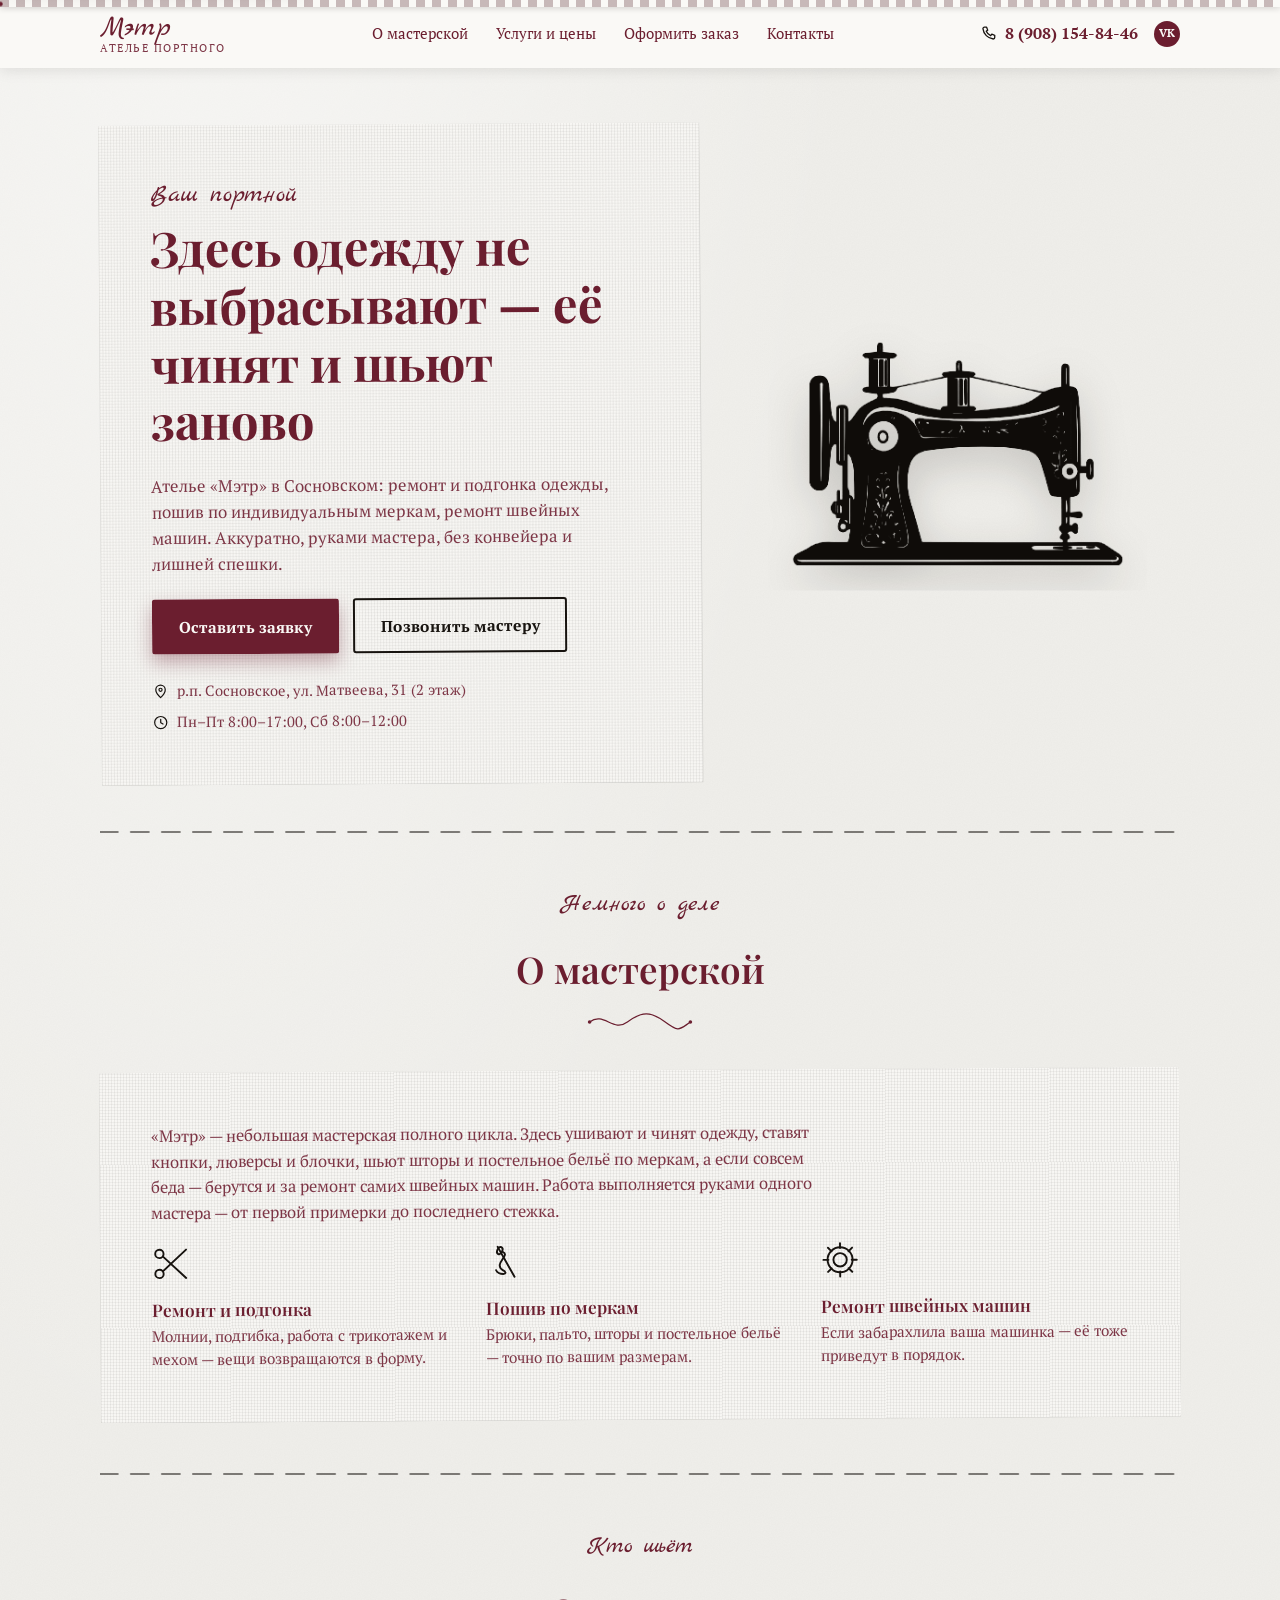
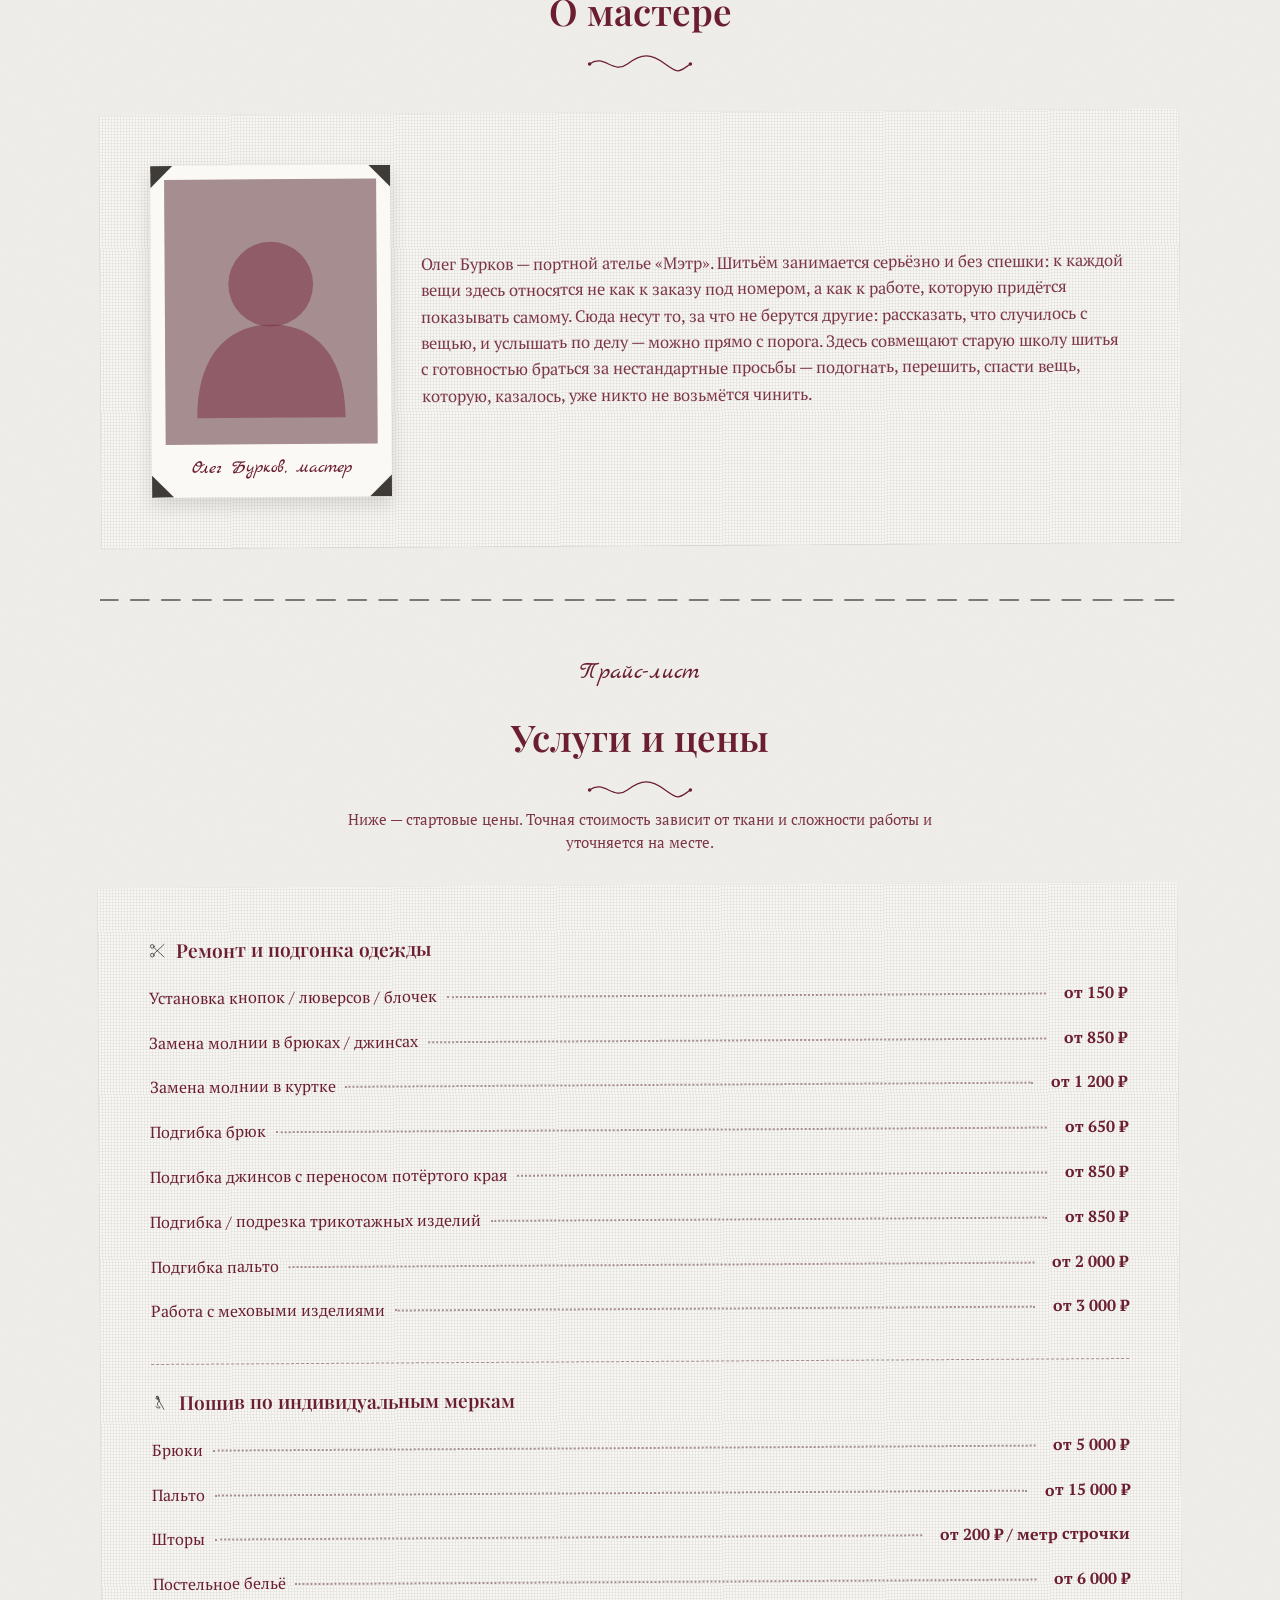
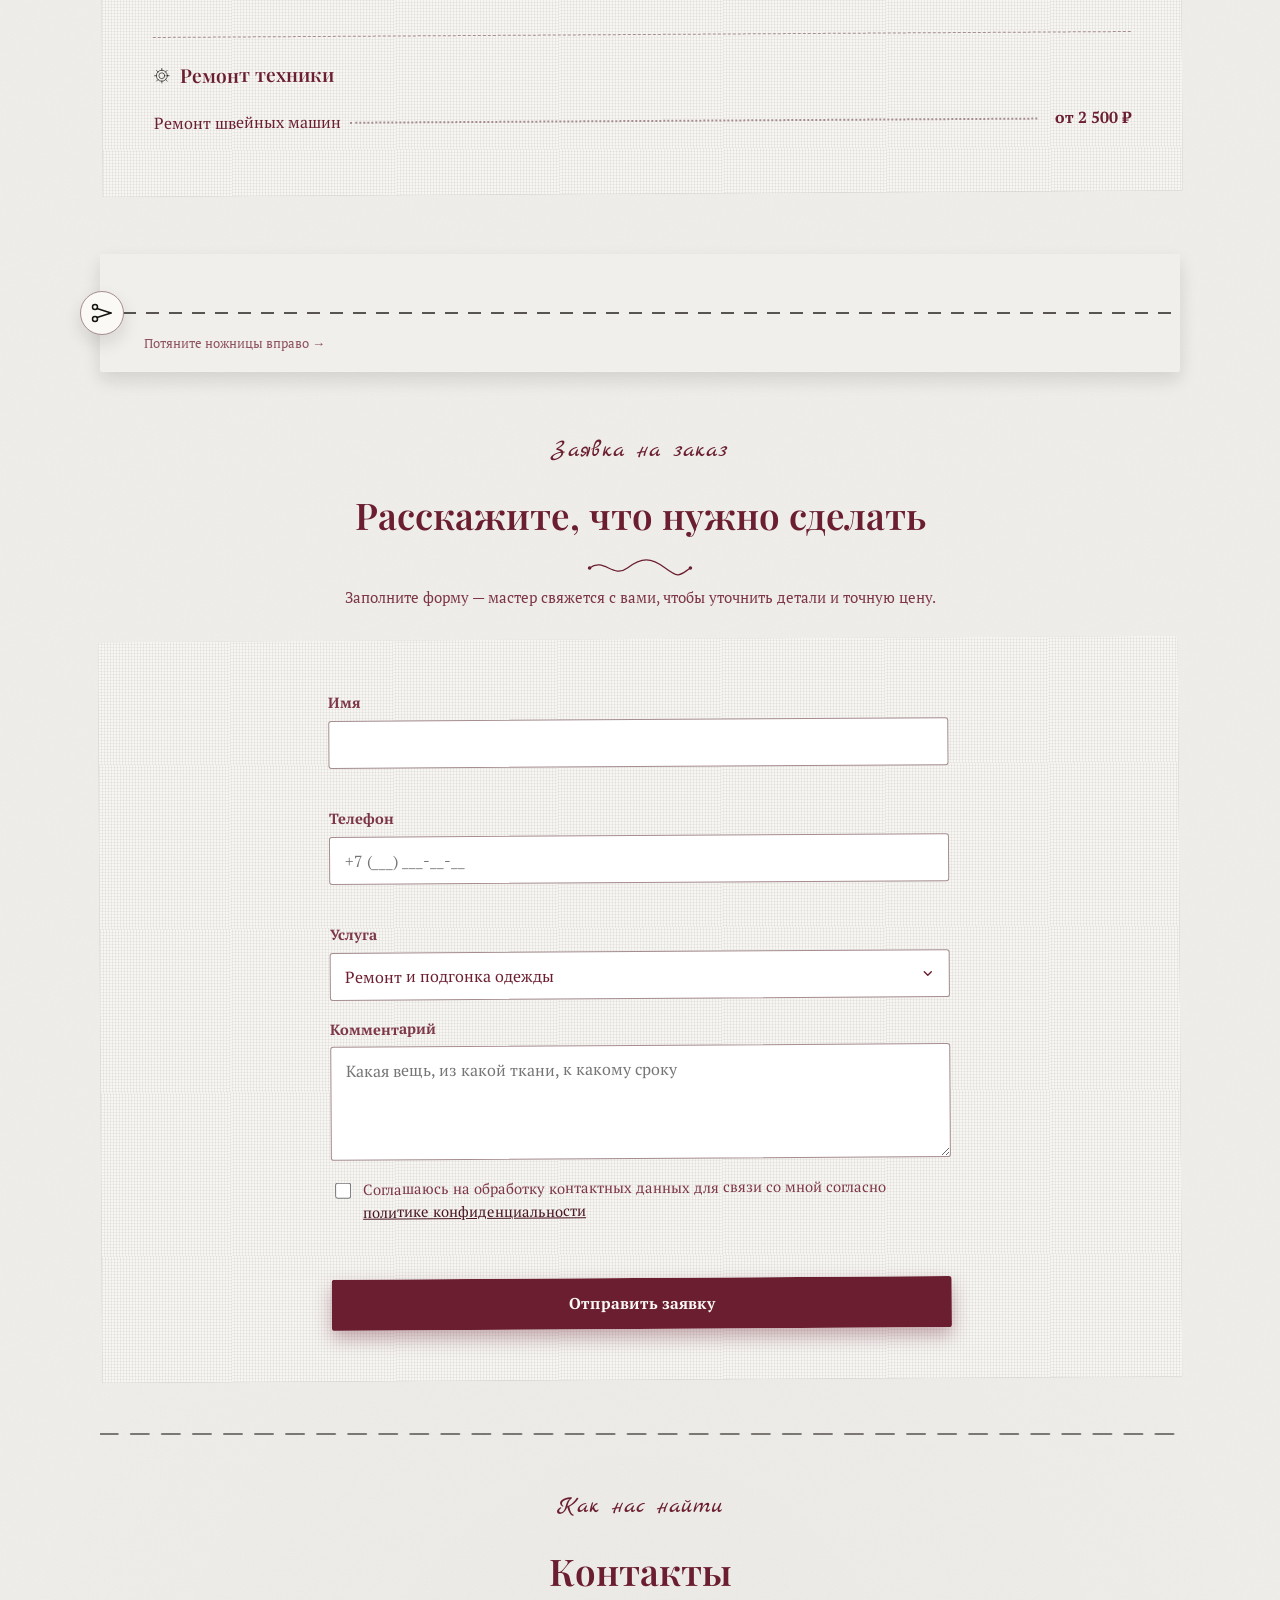
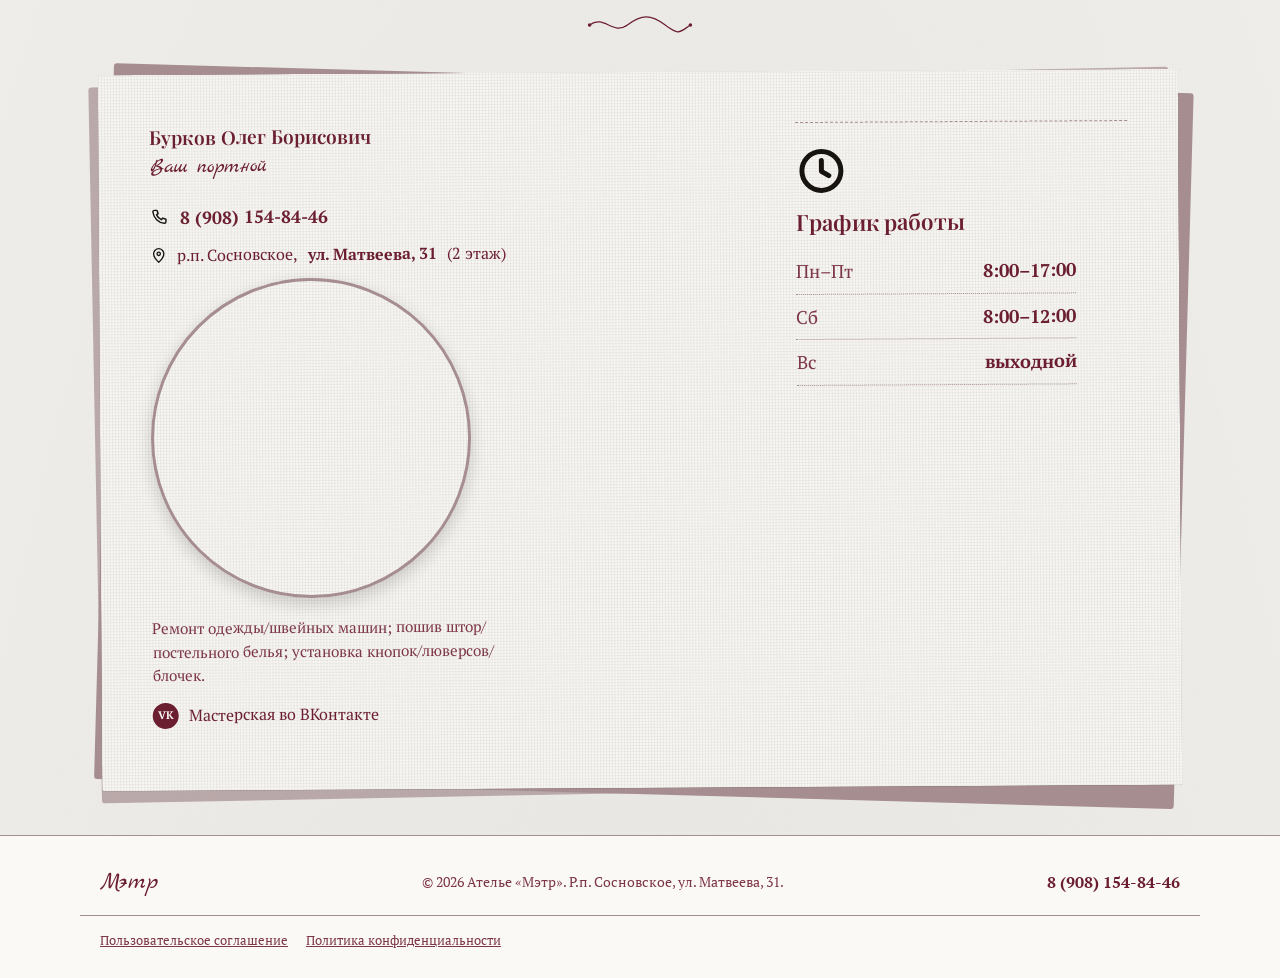
==== index.html @ 7227d14d "Add map in contact" ====
<!DOCTYPE html>
<html lang="ru">
<head>
<meta charset="UTF-8">
<meta name="viewport" content="width=device-width, initial-scale=1.0">
<title>Мэтр — ателье портного в Сосновском | ремонт и пошив одежды</title>
<meta name="description" content="Ателье «Мэтр»: ремонт и подгонка одежды, пошив по индивидуальным меркам, ремонт швейных машин. Р.п. Сосновское, ул. Матвеева, 31.">
<meta name="robots" content="index, follow">

<link rel="canonical" href="https://publicsd.github.io/Atelier-Metr/">

<meta property="og:type" content="business.business">
<meta property="og:locale" content="ru_RU">
<meta property="og:title" content="Мэтр — ателье портного в Сосновском">
<meta property="og:description" content="Ремонт и подгонка одежды, пошив по индивидуальным меркам, ремонт швейных машин. Р.п. Сосновское, ул. Матвеева, 31.">
<meta property="og:url" content="https://publicsd.github.io/Atelier-Metr/">
<meta property="og:image" content="https://publicsd.github.io/Atelier-Metr/images/sewing-machine.png">

<script type="application/ld+json">
{
  "@context": "https://schema.org",
  "@type": "LocalBusiness",
  "name": "Ателье «Мэтр»",
  "image": "https://publicsd.github.io/Atelier-Metr/images/sewing-machine.png",
  "url": "https://publicsd.github.io/Atelier-Metr/",
  "telephone": "+7-908-154-84-46",
  "priceRange": "от 150 ₽",
  "address": {
    "@type": "PostalAddress",
    "streetAddress": "ул. Матвеева, 31",
    "addressLocality": "р.п. Сосновское",
    "addressRegion": "Нижегородская область",
    "addressCountry": "RU"
  },
  "openingHoursSpecification": [
    {
      "@type": "OpeningHoursSpecification",
      "dayOfWeek": ["Monday", "Tuesday", "Wednesday", "Thursday", "Friday"],
      "opens": "08:00",
      "closes": "17:00"
    },
    {
      "@type": "OpeningHoursSpecification",
      "dayOfWeek": ["Saturday"],
      "opens": "08:00",
      "closes": "12:00"
    }
  ],
  "sameAs": ["https://vk.ru/burkovs_atelier"]
}
</script>

<link rel="icon" href="data:image/svg+xml,%3Csvg xmlns='http://www.w3.org/2000/svg' viewBox='0 0 48 48'%3E%3Crect width='48' height='48' rx='8' fill='%23f0efeb'/%3E%3Ccircle cx='16' cy='16' r='6' fill='none' stroke='%236b1e2f' stroke-width='3'/%3E%3Ccircle cx='16' cy='34' r='6' fill='none' stroke='%236b1e2f' stroke-width='3'/%3E%3Cline x1='21' y1='19' x2='40' y2='38' stroke='%236b1e2f' stroke-width='3' stroke-linecap='round'/%3E%3Cline x1='21' y1='31' x2='40' y2='12' stroke='%236b1e2f' stroke-width='3' stroke-linecap='round'/%3E%3C/svg%3E">

<link rel="preconnect" href="https://fonts.googleapis.com">
<link rel="preconnect" href="https://fonts.gstatic.com" crossorigin>
<link href="https://fonts.googleapis.com/css2?family=Playfair+Display:ital,wght@0,500;0,600;0,700;1,500;1,600&family=PT+Serif:ital,wght@0,400;0,700;1,400&family=Marck+Script&display=swap" rel="stylesheet">

<link rel="stylesheet" href="css/style.css">
</head>
<body>

<div class="stitch-progress" aria-hidden="true" data-stitch-progress>
  <div class="stitch-progress-track"></div>
  <div class="stitch-progress-fill" data-stitch-fill></div>
  <div class="stitch-progress-needle" data-stitch-needle>
    <svg viewBox="0 0 20 20"><circle cx="10" cy="10" r="3.4"/></svg>
  </div>
</div>

<svg class="thread-cursor" aria-hidden="true" data-thread-cursor>
  <path data-thread-path></path>
  <circle r="3" data-thread-needle></circle>
</svg>

<a class="skip-link" href="#main">Перейти к основному содержанию</a>

<!-- ==================== ШАПКА ==================== -->
<header class="site-header" data-header>
  <div class="container header-inner">
    <a href="#top" class="brand">
      <span class="brand-script">Мэтр</span>
      <span class="brand-caption">ателье портного</span>
    </a>

    <nav class="nav" id="primary-nav" data-nav>
      <ul>
        <li><a href="#about">О мастерской</a></li>
        <li><a href="#prices">Услуги и цены</a></li>
        <li><a href="#order">Оформить заказ</a></li>
        <li><a href="#contacts">Контакты</a></li>
      </ul>
    </nav>

    <div class="header-actions">
      <a class="phone-link" href="tel:+79081548446">
        <svg class="icon" viewBox="0 0 24 24" aria-hidden="true"><path d="M6 3h3l1.5 4-2 1.6a12.5 12.5 0 0 0 6 6l1.6-2 4 1.5v3a2 2 0 0 1-2 2A16 16 0 0 1 4 5a2 2 0 0 1 2-2Z"/></svg>
        <span>8 (908) 154-84-46</span>
      </a>
      <a class="vk-link" href="https://vk.ru/burkovs_atelier" target="_blank" rel="noopener" aria-label="Мастерская ВКонтакте">
        <span class="vk-badge" aria-hidden="true">VK</span>
      </a>
      <button class="nav-toggle" type="button" data-nav-toggle aria-expanded="false" aria-controls="primary-nav">
        <span></span><span></span><span></span>
        <span class="sr-only">Открыть меню</span>
      </button>
    </div>
  </div>
</header>

<main id="main">

  <!-- ==================== ГЕРОЙ ==================== -->
  <section class="hero" id="top">
    <div class="container hero-grid">

      <div class="paper-card hero-card reveal">
        <p class="eyebrow">Ваш портной</p>
        <h1>Здесь одежду не выбрасывают — её чинят и шьют заново</h1>
        <p class="lead">
          Ателье «Мэтр» в Сосновском: ремонт и подгонка одежды, пошив по
          индивидуальным меркам, ремонт швейных машин. Аккуратно,
          руками мастера, без конвейера и лишней спешки.
        </p>

        <div class="hero-actions">
          <a href="#order" class="btn btn-primary">Оставить заявку</a>
          <a href="tel:+79081548446" class="btn btn-ghost btn-call" data-call-btn>
            <span class="btn-call-face btn-call-label">Позвонить мастеру</span>
            <span class="btn-call-face btn-call-number">8 (908) 154-84-46</span>
          </a>
        </div>

        <ul class="hero-meta">
          <li>
            <svg class="icon" viewBox="0 0 24 24" aria-hidden="true"><path d="M12 21s-7-6.3-7-11.6A7 7 0 0 1 19 9.4C19 14.7 12 21 12 21Z"/><circle cx="12" cy="9.4" r="2.3"/></svg>
            р.п. Сосновское, ул. Матвеева, 31 (2 этаж)
          </li>
          <li>
            <svg class="icon" viewBox="0 0 24 24" aria-hidden="true"><circle cx="12" cy="12" r="9"/><path d="M12 7.2v5l3.4 2"/></svg>
            Пн–Пт 8:00–17:00, Сб 8:00–12:00
          </li>
        </ul>
      </div>

      <div class="hero-figure reveal" aria-hidden="true">
        <img src="images/sewing-machine.png" alt="" class="hero-machine" width="389" height="274" loading="eager">
      </div>

    </div>
  </section>

  <div class="stitch-divider" aria-hidden="true">
    <svg viewBox="0 0 800 24" preserveAspectRatio="none"><line x1="0" y1="12" x2="800" y2="12"/></svg>
  </div>

  <!-- ==================== О МАСТЕРСКОЙ ==================== -->
  <section class="section" id="about">
    <div class="container">
      <div class="section-head reveal">
        <p class="eyebrow eyebrow-script">Немного о деле</p>
        <h2>О мастерской</h2>
        <svg class="flourish" viewBox="0 0 120 20" aria-hidden="true">
          <path d="M4 10 C20 -2, 30 22, 46 10 S72 -2, 88 10 S104 18, 116 10"/>
          <circle cx="4" cy="10" r="2"/><circle cx="116" cy="10" r="2"/>
        </svg>
      </div>

      <div class="paper-card about-card reveal">
        <p>
          «Мэтр» — небольшая мастерская полного цикла. Здесь ушивают и чинят одежду,
          ставят кнопки, люверсы и блочки, шьют шторы и постельное бельё по меркам,
          а если совсем беда — берутся и за ремонт самих швейных машин.
          Работа выполняется руками одного мастера — от первой примерки до последнего стежка.
        </p>

        <div class="feature-grid">
          <div class="feature">
            <svg class="icon icon-lg" viewBox="0 0 48 48" aria-hidden="true"><circle cx="10" cy="12" r="5"/><circle cx="10" cy="36" r="5"/><line x1="14" y1="15" x2="42" y2="41"/><line x1="14" y1="33" x2="42" y2="7"/></svg>
            <h3>Ремонт и подгонка</h3>
            <p>Молнии, подгибка, работа с трикотажем и мехом — вещи возвращаются в форму.</p>
          </div>
          <div class="feature">
            <svg class="icon icon-lg" viewBox="0 0 48 48" aria-hidden="true"><line x1="14" y1="6" x2="34" y2="42"/><ellipse cx="16.5" cy="10.5" rx="3" ry="4.5" transform="rotate(25 16.5 10.5)"/><path d="M20 12 C30 16, 8 26, 20 34 C30 40, 14 40, 12 34"/></svg>
            <h3>Пошив по меркам</h3>
            <p>Брюки, пальто, шторы и постельное бельё — точно по вашим размерам.</p>
          </div>
          <div class="feature">
            <svg class="icon icon-lg" viewBox="0 0 48 48" aria-hidden="true"><circle cx="24" cy="24" r="8"/><circle cx="24" cy="24" r="15"/><line x1="24" y1="4" x2="24" y2="10"/><line x1="24" y1="38" x2="24" y2="44"/><line x1="4" y1="24" x2="10" y2="24"/><line x1="38" y1="24" x2="44" y2="24"/><line x1="9.5" y1="9.5" x2="13.8" y2="13.8"/><line x1="34.2" y1="34.2" x2="38.5" y2="38.5"/><line x1="9.5" y1="38.5" x2="13.8" y2="34.2"/><line x1="34.2" y1="13.8" x2="38.5" y2="9.5"/></svg>
            <h3>Ремонт швейных машин</h3>
            <p>Если забарахлила ваша машинка — её тоже приведут в порядок.</p>
          </div>
        </div>
      </div>
    </div>
  </section>

  <div class="stitch-divider" aria-hidden="true">
    <svg viewBox="0 0 800 24" preserveAspectRatio="none"><line x1="0" y1="12" x2="800" y2="12"/></svg>
  </div>

  <!-- ==================== О МАСТЕРЕ ==================== -->
  <section class="section" id="master">
    <div class="container">
      <div class="section-head reveal">
        <p class="eyebrow eyebrow-script">Кто шьёт</p>
        <h2>О мастере</h2>
        <svg class="flourish" viewBox="0 0 120 20" aria-hidden="true">
          <path d="M4 10 C20 -2, 30 22, 46 10 S72 -2, 88 10 S104 18, 116 10"/>
          <circle cx="4" cy="10" r="2"/><circle cx="116" cy="10" r="2"/>
        </svg>
      </div>

      <div class="paper-card master-card reveal">
        <div class="master-layout">
          <figure class="master-photo-mount">
            <div class="master-photo-frame">
              <!-- ЗАМЕНИТЬ: сюда — реальную фотографию мастера (img вместо svg-заглушки) -->
              <svg class="master-photo-placeholder" viewBox="0 0 200 240" aria-hidden="true">
                <rect width="200" height="240"/>
                <circle cx="100" cy="94" r="40"/>
                <path d="M30 220 C30 160 60 132 100 132 C140 132 170 160 170 220 Z"/>
              </svg>
            </div>
            <span class="master-corner master-corner-tl" aria-hidden="true"></span>
            <span class="master-corner master-corner-tr" aria-hidden="true"></span>
            <span class="master-corner master-corner-bl" aria-hidden="true"></span>
            <span class="master-corner master-corner-br" aria-hidden="true"></span>
            <figcaption class="master-caption">Олег Бурков, мастер</figcaption>
          </figure>

          <p class="master-bio">
            Олег Бурков — портной ателье «Мэтр». Шитьём занимается серьёзно и без спешки: к
            каждой вещи здесь относятся не как к заказу под номером, а как к работе, которую
            придётся показывать самому. Сюда несут то, за что не берутся другие: рассказать,
            что случилось с вещью, и услышать по делу — можно прямо с порога. Здесь совмещают
            старую школу шитья с готовностью браться за нестандартные просьбы — подогнать,
            перешить, спасти вещь, которую, казалось, уже никто не возьмётся чинить.
          </p>
        </div>
      </div>
    </div>
  </section>

  <div class="stitch-divider" aria-hidden="true">
    <svg viewBox="0 0 800 24" preserveAspectRatio="none"><line x1="0" y1="12" x2="800" y2="12"/></svg>
  </div>

  <!-- ==================== ЦЕНЫ ==================== -->
  <section class="section" id="prices">
    <div class="container">
      <div class="section-head reveal">
        <p class="eyebrow eyebrow-script">Прайс-лист</p>
        <h2>Услуги и цены</h2>
        <svg class="flourish" viewBox="0 0 120 20" aria-hidden="true">
          <path d="M4 10 C20 -2, 30 22, 46 10 S72 -2, 88 10 S104 18, 116 10"/>
          <circle cx="4" cy="10" r="2"/><circle cx="116" cy="10" r="2"/>
        </svg>
        <p class="section-note">Ниже — стартовые цены. Точная стоимость зависит от ткани и сложности работы и уточняется на месте.</p>
      </div>

      <div class="paper-card price-card reveal">
        <div class="price-group">
          <div class="price-group-title">
            <svg class="icon" viewBox="0 0 48 48" aria-hidden="true"><circle cx="10" cy="12" r="5"/><circle cx="10" cy="36" r="5"/><line x1="14" y1="15" x2="42" y2="41"/><line x1="14" y1="33" x2="42" y2="7"/></svg>
            <h3>Ремонт и подгонка одежды</h3>
          </div>
          <ul class="price-list">
            <li><span class="price-name">Установка кнопок / люверсов / блочек</span><span class="price-value">от 150 ₽</span></li>
            <li><span class="price-name">Замена молнии в брюках / джинсах</span><span class="price-value">от 850 ₽</span></li>
            <li><span class="price-name">Замена молнии в куртке</span><span class="price-value">от 1 200 ₽</span></li>
            <li><span class="price-name">Подгибка брюк</span><span class="price-value">от 650 ₽</span></li>
            <li><span class="price-name">Подгибка джинсов с переносом потёртого края</span><span class="price-value">от 850 ₽</span></li>
            <li><span class="price-name">Подгибка / подрезка трикотажных изделий</span><span class="price-value">от 850 ₽</span></li>
            <li><span class="price-name">Подгибка пальто</span><span class="price-value">от 2 000 ₽</span></li>
            <li><span class="price-name">Работа с меховыми изделиями</span><span class="price-value">от 3 000 ₽</span></li>
          </ul>
        </div>

        <div class="price-group">
          <div class="price-group-title">
            <svg class="icon" viewBox="0 0 48 48" aria-hidden="true"><line x1="14" y1="6" x2="34" y2="42"/><ellipse cx="16.5" cy="10.5" rx="3" ry="4.5" transform="rotate(25 16.5 10.5)"/><path d="M20 12 C30 16, 8 26, 20 34 C30 40, 14 40, 12 34"/></svg>
            <h3>Пошив по индивидуальным меркам</h3>
          </div>
          <ul class="price-list">
            <li><span class="price-name">Брюки</span><span class="price-value">от 5 000 ₽</span></li>
            <li><span class="price-name">Пальто</span><span class="price-value">от 15 000 ₽</span></li>
            <li><span class="price-name">Шторы</span><span class="price-value">от 200 ₽ / метр строчки</span></li>
            <li><span class="price-name">Постельное бельё</span><span class="price-value">от 6 000 ₽</span></li>
          </ul>
        </div>

        <div class="price-group">
          <div class="price-group-title">
            <svg class="icon" viewBox="0 0 48 48" aria-hidden="true"><circle cx="24" cy="24" r="8"/><circle cx="24" cy="24" r="15"/><line x1="24" y1="4" x2="24" y2="10"/><line x1="24" y1="38" x2="24" y2="44"/><line x1="4" y1="24" x2="10" y2="24"/><line x1="38" y1="24" x2="44" y2="24"/><line x1="9.5" y1="9.5" x2="13.8" y2="13.8"/><line x1="34.2" y1="34.2" x2="38.5" y2="38.5"/><line x1="9.5" y1="38.5" x2="13.8" y2="34.2"/><line x1="34.2" y1="13.8" x2="38.5" y2="9.5"/></svg>
            <h3>Ремонт техники</h3>
          </div>
          <ul class="price-list">
            <li><span class="price-name">Ремонт швейных машин</span><span class="price-value">от 2 500 ₽</span></li>
          </ul>
        </div>
      </div>
    </div>
  </section>

  <div class="seam-cut" data-seam-cut>
    <div class="seam-cut-track container" data-seam-track>
      <div class="seam-reveal" data-seam-reveal>
        <p>Не уверены, какая услуга нужна? <strong>Бесплатно проконсультируем по телефону</strong> и подскажем стоимость.</p>
      </div>

      <div class="seam-flap" data-seam-flap aria-hidden="true"></div>
      <div class="seam-scrap" data-seam-scrap aria-hidden="true"></div>

      <span class="seam-hint" data-seam-hint aria-hidden="true">Потяните ножницы вправо →</span>

      <button type="button" class="seam-scissors" data-seam-handle aria-label="Разрезать шов и открыть предложение о бесплатной консультации">
        <svg viewBox="0 0 48 48" aria-hidden="true">
          <g data-blade-a><circle cx="10" cy="12" r="5"/><line x1="14" y1="15" x2="42" y2="24"/></g>
          <g data-blade-b><circle cx="10" cy="36" r="5"/><line x1="14" y1="33" x2="42" y2="24"/></g>
        </svg>
      </button>
    </div>
  </div>

  <!-- ==================== ФОРМА ЗАКАЗА ==================== -->
  <section class="section" id="order">
    <div class="container">
      <div class="section-head reveal">
        <p class="eyebrow eyebrow-script">Заявка на заказ</p>
        <h2>Расскажите, что нужно сделать</h2>
        <svg class="flourish" viewBox="0 0 120 20" aria-hidden="true">
          <path d="M4 10 C20 -2, 30 22, 46 10 S72 -2, 88 10 S104 18, 116 10"/>
          <circle cx="4" cy="10" r="2"/><circle cx="116" cy="10" r="2"/>
        </svg>
        <p class="section-note">Заполните форму — мастер свяжется с вами, чтобы уточнить детали и точную цену.</p>
      </div>

      <div class="paper-card order-card reveal">

        <form id="order-form" class="order-form" novalidate>
          <div class="form-row">
            <label for="of-name">Имя</label>
            <input type="text" id="of-name" name="name" autocomplete="name" required>
            <span class="form-error" data-error-for="of-name"></span>
          </div>

          <div class="form-row">
            <label for="of-phone">Телефон</label>
            <input type="tel" id="of-phone" name="phone" autocomplete="tel" placeholder="+7 (___) ___-__-__" required>
            <span class="form-error" data-error-for="of-phone"></span>
          </div>

          <div class="form-row">
            <label for="of-service">Услуга</label>
            <select id="of-service" name="service">
              <option value="Ремонт и подгонка одежды">Ремонт и подгонка одежды</option>
              <option value="Пошив по индивидуальным меркам">Пошив по индивидуальным меркам</option>
              <option value="Ремонт швейной машины">Ремонт швейной машины</option>
              <option value="Другое">Другое / не уверен(а)</option>
            </select>
          </div>

          <div class="form-row">
            <label for="of-message">Комментарий</label>
            <textarea id="of-message" name="message" rows="4" placeholder="Какая вещь, из какой ткани, к какому сроку"></textarea>
          </div>

          <label class="form-consent">
            <input type="checkbox" id="of-consent" name="consent" required>
            <span>Соглашаюсь на обработку контактных данных для связи со мной согласно <a href="documents/politika-konfidencialnosti.pdf" target="_blank" rel="noopener">политике конфиденциальности</a></span>
          </label>
          <span class="form-error" data-error-for="of-consent"></span>

          <button type="submit" class="btn btn-primary btn-submit">
            <span class="btn-label">Отправить заявку</span>
          </button>
        </form>

        <div class="order-confirm" data-order-confirm hidden>
          <svg class="stamp" viewBox="0 0 160 160" aria-hidden="true">
            <g>
              <circle cx="80" cy="80" r="66" />
              <circle cx="80" cy="80" r="54" />
              <text x="80" y="62" text-anchor="middle">ЗАКАЗ</text>
              <text x="80" y="92" text-anchor="middle">ПРИНЯТ</text>
              <path id="stamp-underline" d="M40 102 C60 110, 100 110, 120 102" />
            </g>
          </svg>
          <p class="order-confirm-text">Заявка принята! Мастер свяжется с вами в ближайшее рабочее время.</p>
          <p class="order-confirm-note">Если это срочно — звоните: <a href="tel:+79081548446">8 (908) 154-84-46</a></p>
        </div>

      </div>
    </div>
  </section>

  <div class="stitch-divider" aria-hidden="true">
    <svg viewBox="0 0 800 24" preserveAspectRatio="none"><line x1="0" y1="12" x2="800" y2="12"/></svg>
  </div>

  <!-- ==================== КОНТАКТЫ ==================== -->
  <section class="section" id="contacts">
    <div class="container">
      <div class="section-head reveal">
        <p class="eyebrow eyebrow-script">Как нас найти</p>
        <h2>Контакты</h2>
        <svg class="flourish" viewBox="0 0 120 20" aria-hidden="true">
          <path d="M4 10 C20 -2, 30 22, 46 10 S72 -2, 88 10 S104 18, 116 10"/>
          <circle cx="4" cy="10" r="2"/><circle cx="116" cy="10" r="2"/>
        </svg>
      </div>

      <div class="card-stack-wrap">
        <div class="card-stack-layer card-stack-layer-1" aria-hidden="true"></div>
        <div class="card-stack-layer card-stack-layer-2" aria-hidden="true"></div>
        <div class="paper-card contact-card reveal">
        <div class="contact-grid">
          <div class="contact-main">
            <h3 class="contact-name">Бурков Олег Борисович</h3>
            <p class="contact-caption">Ваш портной</p>

            <a class="contact-line contact-phone" href="tel:+79081548446">
              <svg class="icon" viewBox="0 0 24 24" aria-hidden="true"><path d="M6 3h3l1.5 4-2 1.6a12.5 12.5 0 0 0 6 6l1.6-2 4 1.5v3a2 2 0 0 1-2 2A16 16 0 0 1 4 5a2 2 0 0 1 2-2Z"/></svg>
              8 (908) 154-84-46
            </a>

            <p class="contact-line">
              <svg class="icon" viewBox="0 0 24 24" aria-hidden="true"><path d="M12 21s-7-6.3-7-11.6A7 7 0 0 1 19 9.4C19 14.7 12 21 12 21Z"/><circle cx="12" cy="9.4" r="2.3"/></svg>
              р.п. Сосновское, <strong>ул. Матвеева, 31</strong> (2 этаж)
            </p>

            <a class="contact-map-circle" href="https://yandex.ru/maps/?text=%D0%A0%D0%BE%D1%81%D1%81%D0%B8%D1%8F%2C%20%D1%80.%D0%BF.%20%D0%A1%D0%BE%D1%81%D0%BD%D0%BE%D0%B2%D1%81%D0%BA%D0%BE%D0%B5%2C%20%D1%83%D0%BB.%20%D0%9C%D0%B0%D1%82%D0%B2%D0%B5%D0%B5%D0%B2%D0%B0%2C%2031" target="_blank" rel="noopener" aria-label="Открыть адрес ателье на Яндекс Картах">
              <iframe src="https://yandex.ru/map-widget/v1/?ll=43.161939%2C55.805356&amp;z=17&amp;l=map&amp;pt=43.161939,55.805356,pm2rdm" width="320" height="320" frameborder="0" loading="lazy" tabindex="-1" title="Ателье «Мэтр» на карте — р.п. Сосновское, ул. Матвеева, 31"></iframe>
            </a>

            <p class="contact-services">
              Ремонт одежды/швейных машин; пошив штор/постельного белья;
              установка кнопок/люверсов/блочек.
            </p>

            <a class="contact-line contact-vk" href="https://vk.ru/burkovs_atelier" target="_blank" rel="noopener">
              <span class="vk-badge" aria-hidden="true">VK</span>
              Мастерская во ВКонтакте
            </a>
          </div>

          <div class="contact-hours">
            <svg class="icon icon-lg" viewBox="0 0 24 24" aria-hidden="true"><circle cx="12" cy="12" r="9"/><path d="M12 7.2v5l3.4 2"/></svg>
            <h4>График работы</h4>
            <dl>
              <div><dt>Пн–Пт</dt><dd>8:00–17:00</dd></div>
              <div><dt>Сб</dt><dd>8:00–12:00</dd></div>
              <div><dt>Вс</dt><dd>выходной</dd></div>
            </dl>
          </div>
        </div>
        </div>
      </div>
    </div>
  </section>

</main>

<!-- ==================== ФУТЕР ==================== -->
<footer class="site-footer">
  <div class="container footer-inner">
    <span class="brand-script footer-brand">Мэтр</span>
    <p>© <span data-year>2026</span> Ателье «Мэтр». Р.п. Сосновское, ул. Матвеева, 31.</p>
    <a href="tel:+79081548446">8 (908) 154-84-46</a>
  </div>
  <div class="container footer-legal">
    <a href="documents/polzovatelskoe-soglashenie.pdf" target="_blank" rel="noopener">Пользовательское соглашение</a>
    <a href="documents/politika-konfidencialnosti.pdf" target="_blank" rel="noopener">Политика конфиденциальности</a>
  </div>
</footer>

<script src="js/script.js"></script>
</body>
</html>
---- css/style.css ----
/* =============================================================
   МЭТР — ателье портного. Стили.
   Палитра: тёплый почти-белый фон (#f0efeb), текст — бордовый/
   винный, декоративные детали (иконки, линии, курсор) — чёрные.
   ============================================================= */

:root{
  /* --- цвет --- */
  --bg:           #f0efeb;   /* фон страницы */
  --card:         #faf9f6;   /* блоки — чуть светлее/белее фона */
  --card-edge:    #a68d90;   /* границы, пунктир — приглушённый пыльно-винный тон */
  --input:        #ffffff;   /* поля ввода — самые светлые, читаются как "заполняемые" */
  --wine:         #6b1e2f;   /* основной текст и акцент — бордовый/винный */
  --wine-dark:    #4a1420;   /* hover/pressed у винных кнопок и ссылок */
  --wine-soft:    #7d3646;   /* второстепенный текст — тот же винный тон, чуть мягче */
  --ink:          #17130f;   /* "детали": иконки, линии-стежки, рамки, курсор — чёрный */

  /* --- типографика --- */
  --font-display: "Playfair Display", "PT Serif", Georgia, serif;
  --font-script:  "Marck Script", cursive;
  --font-body:    "PT Serif", Georgia, serif;

  /* --- layout --- */
  --container-w: 1120px;
  --radius: 3px;
  --shadow-paper: 0 20px 40px rgba(23,19,15,0.14), 0 3px 9px rgba(23,19,15,0.10);
  --shadow-paper-sm: 0 8px 18px rgba(23,19,15,0.12);
}

/* ================= reset & base ================= */
*, *::before, *::after{ box-sizing: border-box; }
html{
  scroll-behavior: smooth;
}
@media (prefers-reduced-motion: reduce){
  html{ scroll-behavior: auto; }
  *, *::before, *::after{
    animation-duration: 0.001ms !important;
    animation-iteration-count: 1 !important;
    transition-duration: 0.001ms !important;
    scroll-behavior: auto !important;
  }
}

body{
  margin: 0;
  font-family: var(--font-body);
  color: var(--wine);
  background-color: var(--bg);
  background-image:
    radial-gradient(ellipse 90% 60% at 15% -10%, rgba(255,255,255,0.6), transparent 60%),
    radial-gradient(ellipse 120% 90% at 50% 120%, rgba(23,19,15,0.04), transparent 60%),
    url("data:image/svg+xml,%3Csvg xmlns='http://www.w3.org/2000/svg' width='180' height='180'%3E%3Cfilter id='n'%3E%3CfeTurbulence type='fractalNoise' baseFrequency='0.85' numOctaves='2' stitchTiles='stitch'/%3E%3CfeColorMatrix type='matrix' values='0 0 0 0 0 0 0 0 0 0 0 0 0 0 0 0 0 0 0.02 0'/%3E%3C/filter%3E%3Crect width='100%25' height='100%25' filter='url(%23n)'/%3E%3C/svg%3E");
  line-height: 1.55;
  -webkit-font-smoothing: antialiased;
}

h1,h2,h3,h4{
  font-family: var(--font-display);
  font-weight: 600;
  color: var(--wine);
  margin: 0 0 0.5em;
  line-height: 1.18;
}
h1{ font-size: clamp(1.9rem, 4.2vw, 3.05rem); font-weight: 700; }
h2{ font-size: clamp(1.55rem, 3vw, 2.3rem); }
h3{ font-size: 1.2rem; }
p{ margin: 0 0 1em; }
a{ color: inherit; }
img{ max-width: 100%; display: block; }
ul{ margin:0; padding:0; list-style:none; }

.container{
  max-width: var(--container-w);
  margin: 0 auto;
  padding: 0 20px;
}

.icon{ width: 1.1em; height: 1.1em; flex: none; fill: none; stroke: currentColor; stroke-width: 1.8; stroke-linecap: round; stroke-linejoin: round; }
.icon-lg{ width: 40px; height: 40px; stroke-width: 2.3; color: var(--ink); }

.sr-only{
  position: absolute; width:1px; height:1px; padding:0; margin:-1px;
  overflow:hidden; clip:rect(0,0,0,0); white-space:nowrap; border:0;
}

.skip-link{
  position:absolute; left:10px; top:-60px;
  background: var(--card); color: var(--wine);
  padding: 10px 16px; border-radius: var(--radius);
  z-index: 200; transition: top .2s ease;
  box-shadow: var(--shadow-paper-sm);
}
.skip-link:focus{ top: 10px; }

:focus-visible{
  outline: 3px solid var(--ink);
  outline-offset: 2px;
  border-radius: 2px;
}

/* ================= "бумага" — базовый компонент ================= */
.paper-card{
  background-color: var(--card);
  background-image:
    repeating-linear-gradient(90deg, rgba(23,19,15,0.055) 0 1px, transparent 1px 3px),
    repeating-linear-gradient(0deg, rgba(23,19,15,0.045) 0 1px, transparent 1px 3px),
    url("data:image/svg+xml,%3Csvg xmlns='http://www.w3.org/2000/svg' width='140' height='140'%3E%3Cfilter id='p'%3E%3CfeTurbulence type='fractalNoise' baseFrequency='0.9' numOctaves='2'/%3E%3CfeColorMatrix type='matrix' values='0 0 0 0 0 0 0 0 0 0 0 0 0 0 0 0 0 0 0.025 0'/%3E%3C/filter%3E%3Crect width='100%25' height='100%25' filter='url(%23p)'/%3E%3C/svg%3E");
  border-radius: var(--radius);
  box-shadow: var(--shadow-paper);
  padding: clamp(26px, 4vw, 52px);
  position: relative;
  transform: rotate(-0.35deg);
}

/* эффект "стопки бумаг" — соседние слои ПЕРЕД карточкой в разметке, без
   z-index (см. комментарий ниже про ловушку с локальным stacking context). */
.card-stack-wrap{ position: relative; }
.card-stack-layer{
  position:absolute; inset:0;
  background: var(--card-edge);
  border-radius: var(--radius);
}
.card-stack-layer-1{ transform: rotate(1.6deg) translate(4px, 6px); }
.card-stack-layer-2{ transform: rotate(-1.1deg) translate(-5px, 5px); opacity:.7; }

/* ================= анимация появления при скролле — "разворачивание тканью" =================
   opacity:0 полностью прячет блок, пока не сработает JS; clip-path
   начинается НЕ со 100% — иначе Chromium считает пересечение с
   IntersectionObserver по уже обрезанной (нулевой) видимой области и
   никогда не засчитывает пересечение. Скрытое состояние работает только
   при активном JS (класс .js на <html>). Без JS весь контент виден сразу. */
.js .reveal{
  clip-path: inset(0 35% 0 0);
  opacity: 0;
  transition: clip-path .85s cubic-bezier(.22,.75,.25,1), opacity .5s ease;
}
.js .reveal.is-visible{
  clip-path: inset(0 0 0 0);
  opacity: 1;
}

/* ================= "стежок" — индикатор прогресса скролла =================
   Сделан заметнее по просьбе: толще, насыщенный винный, без приглушения. */
.stitch-progress{
  position: fixed; top:0; left:0; right:0; height:7px;
  z-index: 150; pointer-events: none;
  box-shadow: 0 1px 6px rgba(23,19,15,0.18);
}
.stitch-progress-track{
  position:absolute; inset:0;
  background: repeating-linear-gradient(90deg, var(--card-edge) 0 9px, transparent 9px 16px);
  opacity:.6;
}
.stitch-progress-fill{
  position:absolute; top:0; left:0; bottom:0; width:100%;
  clip-path: inset(0 calc(100% - (var(--scroll-progress, 0) * 100%)) 0 0);
  background: repeating-linear-gradient(90deg, var(--wine) 0 9px, transparent 9px 16px);
  will-change: clip-path;
}
.stitch-progress-needle{
  position:absolute; top:50%; left:-6.5px;
  width:13px; height:13px;
  transform: translateY(-50%) translateX(calc(var(--scroll-progress, 0) * 100vw));
  color: var(--wine);
  will-change: transform;
}
.stitch-progress-needle svg{ width:100%; height:100%; display:block; fill:currentColor; }
@media (prefers-reduced-motion: reduce){
  .stitch-progress{ display:none; }
}

/* ================= "нить" за курсором (только на устройствах с мышью) =================
   Родной курсор скрывается через .custom-cursor-active на <html> (только для
   мыши и без reduced-motion — иначе людям было бы совсем нечем целиться).
   Текстовые поля остаются с обычным курсором-"балкой" — иначе не видно, куда
   встанет текст при наборе. */
html.custom-cursor-active,
html.custom-cursor-active *{
  cursor: none !important;
}
html.custom-cursor-active input[type="text"],
html.custom-cursor-active input[type="tel"],
html.custom-cursor-active textarea{
  cursor: text !important;
}

.thread-cursor{
  position: fixed; inset:0; z-index: 300;
  pointer-events:none;
  width:100%; height:100%;
  display:none;
}
.thread-cursor.is-active{ display:block; }
.thread-cursor path{
  fill:none; stroke: var(--ink); stroke-width:1.5;
  stroke-linecap:round; stroke-dasharray: 5 7;
  opacity:.6;
}
.thread-cursor circle{
  r: 3;
  fill: var(--ink); opacity:.9;
  transition: r .18s cubic-bezier(.3,.8,.4,1);
}
.thread-cursor.is-hovering circle{ r: 7.5; }

/* ================= "прожектор" — динамический фокус на герое ================= */
.hero-card{ position: relative; overflow: hidden; }
.hero-card::after{
  content:"";
  position:absolute; inset:0;
  background: radial-gradient(circle 220px at var(--spot-x, 50%) var(--spot-y, 15%), rgba(255,255,255,0.65), transparent 70%);
  opacity:0; transition: opacity .3s ease;
  pointer-events:none;
}
.hero-card.spotlight-active::after{ opacity:1; }
@media (prefers-reduced-motion: reduce){
  .hero-card::after{ display:none; }
}

/* ================= разрез шва ножницами ================= */
.seam-cut{ padding: 8px 0; }
.seam-cut-track{
  position: relative;
  height: clamp(96px, 13vw, 130px);
  touch-action: pan-y;
}

.seam-reveal{
  position:absolute; inset: 6px 20px;
  display:flex; align-items:center;
  background: var(--card);
  border-radius: var(--radius);
  box-shadow: var(--shadow-paper-sm);
  padding: 0 clamp(18px, 5vw, 40px);
  overflow: hidden;
}
.seam-reveal p{ margin:0; color: var(--wine); font-size:.92rem; line-height:1.45; text-align:left; }
.seam-reveal strong{ color: var(--wine-dark); }

.seam-flap{
  position:absolute; inset: 6px 20px;
  background-color: var(--bg);
  border-radius: var(--radius);
  clip-path: inset(0 0 0 0px);
  transition: clip-path .35s cubic-bezier(.2,.8,.3,1);
}
.seam-flap::after{
  content:"";
  position:absolute; left:0; right:0; top:50%; height:2px; transform: translateY(-50%);
  background-image: repeating-linear-gradient(90deg, var(--ink) 0 13px, transparent 13px 23px);
  opacity:.7;
}

.seam-scrap{
  position:absolute; inset: 6px 20px;
  background-color: var(--bg);
  border-radius: var(--radius);
  opacity: 0;
  pointer-events:none;
}
.seam-cut.is-cut .seam-scrap{
  animation: seam-scrap-fall .8s ease-in forwards;
}
@keyframes seam-scrap-fall{
  0%{ opacity: 1; transform: translate(0,0) rotate(0deg); }
  100%{ opacity: 0; transform: translate(0, 170px) rotate(6deg); }
}

.seam-hint{
  position:absolute; left: 64px; top: 50%;
  transform: translateY(20px);
  font-size:.82rem; color: var(--wine-soft); opacity:.85; white-space:nowrap;
  transition: opacity .25s ease;
}
.seam-cut.is-dragging .seam-hint,
.seam-cut.is-cut .seam-hint{ opacity: 0; }

.seam-scissors{
  position:absolute; top:50%; left:0; margin:0;
  width:44px; height:44px; padding:9px;
  transform: translate(0px, -50%);
  background: var(--card);
  border: 1.5px solid var(--card-edge);
  border-radius: 50%;
  box-shadow: var(--shadow-paper-sm);
  color: var(--ink);
  cursor: grab;
  touch-action: none;
  z-index: 2;
  animation: seam-handle-hint 2.6s ease-in-out infinite;
  transition: transform .35s cubic-bezier(.2,.8,.3,1);
}
.seam-scissors svg{ width:100%; height:100%; fill:none; stroke:currentColor; stroke-width:3; stroke-linecap:round; }
.seam-scissors [data-blade-a], .seam-scissors [data-blade-b]{ transform-origin: 42px 24px; }

.seam-cut.is-dragging .seam-scissors,
.seam-cut.is-cut .seam-scissors{ animation:none; }
.seam-cut.is-dragging .seam-scissors{ cursor: grabbing; }
.seam-cut.is-dragging .seam-scissors [data-blade-a]{ animation: seam-snip-a .35s ease-in-out infinite; }
.seam-cut.is-dragging .seam-scissors [data-blade-b]{ animation: seam-snip-b .35s ease-in-out infinite; }
.seam-cut.is-cut .seam-scissors{ cursor: default; }

@keyframes seam-snip-a{ 0%,100%{ transform: rotate(-4deg);} 50%{ transform: rotate(-15deg);} }
@keyframes seam-snip-b{ 0%,100%{ transform: rotate(4deg);} 50%{ transform: rotate(15deg);} }
@keyframes seam-handle-hint{
  0%,100%{ transform: translate(0px, -50%); }
  50%{ transform: translate(10px, -50%); }
}

@media (max-width: 640px){
  .seam-hint{ display:none; }
}


/* ================= о мастере — фото с уголками альбома ================= */
.master-layout{
  display: grid;
  gap: 30px;
  align-items: center;
}
@media (min-width: 700px){
  .master-layout{ grid-template-columns: 240px 1fr; }
}

.master-photo-mount{
  position: relative;
  padding: 14px;
  background: var(--card);
  border-radius: var(--radius);
  box-shadow: var(--shadow-paper-sm);
  width: 100%;
  max-width: 240px;
  margin: 0 auto;
}

.master-photo-frame{
  position: relative;
  width: 100%;
  aspect-ratio: 4 / 5;
  overflow: hidden;
  background: var(--card-edge);
}
.master-photo-frame img{ width:100%; height:100%; object-fit: cover; display:block; }

.master-photo-placeholder{ width:100%; height:100%; display:block; }
.master-photo-placeholder rect{ fill: var(--card-edge); opacity:.45; }
.master-photo-placeholder circle,
.master-photo-placeholder path{ fill: var(--wine-soft); opacity:.55; }

.master-caption{
  margin: 10px 0 0;
  text-align: center;
  font-family: var(--font-script); font-size: 1.15rem;
  color: var(--wine);
}

/* уголки фотоальбома — рисуются ПОСЛЕ фото в разметке, поэтому лежат поверх его края */
.master-corner{
  position: absolute; width: 22px; height: 22px;
  background: var(--ink); opacity: .82;
}
.master-corner-tl{ top:0; left:0; clip-path: polygon(0 0, 100% 0, 0 100%); }
.master-corner-tr{ top:0; right:0; clip-path: polygon(100% 0, 100% 100%, 0 0); }
.master-corner-bl{ bottom:0; left:0; clip-path: polygon(0 100%, 100% 100%, 0 0); }
.master-corner-br{ bottom:0; right:0; clip-path: polygon(100% 100%, 0 100%, 100% 0); }

.master-bio{ color: var(--wine-soft); font-size: 1.03rem; line-height: 1.6; margin:0; }


.btn{
  display: inline-flex; align-items:center; justify-content:center; gap:.5em;
  font-family: var(--font-body);
  font-weight: 700;
  font-size: .98rem;
  padding: .85em 1.6em;
  border-radius: var(--radius);
  border: 2px solid transparent;
  text-decoration: none;
  cursor: pointer;
  transition: transform .18s ease, box-shadow .18s ease, background-color .18s ease;
}
.btn-primary{
  background: var(--wine);
  color: var(--card);
  box-shadow: 0 8px 18px rgba(107,30,47,0.35);
}
.btn-primary:hover{ background: var(--wine-dark); transform: translateY(-2px); }
.btn-ghost{
  background: transparent;
  color: var(--ink);
  border-color: var(--ink);
}
.btn-ghost:hover{ background: rgba(23,19,15,0.06); transform: translateY(-2px); }

/* кнопка звонка: клик плавно меняет подпись на номер телефона —
   так видна явная реакция на нажатие даже там, где tel: ничего не
   открывает (например, на компьютере без программы для звонков) */
.btn-call{
  display: inline-grid;
  overflow: hidden;
}
.btn-call-face{
  grid-area: 1 / 1;
  display:flex; align-items:center; justify-content:center;
  white-space: nowrap;
  transition: transform .45s cubic-bezier(.22,.85,.35,1), opacity .3s ease;
}
.btn-call-number{
  transform: translateY(65%);
  opacity: 0;
}
.btn-call.is-revealed .btn-call-label{
  transform: translateY(-65%);
  opacity: 0;
}
.btn-call.is-revealed .btn-call-number{
  transform: translateY(0);
  opacity: 1;
}

/* ================= разделитель-стежок ================= */
.stitch-divider{
  max-width: var(--container-w);
  margin: 0 auto;
  padding: 0 20px;
  color: var(--ink);
  opacity: .7;
}
.stitch-divider svg{ width:100%; height:16px; display:block; }
.stitch-divider line{ stroke: currentColor; stroke-width:2; stroke-dasharray: 13 10; stroke-linecap: round; }

.flourish{ width: 110px; height: 18px; color: var(--wine); margin: .3em 0 .1em; fill:none; stroke:currentColor; stroke-width:1.4; stroke-linecap:round; }
.flourish circle{ fill: currentColor; stroke:none; }

/* ================= шапка ================= */
.site-header{
  position: sticky; top:0; z-index: 100;
  background-color: var(--card);
  box-shadow: 0 2px 14px rgba(23,19,15,0.1);
}
.header-inner{
  display:flex; align-items:center; justify-content:space-between;
  gap: 20px; padding: 14px 20px;
}
.brand{ display:flex; flex-direction:column; text-decoration:none; color: var(--wine); line-height:1; }
.brand-script{ font-family: var(--font-script); font-size: 1.8rem; }
.brand-caption{ font-size:.68rem; letter-spacing:.14em; text-transform:uppercase; color: var(--wine-soft); }

.nav ul{ display:flex; gap: 28px; }
.nav a{ text-decoration:none; color: var(--wine); font-size:.95rem; position:relative; padding: 6px 0; }
.nav a::after{
  content:""; position:absolute; left:0; right:100%; bottom:0; height:2px;
  background: var(--wine); transition: right .22s ease;
}
.nav a:hover::after, .nav a.is-active::after{ right:0; }

.header-actions{ display:flex; align-items:center; gap:16px; }
.phone-link{ display:flex; align-items:center; gap:.45em; color: var(--wine); text-decoration:none; font-weight:700; white-space:nowrap; }
.phone-link .icon{ color: var(--ink); }

.vk-link{ display:flex; transition: transform .18s ease; }
.vk-link:hover{ transform: translateY(-1px); }

.nav-toggle{
  display:none; flex-direction:column; justify-content:center; gap:5px;
  width:38px; height:34px; background:transparent; border:none; cursor:pointer; padding:0;
}
.nav-toggle span{ display:block; height:2px; background: var(--ink); border-radius:2px; }

/* ================= герой ================= */
.hero{ padding: 56px 0 40px; }
.hero-grid{
  display:grid; gap: 34px;
  grid-template-columns: 1fr;
  align-items:center;
}
.hero-card .eyebrow{ font-family: var(--font-script); font-size:1.6rem; color: var(--wine); margin:0 0 .1em; }
.hero-card .lead{ color: var(--wine-soft); font-size:1.05rem; max-width:52ch; }
.hero-actions{ display:flex; flex-wrap:wrap; gap:14px; margin: 22px 0 26px; }
.hero-meta{ display:flex; flex-direction:column; gap:8px; font-size:.92rem; color: var(--wine-soft); }
.hero-meta li{ display:flex; align-items:center; gap:.55em; }
.hero-meta .icon{ color: var(--ink); }

.hero-figure{ justify-self:center; padding: 10px; }
.hero-machine{
  width: min(360px, 78vw); height:auto;
  filter: drop-shadow(0 14px 22px rgba(23,19,15,.2));
}

/* ================= секции общего вида ================= */
.section{ padding: 46px 0; }
.section-head{ text-align:center; max-width: 640px; margin: 0 auto 30px; }
.eyebrow-script{ font-family: var(--font-script); font-size:1.5rem; color: var(--wine); }
.section-head .flourish{ margin-left:auto; margin-right:auto; }
.section-note{ color: var(--wine-soft); font-size:.95rem; }

/* ================= о мастерской ================= */
.about-card p{ font-size: 1.03rem; color: var(--wine-soft); max-width: 74ch; }
.feature-grid{
  display:grid; gap: 26px; margin-top: 18px;
  grid-template-columns: 1fr;
}
.feature h3{ margin: .5em 0 .25em; font-size:1.08rem; }
.feature p{ color: var(--wine-soft); font-size:.95rem; margin:0; }

/* ================= прайс-лист ================= */
.price-group + .price-group{ margin-top: 30px; padding-top: 26px; border-top: 1px dashed var(--card-edge); }
.price-group-title{ display:flex; align-items:center; gap:.6em; color: var(--ink); }
.price-group-title h3{ margin:0; color: var(--wine); }
.price-list{ margin-top: 14px; }
/* мобильный вариант: название и цена в столбик, без "лидера" из точек —
   так длинные названия услуг не обрезаются на узких экранах */
.price-list li{
  display:flex; flex-direction:column; gap:2px;
  padding: 10px 0;
  border-bottom: 1px dotted var(--card-edge);
}
.price-list li:last-child{ border-bottom:none; }
.price-value{ font-weight:700; color: var(--wine); }

/* от 700px достаточно места для строки в духе старого меню:
   "название .......... цена" */
@media (min-width: 700px){
  .price-list li{
    flex-direction: row; align-items: baseline; gap:.5em;
    border-bottom:none;
  }
  .price-name{
    display:flex; align-items:baseline; flex:1 1 auto;
    white-space: nowrap;
  }
  .price-name::after{
    content:"";
    flex:1 1 auto;
    margin: 0 .6em;
    border-bottom: 2px dotted var(--card-edge);
    transform: translateY(-4px);
    display:inline-block;
    min-width: 24px;
  }
  .price-value{ white-space:nowrap; flex:none; }
}

/* ================= форма заказа ================= */
.order-form{ display:grid; gap: 18px; max-width: 620px; margin: 0 auto; }
.form-row{ display:flex; flex-direction:column; gap: 6px; min-width: 0; }
.form-row label{ font-weight:700; font-size:.92rem; color: var(--wine-soft); }
.form-row input, .form-row select, .form-row textarea{
  width: 100%;
  min-width: 0;
  box-sizing: border-box;
  font-family: var(--font-body);
  font-size: 1rem;
  padding: .75em .9em;
  border: 1.5px solid var(--card-edge);
  border-radius: var(--radius);
  background: var(--input);
  color: var(--wine);
  resize: vertical;
}
.form-row input:focus, .form-row select:focus, .form-row textarea:focus{
  border-color: var(--wine);
}
.form-row select{
  appearance: none;
  -webkit-appearance: none;
  background-image: url("data:image/svg+xml,%3Csvg xmlns='http://www.w3.org/2000/svg' viewBox='0 0 20 20'%3E%3Cpath d='M5 8l5 5 5-5' fill='none' stroke='%236b1e2f' stroke-width='2' stroke-linecap='round' stroke-linejoin='round'/%3E%3C/svg%3E");
  background-repeat: no-repeat;
  background-position: right .85em center;
  background-size: 14px;
  padding-right: 2.6em;
}
.form-row.has-error input, .form-row.has-error textarea{ border-color: var(--wine-dark); }
.form-error{ color: var(--wine-dark); font-size: .85rem; min-height: 1.1em; }

.form-consent{ display:flex; align-items:flex-start; gap:.6em; font-size:.92rem; color: var(--wine-soft); max-width:620px; margin: 0 auto; }
.form-consent input{ margin-top: .3em; accent-color: var(--wine); width: 16px; height: 16px; flex: none; }

.btn-submit{ max-width: 620px; margin: 4px auto 0; width:100%; }

.order-confirm{ text-align:center; padding: 10px 0 6px; }
.order-confirm[hidden]{ display:none; }
.stamp{
  width: 150px; height:150px; color: var(--wine);
  fill:none; stroke: currentColor; stroke-width: 2.4;
  animation: stamp-in .55s cubic-bezier(.2,.9,.3,1.4) both;
}
.stamp circle{ opacity:.85; }
.stamp text{
  font-family: var(--font-display); font-weight:700; font-size: 17px;
  fill: currentColor; stroke:none; letter-spacing: 1px;
}
.stamp path{ fill:none; }
@keyframes stamp-in{
  0%{ transform: scale(3.2) rotate(-24deg); opacity:0; }
  60%{ opacity:1; }
  100%{ transform: scale(1) rotate(-8deg); opacity:.9; }
}
.order-confirm-text{ font-size:1.05rem; font-weight:700; margin-top: 10px; color: var(--wine); }
.order-confirm-note{ color: var(--wine-soft); font-size:.92rem; }
.order-confirm-note a{ color: var(--wine); font-weight:700; text-decoration:none; }

/* ================= контакты ================= */
.contact-grid{ display:grid; gap: 30px; grid-template-columns: 1fr; }
.contact-name{ margin-bottom:.1em; }
.contact-caption{ font-family: var(--font-script); font-size:1.3rem; color: var(--wine); margin-top:0; }
.contact-line{ display:flex; align-items:center; gap:.6em; margin-bottom: .7em; text-decoration:none; color: var(--wine); }
.contact-line .icon{ color: var(--ink); }
.contact-phone{ font-weight:700; font-size:1.1rem; }
.contact-map-circle{
  display:block; width: 320px; height: 320px; margin: 0 0 1.1em;
  border-radius: 50%; overflow: hidden;
  border: 3px solid var(--card-edge);
  box-shadow: 0 6px 16px rgba(23,19,15,.18);
  transition: transform .2s ease, border-color .2s ease;
}
.contact-map-circle:hover{ transform: scale(1.03); border-color: var(--wine); }
.contact-map-circle iframe{ display:block; width:100%; height:100%; border:0; pointer-events:none; }
.contact-services{ color: var(--wine-soft); font-size:.95rem; max-width: 46ch; }
.vk-badge{
  display:inline-flex; align-items:center; justify-content:center;
  width: 26px; height:26px; border-radius:50%;
  background: var(--wine); color: var(--card);
  font-size:.68rem; font-weight:700; letter-spacing:.02em;
}
.contact-hours{ border-top: 1px dashed var(--card-edge); padding-top: 22px; }
.contact-hours .icon-lg{ width: 52px; height: 52px; margin-bottom:.3em; }
.contact-hours h4{ font-size: 1.4rem; }
.contact-hours dl{ margin-top: 14px; font-size: 1.15rem; }
.contact-hours dl div{ display:flex; justify-content:space-between; gap:1em; padding:8px 0; border-bottom:1px dotted var(--card-edge); max-width:280px; }
.contact-hours dt{ color: var(--wine-soft); }
.contact-hours dd{ margin:0; font-weight:700; color: var(--wine); }

/* ================= футер ================= */
.site-footer{ background: var(--card); color: var(--wine-soft); padding: 28px 0; border-top: 1px solid var(--card-edge); }
.footer-inner{ display:flex; flex-wrap:wrap; align-items:center; justify-content:space-between; gap:14px; }
.footer-brand{ font-family: var(--font-script); font-size:1.5rem; color: var(--wine); }
.footer-inner p{ margin:0; font-size:.85rem; }
.footer-inner a{ text-decoration:none; color: var(--wine); font-weight:700; }

.footer-legal{
  display:flex; flex-wrap:wrap; gap:6px 18px;
  margin-top: 14px; padding-top: 14px;
  border-top: 1px solid var(--card-edge);
}
.footer-legal a{ font-size:.82rem; color: var(--wine-soft); text-decoration: underline; }

.form-consent a{ color: var(--wine-dark); text-decoration: underline; }

/* =============================================================
   АДАПТИВНОСТЬ
   ============================================================= */
@media (min-width: 700px){
  .hero-grid{ grid-template-columns: 1.15fr .85fr; }
  .feature-grid{ grid-template-columns: repeat(3, 1fr); }
  .contact-grid{ grid-template-columns: 1.3fr .7fr; }
}

@media (max-width: 860px){
  .nav{
    position: fixed; inset: 62px 0 auto 0;
    background: var(--card);
    transform: translateY(-12px);
    opacity: 0; pointer-events:none;
    transition: opacity .2s ease, transform .2s ease;
    box-shadow: 0 10px 20px rgba(23,19,15,.14);
  }
  .nav[data-open="true"]{ opacity:1; pointer-events:auto; transform: translateY(0); }
  .nav ul{ flex-direction:column; gap:0; padding: 6px 20px 18px; }
  .nav a{ display:block; padding: 12px 0; border-bottom: 1px solid rgba(23,19,15,.1); }
  .nav-toggle{ display:flex; }
  .phone-link span{ display:none; }
}
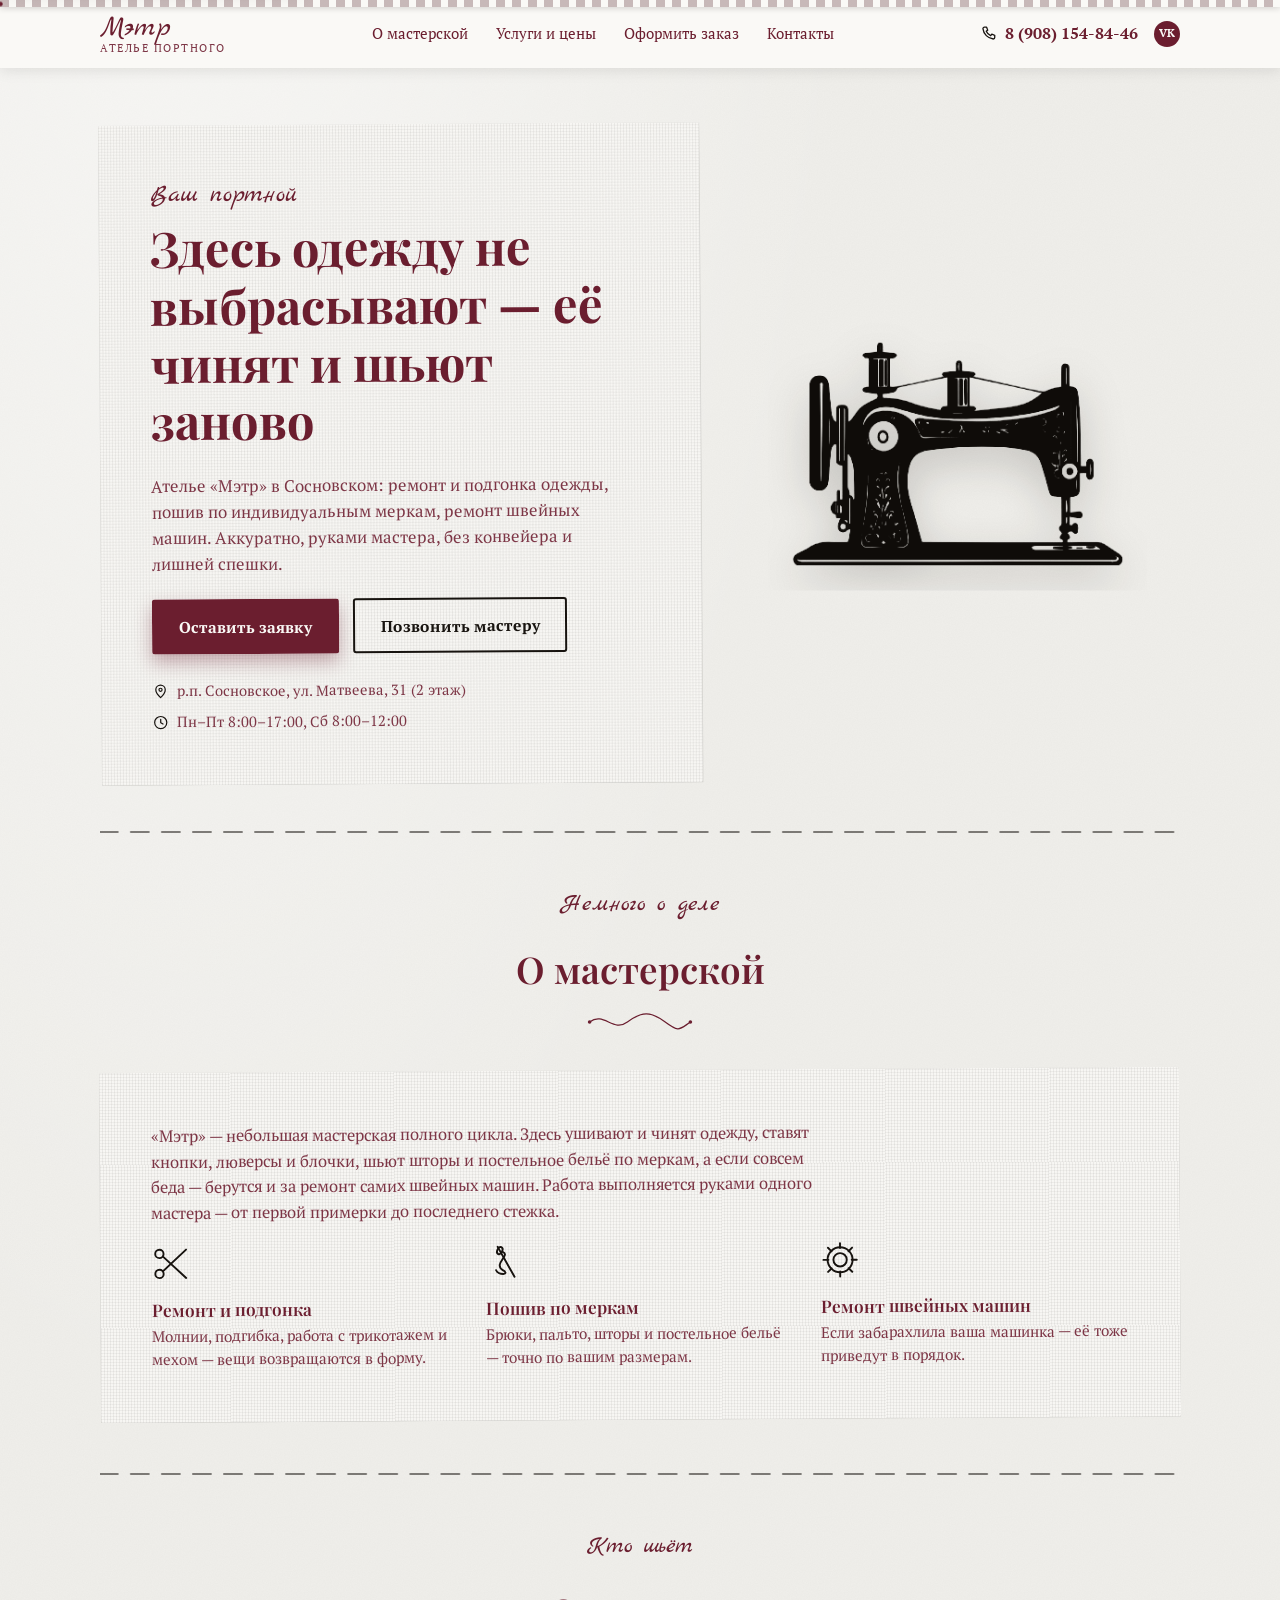
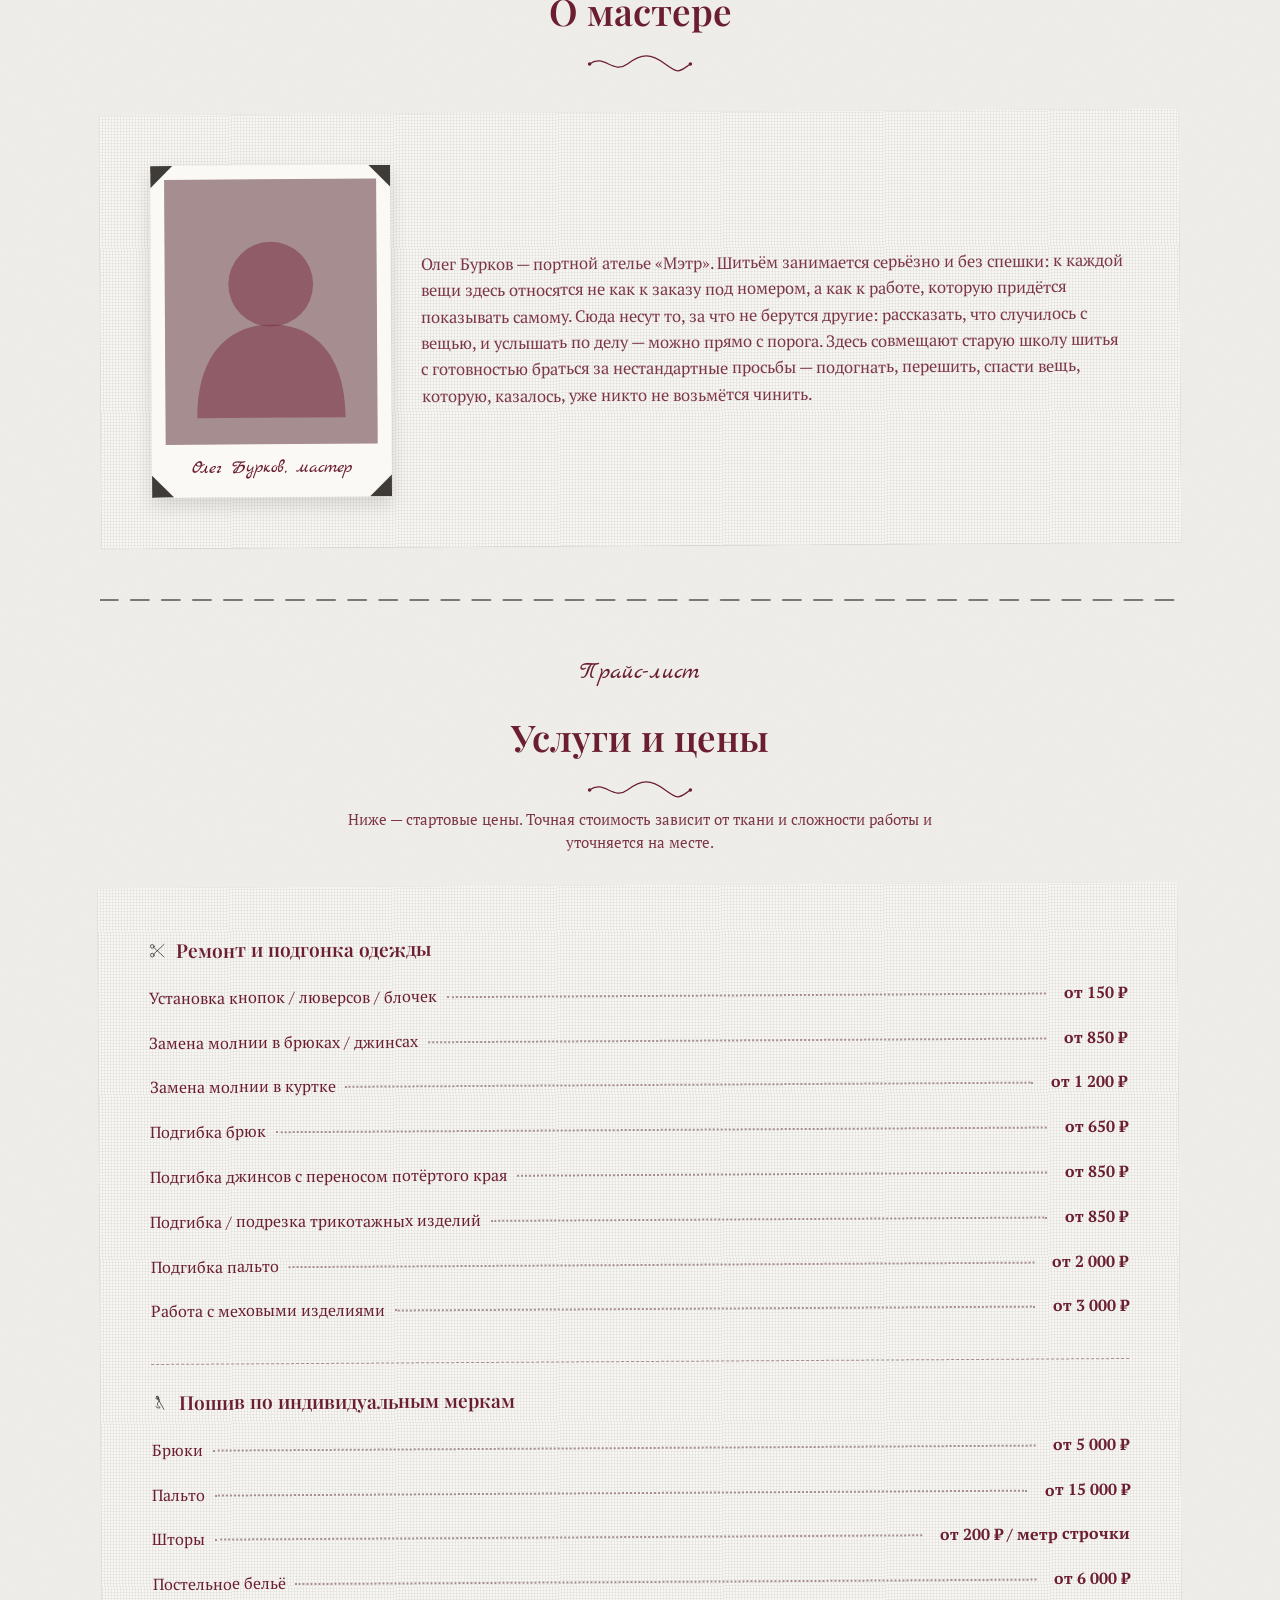
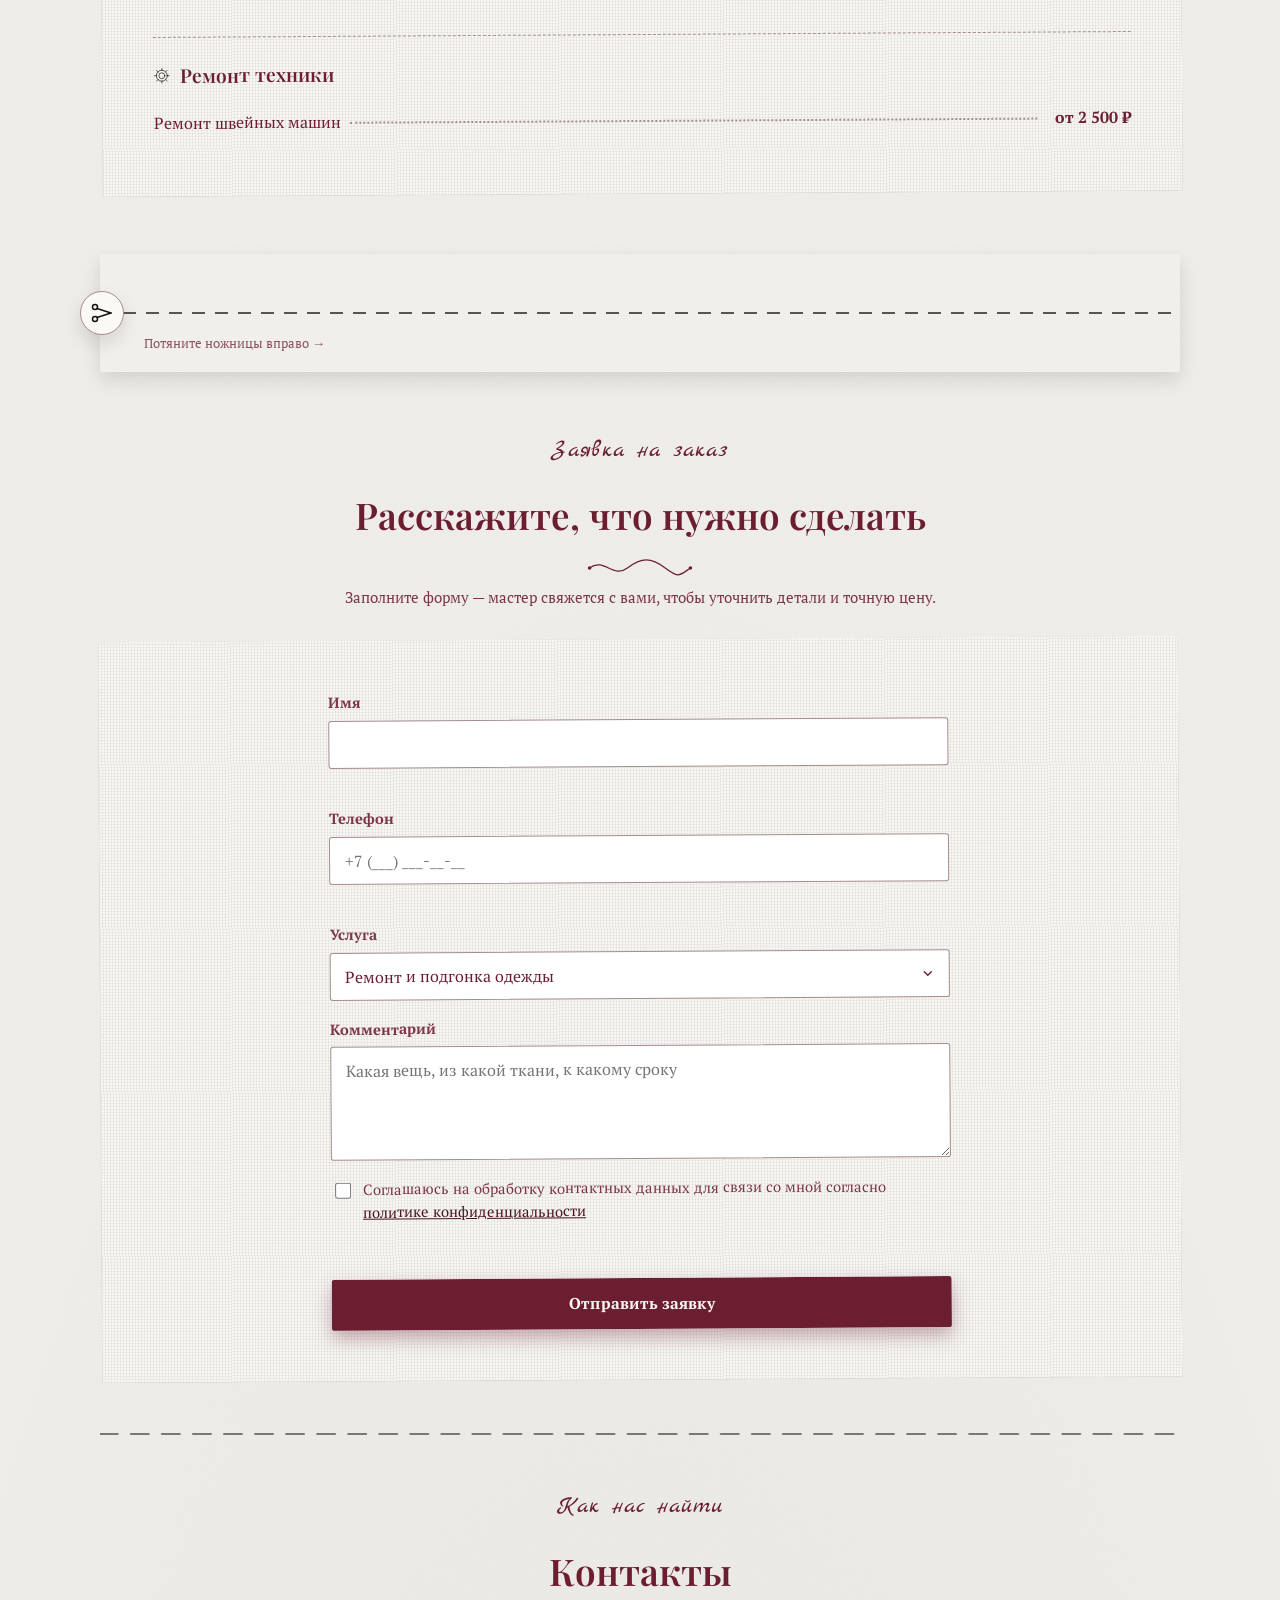
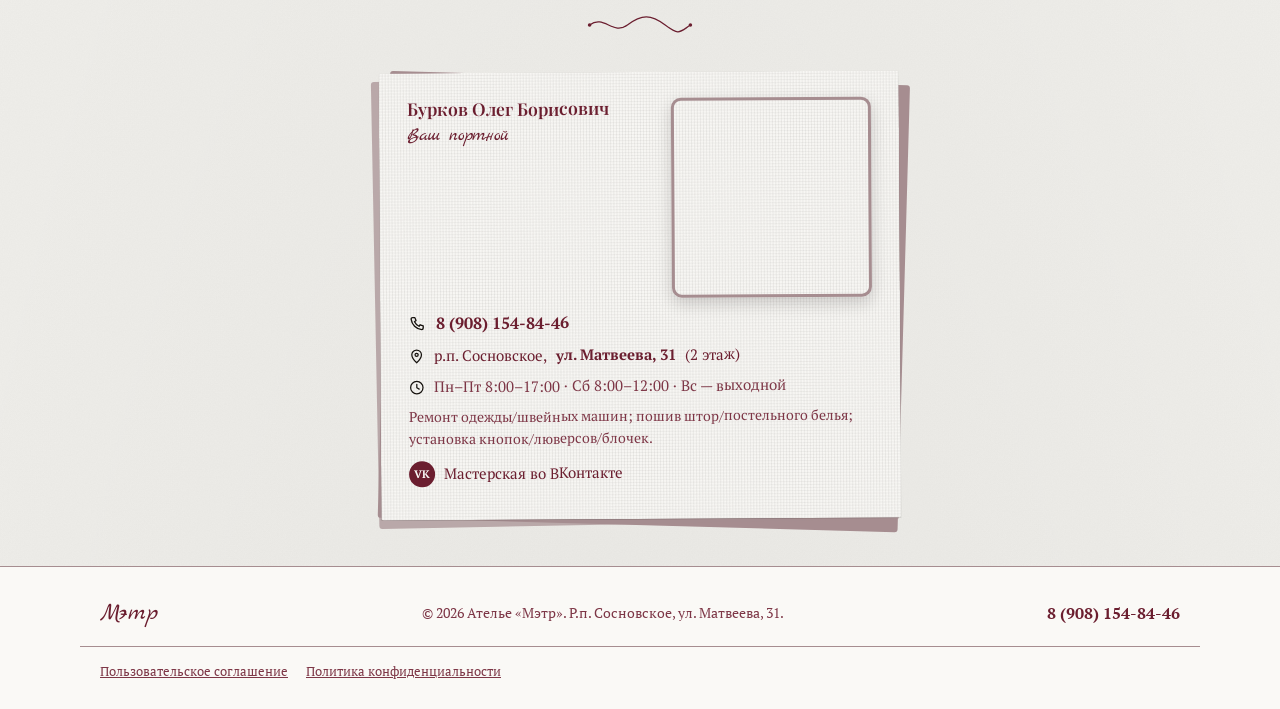
==== commit bee5bd42: "Redesign contacts block as compact business card with square map" ====
--- a/index.html
+++ b/index.html
@@ -411,50 +411,46 @@
         </svg>
       </div>
 
-      <div class="card-stack-wrap">
+      <div class="card-stack-wrap contact-stack">
         <div class="card-stack-layer card-stack-layer-1" aria-hidden="true"></div>
         <div class="card-stack-layer card-stack-layer-2" aria-hidden="true"></div>
         <div class="paper-card contact-card reveal">
-        <div class="contact-grid">
-          <div class="contact-main">
-            <h3 class="contact-name">Бурков Олег Борисович</h3>
-            <p class="contact-caption">Ваш портной</p>
-
-            <a class="contact-line contact-phone" href="tel:+79081548446">
-              <svg class="icon" viewBox="0 0 24 24" aria-hidden="true"><path d="M6 3h3l1.5 4-2 1.6a12.5 12.5 0 0 0 6 6l1.6-2 4 1.5v3a2 2 0 0 1-2 2A16 16 0 0 1 4 5a2 2 0 0 1 2-2Z"/></svg>
-              8 (908) 154-84-46
-            </a>
-
-            <p class="contact-line">
-              <svg class="icon" viewBox="0 0 24 24" aria-hidden="true"><path d="M12 21s-7-6.3-7-11.6A7 7 0 0 1 19 9.4C19 14.7 12 21 12 21Z"/><circle cx="12" cy="9.4" r="2.3"/></svg>
-              р.п. Сосновское, <strong>ул. Матвеева, 31</strong> (2 этаж)
-            </p>
-
-            <a class="contact-map-circle" href="https://yandex.ru/maps/?text=%D0%A0%D0%BE%D1%81%D1%81%D0%B8%D1%8F%2C%20%D1%80.%D0%BF.%20%D0%A1%D0%BE%D1%81%D0%BD%D0%BE%D0%B2%D1%81%D0%BA%D0%BE%D0%B5%2C%20%D1%83%D0%BB.%20%D0%9C%D0%B0%D1%82%D0%B2%D0%B5%D0%B5%D0%B2%D0%B0%2C%2031" target="_blank" rel="noopener" aria-label="Открыть адрес ателье на Яндекс Картах">
-              <iframe src="https://yandex.ru/map-widget/v1/?ll=43.161939%2C55.805356&amp;z=17&amp;l=map&amp;pt=43.161939,55.805356,pm2rdm" width="320" height="320" frameborder="0" loading="lazy" tabindex="-1" title="Ателье «Мэтр» на карте — р.п. Сосновское, ул. Матвеева, 31"></iframe>
-            </a>
-
-            <p class="contact-services">
-              Ремонт одежды/швейных машин; пошив штор/постельного белья;
-              установка кнопок/люверсов/блочек.
-            </p>
-
-            <a class="contact-line contact-vk" href="https://vk.ru/burkovs_atelier" target="_blank" rel="noopener">
-              <span class="vk-badge" aria-hidden="true">VK</span>
-              Мастерская во ВКонтакте
-            </a>
-          </div>
-
-          <div class="contact-hours">
-            <svg class="icon icon-lg" viewBox="0 0 24 24" aria-hidden="true"><circle cx="12" cy="12" r="9"/><path d="M12 7.2v5l3.4 2"/></svg>
-            <h4>График работы</h4>
-            <dl>
-              <div><dt>Пн–Пт</dt><dd>8:00–17:00</dd></div>
-              <div><dt>Сб</dt><dd>8:00–12:00</dd></div>
-              <div><dt>Вс</dt><dd>выходной</dd></div>
-            </dl>
-          </div>
-        </div>
+
+          <div class="bcard-head">
+            <div>
+              <h3 class="contact-name">Бурков Олег Борисович</h3>
+              <p class="contact-caption">Ваш портной</p>
+            </div>
+            <div class="contact-map">
+              <iframe src="https://yandex.ru/map-widget/v1/?ll=43.161939%2C55.805356&amp;z=17&amp;l=map&amp;pt=43.161939,55.805356,pm2rdm" width="200" height="200" frameborder="0" loading="lazy" title="Ателье «Мэтр» на карте — р.п. Сосновское, ул. Матвеева, 31"></iframe>
+            </div>
+          </div>
+
+          <a class="contact-line contact-phone" href="tel:+79081548446">
+            <svg class="icon" viewBox="0 0 24 24" aria-hidden="true"><path d="M6 3h3l1.5 4-2 1.6a12.5 12.5 0 0 0 6 6l1.6-2 4 1.5v3a2 2 0 0 1-2 2A16 16 0 0 1 4 5a2 2 0 0 1 2-2Z"/></svg>
+            8 (908) 154-84-46
+          </a>
+
+          <p class="contact-line">
+            <svg class="icon" viewBox="0 0 24 24" aria-hidden="true"><path d="M12 21s-7-6.3-7-11.6A7 7 0 0 1 19 9.4C19 14.7 12 21 12 21Z"/><circle cx="12" cy="9.4" r="2.3"/></svg>
+            р.п. Сосновское, <strong>ул. Матвеева, 31</strong> (2 этаж)
+          </p>
+
+          <p class="contact-line contact-hours-line">
+            <svg class="icon" viewBox="0 0 24 24" aria-hidden="true"><circle cx="12" cy="12" r="9"/><path d="M12 7.2v5l3.4 2"/></svg>
+            Пн–Пт 8:00–17:00 &middot; Сб 8:00–12:00 &middot; Вс — выходной
+          </p>
+
+          <p class="contact-services">
+            Ремонт одежды/швейных машин; пошив штор/постельного белья;
+            установка кнопок/люверсов/блочек.
+          </p>
+
+          <a class="contact-line contact-vk" href="https://vk.ru/burkovs_atelier" target="_blank" rel="noopener">
+            <span class="vk-badge" aria-hidden="true">VK</span>
+            Мастерская во ВКонтакте
+          </a>
+
         </div>
       </div>
     </div>
--- a/css/style.css
+++ b/css/style.css
@@ -601,36 +601,31 @@
 .order-confirm-note{ color: var(--wine-soft); font-size:.92rem; }
 .order-confirm-note a{ color: var(--wine); font-weight:700; text-decoration:none; }
 
-/* ================= контакты ================= */
-.contact-grid{ display:grid; gap: 30px; grid-template-columns: 1fr; }
-.contact-name{ margin-bottom:.1em; }
-.contact-caption{ font-family: var(--font-script); font-size:1.3rem; color: var(--wine); margin-top:0; }
-.contact-line{ display:flex; align-items:center; gap:.6em; margin-bottom: .7em; text-decoration:none; color: var(--wine); }
+/* ================= контакты — визитка ================= */
+.contact-stack{ max-width: 520px; margin: 0 auto; }
+.contact-card{ padding: 26px 28px; }
+.bcard-head{ display:flex; align-items:flex-start; justify-content:space-between; gap:18px; margin-bottom: 12px; }
+.contact-name{ margin-bottom:.1em; font-size:1.1rem; }
+.contact-caption{ font-family: var(--font-script); font-size:1.15rem; color: var(--wine); margin:0; }
+.contact-line{ display:flex; align-items:center; gap:.6em; margin-bottom: .5em; text-decoration:none; color: var(--wine); font-size:.94rem; }
 .contact-line .icon{ color: var(--ink); }
-.contact-phone{ font-weight:700; font-size:1.1rem; }
-.contact-map-circle{
-  display:block; width: 320px; height: 320px; margin: 0 0 1.1em;
-  border-radius: 50%; overflow: hidden;
+.contact-phone{ font-weight:700; font-size:1.02rem; }
+.contact-hours-line{ color: var(--wine-soft); }
+.contact-map{
+  flex: none;
+  display:block; width: 200px; height: 200px;
+  border-radius: 10px; overflow: hidden;
   border: 3px solid var(--card-edge);
   box-shadow: 0 6px 16px rgba(23,19,15,.18);
-  transition: transform .2s ease, border-color .2s ease;
-}
-.contact-map-circle:hover{ transform: scale(1.03); border-color: var(--wine); }
-.contact-map-circle iframe{ display:block; width:100%; height:100%; border:0; pointer-events:none; }
-.contact-services{ color: var(--wine-soft); font-size:.95rem; max-width: 46ch; }
+}
+.contact-map iframe{ display:block; width:100%; height:100%; border:0; }
+.contact-services{ color: var(--wine-soft); font-size:.88rem; margin: .2em 0 .8em; }
 .vk-badge{
   display:inline-flex; align-items:center; justify-content:center;
   width: 26px; height:26px; border-radius:50%;
   background: var(--wine); color: var(--card);
   font-size:.68rem; font-weight:700; letter-spacing:.02em;
 }
-.contact-hours{ border-top: 1px dashed var(--card-edge); padding-top: 22px; }
-.contact-hours .icon-lg{ width: 52px; height: 52px; margin-bottom:.3em; }
-.contact-hours h4{ font-size: 1.4rem; }
-.contact-hours dl{ margin-top: 14px; font-size: 1.15rem; }
-.contact-hours dl div{ display:flex; justify-content:space-between; gap:1em; padding:8px 0; border-bottom:1px dotted var(--card-edge); max-width:280px; }
-.contact-hours dt{ color: var(--wine-soft); }
-.contact-hours dd{ margin:0; font-weight:700; color: var(--wine); }
 
 /* ================= футер ================= */
 .site-footer{ background: var(--card); color: var(--wine-soft); padding: 28px 0; border-top: 1px solid var(--card-edge); }
@@ -654,7 +649,6 @@
 @media (min-width: 700px){
   .hero-grid{ grid-template-columns: 1.15fr .85fr; }
   .feature-grid{ grid-template-columns: repeat(3, 1fr); }
-  .contact-grid{ grid-template-columns: 1.3fr .7fr; }
 }
 
 @media (max-width: 860px){
@@ -672,3 +666,7 @@
   .nav-toggle{ display:flex; }
   .phone-link span{ display:none; }
 }
+
+@media (max-width: 560px){
+  .bcard-head{ flex-direction: column; align-items:center; text-align:center; }
+}
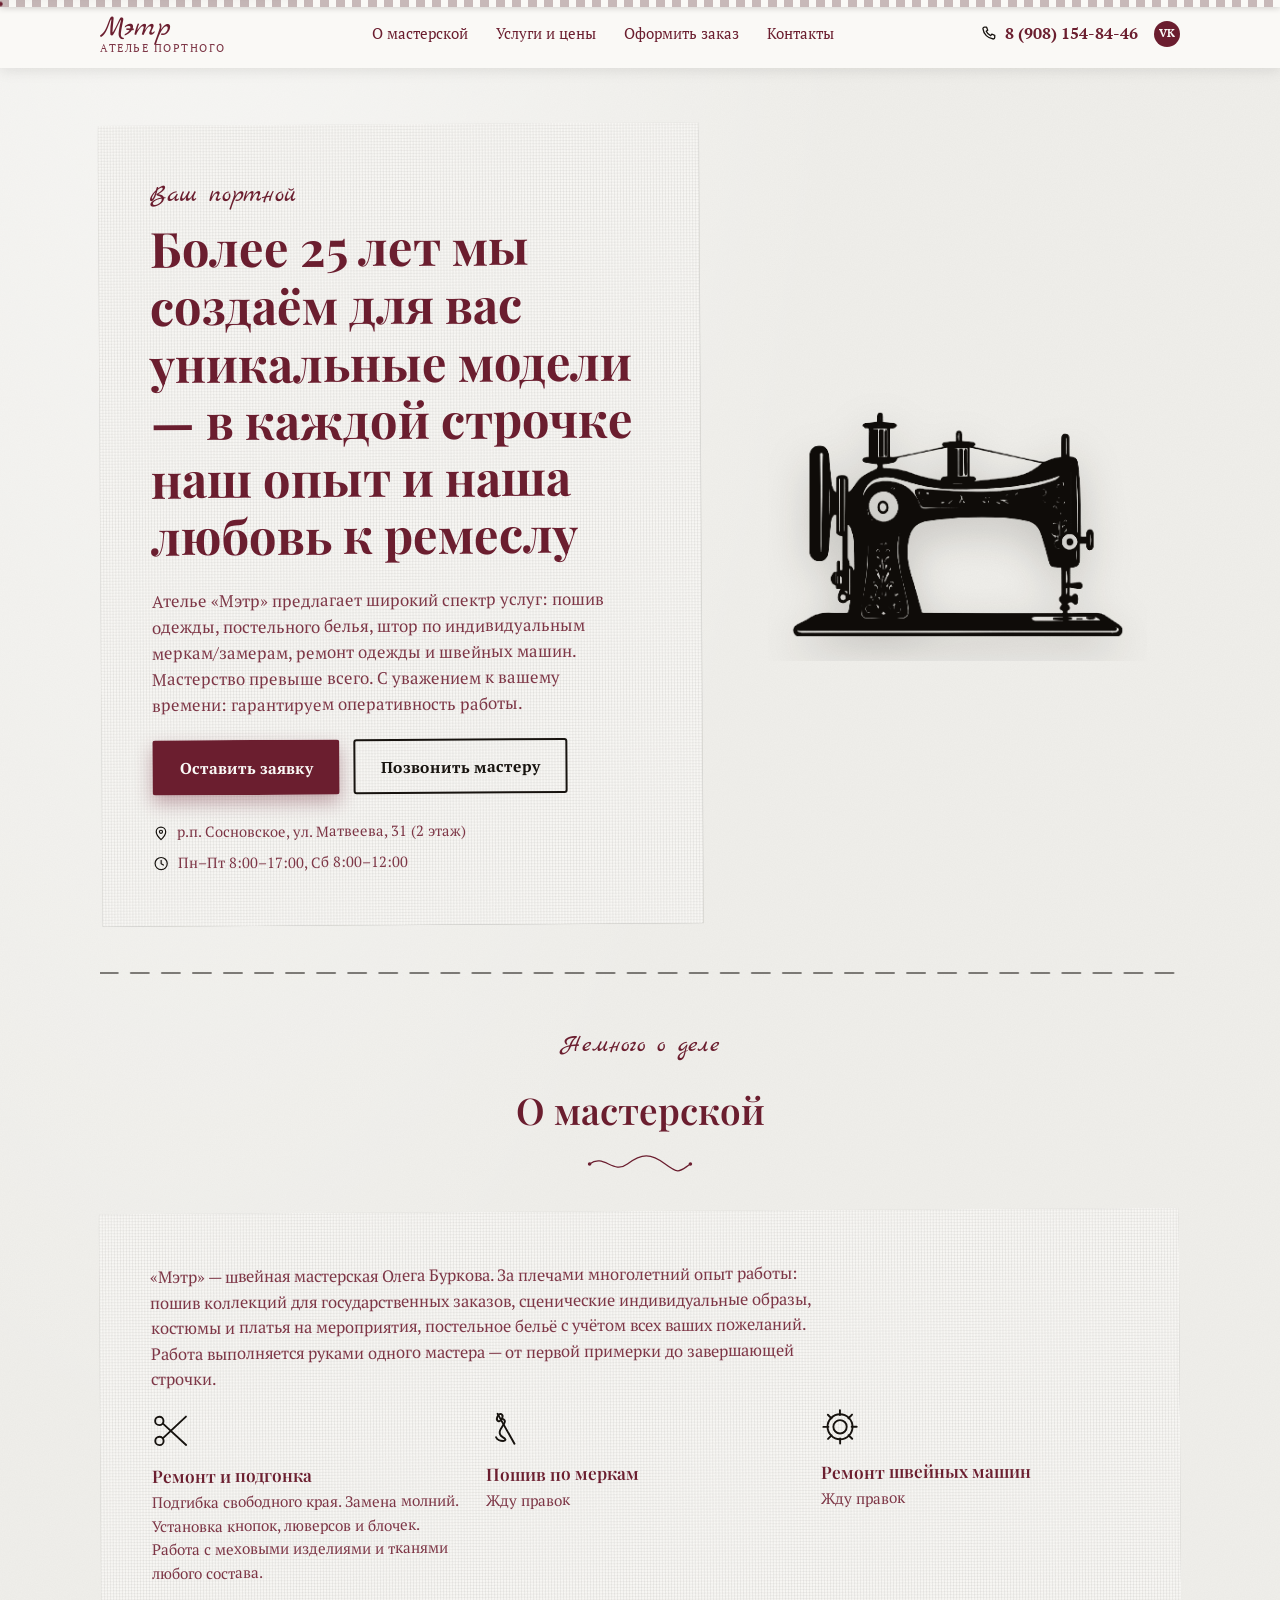
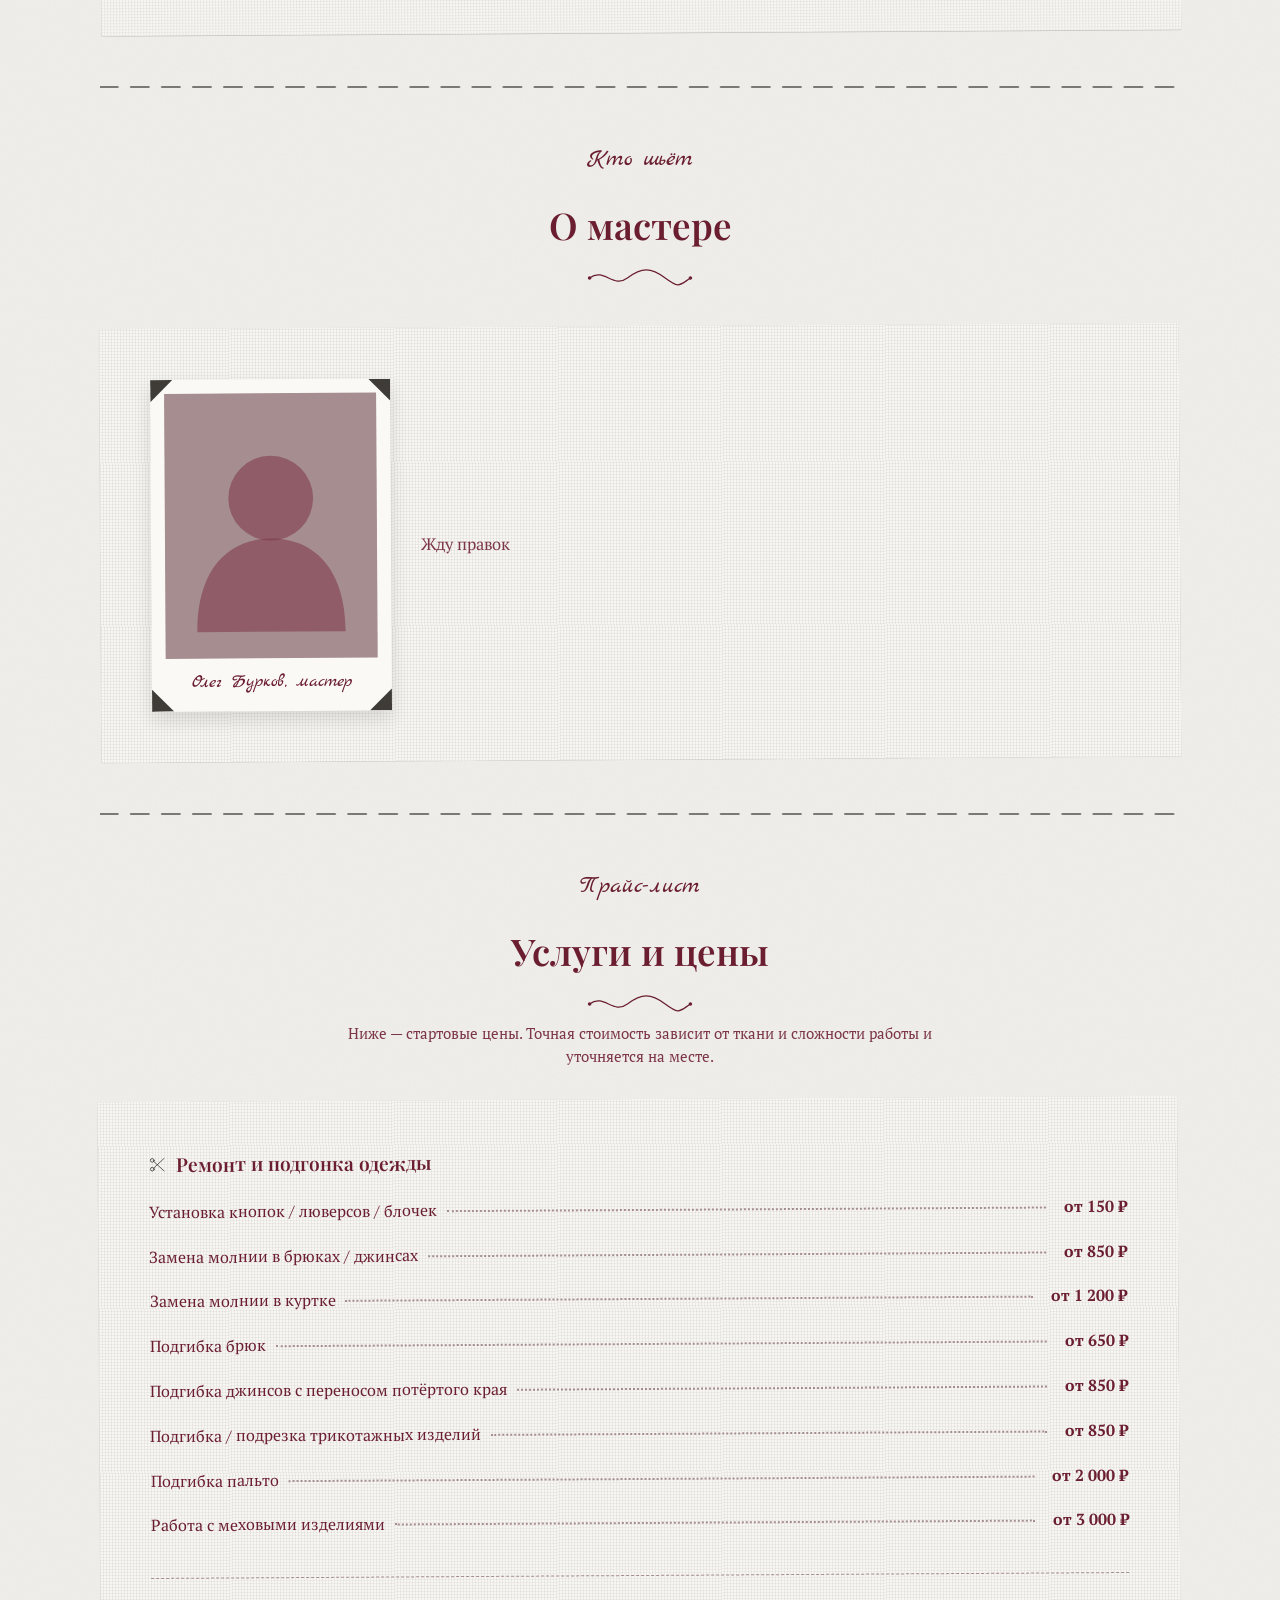
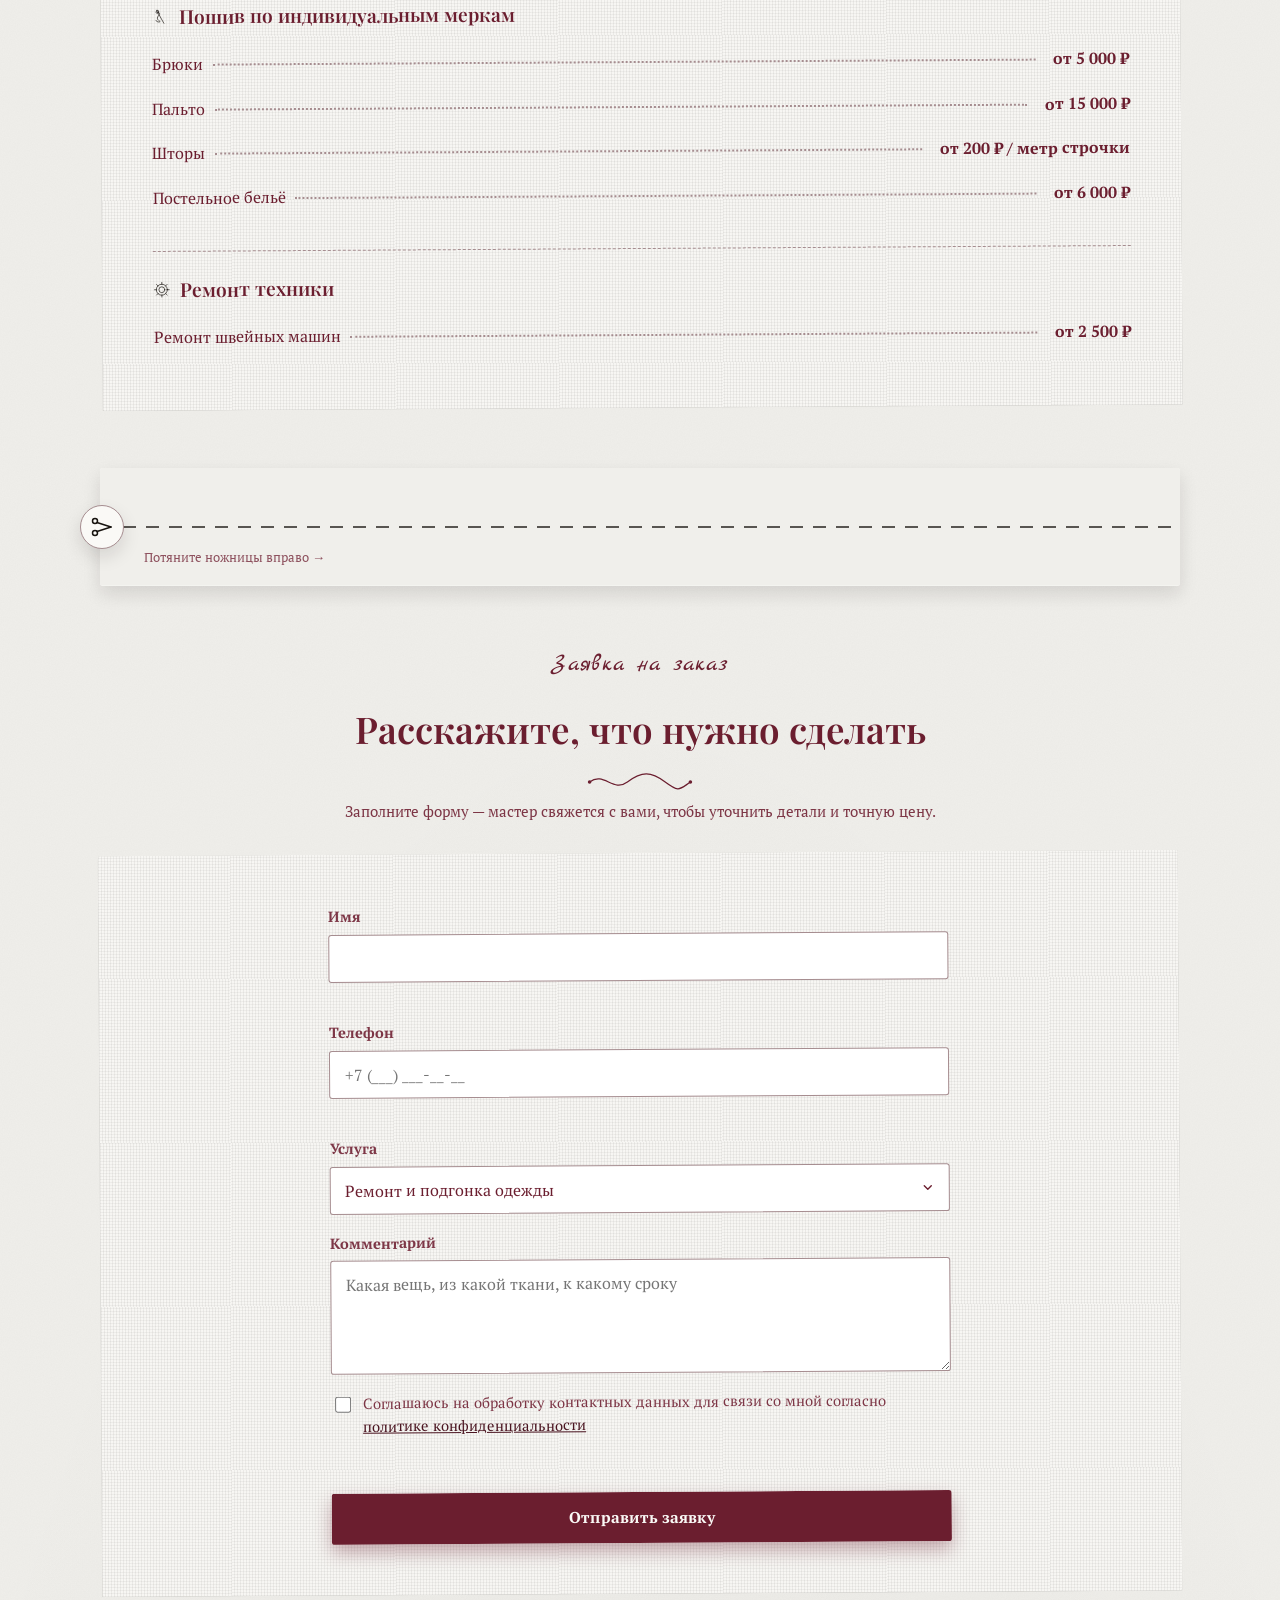
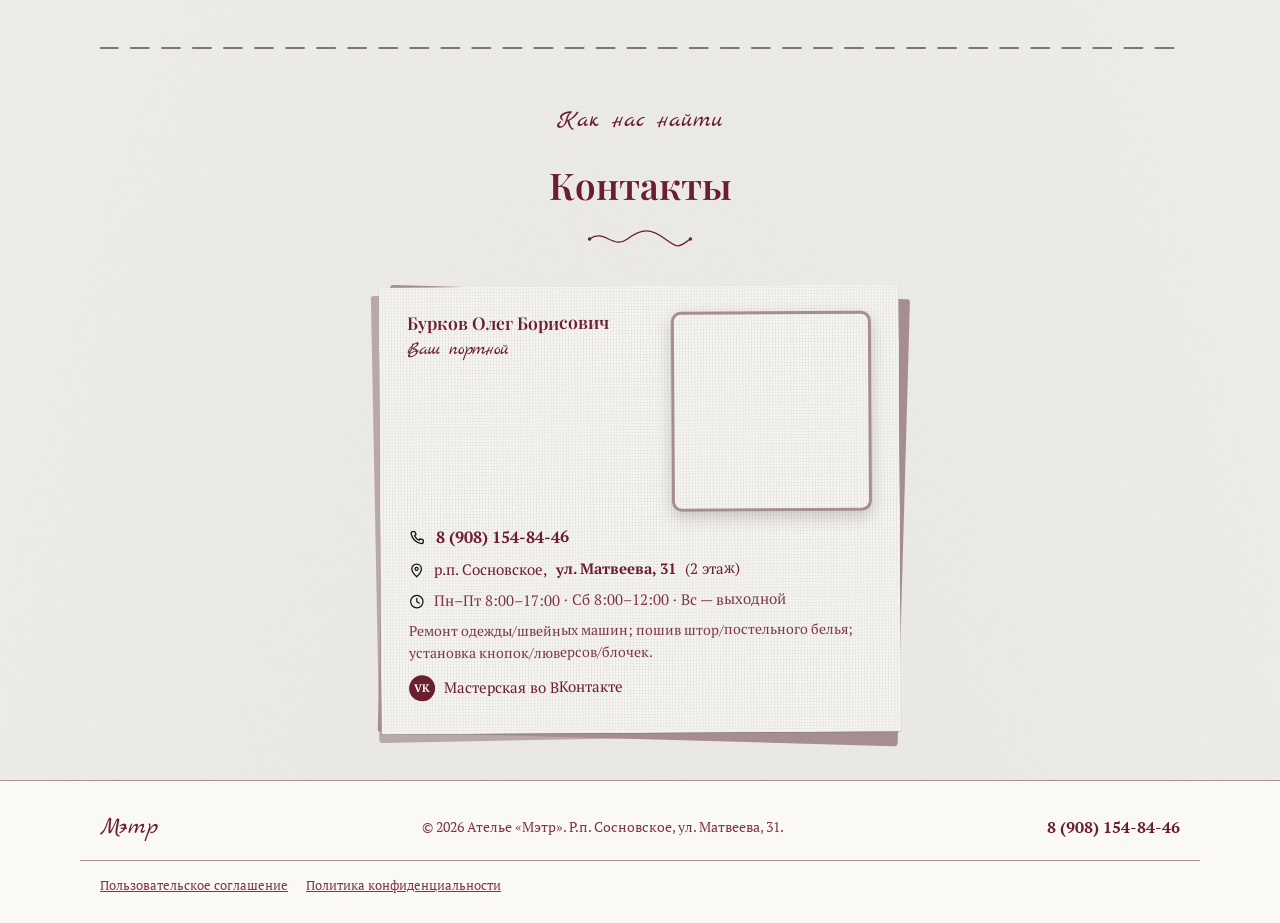
==== commit 45344bef: "Правки текста от клиента" ====
--- a/index.html
+++ b/index.html
@@ -1,476 +1,796 @@
-<!DOCTYPE html>
-<html lang="ru">
-<head>
-<meta charset="UTF-8">
-<meta name="viewport" content="width=device-width, initial-scale=1.0">
-<title>Мэтр — ателье портного в Сосновском | ремонт и пошив одежды</title>
-<meta name="description" content="Ателье «Мэтр»: ремонт и подгонка одежды, пошив по индивидуальным меркам, ремонт швейных машин. Р.п. Сосновское, ул. Матвеева, 31.">
-<meta name="robots" content="index, follow">
-
-<link rel="canonical" href="https://publicsd.github.io/Atelier-Metr/">
-
-<meta property="og:type" content="business.business">
-<meta property="og:locale" content="ru_RU">
-<meta property="og:title" content="Мэтр — ателье портного в Сосновском">
-<meta property="og:description" content="Ремонт и подгонка одежды, пошив по индивидуальным меркам, ремонт швейных машин. Р.п. Сосновское, ул. Матвеева, 31.">
-<meta property="og:url" content="https://publicsd.github.io/Atelier-Metr/">
-<meta property="og:image" content="https://publicsd.github.io/Atelier-Metr/images/sewing-machine.png">
-
-<script type="application/ld+json">
-{
-  "@context": "https://schema.org",
-  "@type": "LocalBusiness",
-  "name": "Ателье «Мэтр»",
-  "image": "https://publicsd.github.io/Atelier-Metr/images/sewing-machine.png",
-  "url": "https://publicsd.github.io/Atelier-Metr/",
-  "telephone": "+7-908-154-84-46",
-  "priceRange": "от 150 ₽",
-  "address": {
-    "@type": "PostalAddress",
-    "streetAddress": "ул. Матвеева, 31",
-    "addressLocality": "р.п. Сосновское",
-    "addressRegion": "Нижегородская область",
-    "addressCountry": "RU"
-  },
-  "openingHoursSpecification": [
-    {
-      "@type": "OpeningHoursSpecification",
-      "dayOfWeek": ["Monday", "Tuesday", "Wednesday", "Thursday", "Friday"],
-      "opens": "08:00",
-      "closes": "17:00"
-    },
-    {
-      "@type": "OpeningHoursSpecification",
-      "dayOfWeek": ["Saturday"],
-      "opens": "08:00",
-      "closes": "12:00"
-    }
-  ],
-  "sameAs": ["https://vk.ru/burkovs_atelier"]
-}
-</script>
-
-<link rel="icon" href="data:image/svg+xml,%3Csvg xmlns='http://www.w3.org/2000/svg' viewBox='0 0 48 48'%3E%3Crect width='48' height='48' rx='8' fill='%23f0efeb'/%3E%3Ccircle cx='16' cy='16' r='6' fill='none' stroke='%236b1e2f' stroke-width='3'/%3E%3Ccircle cx='16' cy='34' r='6' fill='none' stroke='%236b1e2f' stroke-width='3'/%3E%3Cline x1='21' y1='19' x2='40' y2='38' stroke='%236b1e2f' stroke-width='3' stroke-linecap='round'/%3E%3Cline x1='21' y1='31' x2='40' y2='12' stroke='%236b1e2f' stroke-width='3' stroke-linecap='round'/%3E%3C/svg%3E">
-
-<link rel="preconnect" href="https://fonts.googleapis.com">
-<link rel="preconnect" href="https://fonts.gstatic.com" crossorigin>
-<link href="https://fonts.googleapis.com/css2?family=Playfair+Display:ital,wght@0,500;0,600;0,700;1,500;1,600&family=PT+Serif:ital,wght@0,400;0,700;1,400&family=Marck+Script&display=swap" rel="stylesheet">
-
-<link rel="stylesheet" href="css/style.css">
-</head>
-<body>
-
-<div class="stitch-progress" aria-hidden="true" data-stitch-progress>
-  <div class="stitch-progress-track"></div>
-  <div class="stitch-progress-fill" data-stitch-fill></div>
-  <div class="stitch-progress-needle" data-stitch-needle>
-    <svg viewBox="0 0 20 20"><circle cx="10" cy="10" r="3.4"/></svg>
-  </div>
-</div>
-
-<svg class="thread-cursor" aria-hidden="true" data-thread-cursor>
-  <path data-thread-path></path>
-  <circle r="3" data-thread-needle></circle>
-</svg>
-
-<a class="skip-link" href="#main">Перейти к основному содержанию</a>
-
-<!-- ==================== ШАПКА ==================== -->
-<header class="site-header" data-header>
-  <div class="container header-inner">
-    <a href="#top" class="brand">
-      <span class="brand-script">Мэтр</span>
-      <span class="brand-caption">ателье портного</span>
-    </a>
-
-    <nav class="nav" id="primary-nav" data-nav>
-      <ul>
-        <li><a href="#about">О мастерской</a></li>
-        <li><a href="#prices">Услуги и цены</a></li>
-        <li><a href="#order">Оформить заказ</a></li>
-        <li><a href="#contacts">Контакты</a></li>
-      </ul>
-    </nav>
-
-    <div class="header-actions">
-      <a class="phone-link" href="tel:+79081548446">
-        <svg class="icon" viewBox="0 0 24 24" aria-hidden="true"><path d="M6 3h3l1.5 4-2 1.6a12.5 12.5 0 0 0 6 6l1.6-2 4 1.5v3a2 2 0 0 1-2 2A16 16 0 0 1 4 5a2 2 0 0 1 2-2Z"/></svg>
-        <span>8 (908) 154-84-46</span>
-      </a>
-      <a class="vk-link" href="https://vk.ru/burkovs_atelier" target="_blank" rel="noopener" aria-label="Мастерская ВКонтакте">
-        <span class="vk-badge" aria-hidden="true">VK</span>
-      </a>
-      <button class="nav-toggle" type="button" data-nav-toggle aria-expanded="false" aria-controls="primary-nav">
-        <span></span><span></span><span></span>
-        <span class="sr-only">Открыть меню</span>
-      </button>
-    </div>
-  </div>
-</header>
-
-<main id="main">
-
-  <!-- ==================== ГЕРОЙ ==================== -->
-  <section class="hero" id="top">
-    <div class="container hero-grid">
-
-      <div class="paper-card hero-card reveal">
-        <p class="eyebrow">Ваш портной</p>
-        <h1>Здесь одежду не выбрасывают — её чинят и шьют заново</h1>
-        <p class="lead">
-          Ателье «Мэтр» в Сосновском: ремонт и подгонка одежды, пошив по
-          индивидуальным меркам, ремонт швейных машин. Аккуратно,
-          руками мастера, без конвейера и лишней спешки.
-        </p>
-
-        <div class="hero-actions">
-          <a href="#order" class="btn btn-primary">Оставить заявку</a>
-          <a href="tel:+79081548446" class="btn btn-ghost btn-call" data-call-btn>
-            <span class="btn-call-face btn-call-label">Позвонить мастеру</span>
-            <span class="btn-call-face btn-call-number">8 (908) 154-84-46</span>
-          </a>
-        </div>
-
-        <ul class="hero-meta">
-          <li>
-            <svg class="icon" viewBox="0 0 24 24" aria-hidden="true"><path d="M12 21s-7-6.3-7-11.6A7 7 0 0 1 19 9.4C19 14.7 12 21 12 21Z"/><circle cx="12" cy="9.4" r="2.3"/></svg>
-            р.п. Сосновское, ул. Матвеева, 31 (2 этаж)
-          </li>
-          <li>
-            <svg class="icon" viewBox="0 0 24 24" aria-hidden="true"><circle cx="12" cy="12" r="9"/><path d="M12 7.2v5l3.4 2"/></svg>
-            Пн–Пт 8:00–17:00, Сб 8:00–12:00
-          </li>
-        </ul>
-      </div>
-
-      <div class="hero-figure reveal" aria-hidden="true">
-        <img src="images/sewing-machine.png" alt="" class="hero-machine" width="389" height="274" loading="eager">
-      </div>
-
-    </div>
-  </section>
-
-  <div class="stitch-divider" aria-hidden="true">
-    <svg viewBox="0 0 800 24" preserveAspectRatio="none"><line x1="0" y1="12" x2="800" y2="12"/></svg>
-  </div>
-
-  <!-- ==================== О МАСТЕРСКОЙ ==================== -->
-  <section class="section" id="about">
-    <div class="container">
-      <div class="section-head reveal">
-        <p class="eyebrow eyebrow-script">Немного о деле</p>
-        <h2>О мастерской</h2>
-        <svg class="flourish" viewBox="0 0 120 20" aria-hidden="true">
-          <path d="M4 10 C20 -2, 30 22, 46 10 S72 -2, 88 10 S104 18, 116 10"/>
-          <circle cx="4" cy="10" r="2"/><circle cx="116" cy="10" r="2"/>
-        </svg>
-      </div>
-
-      <div class="paper-card about-card reveal">
-        <p>
-          «Мэтр» — небольшая мастерская полного цикла. Здесь ушивают и чинят одежду,
-          ставят кнопки, люверсы и блочки, шьют шторы и постельное бельё по меркам,
-          а если совсем беда — берутся и за ремонт самих швейных машин.
-          Работа выполняется руками одного мастера — от первой примерки до последнего стежка.
-        </p>
-
-        <div class="feature-grid">
-          <div class="feature">
-            <svg class="icon icon-lg" viewBox="0 0 48 48" aria-hidden="true"><circle cx="10" cy="12" r="5"/><circle cx="10" cy="36" r="5"/><line x1="14" y1="15" x2="42" y2="41"/><line x1="14" y1="33" x2="42" y2="7"/></svg>
-            <h3>Ремонт и подгонка</h3>
-            <p>Молнии, подгибка, работа с трикотажем и мехом — вещи возвращаются в форму.</p>
-          </div>
-          <div class="feature">
-            <svg class="icon icon-lg" viewBox="0 0 48 48" aria-hidden="true"><line x1="14" y1="6" x2="34" y2="42"/><ellipse cx="16.5" cy="10.5" rx="3" ry="4.5" transform="rotate(25 16.5 10.5)"/><path d="M20 12 C30 16, 8 26, 20 34 C30 40, 14 40, 12 34"/></svg>
-            <h3>Пошив по меркам</h3>
-            <p>Брюки, пальто, шторы и постельное бельё — точно по вашим размерам.</p>
-          </div>
-          <div class="feature">
-            <svg class="icon icon-lg" viewBox="0 0 48 48" aria-hidden="true"><circle cx="24" cy="24" r="8"/><circle cx="24" cy="24" r="15"/><line x1="24" y1="4" x2="24" y2="10"/><line x1="24" y1="38" x2="24" y2="44"/><line x1="4" y1="24" x2="10" y2="24"/><line x1="38" y1="24" x2="44" y2="24"/><line x1="9.5" y1="9.5" x2="13.8" y2="13.8"/><line x1="34.2" y1="34.2" x2="38.5" y2="38.5"/><line x1="9.5" y1="38.5" x2="13.8" y2="34.2"/><line x1="34.2" y1="13.8" x2="38.5" y2="9.5"/></svg>
-            <h3>Ремонт швейных машин</h3>
-            <p>Если забарахлила ваша машинка — её тоже приведут в порядок.</p>
-          </div>
-        </div>
-      </div>
-    </div>
-  </section>
-
-  <div class="stitch-divider" aria-hidden="true">
-    <svg viewBox="0 0 800 24" preserveAspectRatio="none"><line x1="0" y1="12" x2="800" y2="12"/></svg>
-  </div>
-
-  <!-- ==================== О МАСТЕРЕ ==================== -->
-  <section class="section" id="master">
-    <div class="container">
-      <div class="section-head reveal">
-        <p class="eyebrow eyebrow-script">Кто шьёт</p>
-        <h2>О мастере</h2>
-        <svg class="flourish" viewBox="0 0 120 20" aria-hidden="true">
-          <path d="M4 10 C20 -2, 30 22, 46 10 S72 -2, 88 10 S104 18, 116 10"/>
-          <circle cx="4" cy="10" r="2"/><circle cx="116" cy="10" r="2"/>
-        </svg>
-      </div>
-
-      <div class="paper-card master-card reveal">
-        <div class="master-layout">
-          <figure class="master-photo-mount">
-            <div class="master-photo-frame">
-              <!-- ЗАМЕНИТЬ: сюда — реальную фотографию мастера (img вместо svg-заглушки) -->
-              <svg class="master-photo-placeholder" viewBox="0 0 200 240" aria-hidden="true">
-                <rect width="200" height="240"/>
-                <circle cx="100" cy="94" r="40"/>
-                <path d="M30 220 C30 160 60 132 100 132 C140 132 170 160 170 220 Z"/>
-              </svg>
-            </div>
-            <span class="master-corner master-corner-tl" aria-hidden="true"></span>
-            <span class="master-corner master-corner-tr" aria-hidden="true"></span>
-            <span class="master-corner master-corner-bl" aria-hidden="true"></span>
-            <span class="master-corner master-corner-br" aria-hidden="true"></span>
-            <figcaption class="master-caption">Олег Бурков, мастер</figcaption>
-          </figure>
-
-          <p class="master-bio">
-            Олег Бурков — портной ателье «Мэтр». Шитьём занимается серьёзно и без спешки: к
-            каждой вещи здесь относятся не как к заказу под номером, а как к работе, которую
-            придётся показывать самому. Сюда несут то, за что не берутся другие: рассказать,
-            что случилось с вещью, и услышать по делу — можно прямо с порога. Здесь совмещают
-            старую школу шитья с готовностью браться за нестандартные просьбы — подогнать,
-            перешить, спасти вещь, которую, казалось, уже никто не возьмётся чинить.
-          </p>
-        </div>
-      </div>
-    </div>
-  </section>
-
-  <div class="stitch-divider" aria-hidden="true">
-    <svg viewBox="0 0 800 24" preserveAspectRatio="none"><line x1="0" y1="12" x2="800" y2="12"/></svg>
-  </div>
-
-  <!-- ==================== ЦЕНЫ ==================== -->
-  <section class="section" id="prices">
-    <div class="container">
-      <div class="section-head reveal">
-        <p class="eyebrow eyebrow-script">Прайс-лист</p>
-        <h2>Услуги и цены</h2>
-        <svg class="flourish" viewBox="0 0 120 20" aria-hidden="true">
-          <path d="M4 10 C20 -2, 30 22, 46 10 S72 -2, 88 10 S104 18, 116 10"/>
-          <circle cx="4" cy="10" r="2"/><circle cx="116" cy="10" r="2"/>
-        </svg>
-        <p class="section-note">Ниже — стартовые цены. Точная стоимость зависит от ткани и сложности работы и уточняется на месте.</p>
-      </div>
-
-      <div class="paper-card price-card reveal">
-        <div class="price-group">
-          <div class="price-group-title">
-            <svg class="icon" viewBox="0 0 48 48" aria-hidden="true"><circle cx="10" cy="12" r="5"/><circle cx="10" cy="36" r="5"/><line x1="14" y1="15" x2="42" y2="41"/><line x1="14" y1="33" x2="42" y2="7"/></svg>
-            <h3>Ремонт и подгонка одежды</h3>
-          </div>
-          <ul class="price-list">
-            <li><span class="price-name">Установка кнопок / люверсов / блочек</span><span class="price-value">от 150 ₽</span></li>
-            <li><span class="price-name">Замена молнии в брюках / джинсах</span><span class="price-value">от 850 ₽</span></li>
-            <li><span class="price-name">Замена молнии в куртке</span><span class="price-value">от 1 200 ₽</span></li>
-            <li><span class="price-name">Подгибка брюк</span><span class="price-value">от 650 ₽</span></li>
-            <li><span class="price-name">Подгибка джинсов с переносом потёртого края</span><span class="price-value">от 850 ₽</span></li>
-            <li><span class="price-name">Подгибка / подрезка трикотажных изделий</span><span class="price-value">от 850 ₽</span></li>
-            <li><span class="price-name">Подгибка пальто</span><span class="price-value">от 2 000 ₽</span></li>
-            <li><span class="price-name">Работа с меховыми изделиями</span><span class="price-value">от 3 000 ₽</span></li>
-          </ul>
-        </div>
-
-        <div class="price-group">
-          <div class="price-group-title">
-            <svg class="icon" viewBox="0 0 48 48" aria-hidden="true"><line x1="14" y1="6" x2="34" y2="42"/><ellipse cx="16.5" cy="10.5" rx="3" ry="4.5" transform="rotate(25 16.5 10.5)"/><path d="M20 12 C30 16, 8 26, 20 34 C30 40, 14 40, 12 34"/></svg>
-            <h3>Пошив по индивидуальным меркам</h3>
-          </div>
-          <ul class="price-list">
-            <li><span class="price-name">Брюки</span><span class="price-value">от 5 000 ₽</span></li>
-            <li><span class="price-name">Пальто</span><span class="price-value">от 15 000 ₽</span></li>
-            <li><span class="price-name">Шторы</span><span class="price-value">от 200 ₽ / метр строчки</span></li>
-            <li><span class="price-name">Постельное бельё</span><span class="price-value">от 6 000 ₽</span></li>
-          </ul>
-        </div>
-
-        <div class="price-group">
-          <div class="price-group-title">
-            <svg class="icon" viewBox="0 0 48 48" aria-hidden="true"><circle cx="24" cy="24" r="8"/><circle cx="24" cy="24" r="15"/><line x1="24" y1="4" x2="24" y2="10"/><line x1="24" y1="38" x2="24" y2="44"/><line x1="4" y1="24" x2="10" y2="24"/><line x1="38" y1="24" x2="44" y2="24"/><line x1="9.5" y1="9.5" x2="13.8" y2="13.8"/><line x1="34.2" y1="34.2" x2="38.5" y2="38.5"/><line x1="9.5" y1="38.5" x2="13.8" y2="34.2"/><line x1="34.2" y1="13.8" x2="38.5" y2="9.5"/></svg>
-            <h3>Ремонт техники</h3>
-          </div>
-          <ul class="price-list">
-            <li><span class="price-name">Ремонт швейных машин</span><span class="price-value">от 2 500 ₽</span></li>
-          </ul>
-        </div>
-      </div>
-    </div>
-  </section>
-
-  <div class="seam-cut" data-seam-cut>
-    <div class="seam-cut-track container" data-seam-track>
-      <div class="seam-reveal" data-seam-reveal>
-        <p>Не уверены, какая услуга нужна? <strong>Бесплатно проконсультируем по телефону</strong> и подскажем стоимость.</p>
-      </div>
-
-      <div class="seam-flap" data-seam-flap aria-hidden="true"></div>
-      <div class="seam-scrap" data-seam-scrap aria-hidden="true"></div>
-
-      <span class="seam-hint" data-seam-hint aria-hidden="true">Потяните ножницы вправо →</span>
-
-      <button type="button" class="seam-scissors" data-seam-handle aria-label="Разрезать шов и открыть предложение о бесплатной консультации">
-        <svg viewBox="0 0 48 48" aria-hidden="true">
-          <g data-blade-a><circle cx="10" cy="12" r="5"/><line x1="14" y1="15" x2="42" y2="24"/></g>
-          <g data-blade-b><circle cx="10" cy="36" r="5"/><line x1="14" y1="33" x2="42" y2="24"/></g>
-        </svg>
-      </button>
-    </div>
-  </div>
-
-  <!-- ==================== ФОРМА ЗАКАЗА ==================== -->
-  <section class="section" id="order">
-    <div class="container">
-      <div class="section-head reveal">
-        <p class="eyebrow eyebrow-script">Заявка на заказ</p>
-        <h2>Расскажите, что нужно сделать</h2>
-        <svg class="flourish" viewBox="0 0 120 20" aria-hidden="true">
-          <path d="M4 10 C20 -2, 30 22, 46 10 S72 -2, 88 10 S104 18, 116 10"/>
-          <circle cx="4" cy="10" r="2"/><circle cx="116" cy="10" r="2"/>
-        </svg>
-        <p class="section-note">Заполните форму — мастер свяжется с вами, чтобы уточнить детали и точную цену.</p>
-      </div>
-
-      <div class="paper-card order-card reveal">
-
-        <form id="order-form" class="order-form" novalidate>
-          <div class="form-row">
-            <label for="of-name">Имя</label>
-            <input type="text" id="of-name" name="name" autocomplete="name" required>
-            <span class="form-error" data-error-for="of-name"></span>
-          </div>
-
-          <div class="form-row">
-            <label for="of-phone">Телефон</label>
-            <input type="tel" id="of-phone" name="phone" autocomplete="tel" placeholder="+7 (___) ___-__-__" required>
-            <span class="form-error" data-error-for="of-phone"></span>
-          </div>
-
-          <div class="form-row">
-            <label for="of-service">Услуга</label>
-            <select id="of-service" name="service">
-              <option value="Ремонт и подгонка одежды">Ремонт и подгонка одежды</option>
-              <option value="Пошив по индивидуальным меркам">Пошив по индивидуальным меркам</option>
-              <option value="Ремонт швейной машины">Ремонт швейной машины</option>
-              <option value="Другое">Другое / не уверен(а)</option>
-            </select>
-          </div>
-
-          <div class="form-row">
-            <label for="of-message">Комментарий</label>
-            <textarea id="of-message" name="message" rows="4" placeholder="Какая вещь, из какой ткани, к какому сроку"></textarea>
-          </div>
-
-          <label class="form-consent">
-            <input type="checkbox" id="of-consent" name="consent" required>
-            <span>Соглашаюсь на обработку контактных данных для связи со мной согласно <a href="documents/politika-konfidencialnosti.pdf" target="_blank" rel="noopener">политике конфиденциальности</a></span>
-          </label>
-          <span class="form-error" data-error-for="of-consent"></span>
-
-          <button type="submit" class="btn btn-primary btn-submit">
-            <span class="btn-label">Отправить заявку</span>
-          </button>
-        </form>
-
-        <div class="order-confirm" data-order-confirm hidden>
-          <svg class="stamp" viewBox="0 0 160 160" aria-hidden="true">
-            <g>
-              <circle cx="80" cy="80" r="66" />
-              <circle cx="80" cy="80" r="54" />
-              <text x="80" y="62" text-anchor="middle">ЗАКАЗ</text>
-              <text x="80" y="92" text-anchor="middle">ПРИНЯТ</text>
-              <path id="stamp-underline" d="M40 102 C60 110, 100 110, 120 102" />
-            </g>
-          </svg>
-          <p class="order-confirm-text">Заявка принята! Мастер свяжется с вами в ближайшее рабочее время.</p>
-          <p class="order-confirm-note">Если это срочно — звоните: <a href="tel:+79081548446">8 (908) 154-84-46</a></p>
-        </div>
-
-      </div>
-    </div>
-  </section>
-
-  <div class="stitch-divider" aria-hidden="true">
-    <svg viewBox="0 0 800 24" preserveAspectRatio="none"><line x1="0" y1="12" x2="800" y2="12"/></svg>
-  </div>
-
-  <!-- ==================== КОНТАКТЫ ==================== -->
-  <section class="section" id="contacts">
-    <div class="container">
-      <div class="section-head reveal">
-        <p class="eyebrow eyebrow-script">Как нас найти</p>
-        <h2>Контакты</h2>
-        <svg class="flourish" viewBox="0 0 120 20" aria-hidden="true">
-          <path d="M4 10 C20 -2, 30 22, 46 10 S72 -2, 88 10 S104 18, 116 10"/>
-          <circle cx="4" cy="10" r="2"/><circle cx="116" cy="10" r="2"/>
-        </svg>
-      </div>
-
-      <div class="card-stack-wrap contact-stack">
-        <div class="card-stack-layer card-stack-layer-1" aria-hidden="true"></div>
-        <div class="card-stack-layer card-stack-layer-2" aria-hidden="true"></div>
-        <div class="paper-card contact-card reveal">
-
-          <div class="bcard-head">
-            <div>
-              <h3 class="contact-name">Бурков Олег Борисович</h3>
-              <p class="contact-caption">Ваш портной</p>
-            </div>
-            <div class="contact-map">
-              <iframe src="https://yandex.ru/map-widget/v1/?ll=43.161939%2C55.805356&amp;z=17&amp;l=map&amp;pt=43.161939,55.805356,pm2rdm" width="200" height="200" frameborder="0" loading="lazy" title="Ателье «Мэтр» на карте — р.п. Сосновское, ул. Матвеева, 31"></iframe>
-            </div>
-          </div>
-
-          <a class="contact-line contact-phone" href="tel:+79081548446">
-            <svg class="icon" viewBox="0 0 24 24" aria-hidden="true"><path d="M6 3h3l1.5 4-2 1.6a12.5 12.5 0 0 0 6 6l1.6-2 4 1.5v3a2 2 0 0 1-2 2A16 16 0 0 1 4 5a2 2 0 0 1 2-2Z"/></svg>
-            8 (908) 154-84-46
-          </a>
-
-          <p class="contact-line">
-            <svg class="icon" viewBox="0 0 24 24" aria-hidden="true"><path d="M12 21s-7-6.3-7-11.6A7 7 0 0 1 19 9.4C19 14.7 12 21 12 21Z"/><circle cx="12" cy="9.4" r="2.3"/></svg>
-            р.п. Сосновское, <strong>ул. Матвеева, 31</strong> (2 этаж)
-          </p>
-
-          <p class="contact-line contact-hours-line">
-            <svg class="icon" viewBox="0 0 24 24" aria-hidden="true"><circle cx="12" cy="12" r="9"/><path d="M12 7.2v5l3.4 2"/></svg>
-            Пн–Пт 8:00–17:00 &middot; Сб 8:00–12:00 &middot; Вс — выходной
-          </p>
-
-          <p class="contact-services">
-            Ремонт одежды/швейных машин; пошив штор/постельного белья;
-            установка кнопок/люверсов/блочек.
-          </p>
-
-          <a class="contact-line contact-vk" href="https://vk.ru/burkovs_atelier" target="_blank" rel="noopener">
-            <span class="vk-badge" aria-hidden="true">VK</span>
-            Мастерская во ВКонтакте
-          </a>
-
-        </div>
-      </div>
-    </div>
-  </section>
-
-</main>
-
-<!-- ==================== ФУТЕР ==================== -->
-<footer class="site-footer">
-  <div class="container footer-inner">
-    <span class="brand-script footer-brand">Мэтр</span>
-    <p>© <span data-year>2026</span> Ателье «Мэтр». Р.п. Сосновское, ул. Матвеева, 31.</p>
-    <a href="tel:+79081548446">8 (908) 154-84-46</a>
-  </div>
-  <div class="container footer-legal">
-    <a href="documents/polzovatelskoe-soglashenie.pdf" target="_blank" rel="noopener">Пользовательское соглашение</a>
-    <a href="documents/politika-konfidencialnosti.pdf" target="_blank" rel="noopener">Политика конфиденциальности</a>
-  </div>
-</footer>
-
-<script src="js/script.js"></script>
-</body>
-</html>
+<!doctype html>
+<html lang="ru">
+  <head>
+    <meta charset="UTF-8" />
+    <meta name="viewport" content="width=device-width, initial-scale=1.0" />
+    <title>Мэтр — ателье портного в Сосновском | ремонт и пошив одежды</title>
+    <meta
+      name="description"
+      content="Ателье «Мэтр»: ремонт и подгонка одежды, пошив по индивидуальным меркам, ремонт швейных машин. Р.п. Сосновское, ул. Матвеева, 31."
+    />
+    <meta name="robots" content="index, follow" />
+
+    <link rel="canonical" href="https://publicsd.github.io/Atelier-Metr/" />
+
+    <meta property="og:type" content="business.business" />
+    <meta property="og:locale" content="ru_RU" />
+    <meta property="og:title" content="Мэтр — ателье портного в Сосновском" />
+    <meta
+      property="og:description"
+      content="Ремонт и подгонка одежды, пошив по индивидуальным меркам, ремонт швейных машин. Р.п. Сосновское, ул. Матвеева, 31."
+    />
+    <meta
+      property="og:url"
+      content="https://publicsd.github.io/Atelier-Metr/"
+    />
+    <meta
+      property="og:image"
+      content="https://publicsd.github.io/Atelier-Metr/images/sewing-machine.png"
+    />
+
+    <script type="application/ld+json">
+      {
+        "@context": "https://schema.org",
+        "@type": "LocalBusiness",
+        "name": "Ателье «Мэтр»",
+        "image": "https://publicsd.github.io/Atelier-Metr/images/sewing-machine.png",
+        "url": "https://publicsd.github.io/Atelier-Metr/",
+        "telephone": "+7-908-154-84-46",
+        "priceRange": "от 150 ₽",
+        "address": {
+          "@type": "PostalAddress",
+          "streetAddress": "ул. Матвеева, 31",
+          "addressLocality": "р.п. Сосновское",
+          "addressRegion": "Нижегородская область",
+          "addressCountry": "RU"
+        },
+        "openingHoursSpecification": [
+          {
+            "@type": "OpeningHoursSpecification",
+            "dayOfWeek": [
+              "Monday",
+              "Tuesday",
+              "Wednesday",
+              "Thursday",
+              "Friday"
+            ],
+            "opens": "08:00",
+            "closes": "17:00"
+          },
+          {
+            "@type": "OpeningHoursSpecification",
+            "dayOfWeek": ["Saturday"],
+            "opens": "08:00",
+            "closes": "12:00"
+          }
+        ],
+        "sameAs": ["https://vk.ru/burkovs_atelier"]
+      }
+    </script>
+
+    <link
+      rel="icon"
+      href="data:image/svg+xml,%3Csvg xmlns='http://www.w3.org/2000/svg' viewBox='0 0 48 48'%3E%3Crect width='48' height='48' rx='8' fill='%23f0efeb'/%3E%3Ccircle cx='16' cy='16' r='6' fill='none' stroke='%236b1e2f' stroke-width='3'/%3E%3Ccircle cx='16' cy='34' r='6' fill='none' stroke='%236b1e2f' stroke-width='3'/%3E%3Cline x1='21' y1='19' x2='40' y2='38' stroke='%236b1e2f' stroke-width='3' stroke-linecap='round'/%3E%3Cline x1='21' y1='31' x2='40' y2='12' stroke='%236b1e2f' stroke-width='3' stroke-linecap='round'/%3E%3C/svg%3E"
+    />
+
+    <link rel="preconnect" href="https://fonts.googleapis.com" />
+    <link rel="preconnect" href="https://fonts.gstatic.com" crossorigin />
+    <link
+      href="https://fonts.googleapis.com/css2?family=Playfair+Display:ital,wght@0,500;0,600;0,700;1,500;1,600&family=PT+Serif:ital,wght@0,400;0,700;1,400&family=Marck+Script&display=swap"
+      rel="stylesheet"
+    />
+
+    <link rel="stylesheet" href="css/style.css" />
+  </head>
+  <body>
+    <div class="stitch-progress" aria-hidden="true" data-stitch-progress>
+      <div class="stitch-progress-track"></div>
+      <div class="stitch-progress-fill" data-stitch-fill></div>
+      <div class="stitch-progress-needle" data-stitch-needle>
+        <svg viewBox="0 0 20 20"><circle cx="10" cy="10" r="3.4" /></svg>
+      </div>
+    </div>
+
+    <svg class="thread-cursor" aria-hidden="true" data-thread-cursor>
+      <path data-thread-path></path>
+      <circle r="3" data-thread-needle></circle>
+    </svg>
+
+    <a class="skip-link" href="#main">Перейти к основному содержанию</a>
+
+    <!-- ==================== ШАПКА ==================== -->
+    <header class="site-header" data-header>
+      <div class="container header-inner">
+        <a href="#top" class="brand">
+          <span class="brand-script">Мэтр</span>
+          <span class="brand-caption">ателье портного</span>
+        </a>
+
+        <nav class="nav" id="primary-nav" data-nav>
+          <ul>
+            <li><a href="#about">О мастерской</a></li>
+            <li><a href="#prices">Услуги и цены</a></li>
+            <li><a href="#order">Оформить заказ</a></li>
+            <li><a href="#contacts">Контакты</a></li>
+          </ul>
+        </nav>
+
+        <div class="header-actions">
+          <a class="phone-link" href="tel:+79081548446">
+            <svg class="icon" viewBox="0 0 24 24" aria-hidden="true">
+              <path
+                d="M6 3h3l1.5 4-2 1.6a12.5 12.5 0 0 0 6 6l1.6-2 4 1.5v3a2 2 0 0 1-2 2A16 16 0 0 1 4 5a2 2 0 0 1 2-2Z"
+              />
+            </svg>
+            <span>8 (908) 154-84-46</span>
+          </a>
+          <a
+            class="vk-link"
+            href="https://vk.ru/burkovs_atelier"
+            target="_blank"
+            rel="noopener"
+            aria-label="Мастерская ВКонтакте"
+          >
+            <span class="vk-badge" aria-hidden="true">VK</span>
+          </a>
+          <button
+            class="nav-toggle"
+            type="button"
+            data-nav-toggle
+            aria-expanded="false"
+            aria-controls="primary-nav"
+          >
+            <span></span><span></span><span></span>
+            <span class="sr-only">Открыть меню</span>
+          </button>
+        </div>
+      </div>
+    </header>
+
+    <main id="main">
+      <!-- ==================== ГЕРОЙ ==================== -->
+      <section class="hero" id="top">
+        <div class="container hero-grid">
+          <div class="paper-card hero-card reveal">
+            <p class="eyebrow">Ваш портной</p>
+            <h1>
+              Более 25 лет мы создаём для вас уникальные модели — в каждой
+              строчке наш опыт и наша любовь к ремеслу
+            </h1>
+            <p class="lead">
+              Ателье «Мэтр» предлагает широкий спектр услуг: пошив одежды,
+              постельного белья, штор по индивидуальным меркам/замерам, ремонт
+              одежды и швейных машин. Мастерство превыше всего. С уважением к
+              вашему времени: гарантируем оперативность работы.
+            </p>
+
+            <div class="hero-actions">
+              <a href="#order" class="btn btn-primary">Оставить заявку</a>
+              <a
+                href="tel:+79081548446"
+                class="btn btn-ghost btn-call"
+                data-call-btn
+              >
+                <span class="btn-call-face btn-call-label"
+                  >Позвонить мастеру</span
+                >
+                <span class="btn-call-face btn-call-number"
+                  >8 (908) 154-84-46</span
+                >
+              </a>
+            </div>
+
+            <ul class="hero-meta">
+              <li>
+                <svg class="icon" viewBox="0 0 24 24" aria-hidden="true">
+                  <path
+                    d="M12 21s-7-6.3-7-11.6A7 7 0 0 1 19 9.4C19 14.7 12 21 12 21Z"
+                  />
+                  <circle cx="12" cy="9.4" r="2.3" />
+                </svg>
+                р.п. Сосновское, ул. Матвеева, 31 (2 этаж)
+              </li>
+              <li>
+                <svg class="icon" viewBox="0 0 24 24" aria-hidden="true">
+                  <circle cx="12" cy="12" r="9" />
+                  <path d="M12 7.2v5l3.4 2" />
+                </svg>
+                Пн–Пт 8:00–17:00, Сб 8:00–12:00
+              </li>
+            </ul>
+          </div>
+
+          <div class="hero-figure reveal" aria-hidden="true">
+            <img
+              src="images/sewing-machine.png"
+              alt=""
+              class="hero-machine"
+              width="389"
+              height="274"
+              loading="eager"
+            />
+          </div>
+        </div>
+      </section>
+
+      <div class="stitch-divider" aria-hidden="true">
+        <svg viewBox="0 0 800 24" preserveAspectRatio="none">
+          <line x1="0" y1="12" x2="800" y2="12" />
+        </svg>
+      </div>
+
+      <!-- ==================== О МАСТЕРСКОЙ ==================== -->
+      <section class="section" id="about">
+        <div class="container">
+          <div class="section-head reveal">
+            <p class="eyebrow eyebrow-script">Немного о деле</p>
+            <h2>О мастерской</h2>
+            <svg class="flourish" viewBox="0 0 120 20" aria-hidden="true">
+              <path
+                d="M4 10 C20 -2, 30 22, 46 10 S72 -2, 88 10 S104 18, 116 10"
+              />
+              <circle cx="4" cy="10" r="2" />
+              <circle cx="116" cy="10" r="2" />
+            </svg>
+          </div>
+
+          <div class="paper-card about-card reveal">
+            <p>
+              «Мэтр» — швейная мастерская Олега Буркова. За плечами многолетний
+              опыт работы: пошив коллекций для государственных заказов,
+              сценические индивидуальные образы, костюмы и платья на
+              мероприятия, постельное бельё с учётом всех ваших пожеланий.
+              Работа выполняется руками одного мастера — от первой примерки до
+              завершающей строчки.
+            </p>
+
+            <div class="feature-grid">
+              <div class="feature">
+                <svg
+                  class="icon icon-lg"
+                  viewBox="0 0 48 48"
+                  aria-hidden="true"
+                >
+                  <circle cx="10" cy="12" r="5" />
+                  <circle cx="10" cy="36" r="5" />
+                  <line x1="14" y1="15" x2="42" y2="41" />
+                  <line x1="14" y1="33" x2="42" y2="7" />
+                </svg>
+                <h3>Ремонт и подгонка</h3>
+                <p>
+                  Подгибка свободного края. Замена молний. Установка кнопок,
+                  люверсов и блочек. Работа с меховыми изделиями и тканями
+                  любого состава.
+                </p>
+              </div>
+              <div class="feature">
+                <svg
+                  class="icon icon-lg"
+                  viewBox="0 0 48 48"
+                  aria-hidden="true"
+                >
+                  <line x1="14" y1="6" x2="34" y2="42" />
+                  <ellipse
+                    cx="16.5"
+                    cy="10.5"
+                    rx="3"
+                    ry="4.5"
+                    transform="rotate(25 16.5 10.5)"
+                  />
+                  <path d="M20 12 C30 16, 8 26, 20 34 C30 40, 14 40, 12 34" />
+                </svg>
+                <h3>Пошив по меркам</h3>
+                <p>Жду правок</p>
+              </div>
+              <div class="feature">
+                <svg
+                  class="icon icon-lg"
+                  viewBox="0 0 48 48"
+                  aria-hidden="true"
+                >
+                  <circle cx="24" cy="24" r="8" />
+                  <circle cx="24" cy="24" r="15" />
+                  <line x1="24" y1="4" x2="24" y2="10" />
+                  <line x1="24" y1="38" x2="24" y2="44" />
+                  <line x1="4" y1="24" x2="10" y2="24" />
+                  <line x1="38" y1="24" x2="44" y2="24" />
+                  <line x1="9.5" y1="9.5" x2="13.8" y2="13.8" />
+                  <line x1="34.2" y1="34.2" x2="38.5" y2="38.5" />
+                  <line x1="9.5" y1="38.5" x2="13.8" y2="34.2" />
+                  <line x1="34.2" y1="13.8" x2="38.5" y2="9.5" />
+                </svg>
+                <h3>Ремонт швейных машин</h3>
+                <p>Жду правок</p>
+              </div>
+            </div>
+          </div>
+        </div>
+      </section>
+
+      <div class="stitch-divider" aria-hidden="true">
+        <svg viewBox="0 0 800 24" preserveAspectRatio="none">
+          <line x1="0" y1="12" x2="800" y2="12" />
+        </svg>
+      </div>
+
+      <!-- ==================== О МАСТЕРЕ ==================== -->
+      <section class="section" id="master">
+        <div class="container">
+          <div class="section-head reveal">
+            <p class="eyebrow eyebrow-script">Кто шьёт</p>
+            <h2>О мастере</h2>
+            <svg class="flourish" viewBox="0 0 120 20" aria-hidden="true">
+              <path
+                d="M4 10 C20 -2, 30 22, 46 10 S72 -2, 88 10 S104 18, 116 10"
+              />
+              <circle cx="4" cy="10" r="2" />
+              <circle cx="116" cy="10" r="2" />
+            </svg>
+          </div>
+
+          <div class="paper-card master-card reveal">
+            <div class="master-layout">
+              <figure class="master-photo-mount">
+                <div class="master-photo-frame">
+                  <!-- ЗАМЕНИТЬ: сюда — реальную фотографию мастера (img вместо svg-заглушки) -->
+                  <svg
+                    class="master-photo-placeholder"
+                    viewBox="0 0 200 240"
+                    aria-hidden="true"
+                  >
+                    <rect width="200" height="240" />
+                    <circle cx="100" cy="94" r="40" />
+                    <path
+                      d="M30 220 C30 160 60 132 100 132 C140 132 170 160 170 220 Z"
+                    />
+                  </svg>
+                </div>
+                <span
+                  class="master-corner master-corner-tl"
+                  aria-hidden="true"
+                ></span>
+                <span
+                  class="master-corner master-corner-tr"
+                  aria-hidden="true"
+                ></span>
+                <span
+                  class="master-corner master-corner-bl"
+                  aria-hidden="true"
+                ></span>
+                <span
+                  class="master-corner master-corner-br"
+                  aria-hidden="true"
+                ></span>
+                <figcaption class="master-caption">
+                  Олег Бурков, мастер
+                </figcaption>
+              </figure>
+
+              <p class="master-bio">Жду правок</p>
+            </div>
+          </div>
+        </div>
+      </section>
+
+      <div class="stitch-divider" aria-hidden="true">
+        <svg viewBox="0 0 800 24" preserveAspectRatio="none">
+          <line x1="0" y1="12" x2="800" y2="12" />
+        </svg>
+      </div>
+
+      <!-- ==================== ЦЕНЫ ==================== -->
+      <section class="section" id="prices">
+        <div class="container">
+          <div class="section-head reveal">
+            <p class="eyebrow eyebrow-script">Прайс-лист</p>
+            <h2>Услуги и цены</h2>
+            <svg class="flourish" viewBox="0 0 120 20" aria-hidden="true">
+              <path
+                d="M4 10 C20 -2, 30 22, 46 10 S72 -2, 88 10 S104 18, 116 10"
+              />
+              <circle cx="4" cy="10" r="2" />
+              <circle cx="116" cy="10" r="2" />
+            </svg>
+            <p class="section-note">
+              Ниже — стартовые цены. Точная стоимость зависит от ткани и
+              сложности работы и уточняется на месте.
+            </p>
+          </div>
+
+          <div class="paper-card price-card reveal">
+            <div class="price-group">
+              <div class="price-group-title">
+                <svg class="icon" viewBox="0 0 48 48" aria-hidden="true">
+                  <circle cx="10" cy="12" r="5" />
+                  <circle cx="10" cy="36" r="5" />
+                  <line x1="14" y1="15" x2="42" y2="41" />
+                  <line x1="14" y1="33" x2="42" y2="7" />
+                </svg>
+                <h3>Ремонт и подгонка одежды</h3>
+              </div>
+              <ul class="price-list">
+                <li>
+                  <span class="price-name"
+                    >Установка кнопок / люверсов / блочек</span
+                  ><span class="price-value">от 150 ₽</span>
+                </li>
+                <li>
+                  <span class="price-name"
+                    >Замена молнии в брюках / джинсах</span
+                  ><span class="price-value">от 850 ₽</span>
+                </li>
+                <li>
+                  <span class="price-name">Замена молнии в куртке</span
+                  ><span class="price-value">от 1 200 ₽</span>
+                </li>
+                <li>
+                  <span class="price-name">Подгибка брюк</span
+                  ><span class="price-value">от 650 ₽</span>
+                </li>
+                <li>
+                  <span class="price-name"
+                    >Подгибка джинсов с переносом потёртого края</span
+                  ><span class="price-value">от 850 ₽</span>
+                </li>
+                <li>
+                  <span class="price-name"
+                    >Подгибка / подрезка трикотажных изделий</span
+                  ><span class="price-value">от 850 ₽</span>
+                </li>
+                <li>
+                  <span class="price-name">Подгибка пальто</span
+                  ><span class="price-value">от 2 000 ₽</span>
+                </li>
+                <li>
+                  <span class="price-name">Работа с меховыми изделиями</span
+                  ><span class="price-value">от 3 000 ₽</span>
+                </li>
+              </ul>
+            </div>
+
+            <div class="price-group">
+              <div class="price-group-title">
+                <svg class="icon" viewBox="0 0 48 48" aria-hidden="true">
+                  <line x1="14" y1="6" x2="34" y2="42" />
+                  <ellipse
+                    cx="16.5"
+                    cy="10.5"
+                    rx="3"
+                    ry="4.5"
+                    transform="rotate(25 16.5 10.5)"
+                  />
+                  <path d="M20 12 C30 16, 8 26, 20 34 C30 40, 14 40, 12 34" />
+                </svg>
+                <h3>Пошив по индивидуальным меркам</h3>
+              </div>
+              <ul class="price-list">
+                <li>
+                  <span class="price-name">Брюки</span
+                  ><span class="price-value">от 5 000 ₽</span>
+                </li>
+                <li>
+                  <span class="price-name">Пальто</span
+                  ><span class="price-value">от 15 000 ₽</span>
+                </li>
+                <li>
+                  <span class="price-name">Шторы</span
+                  ><span class="price-value">от 200 ₽ / метр строчки</span>
+                </li>
+                <li>
+                  <span class="price-name">Постельное бельё</span
+                  ><span class="price-value">от 6 000 ₽</span>
+                </li>
+              </ul>
+            </div>
+
+            <div class="price-group">
+              <div class="price-group-title">
+                <svg class="icon" viewBox="0 0 48 48" aria-hidden="true">
+                  <circle cx="24" cy="24" r="8" />
+                  <circle cx="24" cy="24" r="15" />
+                  <line x1="24" y1="4" x2="24" y2="10" />
+                  <line x1="24" y1="38" x2="24" y2="44" />
+                  <line x1="4" y1="24" x2="10" y2="24" />
+                  <line x1="38" y1="24" x2="44" y2="24" />
+                  <line x1="9.5" y1="9.5" x2="13.8" y2="13.8" />
+                  <line x1="34.2" y1="34.2" x2="38.5" y2="38.5" />
+                  <line x1="9.5" y1="38.5" x2="13.8" y2="34.2" />
+                  <line x1="34.2" y1="13.8" x2="38.5" y2="9.5" />
+                </svg>
+                <h3>Ремонт техники</h3>
+              </div>
+              <ul class="price-list">
+                <li>
+                  <span class="price-name">Ремонт швейных машин</span
+                  ><span class="price-value">от 2 500 ₽</span>
+                </li>
+              </ul>
+            </div>
+          </div>
+        </div>
+      </section>
+
+      <div class="seam-cut" data-seam-cut>
+        <div class="seam-cut-track container" data-seam-track>
+          <div class="seam-reveal" data-seam-reveal>
+            <p>
+              Не уверены, какая услуга нужна?
+              <strong>Бесплатно проконсультируем по телефону</strong> и
+              подскажем стоимость.
+            </p>
+          </div>
+
+          <div class="seam-flap" data-seam-flap aria-hidden="true"></div>
+          <div class="seam-scrap" data-seam-scrap aria-hidden="true"></div>
+
+          <span class="seam-hint" data-seam-hint aria-hidden="true"
+            >Потяните ножницы вправо →</span
+          >
+
+          <button
+            type="button"
+            class="seam-scissors"
+            data-seam-handle
+            aria-label="Разрезать шов и открыть предложение о бесплатной консультации"
+          >
+            <svg viewBox="0 0 48 48" aria-hidden="true">
+              <g data-blade-a>
+                <circle cx="10" cy="12" r="5" />
+                <line x1="14" y1="15" x2="42" y2="24" />
+              </g>
+              <g data-blade-b>
+                <circle cx="10" cy="36" r="5" />
+                <line x1="14" y1="33" x2="42" y2="24" />
+              </g>
+            </svg>
+          </button>
+        </div>
+      </div>
+
+      <!-- ==================== ФОРМА ЗАКАЗА ==================== -->
+      <section class="section" id="order">
+        <div class="container">
+          <div class="section-head reveal">
+            <p class="eyebrow eyebrow-script">Заявка на заказ</p>
+            <h2>Расскажите, что нужно сделать</h2>
+            <svg class="flourish" viewBox="0 0 120 20" aria-hidden="true">
+              <path
+                d="M4 10 C20 -2, 30 22, 46 10 S72 -2, 88 10 S104 18, 116 10"
+              />
+              <circle cx="4" cy="10" r="2" />
+              <circle cx="116" cy="10" r="2" />
+            </svg>
+            <p class="section-note">
+              Заполните форму — мастер свяжется с вами, чтобы уточнить детали и
+              точную цену.
+            </p>
+          </div>
+
+          <div class="paper-card order-card reveal">
+            <form id="order-form" class="order-form" novalidate>
+              <div class="form-row">
+                <label for="of-name">Имя</label>
+                <input
+                  type="text"
+                  id="of-name"
+                  name="name"
+                  autocomplete="name"
+                  required
+                />
+                <span class="form-error" data-error-for="of-name"></span>
+              </div>
+
+              <div class="form-row">
+                <label for="of-phone">Телефон</label>
+                <input
+                  type="tel"
+                  id="of-phone"
+                  name="phone"
+                  autocomplete="tel"
+                  placeholder="+7 (___) ___-__-__"
+                  required
+                />
+                <span class="form-error" data-error-for="of-phone"></span>
+              </div>
+
+              <div class="form-row">
+                <label for="of-service">Услуга</label>
+                <select id="of-service" name="service">
+                  <option value="Ремонт и подгонка одежды">
+                    Ремонт и подгонка одежды
+                  </option>
+                  <option value="Пошив по индивидуальным меркам">
+                    Пошив по индивидуальным меркам
+                  </option>
+                  <option value="Ремонт швейной машины">
+                    Ремонт швейной машины
+                  </option>
+                  <option value="Другое">Другое / не уверен(а)</option>
+                </select>
+              </div>
+
+              <div class="form-row">
+                <label for="of-message">Комментарий</label>
+                <textarea
+                  id="of-message"
+                  name="message"
+                  rows="4"
+                  placeholder="Какая вещь, из какой ткани, к какому сроку"
+                ></textarea>
+              </div>
+
+              <label class="form-consent">
+                <input
+                  type="checkbox"
+                  id="of-consent"
+                  name="consent"
+                  required
+                />
+                <span
+                  >Соглашаюсь на обработку контактных данных для связи со мной
+                  согласно
+                  <a
+                    href="documents/politika-konfidencialnosti.pdf"
+                    target="_blank"
+                    rel="noopener"
+                    >политике конфиденциальности</a
+                  ></span
+                >
+              </label>
+              <span class="form-error" data-error-for="of-consent"></span>
+
+              <button type="submit" class="btn btn-primary btn-submit">
+                <span class="btn-label">Отправить заявку</span>
+              </button>
+            </form>
+
+            <div class="order-confirm" data-order-confirm hidden>
+              <svg class="stamp" viewBox="0 0 160 160" aria-hidden="true">
+                <g>
+                  <circle cx="80" cy="80" r="66" />
+                  <circle cx="80" cy="80" r="54" />
+                  <text x="80" y="62" text-anchor="middle">ЗАКАЗ</text>
+                  <text x="80" y="92" text-anchor="middle">ПРИНЯТ</text>
+                  <path
+                    id="stamp-underline"
+                    d="M40 102 C60 110, 100 110, 120 102"
+                  />
+                </g>
+              </svg>
+              <p class="order-confirm-text">
+                Заявка принята! Мастер свяжется с вами в ближайшее рабочее
+                время.
+              </p>
+              <p class="order-confirm-note">
+                Если это срочно — звоните:
+                <a href="tel:+79081548446">8 (908) 154-84-46</a>
+              </p>
+            </div>
+          </div>
+        </div>
+      </section>
+
+      <div class="stitch-divider" aria-hidden="true">
+        <svg viewBox="0 0 800 24" preserveAspectRatio="none">
+          <line x1="0" y1="12" x2="800" y2="12" />
+        </svg>
+      </div>
+
+      <!-- ==================== КОНТАКТЫ ==================== -->
+      <section class="section" id="contacts">
+        <div class="container">
+          <div class="section-head reveal">
+            <p class="eyebrow eyebrow-script">Как нас найти</p>
+            <h2>Контакты</h2>
+            <svg class="flourish" viewBox="0 0 120 20" aria-hidden="true">
+              <path
+                d="M4 10 C20 -2, 30 22, 46 10 S72 -2, 88 10 S104 18, 116 10"
+              />
+              <circle cx="4" cy="10" r="2" />
+              <circle cx="116" cy="10" r="2" />
+            </svg>
+          </div>
+
+          <div class="card-stack-wrap contact-stack">
+            <div
+              class="card-stack-layer card-stack-layer-1"
+              aria-hidden="true"
+            ></div>
+            <div
+              class="card-stack-layer card-stack-layer-2"
+              aria-hidden="true"
+            ></div>
+            <div class="paper-card contact-card reveal">
+              <div class="bcard-head">
+                <div>
+                  <h3 class="contact-name">Бурков Олег Борисович</h3>
+                  <p class="contact-caption">Ваш портной</p>
+                </div>
+                <div class="contact-map">
+                  <iframe
+                    src="https://yandex.ru/map-widget/v1/?ll=43.161939%2C55.805356&amp;z=17&amp;l=map&amp;pt=43.161939,55.805356,pm2rdm"
+                    width="200"
+                    height="200"
+                    frameborder="0"
+                    loading="lazy"
+                    title="Ателье «Мэтр» на карте — р.п. Сосновское, ул. Матвеева, 31"
+                  ></iframe>
+                </div>
+              </div>
+
+              <a class="contact-line contact-phone" href="tel:+79081548446">
+                <svg class="icon" viewBox="0 0 24 24" aria-hidden="true">
+                  <path
+                    d="M6 3h3l1.5 4-2 1.6a12.5 12.5 0 0 0 6 6l1.6-2 4 1.5v3a2 2 0 0 1-2 2A16 16 0 0 1 4 5a2 2 0 0 1 2-2Z"
+                  />
+                </svg>
+                8 (908) 154-84-46
+              </a>
+
+              <p class="contact-line">
+                <svg class="icon" viewBox="0 0 24 24" aria-hidden="true">
+                  <path
+                    d="M12 21s-7-6.3-7-11.6A7 7 0 0 1 19 9.4C19 14.7 12 21 12 21Z"
+                  />
+                  <circle cx="12" cy="9.4" r="2.3" />
+                </svg>
+                р.п. Сосновское, <strong>ул. Матвеева, 31</strong> (2 этаж)
+              </p>
+
+              <p class="contact-line contact-hours-line">
+                <svg class="icon" viewBox="0 0 24 24" aria-hidden="true">
+                  <circle cx="12" cy="12" r="9" />
+                  <path d="M12 7.2v5l3.4 2" />
+                </svg>
+                Пн–Пт 8:00–17:00 &middot; Сб 8:00–12:00 &middot; Вс — выходной
+              </p>
+
+              <p class="contact-services">
+                Ремонт одежды/швейных машин; пошив штор/постельного белья;
+                установка кнопок/люверсов/блочек.
+              </p>
+
+              <a
+                class="contact-line contact-vk"
+                href="https://vk.ru/burkovs_atelier"
+                target="_blank"
+                rel="noopener"
+              >
+                <span class="vk-badge" aria-hidden="true">VK</span>
+                Мастерская во ВКонтакте
+              </a>
+            </div>
+          </div>
+        </div>
+      </section>
+    </main>
+
+    <!-- ==================== ФУТЕР ==================== -->
+    <footer class="site-footer">
+      <div class="container footer-inner">
+        <span class="brand-script footer-brand">Мэтр</span>
+        <p>
+          © <span data-year>2026</span> Ателье «Мэтр». Р.п. Сосновское, ул.
+          Матвеева, 31.
+        </p>
+        <a href="tel:+79081548446">8 (908) 154-84-46</a>
+      </div>
+      <div class="container footer-legal">
+        <a
+          href="documents/polzovatelskoe-soglashenie.pdf"
+          target="_blank"
+          rel="noopener"
+          >Пользовательское соглашение</a
+        >
+        <a
+          href="documents/politika-konfidencialnosti.pdf"
+          target="_blank"
+          rel="noopener"
+          >Политика конфиденциальности</a
+        >
+      </div>
+    </footer>
+
+    <script src="js/script.js"></script>
+  </body>
+</html>
--- a/css/style.css
+++ b/css/style.css
@@ -1,672 +1,672 @@
-/* =============================================================
-   МЭТР — ателье портного. Стили.
-   Палитра: тёплый почти-белый фон (#f0efeb), текст — бордовый/
-   винный, декоративные детали (иконки, линии, курсор) — чёрные.
-   ============================================================= */
-
-:root{
-  /* --- цвет --- */
-  --bg:           #f0efeb;   /* фон страницы */
-  --card:         #faf9f6;   /* блоки — чуть светлее/белее фона */
-  --card-edge:    #a68d90;   /* границы, пунктир — приглушённый пыльно-винный тон */
-  --input:        #ffffff;   /* поля ввода — самые светлые, читаются как "заполняемые" */
-  --wine:         #6b1e2f;   /* основной текст и акцент — бордовый/винный */
-  --wine-dark:    #4a1420;   /* hover/pressed у винных кнопок и ссылок */
-  --wine-soft:    #7d3646;   /* второстепенный текст — тот же винный тон, чуть мягче */
-  --ink:          #17130f;   /* "детали": иконки, линии-стежки, рамки, курсор — чёрный */
-
-  /* --- типографика --- */
-  --font-display: "Playfair Display", "PT Serif", Georgia, serif;
-  --font-script:  "Marck Script", cursive;
-  --font-body:    "PT Serif", Georgia, serif;
-
-  /* --- layout --- */
-  --container-w: 1120px;
-  --radius: 3px;
-  --shadow-paper: 0 20px 40px rgba(23,19,15,0.14), 0 3px 9px rgba(23,19,15,0.10);
-  --shadow-paper-sm: 0 8px 18px rgba(23,19,15,0.12);
-}
-
-/* ================= reset & base ================= */
-*, *::before, *::after{ box-sizing: border-box; }
-html{
-  scroll-behavior: smooth;
-}
-@media (prefers-reduced-motion: reduce){
-  html{ scroll-behavior: auto; }
-  *, *::before, *::after{
-    animation-duration: 0.001ms !important;
-    animation-iteration-count: 1 !important;
-    transition-duration: 0.001ms !important;
-    scroll-behavior: auto !important;
-  }
-}
-
-body{
-  margin: 0;
-  font-family: var(--font-body);
-  color: var(--wine);
-  background-color: var(--bg);
-  background-image:
-    radial-gradient(ellipse 90% 60% at 15% -10%, rgba(255,255,255,0.6), transparent 60%),
-    radial-gradient(ellipse 120% 90% at 50% 120%, rgba(23,19,15,0.04), transparent 60%),
-    url("data:image/svg+xml,%3Csvg xmlns='http://www.w3.org/2000/svg' width='180' height='180'%3E%3Cfilter id='n'%3E%3CfeTurbulence type='fractalNoise' baseFrequency='0.85' numOctaves='2' stitchTiles='stitch'/%3E%3CfeColorMatrix type='matrix' values='0 0 0 0 0 0 0 0 0 0 0 0 0 0 0 0 0 0 0.02 0'/%3E%3C/filter%3E%3Crect width='100%25' height='100%25' filter='url(%23n)'/%3E%3C/svg%3E");
-  line-height: 1.55;
-  -webkit-font-smoothing: antialiased;
-}
-
-h1,h2,h3,h4{
-  font-family: var(--font-display);
-  font-weight: 600;
-  color: var(--wine);
-  margin: 0 0 0.5em;
-  line-height: 1.18;
-}
-h1{ font-size: clamp(1.9rem, 4.2vw, 3.05rem); font-weight: 700; }
-h2{ font-size: clamp(1.55rem, 3vw, 2.3rem); }
-h3{ font-size: 1.2rem; }
-p{ margin: 0 0 1em; }
-a{ color: inherit; }
-img{ max-width: 100%; display: block; }
-ul{ margin:0; padding:0; list-style:none; }
-
-.container{
-  max-width: var(--container-w);
-  margin: 0 auto;
-  padding: 0 20px;
-}
-
-.icon{ width: 1.1em; height: 1.1em; flex: none; fill: none; stroke: currentColor; stroke-width: 1.8; stroke-linecap: round; stroke-linejoin: round; }
-.icon-lg{ width: 40px; height: 40px; stroke-width: 2.3; color: var(--ink); }
-
-.sr-only{
-  position: absolute; width:1px; height:1px; padding:0; margin:-1px;
-  overflow:hidden; clip:rect(0,0,0,0); white-space:nowrap; border:0;
-}
-
-.skip-link{
-  position:absolute; left:10px; top:-60px;
-  background: var(--card); color: var(--wine);
-  padding: 10px 16px; border-radius: var(--radius);
-  z-index: 200; transition: top .2s ease;
-  box-shadow: var(--shadow-paper-sm);
-}
-.skip-link:focus{ top: 10px; }
-
-:focus-visible{
-  outline: 3px solid var(--ink);
-  outline-offset: 2px;
-  border-radius: 2px;
-}
-
-/* ================= "бумага" — базовый компонент ================= */
-.paper-card{
-  background-color: var(--card);
-  background-image:
-    repeating-linear-gradient(90deg, rgba(23,19,15,0.055) 0 1px, transparent 1px 3px),
-    repeating-linear-gradient(0deg, rgba(23,19,15,0.045) 0 1px, transparent 1px 3px),
-    url("data:image/svg+xml,%3Csvg xmlns='http://www.w3.org/2000/svg' width='140' height='140'%3E%3Cfilter id='p'%3E%3CfeTurbulence type='fractalNoise' baseFrequency='0.9' numOctaves='2'/%3E%3CfeColorMatrix type='matrix' values='0 0 0 0 0 0 0 0 0 0 0 0 0 0 0 0 0 0 0.025 0'/%3E%3C/filter%3E%3Crect width='100%25' height='100%25' filter='url(%23p)'/%3E%3C/svg%3E");
-  border-radius: var(--radius);
-  box-shadow: var(--shadow-paper);
-  padding: clamp(26px, 4vw, 52px);
-  position: relative;
-  transform: rotate(-0.35deg);
-}
-
-/* эффект "стопки бумаг" — соседние слои ПЕРЕД карточкой в разметке, без
-   z-index (см. комментарий ниже про ловушку с локальным stacking context). */
-.card-stack-wrap{ position: relative; }
-.card-stack-layer{
-  position:absolute; inset:0;
-  background: var(--card-edge);
-  border-radius: var(--radius);
-}
-.card-stack-layer-1{ transform: rotate(1.6deg) translate(4px, 6px); }
-.card-stack-layer-2{ transform: rotate(-1.1deg) translate(-5px, 5px); opacity:.7; }
-
-/* ================= анимация появления при скролле — "разворачивание тканью" =================
-   opacity:0 полностью прячет блок, пока не сработает JS; clip-path
-   начинается НЕ со 100% — иначе Chromium считает пересечение с
-   IntersectionObserver по уже обрезанной (нулевой) видимой области и
-   никогда не засчитывает пересечение. Скрытое состояние работает только
-   при активном JS (класс .js на <html>). Без JS весь контент виден сразу. */
-.js .reveal{
-  clip-path: inset(0 35% 0 0);
-  opacity: 0;
-  transition: clip-path .85s cubic-bezier(.22,.75,.25,1), opacity .5s ease;
-}
-.js .reveal.is-visible{
-  clip-path: inset(0 0 0 0);
-  opacity: 1;
-}
-
-/* ================= "стежок" — индикатор прогресса скролла =================
-   Сделан заметнее по просьбе: толще, насыщенный винный, без приглушения. */
-.stitch-progress{
-  position: fixed; top:0; left:0; right:0; height:7px;
-  z-index: 150; pointer-events: none;
-  box-shadow: 0 1px 6px rgba(23,19,15,0.18);
-}
-.stitch-progress-track{
-  position:absolute; inset:0;
-  background: repeating-linear-gradient(90deg, var(--card-edge) 0 9px, transparent 9px 16px);
-  opacity:.6;
-}
-.stitch-progress-fill{
-  position:absolute; top:0; left:0; bottom:0; width:100%;
-  clip-path: inset(0 calc(100% - (var(--scroll-progress, 0) * 100%)) 0 0);
-  background: repeating-linear-gradient(90deg, var(--wine) 0 9px, transparent 9px 16px);
-  will-change: clip-path;
-}
-.stitch-progress-needle{
-  position:absolute; top:50%; left:-6.5px;
-  width:13px; height:13px;
-  transform: translateY(-50%) translateX(calc(var(--scroll-progress, 0) * 100vw));
-  color: var(--wine);
-  will-change: transform;
-}
-.stitch-progress-needle svg{ width:100%; height:100%; display:block; fill:currentColor; }
-@media (prefers-reduced-motion: reduce){
-  .stitch-progress{ display:none; }
-}
-
-/* ================= "нить" за курсором (только на устройствах с мышью) =================
-   Родной курсор скрывается через .custom-cursor-active на <html> (только для
-   мыши и без reduced-motion — иначе людям было бы совсем нечем целиться).
-   Текстовые поля остаются с обычным курсором-"балкой" — иначе не видно, куда
-   встанет текст при наборе. */
-html.custom-cursor-active,
-html.custom-cursor-active *{
-  cursor: none !important;
-}
-html.custom-cursor-active input[type="text"],
-html.custom-cursor-active input[type="tel"],
-html.custom-cursor-active textarea{
-  cursor: text !important;
-}
-
-.thread-cursor{
-  position: fixed; inset:0; z-index: 300;
-  pointer-events:none;
-  width:100%; height:100%;
-  display:none;
-}
-.thread-cursor.is-active{ display:block; }
-.thread-cursor path{
-  fill:none; stroke: var(--ink); stroke-width:1.5;
-  stroke-linecap:round; stroke-dasharray: 5 7;
-  opacity:.6;
-}
-.thread-cursor circle{
-  r: 3;
-  fill: var(--ink); opacity:.9;
-  transition: r .18s cubic-bezier(.3,.8,.4,1);
-}
-.thread-cursor.is-hovering circle{ r: 7.5; }
-
-/* ================= "прожектор" — динамический фокус на герое ================= */
-.hero-card{ position: relative; overflow: hidden; }
-.hero-card::after{
-  content:"";
-  position:absolute; inset:0;
-  background: radial-gradient(circle 220px at var(--spot-x, 50%) var(--spot-y, 15%), rgba(255,255,255,0.65), transparent 70%);
-  opacity:0; transition: opacity .3s ease;
-  pointer-events:none;
-}
-.hero-card.spotlight-active::after{ opacity:1; }
-@media (prefers-reduced-motion: reduce){
-  .hero-card::after{ display:none; }
-}
-
-/* ================= разрез шва ножницами ================= */
-.seam-cut{ padding: 8px 0; }
-.seam-cut-track{
-  position: relative;
-  height: clamp(96px, 13vw, 130px);
-  touch-action: pan-y;
-}
-
-.seam-reveal{
-  position:absolute; inset: 6px 20px;
-  display:flex; align-items:center;
-  background: var(--card);
-  border-radius: var(--radius);
-  box-shadow: var(--shadow-paper-sm);
-  padding: 0 clamp(18px, 5vw, 40px);
-  overflow: hidden;
-}
-.seam-reveal p{ margin:0; color: var(--wine); font-size:.92rem; line-height:1.45; text-align:left; }
-.seam-reveal strong{ color: var(--wine-dark); }
-
-.seam-flap{
-  position:absolute; inset: 6px 20px;
-  background-color: var(--bg);
-  border-radius: var(--radius);
-  clip-path: inset(0 0 0 0px);
-  transition: clip-path .35s cubic-bezier(.2,.8,.3,1);
-}
-.seam-flap::after{
-  content:"";
-  position:absolute; left:0; right:0; top:50%; height:2px; transform: translateY(-50%);
-  background-image: repeating-linear-gradient(90deg, var(--ink) 0 13px, transparent 13px 23px);
-  opacity:.7;
-}
-
-.seam-scrap{
-  position:absolute; inset: 6px 20px;
-  background-color: var(--bg);
-  border-radius: var(--radius);
-  opacity: 0;
-  pointer-events:none;
-}
-.seam-cut.is-cut .seam-scrap{
-  animation: seam-scrap-fall .8s ease-in forwards;
-}
-@keyframes seam-scrap-fall{
-  0%{ opacity: 1; transform: translate(0,0) rotate(0deg); }
-  100%{ opacity: 0; transform: translate(0, 170px) rotate(6deg); }
-}
-
-.seam-hint{
-  position:absolute; left: 64px; top: 50%;
-  transform: translateY(20px);
-  font-size:.82rem; color: var(--wine-soft); opacity:.85; white-space:nowrap;
-  transition: opacity .25s ease;
-}
-.seam-cut.is-dragging .seam-hint,
-.seam-cut.is-cut .seam-hint{ opacity: 0; }
-
-.seam-scissors{
-  position:absolute; top:50%; left:0; margin:0;
-  width:44px; height:44px; padding:9px;
-  transform: translate(0px, -50%);
-  background: var(--card);
-  border: 1.5px solid var(--card-edge);
-  border-radius: 50%;
-  box-shadow: var(--shadow-paper-sm);
-  color: var(--ink);
-  cursor: grab;
-  touch-action: none;
-  z-index: 2;
-  animation: seam-handle-hint 2.6s ease-in-out infinite;
-  transition: transform .35s cubic-bezier(.2,.8,.3,1);
-}
-.seam-scissors svg{ width:100%; height:100%; fill:none; stroke:currentColor; stroke-width:3; stroke-linecap:round; }
-.seam-scissors [data-blade-a], .seam-scissors [data-blade-b]{ transform-origin: 42px 24px; }
-
-.seam-cut.is-dragging .seam-scissors,
-.seam-cut.is-cut .seam-scissors{ animation:none; }
-.seam-cut.is-dragging .seam-scissors{ cursor: grabbing; }
-.seam-cut.is-dragging .seam-scissors [data-blade-a]{ animation: seam-snip-a .35s ease-in-out infinite; }
-.seam-cut.is-dragging .seam-scissors [data-blade-b]{ animation: seam-snip-b .35s ease-in-out infinite; }
-.seam-cut.is-cut .seam-scissors{ cursor: default; }
-
-@keyframes seam-snip-a{ 0%,100%{ transform: rotate(-4deg);} 50%{ transform: rotate(-15deg);} }
-@keyframes seam-snip-b{ 0%,100%{ transform: rotate(4deg);} 50%{ transform: rotate(15deg);} }
-@keyframes seam-handle-hint{
-  0%,100%{ transform: translate(0px, -50%); }
-  50%{ transform: translate(10px, -50%); }
-}
-
-@media (max-width: 640px){
-  .seam-hint{ display:none; }
-}
-
-
-/* ================= о мастере — фото с уголками альбома ================= */
-.master-layout{
-  display: grid;
-  gap: 30px;
-  align-items: center;
-}
-@media (min-width: 700px){
-  .master-layout{ grid-template-columns: 240px 1fr; }
-}
-
-.master-photo-mount{
-  position: relative;
-  padding: 14px;
-  background: var(--card);
-  border-radius: var(--radius);
-  box-shadow: var(--shadow-paper-sm);
-  width: 100%;
-  max-width: 240px;
-  margin: 0 auto;
-}
-
-.master-photo-frame{
-  position: relative;
-  width: 100%;
-  aspect-ratio: 4 / 5;
-  overflow: hidden;
-  background: var(--card-edge);
-}
-.master-photo-frame img{ width:100%; height:100%; object-fit: cover; display:block; }
-
-.master-photo-placeholder{ width:100%; height:100%; display:block; }
-.master-photo-placeholder rect{ fill: var(--card-edge); opacity:.45; }
-.master-photo-placeholder circle,
-.master-photo-placeholder path{ fill: var(--wine-soft); opacity:.55; }
-
-.master-caption{
-  margin: 10px 0 0;
-  text-align: center;
-  font-family: var(--font-script); font-size: 1.15rem;
-  color: var(--wine);
-}
-
-/* уголки фотоальбома — рисуются ПОСЛЕ фото в разметке, поэтому лежат поверх его края */
-.master-corner{
-  position: absolute; width: 22px; height: 22px;
-  background: var(--ink); opacity: .82;
-}
-.master-corner-tl{ top:0; left:0; clip-path: polygon(0 0, 100% 0, 0 100%); }
-.master-corner-tr{ top:0; right:0; clip-path: polygon(100% 0, 100% 100%, 0 0); }
-.master-corner-bl{ bottom:0; left:0; clip-path: polygon(0 100%, 100% 100%, 0 0); }
-.master-corner-br{ bottom:0; right:0; clip-path: polygon(100% 100%, 0 100%, 100% 0); }
-
-.master-bio{ color: var(--wine-soft); font-size: 1.03rem; line-height: 1.6; margin:0; }
-
-
-.btn{
-  display: inline-flex; align-items:center; justify-content:center; gap:.5em;
-  font-family: var(--font-body);
-  font-weight: 700;
-  font-size: .98rem;
-  padding: .85em 1.6em;
-  border-radius: var(--radius);
-  border: 2px solid transparent;
-  text-decoration: none;
-  cursor: pointer;
-  transition: transform .18s ease, box-shadow .18s ease, background-color .18s ease;
-}
-.btn-primary{
-  background: var(--wine);
-  color: var(--card);
-  box-shadow: 0 8px 18px rgba(107,30,47,0.35);
-}
-.btn-primary:hover{ background: var(--wine-dark); transform: translateY(-2px); }
-.btn-ghost{
-  background: transparent;
-  color: var(--ink);
-  border-color: var(--ink);
-}
-.btn-ghost:hover{ background: rgba(23,19,15,0.06); transform: translateY(-2px); }
-
-/* кнопка звонка: клик плавно меняет подпись на номер телефона —
-   так видна явная реакция на нажатие даже там, где tel: ничего не
-   открывает (например, на компьютере без программы для звонков) */
-.btn-call{
-  display: inline-grid;
-  overflow: hidden;
-}
-.btn-call-face{
-  grid-area: 1 / 1;
-  display:flex; align-items:center; justify-content:center;
-  white-space: nowrap;
-  transition: transform .45s cubic-bezier(.22,.85,.35,1), opacity .3s ease;
-}
-.btn-call-number{
-  transform: translateY(65%);
-  opacity: 0;
-}
-.btn-call.is-revealed .btn-call-label{
-  transform: translateY(-65%);
-  opacity: 0;
-}
-.btn-call.is-revealed .btn-call-number{
-  transform: translateY(0);
-  opacity: 1;
-}
-
-/* ================= разделитель-стежок ================= */
-.stitch-divider{
-  max-width: var(--container-w);
-  margin: 0 auto;
-  padding: 0 20px;
-  color: var(--ink);
-  opacity: .7;
-}
-.stitch-divider svg{ width:100%; height:16px; display:block; }
-.stitch-divider line{ stroke: currentColor; stroke-width:2; stroke-dasharray: 13 10; stroke-linecap: round; }
-
-.flourish{ width: 110px; height: 18px; color: var(--wine); margin: .3em 0 .1em; fill:none; stroke:currentColor; stroke-width:1.4; stroke-linecap:round; }
-.flourish circle{ fill: currentColor; stroke:none; }
-
-/* ================= шапка ================= */
-.site-header{
-  position: sticky; top:0; z-index: 100;
-  background-color: var(--card);
-  box-shadow: 0 2px 14px rgba(23,19,15,0.1);
-}
-.header-inner{
-  display:flex; align-items:center; justify-content:space-between;
-  gap: 20px; padding: 14px 20px;
-}
-.brand{ display:flex; flex-direction:column; text-decoration:none; color: var(--wine); line-height:1; }
-.brand-script{ font-family: var(--font-script); font-size: 1.8rem; }
-.brand-caption{ font-size:.68rem; letter-spacing:.14em; text-transform:uppercase; color: var(--wine-soft); }
-
-.nav ul{ display:flex; gap: 28px; }
-.nav a{ text-decoration:none; color: var(--wine); font-size:.95rem; position:relative; padding: 6px 0; }
-.nav a::after{
-  content:""; position:absolute; left:0; right:100%; bottom:0; height:2px;
-  background: var(--wine); transition: right .22s ease;
-}
-.nav a:hover::after, .nav a.is-active::after{ right:0; }
-
-.header-actions{ display:flex; align-items:center; gap:16px; }
-.phone-link{ display:flex; align-items:center; gap:.45em; color: var(--wine); text-decoration:none; font-weight:700; white-space:nowrap; }
-.phone-link .icon{ color: var(--ink); }
-
-.vk-link{ display:flex; transition: transform .18s ease; }
-.vk-link:hover{ transform: translateY(-1px); }
-
-.nav-toggle{
-  display:none; flex-direction:column; justify-content:center; gap:5px;
-  width:38px; height:34px; background:transparent; border:none; cursor:pointer; padding:0;
-}
-.nav-toggle span{ display:block; height:2px; background: var(--ink); border-radius:2px; }
-
-/* ================= герой ================= */
-.hero{ padding: 56px 0 40px; }
-.hero-grid{
-  display:grid; gap: 34px;
-  grid-template-columns: 1fr;
-  align-items:center;
-}
-.hero-card .eyebrow{ font-family: var(--font-script); font-size:1.6rem; color: var(--wine); margin:0 0 .1em; }
-.hero-card .lead{ color: var(--wine-soft); font-size:1.05rem; max-width:52ch; }
-.hero-actions{ display:flex; flex-wrap:wrap; gap:14px; margin: 22px 0 26px; }
-.hero-meta{ display:flex; flex-direction:column; gap:8px; font-size:.92rem; color: var(--wine-soft); }
-.hero-meta li{ display:flex; align-items:center; gap:.55em; }
-.hero-meta .icon{ color: var(--ink); }
-
-.hero-figure{ justify-self:center; padding: 10px; }
-.hero-machine{
-  width: min(360px, 78vw); height:auto;
-  filter: drop-shadow(0 14px 22px rgba(23,19,15,.2));
-}
-
-/* ================= секции общего вида ================= */
-.section{ padding: 46px 0; }
-.section-head{ text-align:center; max-width: 640px; margin: 0 auto 30px; }
-.eyebrow-script{ font-family: var(--font-script); font-size:1.5rem; color: var(--wine); }
-.section-head .flourish{ margin-left:auto; margin-right:auto; }
-.section-note{ color: var(--wine-soft); font-size:.95rem; }
-
-/* ================= о мастерской ================= */
-.about-card p{ font-size: 1.03rem; color: var(--wine-soft); max-width: 74ch; }
-.feature-grid{
-  display:grid; gap: 26px; margin-top: 18px;
-  grid-template-columns: 1fr;
-}
-.feature h3{ margin: .5em 0 .25em; font-size:1.08rem; }
-.feature p{ color: var(--wine-soft); font-size:.95rem; margin:0; }
-
-/* ================= прайс-лист ================= */
-.price-group + .price-group{ margin-top: 30px; padding-top: 26px; border-top: 1px dashed var(--card-edge); }
-.price-group-title{ display:flex; align-items:center; gap:.6em; color: var(--ink); }
-.price-group-title h3{ margin:0; color: var(--wine); }
-.price-list{ margin-top: 14px; }
-/* мобильный вариант: название и цена в столбик, без "лидера" из точек —
-   так длинные названия услуг не обрезаются на узких экранах */
-.price-list li{
-  display:flex; flex-direction:column; gap:2px;
-  padding: 10px 0;
-  border-bottom: 1px dotted var(--card-edge);
-}
-.price-list li:last-child{ border-bottom:none; }
-.price-value{ font-weight:700; color: var(--wine); }
-
-/* от 700px достаточно места для строки в духе старого меню:
-   "название .......... цена" */
-@media (min-width: 700px){
-  .price-list li{
-    flex-direction: row; align-items: baseline; gap:.5em;
-    border-bottom:none;
-  }
-  .price-name{
-    display:flex; align-items:baseline; flex:1 1 auto;
-    white-space: nowrap;
-  }
-  .price-name::after{
-    content:"";
-    flex:1 1 auto;
-    margin: 0 .6em;
-    border-bottom: 2px dotted var(--card-edge);
-    transform: translateY(-4px);
-    display:inline-block;
-    min-width: 24px;
-  }
-  .price-value{ white-space:nowrap; flex:none; }
-}
-
-/* ================= форма заказа ================= */
-.order-form{ display:grid; gap: 18px; max-width: 620px; margin: 0 auto; }
-.form-row{ display:flex; flex-direction:column; gap: 6px; min-width: 0; }
-.form-row label{ font-weight:700; font-size:.92rem; color: var(--wine-soft); }
-.form-row input, .form-row select, .form-row textarea{
-  width: 100%;
-  min-width: 0;
-  box-sizing: border-box;
-  font-family: var(--font-body);
-  font-size: 1rem;
-  padding: .75em .9em;
-  border: 1.5px solid var(--card-edge);
-  border-radius: var(--radius);
-  background: var(--input);
-  color: var(--wine);
-  resize: vertical;
-}
-.form-row input:focus, .form-row select:focus, .form-row textarea:focus{
-  border-color: var(--wine);
-}
-.form-row select{
-  appearance: none;
-  -webkit-appearance: none;
-  background-image: url("data:image/svg+xml,%3Csvg xmlns='http://www.w3.org/2000/svg' viewBox='0 0 20 20'%3E%3Cpath d='M5 8l5 5 5-5' fill='none' stroke='%236b1e2f' stroke-width='2' stroke-linecap='round' stroke-linejoin='round'/%3E%3C/svg%3E");
-  background-repeat: no-repeat;
-  background-position: right .85em center;
-  background-size: 14px;
-  padding-right: 2.6em;
-}
-.form-row.has-error input, .form-row.has-error textarea{ border-color: var(--wine-dark); }
-.form-error{ color: var(--wine-dark); font-size: .85rem; min-height: 1.1em; }
-
-.form-consent{ display:flex; align-items:flex-start; gap:.6em; font-size:.92rem; color: var(--wine-soft); max-width:620px; margin: 0 auto; }
-.form-consent input{ margin-top: .3em; accent-color: var(--wine); width: 16px; height: 16px; flex: none; }
-
-.btn-submit{ max-width: 620px; margin: 4px auto 0; width:100%; }
-
-.order-confirm{ text-align:center; padding: 10px 0 6px; }
-.order-confirm[hidden]{ display:none; }
-.stamp{
-  width: 150px; height:150px; color: var(--wine);
-  fill:none; stroke: currentColor; stroke-width: 2.4;
-  animation: stamp-in .55s cubic-bezier(.2,.9,.3,1.4) both;
-}
-.stamp circle{ opacity:.85; }
-.stamp text{
-  font-family: var(--font-display); font-weight:700; font-size: 17px;
-  fill: currentColor; stroke:none; letter-spacing: 1px;
-}
-.stamp path{ fill:none; }
-@keyframes stamp-in{
-  0%{ transform: scale(3.2) rotate(-24deg); opacity:0; }
-  60%{ opacity:1; }
-  100%{ transform: scale(1) rotate(-8deg); opacity:.9; }
-}
-.order-confirm-text{ font-size:1.05rem; font-weight:700; margin-top: 10px; color: var(--wine); }
-.order-confirm-note{ color: var(--wine-soft); font-size:.92rem; }
-.order-confirm-note a{ color: var(--wine); font-weight:700; text-decoration:none; }
-
-/* ================= контакты — визитка ================= */
-.contact-stack{ max-width: 520px; margin: 0 auto; }
-.contact-card{ padding: 26px 28px; }
-.bcard-head{ display:flex; align-items:flex-start; justify-content:space-between; gap:18px; margin-bottom: 12px; }
-.contact-name{ margin-bottom:.1em; font-size:1.1rem; }
-.contact-caption{ font-family: var(--font-script); font-size:1.15rem; color: var(--wine); margin:0; }
-.contact-line{ display:flex; align-items:center; gap:.6em; margin-bottom: .5em; text-decoration:none; color: var(--wine); font-size:.94rem; }
-.contact-line .icon{ color: var(--ink); }
-.contact-phone{ font-weight:700; font-size:1.02rem; }
-.contact-hours-line{ color: var(--wine-soft); }
-.contact-map{
-  flex: none;
-  display:block; width: 200px; height: 200px;
-  border-radius: 10px; overflow: hidden;
-  border: 3px solid var(--card-edge);
-  box-shadow: 0 6px 16px rgba(23,19,15,.18);
-}
-.contact-map iframe{ display:block; width:100%; height:100%; border:0; }
-.contact-services{ color: var(--wine-soft); font-size:.88rem; margin: .2em 0 .8em; }
-.vk-badge{
-  display:inline-flex; align-items:center; justify-content:center;
-  width: 26px; height:26px; border-radius:50%;
-  background: var(--wine); color: var(--card);
-  font-size:.68rem; font-weight:700; letter-spacing:.02em;
-}
-
-/* ================= футер ================= */
-.site-footer{ background: var(--card); color: var(--wine-soft); padding: 28px 0; border-top: 1px solid var(--card-edge); }
-.footer-inner{ display:flex; flex-wrap:wrap; align-items:center; justify-content:space-between; gap:14px; }
-.footer-brand{ font-family: var(--font-script); font-size:1.5rem; color: var(--wine); }
-.footer-inner p{ margin:0; font-size:.85rem; }
-.footer-inner a{ text-decoration:none; color: var(--wine); font-weight:700; }
-
-.footer-legal{
-  display:flex; flex-wrap:wrap; gap:6px 18px;
-  margin-top: 14px; padding-top: 14px;
-  border-top: 1px solid var(--card-edge);
-}
-.footer-legal a{ font-size:.82rem; color: var(--wine-soft); text-decoration: underline; }
-
-.form-consent a{ color: var(--wine-dark); text-decoration: underline; }
-
-/* =============================================================
-   АДАПТИВНОСТЬ
-   ============================================================= */
-@media (min-width: 700px){
-  .hero-grid{ grid-template-columns: 1.15fr .85fr; }
-  .feature-grid{ grid-template-columns: repeat(3, 1fr); }
-}
-
-@media (max-width: 860px){
-  .nav{
-    position: fixed; inset: 62px 0 auto 0;
-    background: var(--card);
-    transform: translateY(-12px);
-    opacity: 0; pointer-events:none;
-    transition: opacity .2s ease, transform .2s ease;
-    box-shadow: 0 10px 20px rgba(23,19,15,.14);
-  }
-  .nav[data-open="true"]{ opacity:1; pointer-events:auto; transform: translateY(0); }
-  .nav ul{ flex-direction:column; gap:0; padding: 6px 20px 18px; }
-  .nav a{ display:block; padding: 12px 0; border-bottom: 1px solid rgba(23,19,15,.1); }
-  .nav-toggle{ display:flex; }
-  .phone-link span{ display:none; }
-}
-
-@media (max-width: 560px){
-  .bcard-head{ flex-direction: column; align-items:center; text-align:center; }
-}
+/* =============================================================
+   МЭТР — ателье портного. Стили.
+   Палитра: тёплый почти-белый фон (#f0efeb), текст — бордовый/
+   винный, декоративные детали (иконки, линии, курсор) — чёрные.
+   ============================================================= */
+
+:root{
+  /* --- цвет --- */
+  --bg:           #f0efeb;   /* фон страницы */
+  --card:         #faf9f6;   /* блоки — чуть светлее/белее фона */
+  --card-edge:    #a68d90;   /* границы, пунктир — приглушённый пыльно-винный тон */
+  --input:        #ffffff;   /* поля ввода — самые светлые, читаются как "заполняемые" */
+  --wine:         #6b1e2f;   /* основной текст и акцент — бордовый/винный */
+  --wine-dark:    #4a1420;   /* hover/pressed у винных кнопок и ссылок */
+  --wine-soft:    #7d3646;   /* второстепенный текст — тот же винный тон, чуть мягче */
+  --ink:          #17130f;   /* "детали": иконки, линии-стежки, рамки, курсор — чёрный */
+
+  /* --- типографика --- */
+  --font-display: "Playfair Display", "PT Serif", Georgia, serif;
+  --font-script:  "Marck Script", cursive;
+  --font-body:    "PT Serif", Georgia, serif;
+
+  /* --- layout --- */
+  --container-w: 1120px;
+  --radius: 3px;
+  --shadow-paper: 0 20px 40px rgba(23,19,15,0.14), 0 3px 9px rgba(23,19,15,0.10);
+  --shadow-paper-sm: 0 8px 18px rgba(23,19,15,0.12);
+}
+
+/* ================= reset & base ================= */
+*, *::before, *::after{ box-sizing: border-box; }
+html{
+  scroll-behavior: smooth;
+}
+@media (prefers-reduced-motion: reduce){
+  html{ scroll-behavior: auto; }
+  *, *::before, *::after{
+    animation-duration: 0.001ms !important;
+    animation-iteration-count: 1 !important;
+    transition-duration: 0.001ms !important;
+    scroll-behavior: auto !important;
+  }
+}
+
+body{
+  margin: 0;
+  font-family: var(--font-body);
+  color: var(--wine);
+  background-color: var(--bg);
+  background-image:
+    radial-gradient(ellipse 90% 60% at 15% -10%, rgba(255,255,255,0.6), transparent 60%),
+    radial-gradient(ellipse 120% 90% at 50% 120%, rgba(23,19,15,0.04), transparent 60%),
+    url("data:image/svg+xml,%3Csvg xmlns='http://www.w3.org/2000/svg' width='180' height='180'%3E%3Cfilter id='n'%3E%3CfeTurbulence type='fractalNoise' baseFrequency='0.85' numOctaves='2' stitchTiles='stitch'/%3E%3CfeColorMatrix type='matrix' values='0 0 0 0 0 0 0 0 0 0 0 0 0 0 0 0 0 0 0.02 0'/%3E%3C/filter%3E%3Crect width='100%25' height='100%25' filter='url(%23n)'/%3E%3C/svg%3E");
+  line-height: 1.55;
+  -webkit-font-smoothing: antialiased;
+}
+
+h1,h2,h3,h4{
+  font-family: var(--font-display);
+  font-weight: 600;
+  color: var(--wine);
+  margin: 0 0 0.5em;
+  line-height: 1.18;
+}
+h1{ font-size: clamp(1.9rem, 4.2vw, 3.05rem); font-weight: 700; }
+h2{ font-size: clamp(1.55rem, 3vw, 2.3rem); }
+h3{ font-size: 1.2rem; }
+p{ margin: 0 0 1em; }
+a{ color: inherit; }
+img{ max-width: 100%; display: block; }
+ul{ margin:0; padding:0; list-style:none; }
+
+.container{
+  max-width: var(--container-w);
+  margin: 0 auto;
+  padding: 0 20px;
+}
+
+.icon{ width: 1.1em; height: 1.1em; flex: none; fill: none; stroke: currentColor; stroke-width: 1.8; stroke-linecap: round; stroke-linejoin: round; }
+.icon-lg{ width: 40px; height: 40px; stroke-width: 2.3; color: var(--ink); }
+
+.sr-only{
+  position: absolute; width:1px; height:1px; padding:0; margin:-1px;
+  overflow:hidden; clip:rect(0,0,0,0); white-space:nowrap; border:0;
+}
+
+.skip-link{
+  position:absolute; left:10px; top:-60px;
+  background: var(--card); color: var(--wine);
+  padding: 10px 16px; border-radius: var(--radius);
+  z-index: 200; transition: top .2s ease;
+  box-shadow: var(--shadow-paper-sm);
+}
+.skip-link:focus{ top: 10px; }
+
+:focus-visible{
+  outline: 3px solid var(--ink);
+  outline-offset: 2px;
+  border-radius: 2px;
+}
+
+/* ================= "бумага" — базовый компонент ================= */
+.paper-card{
+  background-color: var(--card);
+  background-image:
+    repeating-linear-gradient(90deg, rgba(23,19,15,0.055) 0 1px, transparent 1px 3px),
+    repeating-linear-gradient(0deg, rgba(23,19,15,0.045) 0 1px, transparent 1px 3px),
+    url("data:image/svg+xml,%3Csvg xmlns='http://www.w3.org/2000/svg' width='140' height='140'%3E%3Cfilter id='p'%3E%3CfeTurbulence type='fractalNoise' baseFrequency='0.9' numOctaves='2'/%3E%3CfeColorMatrix type='matrix' values='0 0 0 0 0 0 0 0 0 0 0 0 0 0 0 0 0 0 0.025 0'/%3E%3C/filter%3E%3Crect width='100%25' height='100%25' filter='url(%23p)'/%3E%3C/svg%3E");
+  border-radius: var(--radius);
+  box-shadow: var(--shadow-paper);
+  padding: clamp(26px, 4vw, 52px);
+  position: relative;
+  transform: rotate(-0.35deg);
+}
+
+/* эффект "стопки бумаг" — соседние слои ПЕРЕД карточкой в разметке, без
+   z-index (см. комментарий ниже про ловушку с локальным stacking context). */
+.card-stack-wrap{ position: relative; }
+.card-stack-layer{
+  position:absolute; inset:0;
+  background: var(--card-edge);
+  border-radius: var(--radius);
+}
+.card-stack-layer-1{ transform: rotate(1.6deg) translate(4px, 6px); }
+.card-stack-layer-2{ transform: rotate(-1.1deg) translate(-5px, 5px); opacity:.7; }
+
+/* ================= анимация появления при скролле — "разворачивание тканью" =================
+   opacity:0 полностью прячет блок, пока не сработает JS; clip-path
+   начинается НЕ со 100% — иначе Chromium считает пересечение с
+   IntersectionObserver по уже обрезанной (нулевой) видимой области и
+   никогда не засчитывает пересечение. Скрытое состояние работает только
+   при активном JS (класс .js на <html>). Без JS весь контент виден сразу. */
+.js .reveal{
+  clip-path: inset(0 35% 0 0);
+  opacity: 0;
+  transition: clip-path .85s cubic-bezier(.22,.75,.25,1), opacity .5s ease;
+}
+.js .reveal.is-visible{
+  clip-path: inset(0 0 0 0);
+  opacity: 1;
+}
+
+/* ================= "стежок" — индикатор прогресса скролла =================
+   Сделан заметнее по просьбе: толще, насыщенный винный, без приглушения. */
+.stitch-progress{
+  position: fixed; top:0; left:0; right:0; height:7px;
+  z-index: 150; pointer-events: none;
+  box-shadow: 0 1px 6px rgba(23,19,15,0.18);
+}
+.stitch-progress-track{
+  position:absolute; inset:0;
+  background: repeating-linear-gradient(90deg, var(--card-edge) 0 9px, transparent 9px 16px);
+  opacity:.6;
+}
+.stitch-progress-fill{
+  position:absolute; top:0; left:0; bottom:0; width:100%;
+  clip-path: inset(0 calc(100% - (var(--scroll-progress, 0) * 100%)) 0 0);
+  background: repeating-linear-gradient(90deg, var(--wine) 0 9px, transparent 9px 16px);
+  will-change: clip-path;
+}
+.stitch-progress-needle{
+  position:absolute; top:50%; left:-6.5px;
+  width:13px; height:13px;
+  transform: translateY(-50%) translateX(calc(var(--scroll-progress, 0) * 100vw));
+  color: var(--wine);
+  will-change: transform;
+}
+.stitch-progress-needle svg{ width:100%; height:100%; display:block; fill:currentColor; }
+@media (prefers-reduced-motion: reduce){
+  .stitch-progress{ display:none; }
+}
+
+/* ================= "нить" за курсором (только на устройствах с мышью) =================
+   Родной курсор скрывается через .custom-cursor-active на <html> (только для
+   мыши и без reduced-motion — иначе людям было бы совсем нечем целиться).
+   Текстовые поля остаются с обычным курсором-"балкой" — иначе не видно, куда
+   встанет текст при наборе. */
+html.custom-cursor-active,
+html.custom-cursor-active *{
+  cursor: none !important;
+}
+html.custom-cursor-active input[type="text"],
+html.custom-cursor-active input[type="tel"],
+html.custom-cursor-active textarea{
+  cursor: text !important;
+}
+
+.thread-cursor{
+  position: fixed; inset:0; z-index: 300;
+  pointer-events:none;
+  width:100%; height:100%;
+  display:none;
+}
+.thread-cursor.is-active{ display:block; }
+.thread-cursor path{
+  fill:none; stroke: var(--ink); stroke-width:1.5;
+  stroke-linecap:round; stroke-dasharray: 5 7;
+  opacity:.6;
+}
+.thread-cursor circle{
+  r: 3;
+  fill: var(--ink); opacity:.9;
+  transition: r .18s cubic-bezier(.3,.8,.4,1);
+}
+.thread-cursor.is-hovering circle{ r: 7.5; }
+
+/* ================= "прожектор" — динамический фокус на герое ================= */
+.hero-card{ position: relative; overflow: hidden; }
+.hero-card::after{
+  content:"";
+  position:absolute; inset:0;
+  background: radial-gradient(circle 220px at var(--spot-x, 50%) var(--spot-y, 15%), rgba(255,255,255,0.65), transparent 70%);
+  opacity:0; transition: opacity .3s ease;
+  pointer-events:none;
+}
+.hero-card.spotlight-active::after{ opacity:1; }
+@media (prefers-reduced-motion: reduce){
+  .hero-card::after{ display:none; }
+}
+
+/* ================= разрез шва ножницами ================= */
+.seam-cut{ padding: 8px 0; }
+.seam-cut-track{
+  position: relative;
+  height: clamp(96px, 13vw, 130px);
+  touch-action: pan-y;
+}
+
+.seam-reveal{
+  position:absolute; inset: 6px 20px;
+  display:flex; align-items:center;
+  background: var(--card);
+  border-radius: var(--radius);
+  box-shadow: var(--shadow-paper-sm);
+  padding: 0 clamp(18px, 5vw, 40px);
+  overflow: hidden;
+}
+.seam-reveal p{ margin:0; color: var(--wine); font-size:.92rem; line-height:1.45; text-align:left; }
+.seam-reveal strong{ color: var(--wine-dark); }
+
+.seam-flap{
+  position:absolute; inset: 6px 20px;
+  background-color: var(--bg);
+  border-radius: var(--radius);
+  clip-path: inset(0 0 0 0px);
+  transition: clip-path .35s cubic-bezier(.2,.8,.3,1);
+}
+.seam-flap::after{
+  content:"";
+  position:absolute; left:0; right:0; top:50%; height:2px; transform: translateY(-50%);
+  background-image: repeating-linear-gradient(90deg, var(--ink) 0 13px, transparent 13px 23px);
+  opacity:.7;
+}
+
+.seam-scrap{
+  position:absolute; inset: 6px 20px;
+  background-color: var(--bg);
+  border-radius: var(--radius);
+  opacity: 0;
+  pointer-events:none;
+}
+.seam-cut.is-cut .seam-scrap{
+  animation: seam-scrap-fall .8s ease-in forwards;
+}
+@keyframes seam-scrap-fall{
+  0%{ opacity: 1; transform: translate(0,0) rotate(0deg); }
+  100%{ opacity: 0; transform: translate(0, 170px) rotate(6deg); }
+}
+
+.seam-hint{
+  position:absolute; left: 64px; top: 50%;
+  transform: translateY(20px);
+  font-size:.82rem; color: var(--wine-soft); opacity:.85; white-space:nowrap;
+  transition: opacity .25s ease;
+}
+.seam-cut.is-dragging .seam-hint,
+.seam-cut.is-cut .seam-hint{ opacity: 0; }
+
+.seam-scissors{
+  position:absolute; top:50%; left:0; margin:0;
+  width:44px; height:44px; padding:9px;
+  transform: translate(0px, -50%);
+  background: var(--card);
+  border: 1.5px solid var(--card-edge);
+  border-radius: 50%;
+  box-shadow: var(--shadow-paper-sm);
+  color: var(--ink);
+  cursor: grab;
+  touch-action: none;
+  z-index: 2;
+  animation: seam-handle-hint 2.6s ease-in-out infinite;
+  transition: transform .35s cubic-bezier(.2,.8,.3,1);
+}
+.seam-scissors svg{ width:100%; height:100%; fill:none; stroke:currentColor; stroke-width:3; stroke-linecap:round; }
+.seam-scissors [data-blade-a], .seam-scissors [data-blade-b]{ transform-origin: 42px 24px; }
+
+.seam-cut.is-dragging .seam-scissors,
+.seam-cut.is-cut .seam-scissors{ animation:none; }
+.seam-cut.is-dragging .seam-scissors{ cursor: grabbing; }
+.seam-cut.is-dragging .seam-scissors [data-blade-a]{ animation: seam-snip-a .35s ease-in-out infinite; }
+.seam-cut.is-dragging .seam-scissors [data-blade-b]{ animation: seam-snip-b .35s ease-in-out infinite; }
+.seam-cut.is-cut .seam-scissors{ cursor: default; }
+
+@keyframes seam-snip-a{ 0%,100%{ transform: rotate(-4deg);} 50%{ transform: rotate(-15deg);} }
+@keyframes seam-snip-b{ 0%,100%{ transform: rotate(4deg);} 50%{ transform: rotate(15deg);} }
+@keyframes seam-handle-hint{
+  0%,100%{ transform: translate(0px, -50%); }
+  50%{ transform: translate(10px, -50%); }
+}
+
+@media (max-width: 640px){
+  .seam-hint{ display:none; }
+}
+
+
+/* ================= о мастере — фото с уголками альбома ================= */
+.master-layout{
+  display: grid;
+  gap: 30px;
+  align-items: center;
+}
+@media (min-width: 700px){
+  .master-layout{ grid-template-columns: 240px 1fr; }
+}
+
+.master-photo-mount{
+  position: relative;
+  padding: 14px;
+  background: var(--card);
+  border-radius: var(--radius);
+  box-shadow: var(--shadow-paper-sm);
+  width: 100%;
+  max-width: 240px;
+  margin: 0 auto;
+}
+
+.master-photo-frame{
+  position: relative;
+  width: 100%;
+  aspect-ratio: 4 / 5;
+  overflow: hidden;
+  background: var(--card-edge);
+}
+.master-photo-frame img{ width:100%; height:100%; object-fit: cover; display:block; }
+
+.master-photo-placeholder{ width:100%; height:100%; display:block; }
+.master-photo-placeholder rect{ fill: var(--card-edge); opacity:.45; }
+.master-photo-placeholder circle,
+.master-photo-placeholder path{ fill: var(--wine-soft); opacity:.55; }
+
+.master-caption{
+  margin: 10px 0 0;
+  text-align: center;
+  font-family: var(--font-script); font-size: 1.15rem;
+  color: var(--wine);
+}
+
+/* уголки фотоальбома — рисуются ПОСЛЕ фото в разметке, поэтому лежат поверх его края */
+.master-corner{
+  position: absolute; width: 22px; height: 22px;
+  background: var(--ink); opacity: .82;
+}
+.master-corner-tl{ top:0; left:0; clip-path: polygon(0 0, 100% 0, 0 100%); }
+.master-corner-tr{ top:0; right:0; clip-path: polygon(100% 0, 100% 100%, 0 0); }
+.master-corner-bl{ bottom:0; left:0; clip-path: polygon(0 100%, 100% 100%, 0 0); }
+.master-corner-br{ bottom:0; right:0; clip-path: polygon(100% 100%, 0 100%, 100% 0); }
+
+.master-bio{ color: var(--wine-soft); font-size: 1.03rem; line-height: 1.6; margin:0; }
+
+
+.btn{
+  display: inline-flex; align-items:center; justify-content:center; gap:.5em;
+  font-family: var(--font-body);
+  font-weight: 700;
+  font-size: .98rem;
+  padding: .85em 1.6em;
+  border-radius: var(--radius);
+  border: 2px solid transparent;
+  text-decoration: none;
+  cursor: pointer;
+  transition: transform .18s ease, box-shadow .18s ease, background-color .18s ease;
+}
+.btn-primary{
+  background: var(--wine);
+  color: var(--card);
+  box-shadow: 0 8px 18px rgba(107,30,47,0.35);
+}
+.btn-primary:hover{ background: var(--wine-dark); transform: translateY(-2px); }
+.btn-ghost{
+  background: transparent;
+  color: var(--ink);
+  border-color: var(--ink);
+}
+.btn-ghost:hover{ background: rgba(23,19,15,0.06); transform: translateY(-2px); }
+
+/* кнопка звонка: клик плавно меняет подпись на номер телефона —
+   так видна явная реакция на нажатие даже там, где tel: ничего не
+   открывает (например, на компьютере без программы для звонков) */
+.btn-call{
+  display: inline-grid;
+  overflow: hidden;
+}
+.btn-call-face{
+  grid-area: 1 / 1;
+  display:flex; align-items:center; justify-content:center;
+  white-space: nowrap;
+  transition: transform .45s cubic-bezier(.22,.85,.35,1), opacity .3s ease;
+}
+.btn-call-number{
+  transform: translateY(65%);
+  opacity: 0;
+}
+.btn-call.is-revealed .btn-call-label{
+  transform: translateY(-65%);
+  opacity: 0;
+}
+.btn-call.is-revealed .btn-call-number{
+  transform: translateY(0);
+  opacity: 1;
+}
+
+/* ================= разделитель-стежок ================= */
+.stitch-divider{
+  max-width: var(--container-w);
+  margin: 0 auto;
+  padding: 0 20px;
+  color: var(--ink);
+  opacity: .7;
+}
+.stitch-divider svg{ width:100%; height:16px; display:block; }
+.stitch-divider line{ stroke: currentColor; stroke-width:2; stroke-dasharray: 13 10; stroke-linecap: round; }
+
+.flourish{ width: 110px; height: 18px; color: var(--wine); margin: .3em 0 .1em; fill:none; stroke:currentColor; stroke-width:1.4; stroke-linecap:round; }
+.flourish circle{ fill: currentColor; stroke:none; }
+
+/* ================= шапка ================= */
+.site-header{
+  position: sticky; top:0; z-index: 100;
+  background-color: var(--card);
+  box-shadow: 0 2px 14px rgba(23,19,15,0.1);
+}
+.header-inner{
+  display:flex; align-items:center; justify-content:space-between;
+  gap: 20px; padding: 14px 20px;
+}
+.brand{ display:flex; flex-direction:column; text-decoration:none; color: var(--wine); line-height:1; }
+.brand-script{ font-family: var(--font-script); font-size: 1.8rem; }
+.brand-caption{ font-size:.68rem; letter-spacing:.14em; text-transform:uppercase; color: var(--wine-soft); }
+
+.nav ul{ display:flex; gap: 28px; }
+.nav a{ text-decoration:none; color: var(--wine); font-size:.95rem; position:relative; padding: 6px 0; }
+.nav a::after{
+  content:""; position:absolute; left:0; right:100%; bottom:0; height:2px;
+  background: var(--wine); transition: right .22s ease;
+}
+.nav a:hover::after, .nav a.is-active::after{ right:0; }
+
+.header-actions{ display:flex; align-items:center; gap:16px; }
+.phone-link{ display:flex; align-items:center; gap:.45em; color: var(--wine); text-decoration:none; font-weight:700; white-space:nowrap; }
+.phone-link .icon{ color: var(--ink); }
+
+.vk-link{ display:flex; transition: transform .18s ease; }
+.vk-link:hover{ transform: translateY(-1px); }
+
+.nav-toggle{
+  display:none; flex-direction:column; justify-content:center; gap:5px;
+  width:38px; height:34px; background:transparent; border:none; cursor:pointer; padding:0;
+}
+.nav-toggle span{ display:block; height:2px; background: var(--ink); border-radius:2px; }
+
+/* ================= герой ================= */
+.hero{ padding: 56px 0 40px; }
+.hero-grid{
+  display:grid; gap: 34px;
+  grid-template-columns: 1fr;
+  align-items:center;
+}
+.hero-card .eyebrow{ font-family: var(--font-script); font-size:1.6rem; color: var(--wine); margin:0 0 .1em; }
+.hero-card .lead{ color: var(--wine-soft); font-size:1.05rem; max-width:52ch; }
+.hero-actions{ display:flex; flex-wrap:wrap; gap:14px; margin: 22px 0 26px; }
+.hero-meta{ display:flex; flex-direction:column; gap:8px; font-size:.92rem; color: var(--wine-soft); }
+.hero-meta li{ display:flex; align-items:center; gap:.55em; }
+.hero-meta .icon{ color: var(--ink); }
+
+.hero-figure{ justify-self:center; padding: 10px; }
+.hero-machine{
+  width: min(360px, 78vw); height:auto;
+  filter: drop-shadow(0 14px 22px rgba(23,19,15,.2));
+}
+
+/* ================= секции общего вида ================= */
+.section{ padding: 46px 0; }
+.section-head{ text-align:center; max-width: 640px; margin: 0 auto 30px; }
+.eyebrow-script{ font-family: var(--font-script); font-size:1.5rem; color: var(--wine); }
+.section-head .flourish{ margin-left:auto; margin-right:auto; }
+.section-note{ color: var(--wine-soft); font-size:.95rem; }
+
+/* ================= о мастерской ================= */
+.about-card p{ font-size: 1.03rem; color: var(--wine-soft); max-width: 74ch; }
+.feature-grid{
+  display:grid; gap: 26px; margin-top: 18px;
+  grid-template-columns: 1fr;
+}
+.feature h3{ margin: .5em 0 .25em; font-size:1.08rem; }
+.feature p{ color: var(--wine-soft); font-size:.95rem; margin:0; }
+
+/* ================= прайс-лист ================= */
+.price-group + .price-group{ margin-top: 30px; padding-top: 26px; border-top: 1px dashed var(--card-edge); }
+.price-group-title{ display:flex; align-items:center; gap:.6em; color: var(--ink); }
+.price-group-title h3{ margin:0; color: var(--wine); }
+.price-list{ margin-top: 14px; }
+/* мобильный вариант: название и цена в столбик, без "лидера" из точек —
+   так длинные названия услуг не обрезаются на узких экранах */
+.price-list li{
+  display:flex; flex-direction:column; gap:2px;
+  padding: 10px 0;
+  border-bottom: 1px dotted var(--card-edge);
+}
+.price-list li:last-child{ border-bottom:none; }
+.price-value{ font-weight:700; color: var(--wine); }
+
+/* от 700px достаточно места для строки в духе старого меню:
+   "название .......... цена" */
+@media (min-width: 700px){
+  .price-list li{
+    flex-direction: row; align-items: baseline; gap:.5em;
+    border-bottom:none;
+  }
+  .price-name{
+    display:flex; align-items:baseline; flex:1 1 auto;
+    white-space: nowrap;
+  }
+  .price-name::after{
+    content:"";
+    flex:1 1 auto;
+    margin: 0 .6em;
+    border-bottom: 2px dotted var(--card-edge);
+    transform: translateY(-4px);
+    display:inline-block;
+    min-width: 24px;
+  }
+  .price-value{ white-space:nowrap; flex:none; }
+}
+
+/* ================= форма заказа ================= */
+.order-form{ display:grid; gap: 18px; max-width: 620px; margin: 0 auto; }
+.form-row{ display:flex; flex-direction:column; gap: 6px; min-width: 0; }
+.form-row label{ font-weight:700; font-size:.92rem; color: var(--wine-soft); }
+.form-row input, .form-row select, .form-row textarea{
+  width: 100%;
+  min-width: 0;
+  box-sizing: border-box;
+  font-family: var(--font-body);
+  font-size: 1rem;
+  padding: .75em .9em;
+  border: 1.5px solid var(--card-edge);
+  border-radius: var(--radius);
+  background: var(--input);
+  color: var(--wine);
+  resize: vertical;
+}
+.form-row input:focus, .form-row select:focus, .form-row textarea:focus{
+  border-color: var(--wine);
+}
+.form-row select{
+  appearance: none;
+  -webkit-appearance: none;
+  background-image: url("data:image/svg+xml,%3Csvg xmlns='http://www.w3.org/2000/svg' viewBox='0 0 20 20'%3E%3Cpath d='M5 8l5 5 5-5' fill='none' stroke='%236b1e2f' stroke-width='2' stroke-linecap='round' stroke-linejoin='round'/%3E%3C/svg%3E");
+  background-repeat: no-repeat;
+  background-position: right .85em center;
+  background-size: 14px;
+  padding-right: 2.6em;
+}
+.form-row.has-error input, .form-row.has-error textarea{ border-color: var(--wine-dark); }
+.form-error{ color: var(--wine-dark); font-size: .85rem; min-height: 1.1em; }
+
+.form-consent{ display:flex; align-items:flex-start; gap:.6em; font-size:.92rem; color: var(--wine-soft); max-width:620px; margin: 0 auto; }
+.form-consent input{ margin-top: .3em; accent-color: var(--wine); width: 16px; height: 16px; flex: none; }
+
+.btn-submit{ max-width: 620px; margin: 4px auto 0; width:100%; }
+
+.order-confirm{ text-align:center; padding: 10px 0 6px; }
+.order-confirm[hidden]{ display:none; }
+.stamp{
+  width: 150px; height:150px; color: var(--wine);
+  fill:none; stroke: currentColor; stroke-width: 2.4;
+  animation: stamp-in .55s cubic-bezier(.2,.9,.3,1.4) both;
+}
+.stamp circle{ opacity:.85; }
+.stamp text{
+  font-family: var(--font-display); font-weight:700; font-size: 17px;
+  fill: currentColor; stroke:none; letter-spacing: 1px;
+}
+.stamp path{ fill:none; }
+@keyframes stamp-in{
+  0%{ transform: scale(3.2) rotate(-24deg); opacity:0; }
+  60%{ opacity:1; }
+  100%{ transform: scale(1) rotate(-8deg); opacity:.9; }
+}
+.order-confirm-text{ font-size:1.05rem; font-weight:700; margin-top: 10px; color: var(--wine); }
+.order-confirm-note{ color: var(--wine-soft); font-size:.92rem; }
+.order-confirm-note a{ color: var(--wine); font-weight:700; text-decoration:none; }
+
+/* ================= контакты — визитка ================= */
+.contact-stack{ max-width: 520px; margin: 0 auto; }
+.contact-card{ padding: 26px 28px; }
+.bcard-head{ display:flex; align-items:flex-start; justify-content:space-between; gap:18px; margin-bottom: 12px; }
+.contact-name{ margin-bottom:.1em; font-size:1.1rem; }
+.contact-caption{ font-family: var(--font-script); font-size:1.15rem; color: var(--wine); margin:0; }
+.contact-line{ display:flex; align-items:center; gap:.6em; margin-bottom: .5em; text-decoration:none; color: var(--wine); font-size:.94rem; }
+.contact-line .icon{ color: var(--ink); }
+.contact-phone{ font-weight:700; font-size:1.02rem; }
+.contact-hours-line{ color: var(--wine-soft); }
+.contact-map{
+  flex: none;
+  display:block; width: 200px; height: 200px;
+  border-radius: 10px; overflow: hidden;
+  border: 3px solid var(--card-edge);
+  box-shadow: 0 6px 16px rgba(23,19,15,.18);
+}
+.contact-map iframe{ display:block; width:100%; height:100%; border:0; }
+.contact-services{ color: var(--wine-soft); font-size:.88rem; margin: .2em 0 .8em; }
+.vk-badge{
+  display:inline-flex; align-items:center; justify-content:center;
+  width: 26px; height:26px; border-radius:50%;
+  background: var(--wine); color: var(--card);
+  font-size:.68rem; font-weight:700; letter-spacing:.02em;
+}
+
+/* ================= футер ================= */
+.site-footer{ background: var(--card); color: var(--wine-soft); padding: 28px 0; border-top: 1px solid var(--card-edge); }
+.footer-inner{ display:flex; flex-wrap:wrap; align-items:center; justify-content:space-between; gap:14px; }
+.footer-brand{ font-family: var(--font-script); font-size:1.5rem; color: var(--wine); }
+.footer-inner p{ margin:0; font-size:.85rem; }
+.footer-inner a{ text-decoration:none; color: var(--wine); font-weight:700; }
+
+.footer-legal{
+  display:flex; flex-wrap:wrap; gap:6px 18px;
+  margin-top: 14px; padding-top: 14px;
+  border-top: 1px solid var(--card-edge);
+}
+.footer-legal a{ font-size:.82rem; color: var(--wine-soft); text-decoration: underline; }
+
+.form-consent a{ color: var(--wine-dark); text-decoration: underline; }
+
+/* =============================================================
+   АДАПТИВНОСТЬ
+   ============================================================= */
+@media (min-width: 700px){
+  .hero-grid{ grid-template-columns: 1.15fr .85fr; }
+  .feature-grid{ grid-template-columns: repeat(3, 1fr); }
+}
+
+@media (max-width: 860px){
+  .nav{
+    position: fixed; inset: 62px 0 auto 0;
+    background: var(--card);
+    transform: translateY(-12px);
+    opacity: 0; pointer-events:none;
+    transition: opacity .2s ease, transform .2s ease;
+    box-shadow: 0 10px 20px rgba(23,19,15,.14);
+  }
+  .nav[data-open="true"]{ opacity:1; pointer-events:auto; transform: translateY(0); }
+  .nav ul{ flex-direction:column; gap:0; padding: 6px 20px 18px; }
+  .nav a{ display:block; padding: 12px 0; border-bottom: 1px solid rgba(23,19,15,.1); }
+  .nav-toggle{ display:flex; }
+  .phone-link span{ display:none; }
+}
+
+@media (max-width: 560px){
+  .bcard-head{ flex-direction: column; align-items:center; text-align:center; }
+}
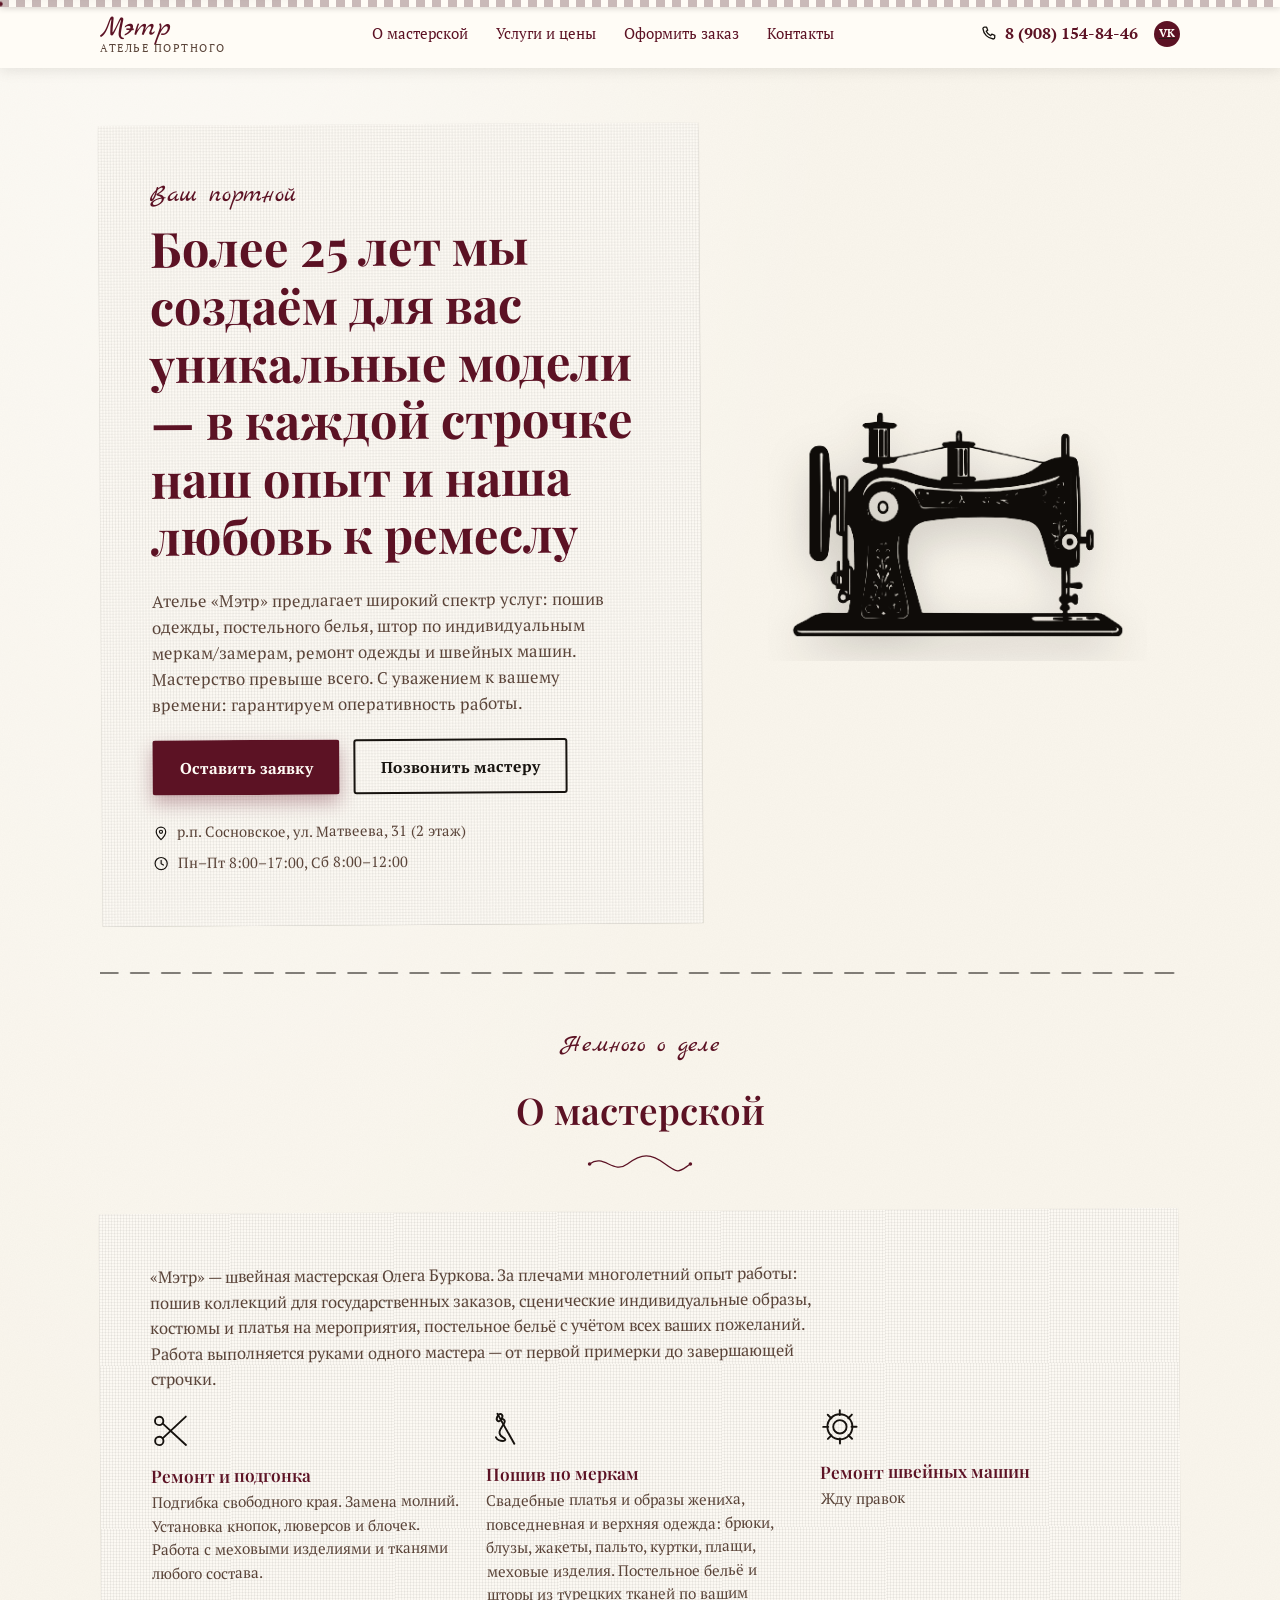
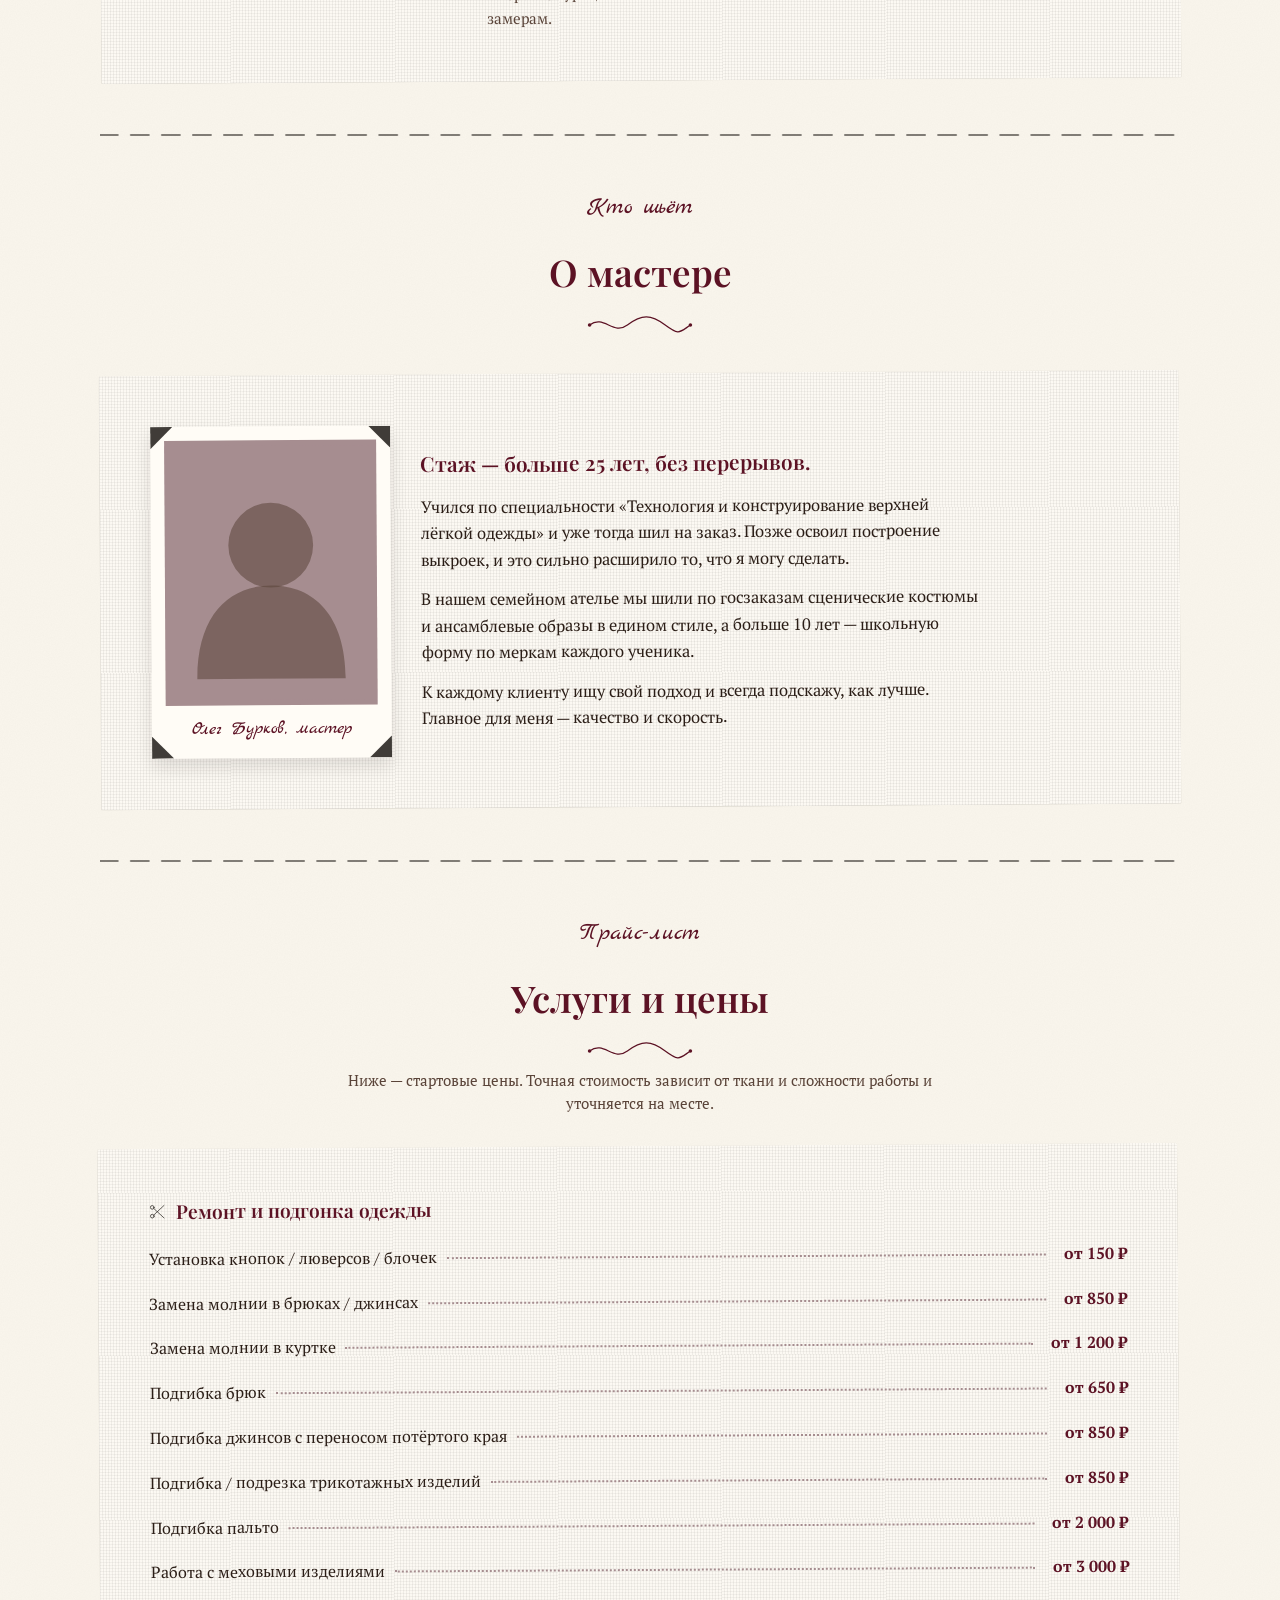
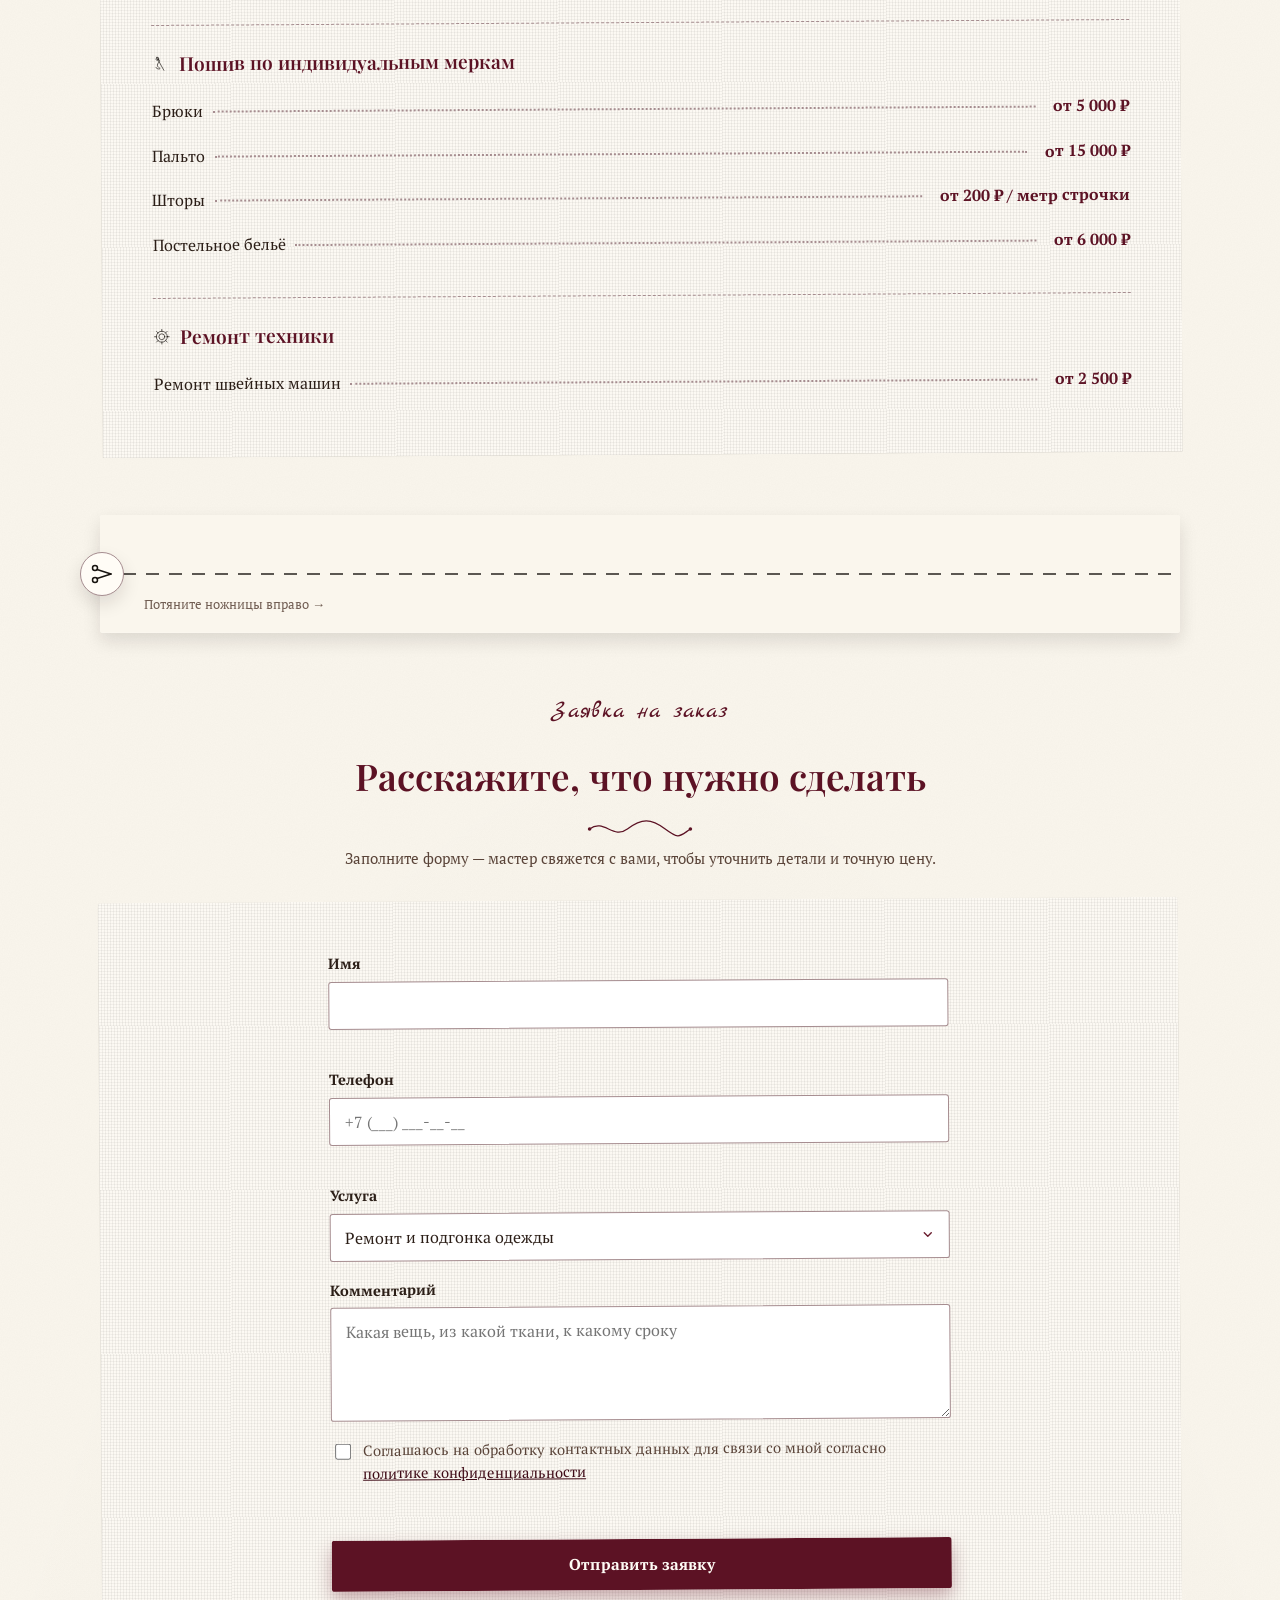
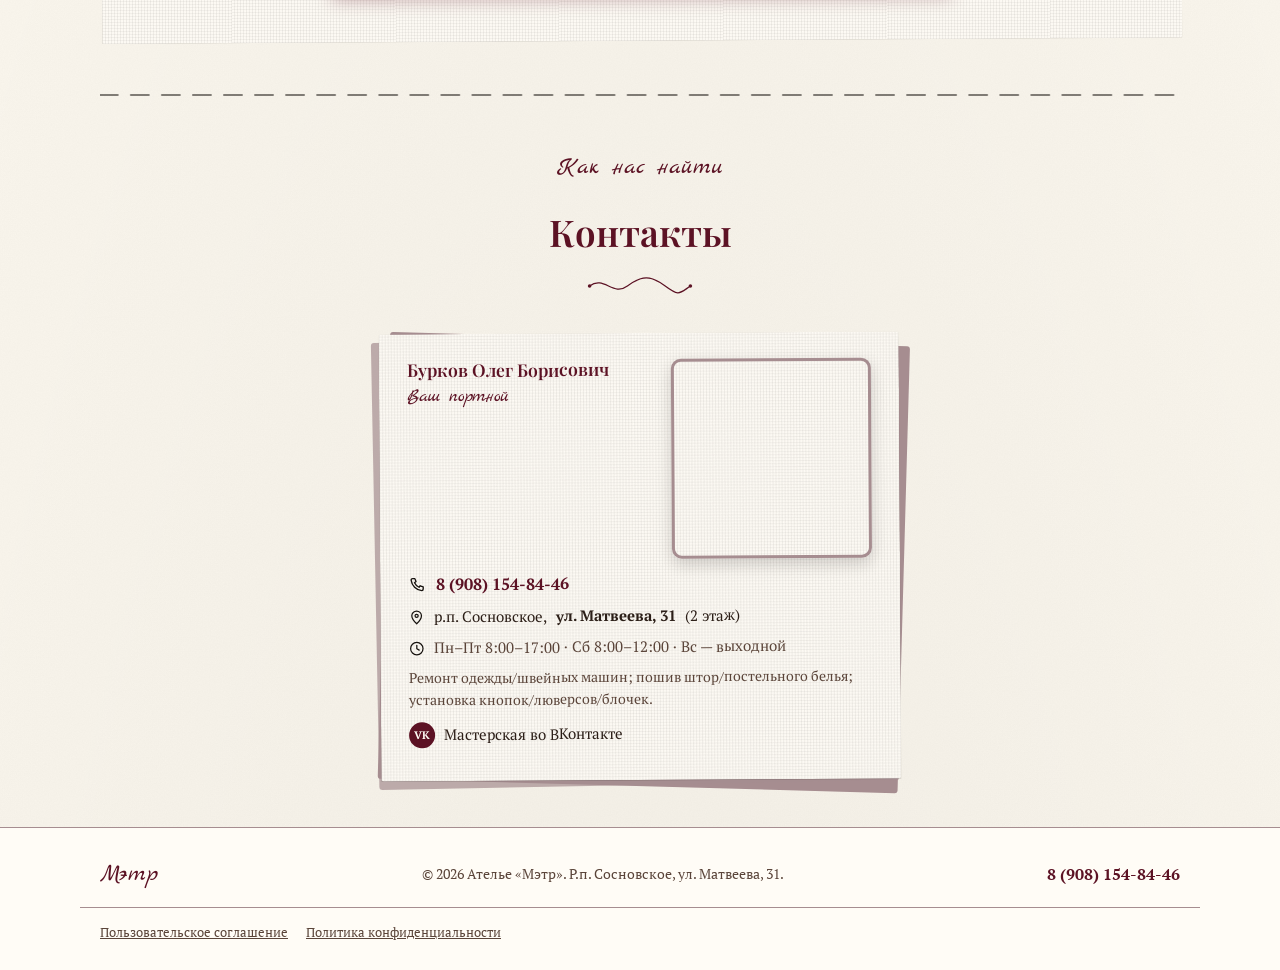
==== commit 0ffae3f1: "Контрастная палитра, текст «О мастере» и описание пошива - Фон #faf6ed, заголовки и акценты глубоким" ====
--- a/index.html
+++ b/index.html
@@ -280,7 +280,12 @@
                   <path d="M20 12 C30 16, 8 26, 20 34 C30 40, 14 40, 12 34" />
                 </svg>
                 <h3>Пошив по меркам</h3>
-                <p>Жду правок</p>
+                <p>
+                  Свадебные платья и образы жениха, повседневная и верхняя
+                  одежда: брюки, блузы, жакеты, пальто, куртки, плащи, меховые
+                  изделия. Постельное бельё и шторы из турецких тканей по вашим
+                  замерам.
+                </p>
               </div>
               <div class="feature">
                 <svg
@@ -366,7 +371,26 @@
                 </figcaption>
               </figure>
 
-              <p class="master-bio">Жду правок</p>
+              <div class="master-bio">
+                <p class="master-bio-lead">
+                  Стаж — больше 25 лет, без перерывов.
+                </p>
+                <p>
+                  Учился по специальности «Технология и конструирование верхней
+                  лёгкой одежды» и уже тогда шил на заказ. Позже освоил
+                  построение выкроек, и это сильно расширило то, что я могу
+                  сделать.
+                </p>
+                <p>
+                  В нашем семейном ателье мы шили по госзаказам сценические
+                  костюмы и ансамблевые образы в едином стиле, а больше 10 лет —
+                  школьную форму по меркам каждого ученика.
+                </p>
+                <p>
+                  К каждому клиенту ищу свой подход и всегда подскажу, как
+                  лучше. Главное для меня — качество и скорость.
+                </p>
+              </div>
             </div>
           </div>
         </div>
@@ -516,7 +540,7 @@
             <p>
               Не уверены, какая услуга нужна?
               <strong>Бесплатно проконсультируем по телефону</strong> и
-              подскажем стоимость.
+              сориентируем по стоимости.
             </p>
           </div>
 
--- a/css/style.css
+++ b/css/style.css
@@ -1,18 +1,20 @@
 /* =============================================================
    МЭТР — ателье портного. Стили.
-   Палитра: тёплый почти-белый фон (#f0efeb), текст — бордовый/
-   винный, декоративные детали (иконки, линии, курсор) — чёрные.
+   Палитра: тёплый кремовый фон (#faf6ed), заголовки и акценты —
+   глубокий тёмный бордовый, основной текст — тёмно-коричневый,
+   декоративные детали (иконки, линии, курсор) — чёрные.
    ============================================================= */
 
 :root{
   /* --- цвет --- */
-  --bg:           #f0efeb;   /* фон страницы */
-  --card:         #faf9f6;   /* блоки — чуть светлее/белее фона */
+  --bg:           #faf6ed;   /* фон страницы — тёплый кремовый */
+  --card:         #fffcf6;   /* блоки — чуть светлее фона */
   --card-edge:    #a68d90;   /* границы, пунктир — приглушённый пыльно-винный тон */
   --input:        #ffffff;   /* поля ввода — самые светлые, читаются как "заполняемые" */
-  --wine:         #6b1e2f;   /* основной текст и акцент — бордовый/винный */
-  --wine-dark:    #4a1420;   /* hover/pressed у винных кнопок и ссылок */
-  --wine-soft:    #7d3646;   /* второстепенный текст — тот же винный тон, чуть мягче */
+  --wine:         #5c1224;   /* заголовки и акценты — глубокий тёмный бордовый (12.4:1 на фоне) */
+  --wine-dark:    #3f0b17;   /* hover/pressed у бордовых кнопок и ссылок */
+  --text:         #2b1e17;   /* основной текст — тёмно-коричневый, почти чёрный (15:1) */
+  --text-soft:    #5a4439;   /* второстепенный текст — тот же коричневый, мягче (8.4:1) */
   --ink:          #17130f;   /* "детали": иконки, линии-стежки, рамки, курсор — чёрный */
 
   /* --- типографика --- */
@@ -45,7 +47,7 @@
 body{
   margin: 0;
   font-family: var(--font-body);
-  color: var(--wine);
+  color: var(--text);
   background-color: var(--bg);
   background-image:
     radial-gradient(ellipse 90% 60% at 15% -10%, rgba(255,255,255,0.6), transparent 60%),
@@ -235,7 +237,7 @@
   padding: 0 clamp(18px, 5vw, 40px);
   overflow: hidden;
 }
-.seam-reveal p{ margin:0; color: var(--wine); font-size:.92rem; line-height:1.45; text-align:left; }
+.seam-reveal p{ margin:0; color: var(--text); font-size:.92rem; line-height:1.45; text-align:left; }
 .seam-reveal strong{ color: var(--wine-dark); }
 
 .seam-flap{
@@ -270,7 +272,7 @@
 .seam-hint{
   position:absolute; left: 64px; top: 50%;
   transform: translateY(20px);
-  font-size:.82rem; color: var(--wine-soft); opacity:.85; white-space:nowrap;
+  font-size:.82rem; color: var(--text-soft); opacity:.85; white-space:nowrap;
   transition: opacity .25s ease;
 }
 .seam-cut.is-dragging .seam-hint,
@@ -346,7 +348,7 @@
 .master-photo-placeholder{ width:100%; height:100%; display:block; }
 .master-photo-placeholder rect{ fill: var(--card-edge); opacity:.45; }
 .master-photo-placeholder circle,
-.master-photo-placeholder path{ fill: var(--wine-soft); opacity:.55; }
+.master-photo-placeholder path{ fill: var(--text-soft); opacity:.55; }
 
 .master-caption{
   margin: 10px 0 0;
@@ -365,7 +367,14 @@
 .master-corner-bl{ bottom:0; left:0; clip-path: polygon(0 100%, 100% 100%, 0 0); }
 .master-corner-br{ bottom:0; right:0; clip-path: polygon(100% 100%, 0 100%, 100% 0); }
 
-.master-bio{ color: var(--wine-soft); font-size: 1.03rem; line-height: 1.6; margin:0; }
+.master-bio{ color: var(--text); font-size: 1.03rem; line-height: 1.6; max-width: 62ch; }
+.master-bio p{ margin: 0 0 .8em; }
+.master-bio p:last-child{ margin-bottom: 0; }
+.master-bio-lead{
+  font-family: var(--font-display); font-weight: 600;
+  font-size: 1.3rem; line-height: 1.3;
+  color: var(--wine);
+}
 
 
 .btn{
@@ -445,7 +454,7 @@
 }
 .brand{ display:flex; flex-direction:column; text-decoration:none; color: var(--wine); line-height:1; }
 .brand-script{ font-family: var(--font-script); font-size: 1.8rem; }
-.brand-caption{ font-size:.68rem; letter-spacing:.14em; text-transform:uppercase; color: var(--wine-soft); }
+.brand-caption{ font-size:.68rem; letter-spacing:.14em; text-transform:uppercase; color: var(--text-soft); }
 
 .nav ul{ display:flex; gap: 28px; }
 .nav a{ text-decoration:none; color: var(--wine); font-size:.95rem; position:relative; padding: 6px 0; }
@@ -476,9 +485,9 @@
   align-items:center;
 }
 .hero-card .eyebrow{ font-family: var(--font-script); font-size:1.6rem; color: var(--wine); margin:0 0 .1em; }
-.hero-card .lead{ color: var(--wine-soft); font-size:1.05rem; max-width:52ch; }
+.hero-card .lead{ color: var(--text-soft); font-size:1.05rem; max-width:52ch; }
 .hero-actions{ display:flex; flex-wrap:wrap; gap:14px; margin: 22px 0 26px; }
-.hero-meta{ display:flex; flex-direction:column; gap:8px; font-size:.92rem; color: var(--wine-soft); }
+.hero-meta{ display:flex; flex-direction:column; gap:8px; font-size:.92rem; color: var(--text-soft); }
 .hero-meta li{ display:flex; align-items:center; gap:.55em; }
 .hero-meta .icon{ color: var(--ink); }
 
@@ -493,16 +502,16 @@
 .section-head{ text-align:center; max-width: 640px; margin: 0 auto 30px; }
 .eyebrow-script{ font-family: var(--font-script); font-size:1.5rem; color: var(--wine); }
 .section-head .flourish{ margin-left:auto; margin-right:auto; }
-.section-note{ color: var(--wine-soft); font-size:.95rem; }
+.section-note{ color: var(--text-soft); font-size:.95rem; }
 
 /* ================= о мастерской ================= */
-.about-card p{ font-size: 1.03rem; color: var(--wine-soft); max-width: 74ch; }
+.about-card p{ font-size: 1.03rem; color: var(--text-soft); max-width: 74ch; }
 .feature-grid{
   display:grid; gap: 26px; margin-top: 18px;
   grid-template-columns: 1fr;
 }
 .feature h3{ margin: .5em 0 .25em; font-size:1.08rem; }
-.feature p{ color: var(--wine-soft); font-size:.95rem; margin:0; }
+.feature p{ color: var(--text-soft); font-size:.95rem; margin:0; }
 
 /* ================= прайс-лист ================= */
 .price-group + .price-group{ margin-top: 30px; padding-top: 26px; border-top: 1px dashed var(--card-edge); }
@@ -545,7 +554,7 @@
 /* ================= форма заказа ================= */
 .order-form{ display:grid; gap: 18px; max-width: 620px; margin: 0 auto; }
 .form-row{ display:flex; flex-direction:column; gap: 6px; min-width: 0; }
-.form-row label{ font-weight:700; font-size:.92rem; color: var(--wine-soft); }
+.form-row label{ font-weight:700; font-size:.92rem; color: var(--text); }
 .form-row input, .form-row select, .form-row textarea{
   width: 100%;
   min-width: 0;
@@ -556,7 +565,7 @@
   border: 1.5px solid var(--card-edge);
   border-radius: var(--radius);
   background: var(--input);
-  color: var(--wine);
+  color: var(--text);
   resize: vertical;
 }
 .form-row input:focus, .form-row select:focus, .form-row textarea:focus{
@@ -574,7 +583,7 @@
 .form-row.has-error input, .form-row.has-error textarea{ border-color: var(--wine-dark); }
 .form-error{ color: var(--wine-dark); font-size: .85rem; min-height: 1.1em; }
 
-.form-consent{ display:flex; align-items:flex-start; gap:.6em; font-size:.92rem; color: var(--wine-soft); max-width:620px; margin: 0 auto; }
+.form-consent{ display:flex; align-items:flex-start; gap:.6em; font-size:.92rem; color: var(--text-soft); max-width:620px; margin: 0 auto; }
 .form-consent input{ margin-top: .3em; accent-color: var(--wine); width: 16px; height: 16px; flex: none; }
 
 .btn-submit{ max-width: 620px; margin: 4px auto 0; width:100%; }
@@ -598,7 +607,7 @@
   100%{ transform: scale(1) rotate(-8deg); opacity:.9; }
 }
 .order-confirm-text{ font-size:1.05rem; font-weight:700; margin-top: 10px; color: var(--wine); }
-.order-confirm-note{ color: var(--wine-soft); font-size:.92rem; }
+.order-confirm-note{ color: var(--text-soft); font-size:.92rem; }
 .order-confirm-note a{ color: var(--wine); font-weight:700; text-decoration:none; }
 
 /* ================= контакты — визитка ================= */
@@ -607,10 +616,10 @@
 .bcard-head{ display:flex; align-items:flex-start; justify-content:space-between; gap:18px; margin-bottom: 12px; }
 .contact-name{ margin-bottom:.1em; font-size:1.1rem; }
 .contact-caption{ font-family: var(--font-script); font-size:1.15rem; color: var(--wine); margin:0; }
-.contact-line{ display:flex; align-items:center; gap:.6em; margin-bottom: .5em; text-decoration:none; color: var(--wine); font-size:.94rem; }
+.contact-line{ display:flex; align-items:center; gap:.6em; margin-bottom: .5em; text-decoration:none; color: var(--text); font-size:.94rem; }
 .contact-line .icon{ color: var(--ink); }
-.contact-phone{ font-weight:700; font-size:1.02rem; }
-.contact-hours-line{ color: var(--wine-soft); }
+.contact-phone{ font-weight:700; font-size:1.02rem; color: var(--wine); }
+.contact-hours-line{ color: var(--text-soft); }
 .contact-map{
   flex: none;
   display:block; width: 200px; height: 200px;
@@ -619,7 +628,7 @@
   box-shadow: 0 6px 16px rgba(23,19,15,.18);
 }
 .contact-map iframe{ display:block; width:100%; height:100%; border:0; }
-.contact-services{ color: var(--wine-soft); font-size:.88rem; margin: .2em 0 .8em; }
+.contact-services{ color: var(--text-soft); font-size:.88rem; margin: .2em 0 .8em; }
 .vk-badge{
   display:inline-flex; align-items:center; justify-content:center;
   width: 26px; height:26px; border-radius:50%;
@@ -628,7 +637,7 @@
 }
 
 /* ================= футер ================= */
-.site-footer{ background: var(--card); color: var(--wine-soft); padding: 28px 0; border-top: 1px solid var(--card-edge); }
+.site-footer{ background: var(--card); color: var(--text-soft); padding: 28px 0; border-top: 1px solid var(--card-edge); }
 .footer-inner{ display:flex; flex-wrap:wrap; align-items:center; justify-content:space-between; gap:14px; }
 .footer-brand{ font-family: var(--font-script); font-size:1.5rem; color: var(--wine); }
 .footer-inner p{ margin:0; font-size:.85rem; }
@@ -639,7 +648,7 @@
   margin-top: 14px; padding-top: 14px;
   border-top: 1px solid var(--card-edge);
 }
-.footer-legal a{ font-size:.82rem; color: var(--wine-soft); text-decoration: underline; }
+.footer-legal a{ font-size:.82rem; color: var(--text-soft); text-decoration: underline; }
 
 .form-consent a{ color: var(--wine-dark); text-decoration: underline; }
 
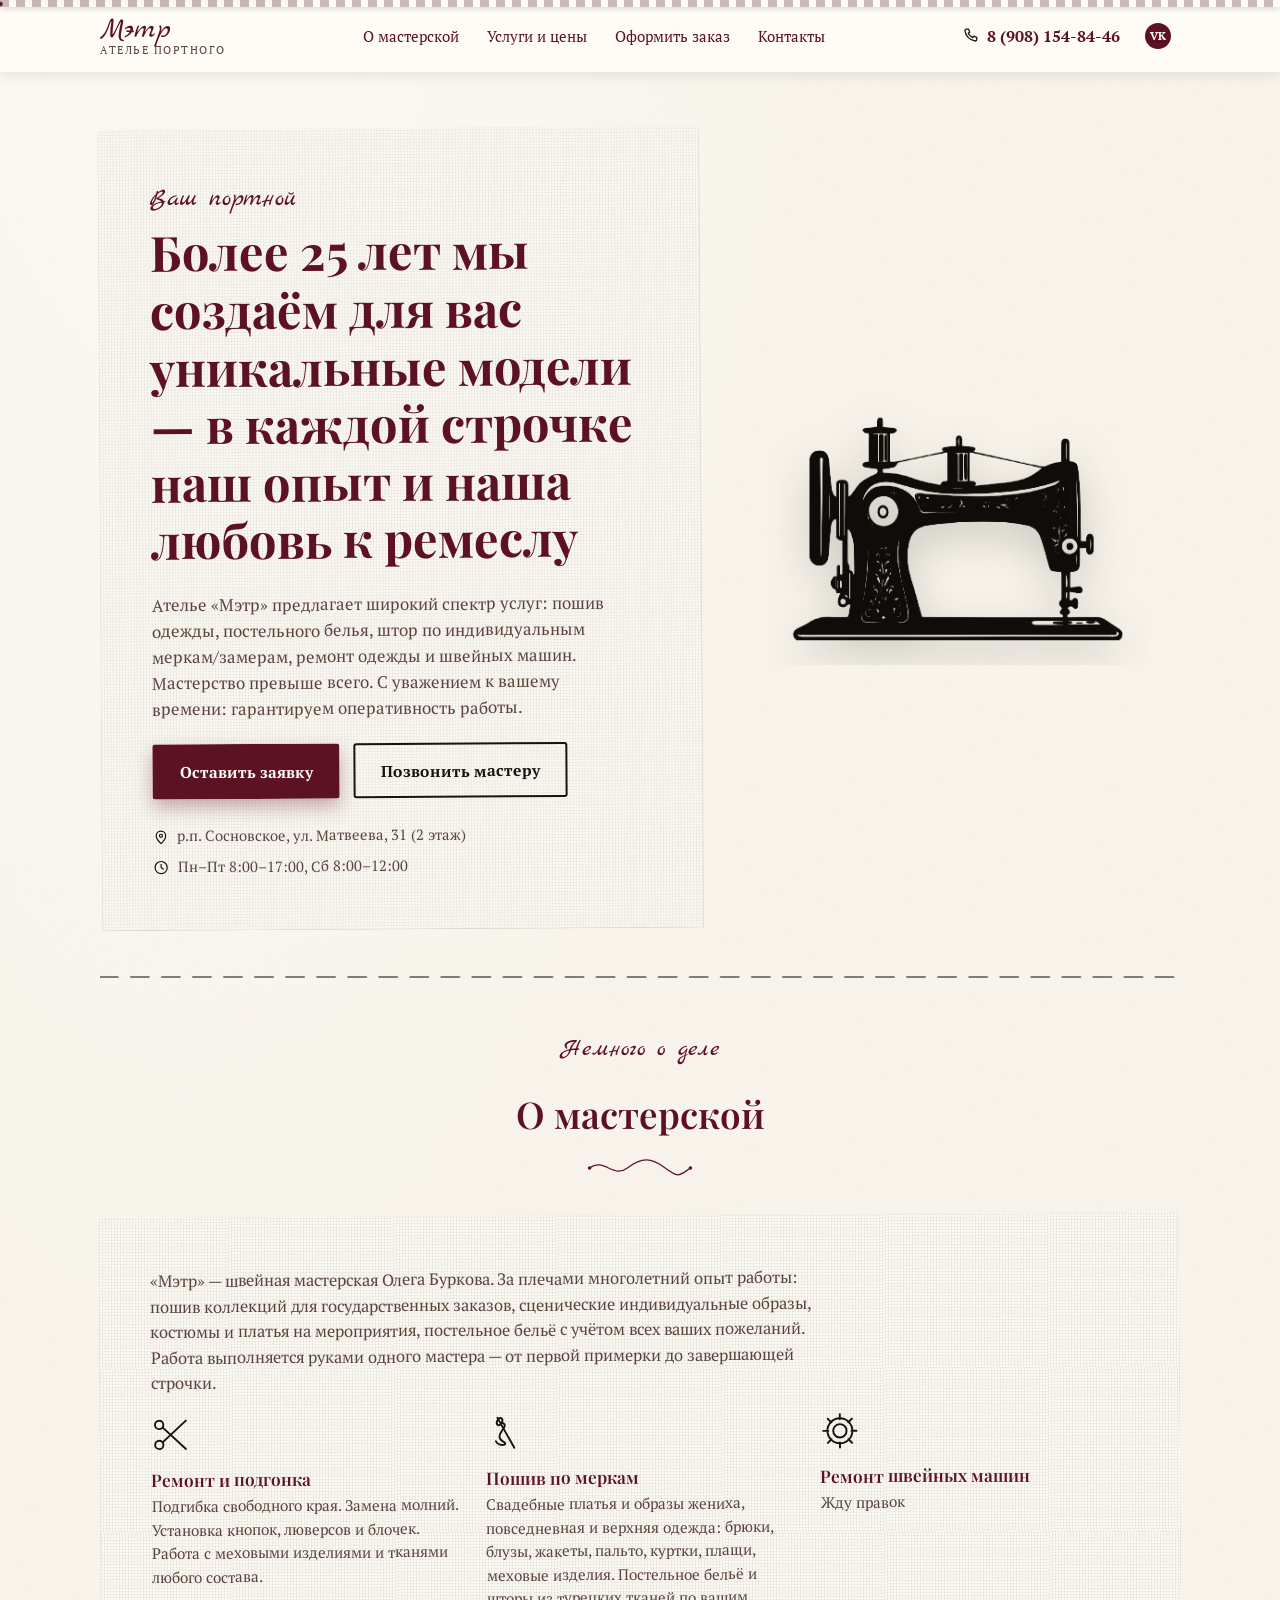
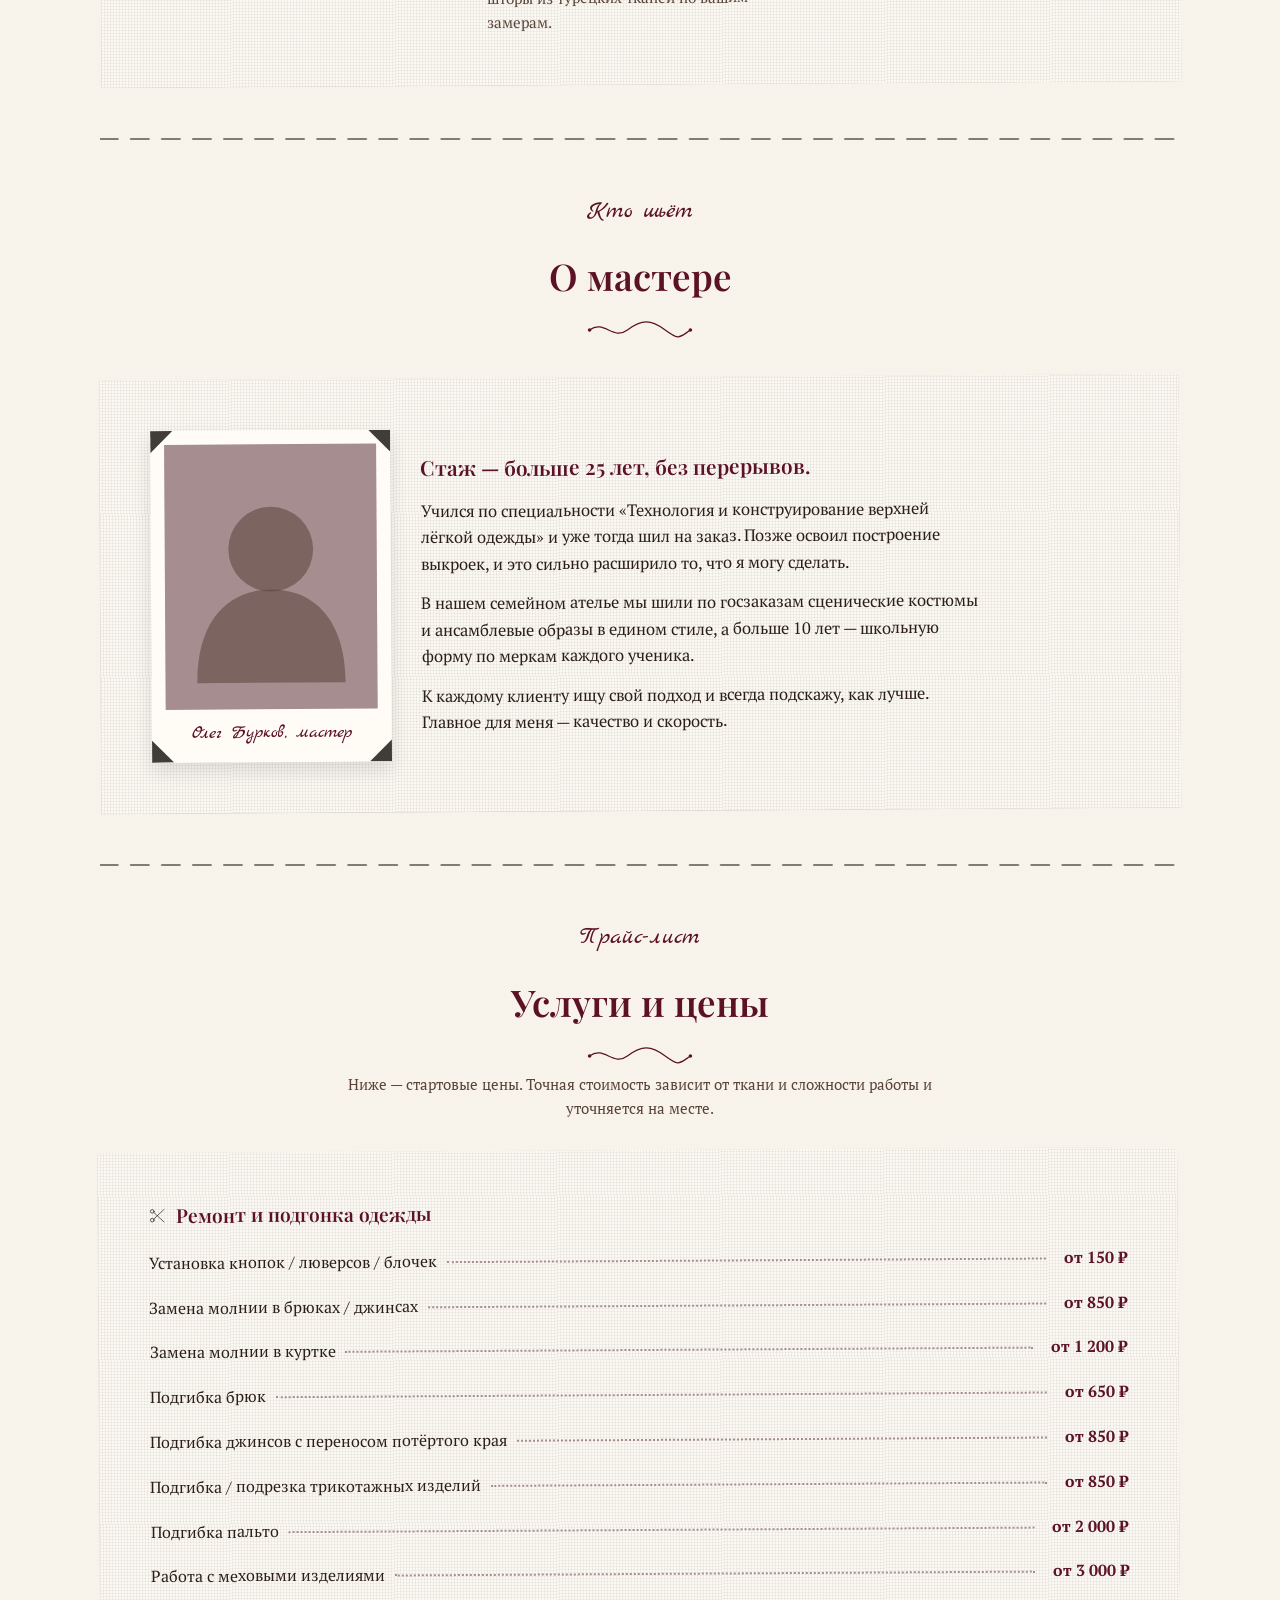
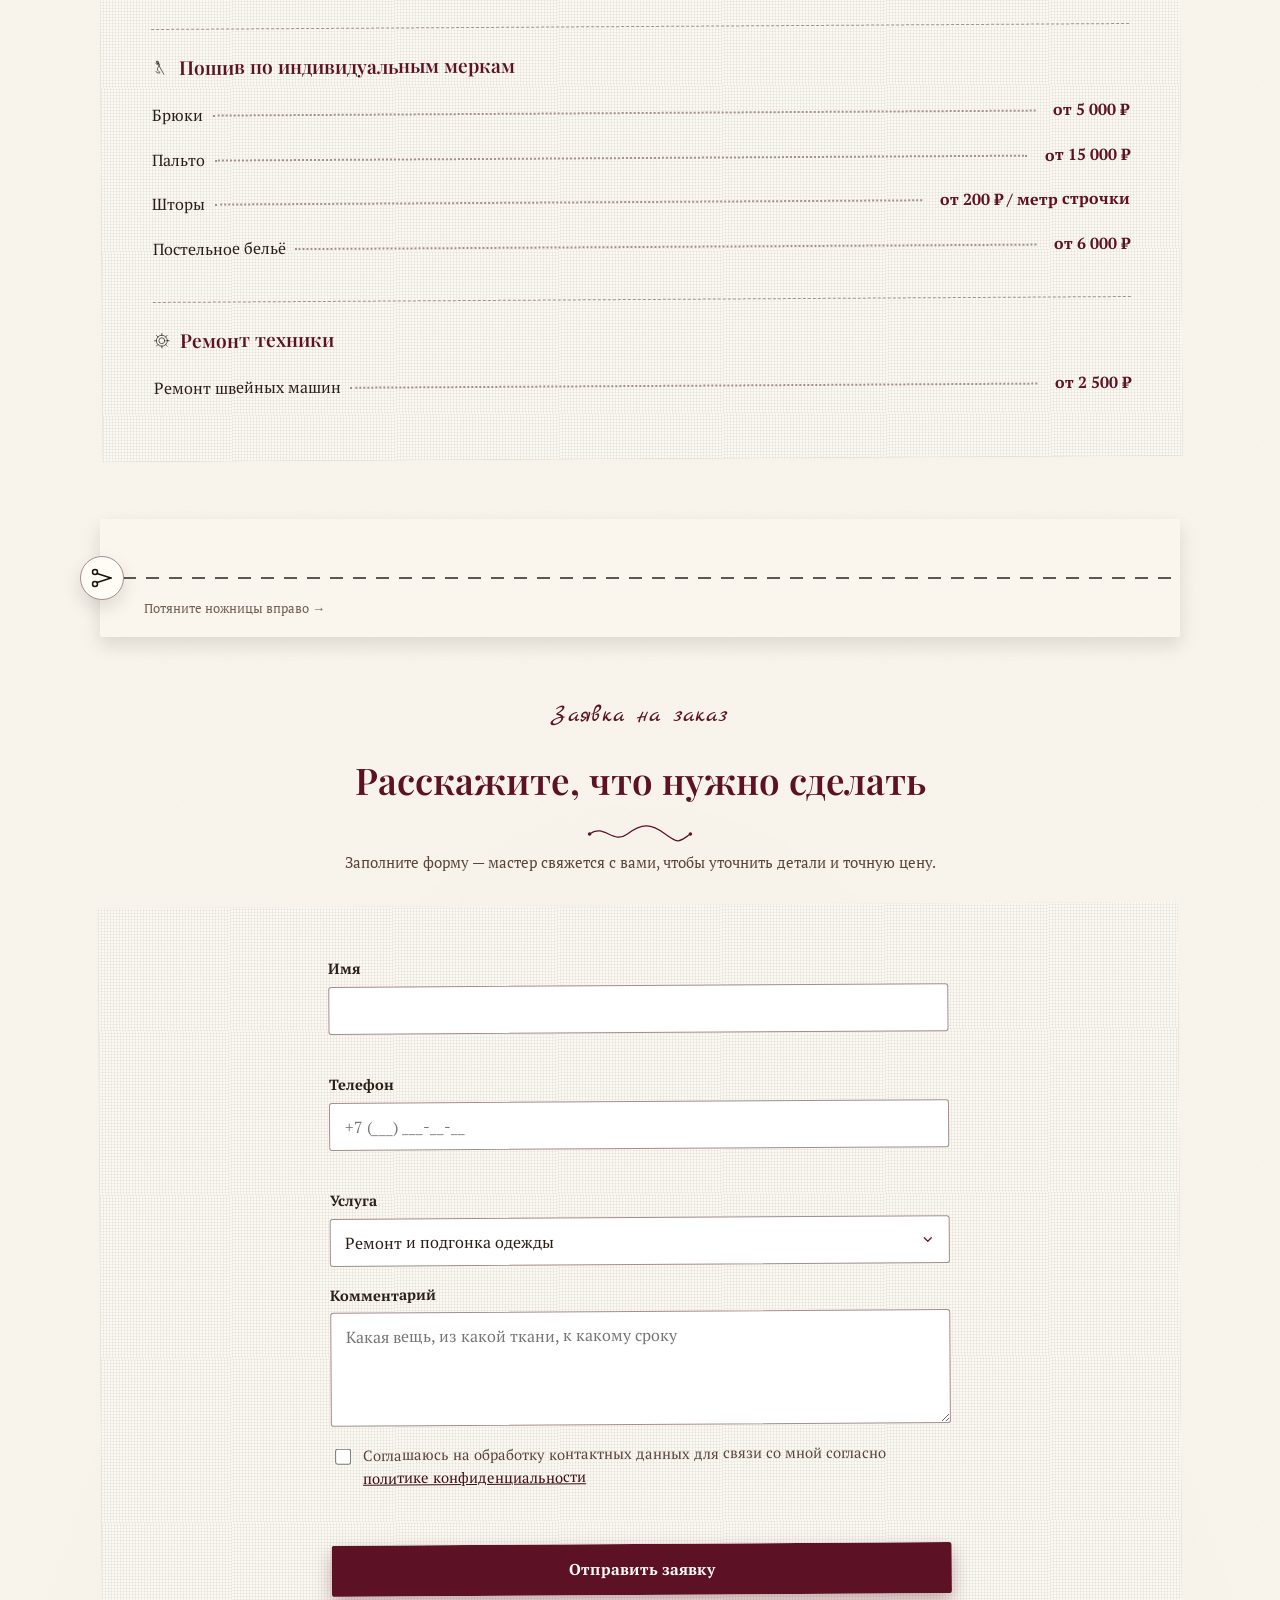
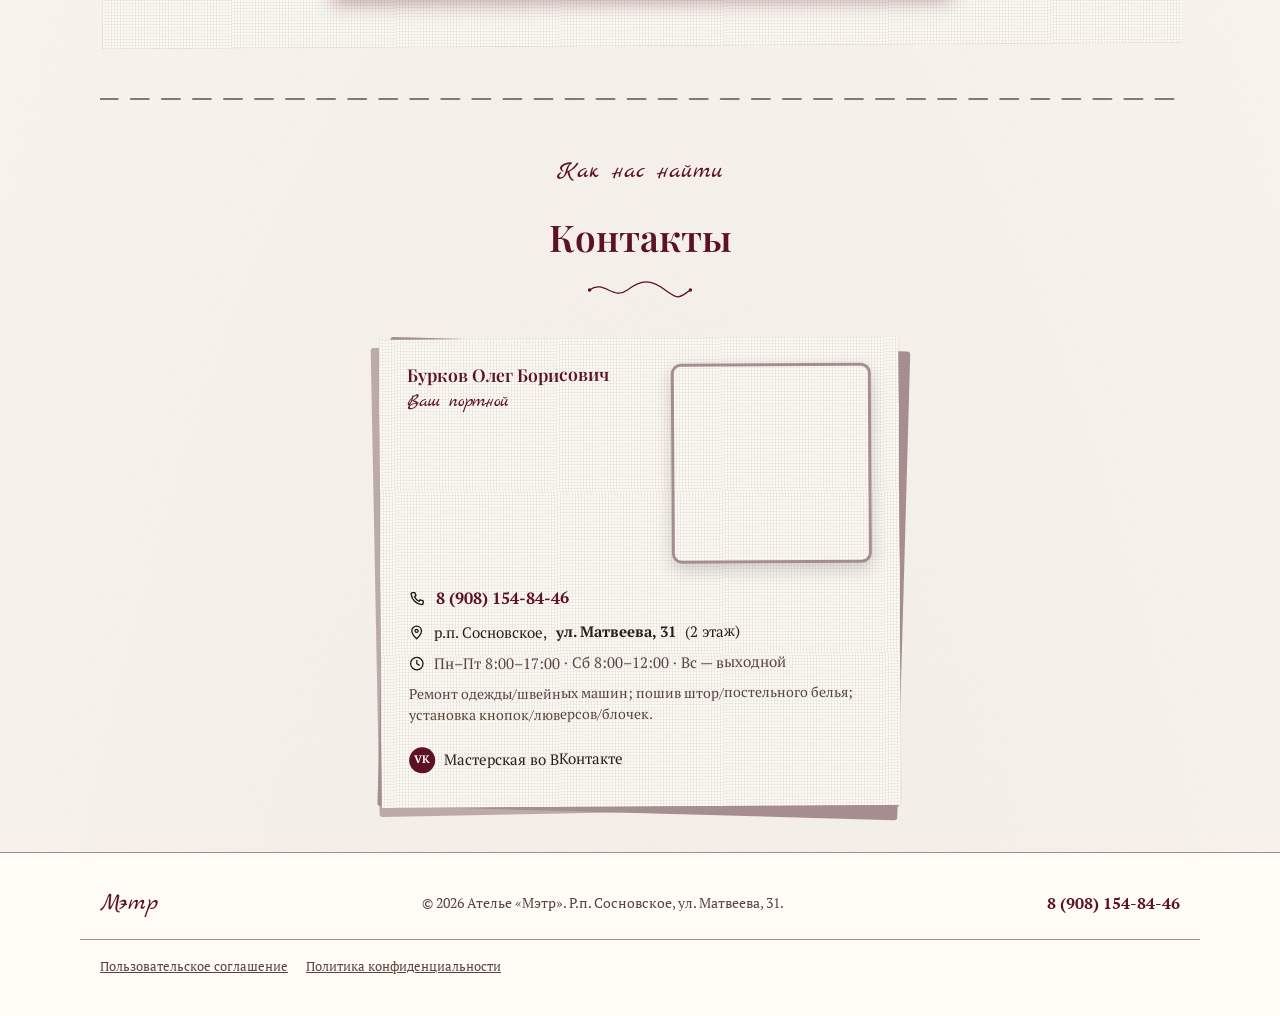
==== commit 14dcc6bd: "Мобильная версия: кнопка «Позвонить» в шапке, зоны нажатия 44px, разрез шва нажатием - На экранах до" ====
--- a/index.html
+++ b/index.html
@@ -116,13 +116,18 @@
         </nav>
 
         <div class="header-actions">
-          <a class="phone-link" href="tel:+79081548446">
+          <a
+            class="phone-link"
+            href="tel:+79081548446"
+            aria-label="Позвонить мастеру: 8 (908) 154-84-46"
+          >
             <svg class="icon" viewBox="0 0 24 24" aria-hidden="true">
               <path
                 d="M6 3h3l1.5 4-2 1.6a12.5 12.5 0 0 0 6 6l1.6-2 4 1.5v3a2 2 0 0 1-2 2A16 16 0 0 1 4 5a2 2 0 0 1 2-2Z"
               />
             </svg>
-            <span>8 (908) 154-84-46</span>
+            <span class="phone-number">8 (908) 154-84-46</span>
+            <span class="phone-cta">Позвонить</span>
           </a>
           <a
             class="vk-link"
--- a/css/style.css
+++ b/css/style.css
@@ -467,13 +467,15 @@
 .header-actions{ display:flex; align-items:center; gap:16px; }
 .phone-link{ display:flex; align-items:center; gap:.45em; color: var(--wine); text-decoration:none; font-weight:700; white-space:nowrap; }
 .phone-link .icon{ color: var(--ink); }
-
-.vk-link{ display:flex; transition: transform .18s ease; }
+.phone-cta{ display:none; }
+
+/* зона нажатия 44×44, сам значок остаётся 26px */
+.vk-link{ display:flex; align-items:center; justify-content:center; min-width:44px; min-height:44px; transition: transform .18s ease; }
 .vk-link:hover{ transform: translateY(-1px); }
 
 .nav-toggle{
   display:none; flex-direction:column; justify-content:center; gap:5px;
-  width:38px; height:34px; background:transparent; border:none; cursor:pointer; padding:0;
+  width:44px; height:44px; background:transparent; border:none; cursor:pointer; padding:0 4px;
 }
 .nav-toggle span{ display:block; height:2px; background: var(--ink); border-radius:2px; }
 
@@ -618,6 +620,7 @@
 .contact-caption{ font-family: var(--font-script); font-size:1.15rem; color: var(--wine); margin:0; }
 .contact-line{ display:flex; align-items:center; gap:.6em; margin-bottom: .5em; text-decoration:none; color: var(--text); font-size:.94rem; }
 .contact-line .icon{ color: var(--ink); }
+a.contact-line{ min-height: 44px; margin-bottom: 0; }
 .contact-phone{ font-weight:700; font-size:1.02rem; color: var(--wine); }
 .contact-hours-line{ color: var(--text-soft); }
 .contact-map{
@@ -641,14 +644,14 @@
 .footer-inner{ display:flex; flex-wrap:wrap; align-items:center; justify-content:space-between; gap:14px; }
 .footer-brand{ font-family: var(--font-script); font-size:1.5rem; color: var(--wine); }
 .footer-inner p{ margin:0; font-size:.85rem; }
-.footer-inner a{ text-decoration:none; color: var(--wine); font-weight:700; }
+.footer-inner a{ display:inline-flex; align-items:center; min-height:44px; text-decoration:none; color: var(--wine); font-weight:700; }
 
 .footer-legal{
-  display:flex; flex-wrap:wrap; gap:6px 18px;
-  margin-top: 14px; padding-top: 14px;
+  display:flex; flex-wrap:wrap; gap:0 18px;
+  margin-top: 14px; padding-top: 4px;
   border-top: 1px solid var(--card-edge);
 }
-.footer-legal a{ font-size:.82rem; color: var(--text-soft); text-decoration: underline; }
+.footer-legal a{ display:inline-flex; align-items:center; min-height:44px; font-size:.82rem; color: var(--text-soft); text-decoration: underline; }
 
 .form-consent a{ color: var(--wine-dark); text-decoration: underline; }
 
@@ -673,7 +676,26 @@
   .nav ul{ flex-direction:column; gap:0; padding: 6px 20px 18px; }
   .nav a{ display:block; padding: 12px 0; border-bottom: 1px solid rgba(23,19,15,.1); }
   .nav-toggle{ display:flex; }
-  .phone-link span{ display:none; }
+
+  /* на телефоне номер в шапке заменяет заметная кнопка звонка */
+  .header-inner{ gap: 8px; }
+  .header-actions{ gap: 4px; }
+  .phone-number{ display:none; }
+  .phone-cta{ display:inline; }
+  .phone-link{
+    min-height: 44px; padding: 0 16px;
+    border-radius: 22px;
+    background: var(--wine); color: var(--card);
+    box-shadow: 0 4px 10px rgba(92,18,36,.25);
+  }
+  .phone-link .icon{ color: currentColor; }
+  .phone-link:active{ background: var(--wine-dark); }
+}
+
+@media (max-width: 359px){
+  .header-inner{ padding-left: 12px; padding-right: 12px; }
+  .phone-link{ padding: 0 14px; }
+  .phone-link .icon{ display:none; }
 }
 
 @media (max-width: 560px){
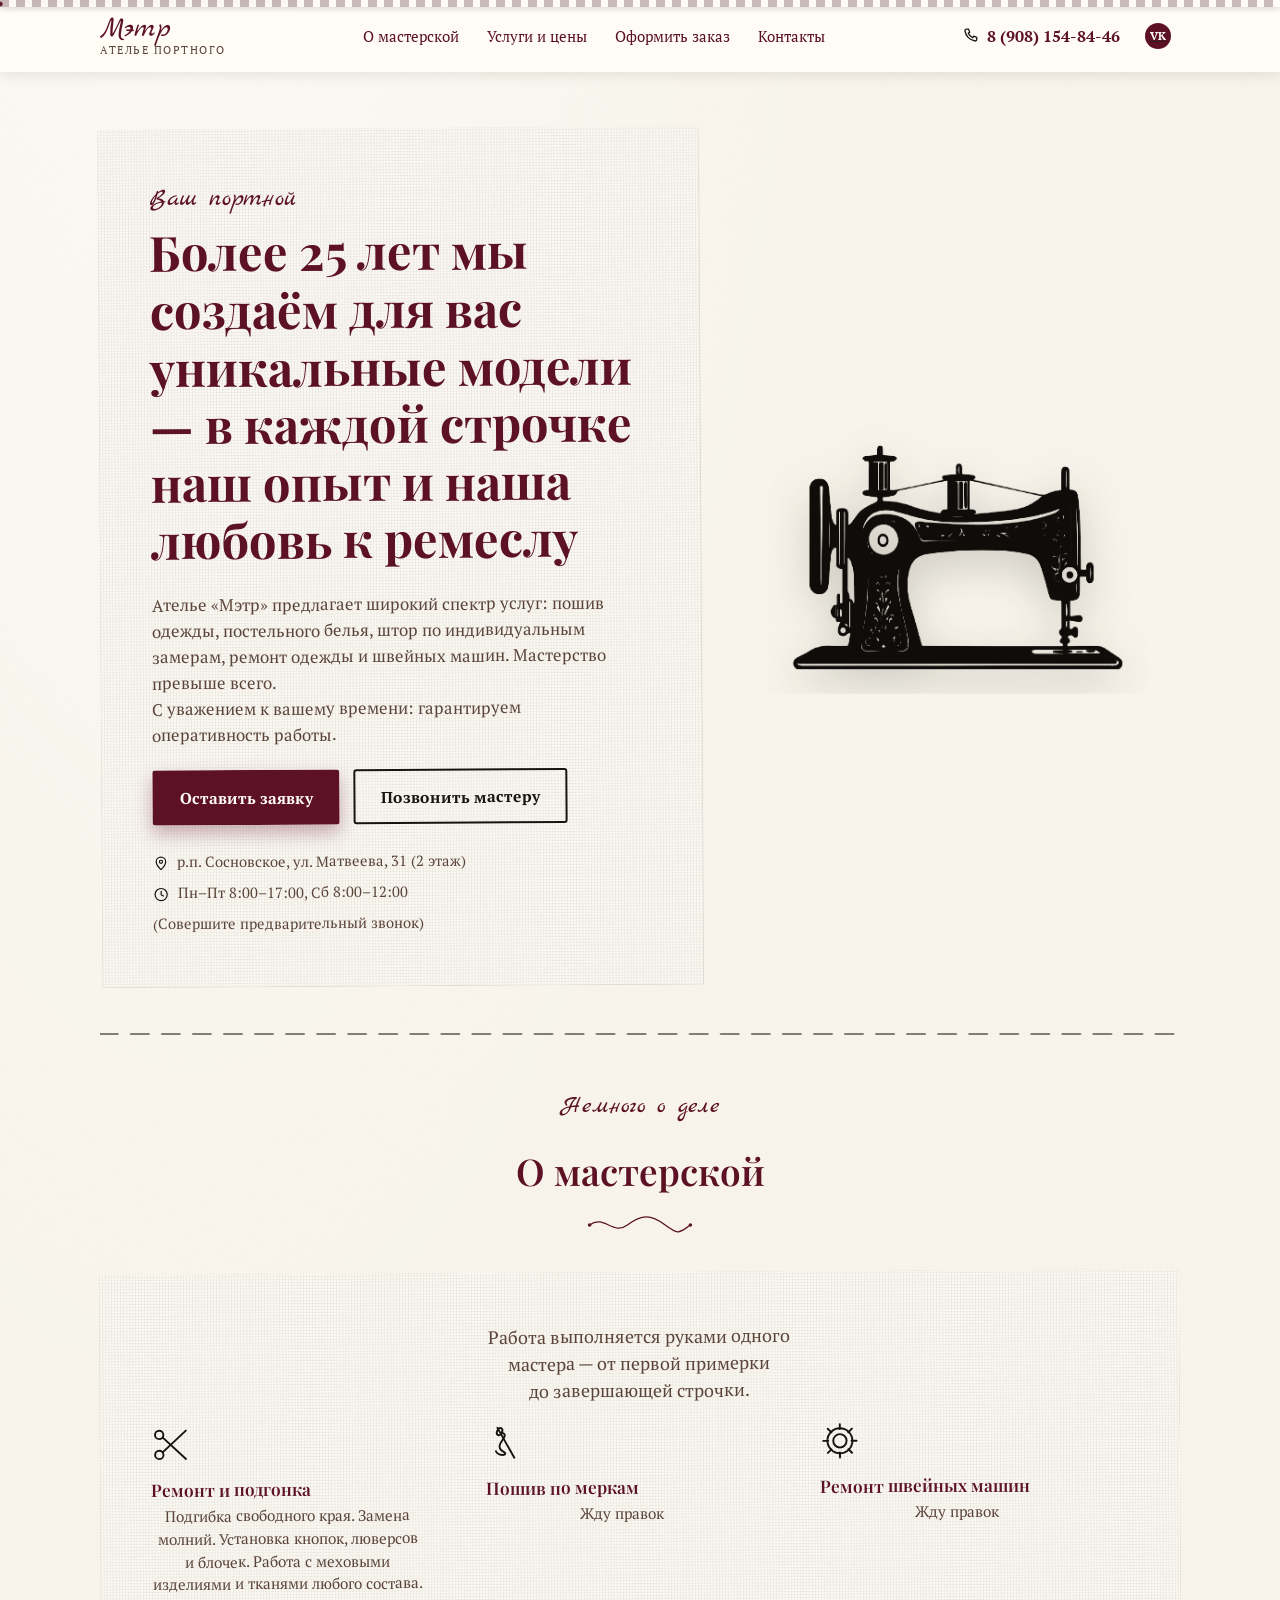
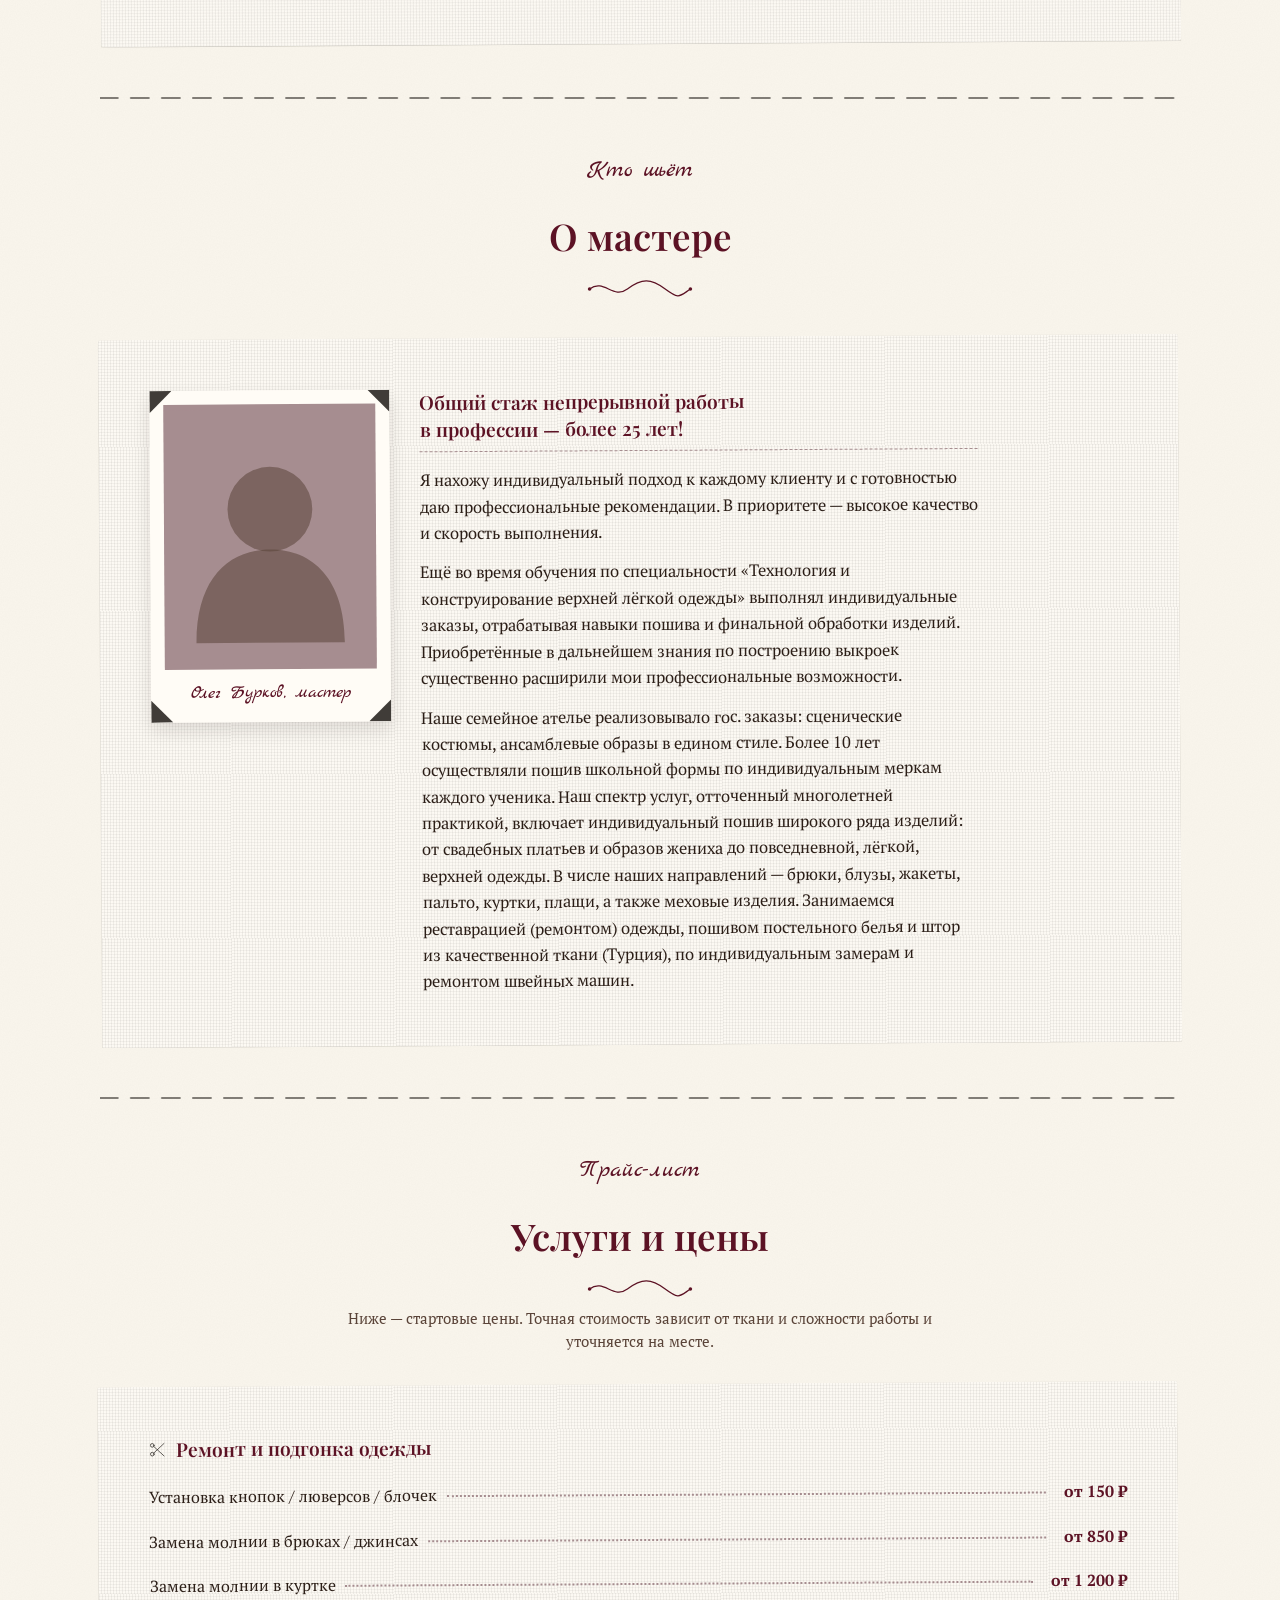
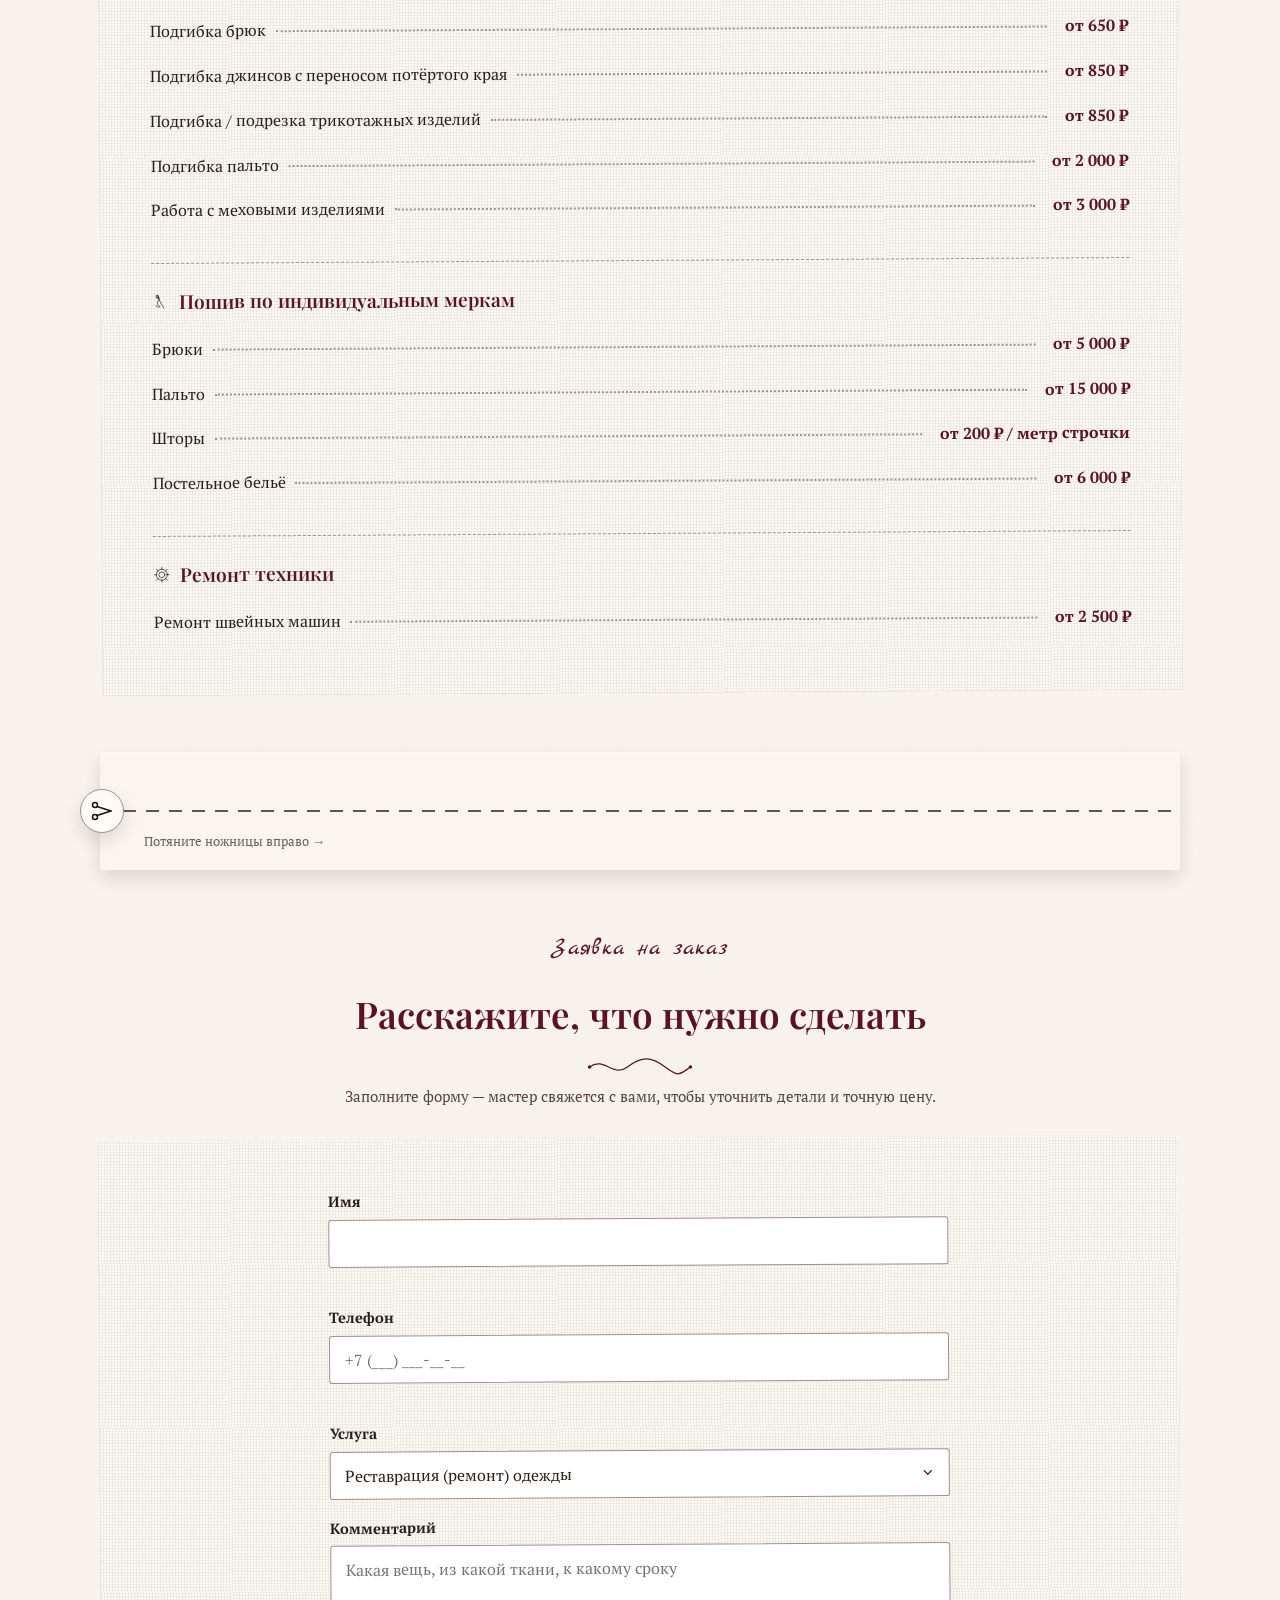
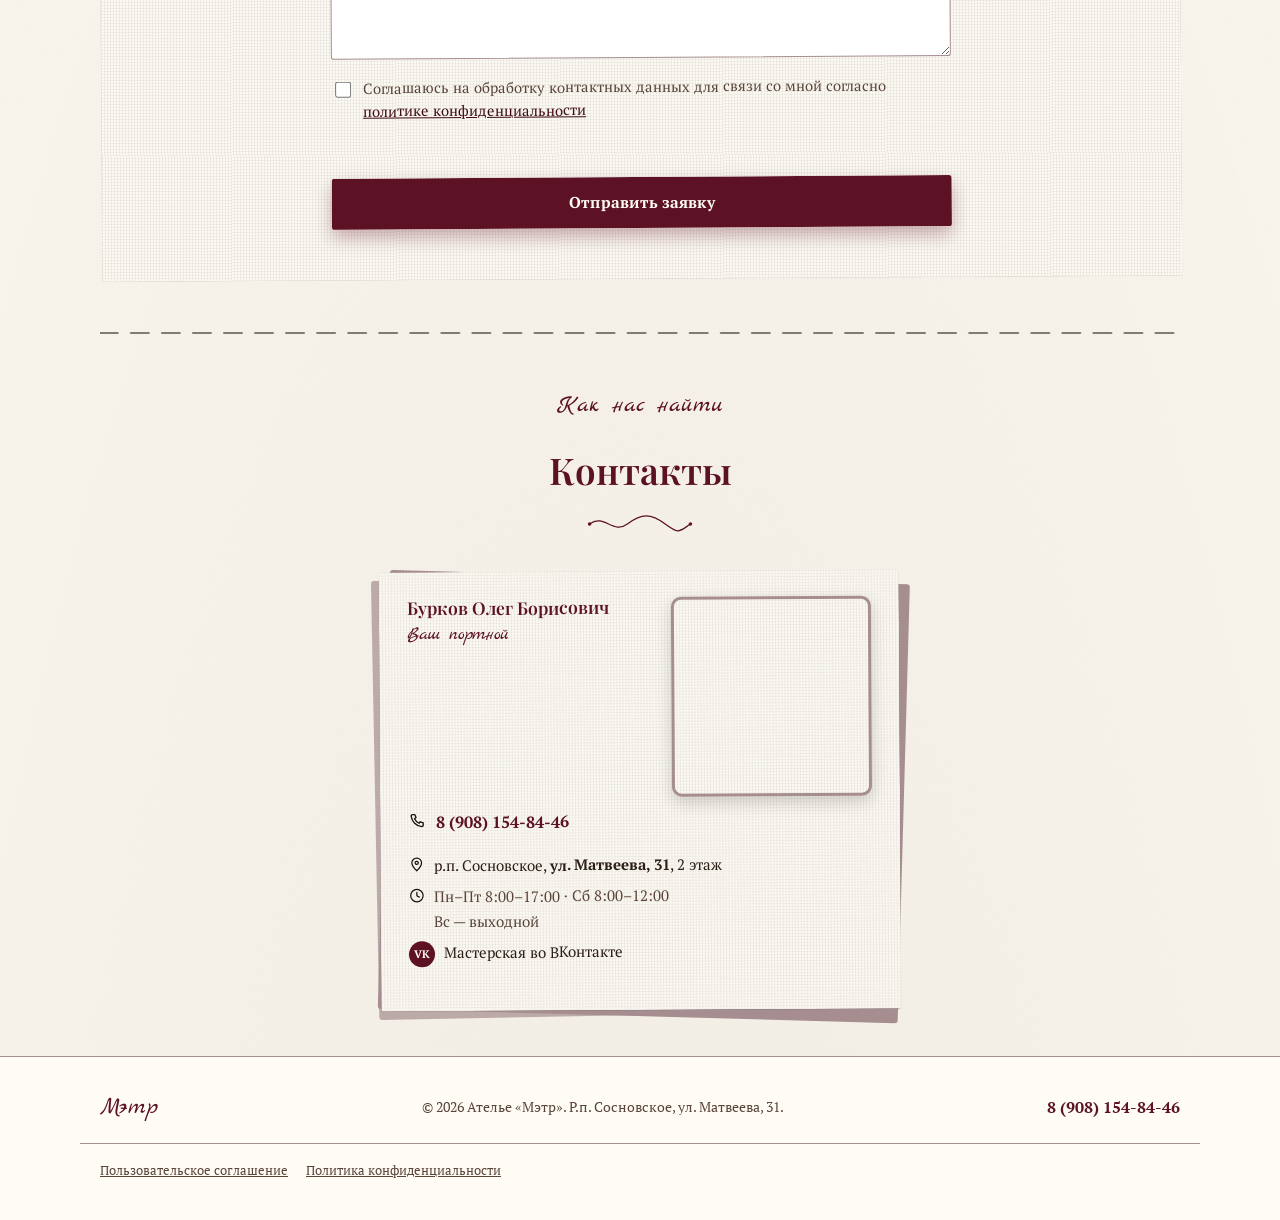
==== commit 5b1e2862: "Текст «О мастере» целиком, правки контактов и анкеты - «О мастере»: полный текст мастера, первая фра" ====
--- a/index.html
+++ b/index.html
@@ -164,9 +164,9 @@
             </h1>
             <p class="lead">
               Ателье «Мэтр» предлагает широкий спектр услуг: пошив одежды,
-              постельного белья, штор по индивидуальным меркам/замерам, ремонт
-              одежды и швейных машин. Мастерство превыше всего. С уважением к
-              вашему времени: гарантируем оперативность работы.
+              постельного белья, штор по индивидуальным замерам, ремонт одежды и
+              швейных машин. Мастерство превыше всего.<br />С уважением к вашему
+              времени: гарантируем оперативность работы.
             </p>
 
             <div class="hero-actions">
@@ -202,6 +202,9 @@
                 </svg>
                 Пн–Пт 8:00–17:00, Сб 8:00–12:00
               </li>
+              <li>
+                (Совершите предварительный звонок)
+              </li>
             </ul>
           </div>
 
@@ -241,10 +244,6 @@
 
           <div class="paper-card about-card reveal">
             <p>
-              «Мэтр» — швейная мастерская Олега Буркова. За плечами многолетний
-              опыт работы: пошив коллекций для государственных заказов,
-              сценические индивидуальные образы, костюмы и платья на
-              мероприятия, постельное бельё с учётом всех ваших пожеланий.
               Работа выполняется руками одного мастера — от первой примерки до
               завершающей строчки.
             </p>
@@ -285,12 +284,7 @@
                   <path d="M20 12 C30 16, 8 26, 20 34 C30 40, 14 40, 12 34" />
                 </svg>
                 <h3>Пошив по меркам</h3>
-                <p>
-                  Свадебные платья и образы жениха, повседневная и верхняя
-                  одежда: брюки, блузы, жакеты, пальто, куртки, плащи, меховые
-                  изделия. Постельное бельё и шторы из турецких тканей по вашим
-                  замерам.
-                </p>
+                <p>Жду правок</p>
               </div>
               <div class="feature">
                 <svg
@@ -377,23 +371,34 @@
               </figure>
 
               <div class="master-bio">
-                <p class="master-bio-lead">
-                  Стаж — больше 25 лет, без перерывов.
+                <p class="master-bio-accent">
+                  Общий стаж непрерывной работы в профессии — более 25 лет!
                 </p>
                 <p>
-                  Учился по специальности «Технология и конструирование верхней
-                  лёгкой одежды» и уже тогда шил на заказ. Позже освоил
-                  построение выкроек, и это сильно расширило то, что я могу
-                  сделать.
+                  Я нахожу индивидуальный подход к каждому клиенту и с
+                  готовностью даю профессиональные рекомендации. В приоритете —
+                  высокое качество и скорость выполнения.
                 </p>
                 <p>
-                  В нашем семейном ателье мы шили по госзаказам сценические
-                  костюмы и ансамблевые образы в едином стиле, а больше 10 лет —
-                  школьную форму по меркам каждого ученика.
+                  Ещё во время обучения по специальности «Технология и
+                  конструирование верхней лёгкой одежды» выполнял индивидуальные
+                  заказы, отрабатывая навыки пошива и финальной обработки
+                  изделий. Приобретённые в дальнейшем знания по построению
+                  выкроек существенно расширили мои профессиональные
+                  возможности.
                 </p>
                 <p>
-                  К каждому клиенту ищу свой подход и всегда подскажу, как
-                  лучше. Главное для меня — качество и скорость.
+                  Наше семейное ателье реализовывало гос. заказы: сценические
+                  костюмы, ансамблевые образы в едином стиле. Более 10 лет
+                  осуществляли пошив школьной формы по индивидуальным меркам
+                  каждого ученика. Наш спектр услуг, отточенный многолетней
+                  практикой, включает индивидуальный пошив широкого ряда
+                  изделий: от свадебных платьев и образов жениха до
+                  повседневной, лёгкой, верхней одежды. В числе наших
+                  направлений — брюки, блузы, жакеты, пальто, куртки, плащи, а
+                  также меховые изделия. Занимаемся реставрацией (ремонтом)
+                  одежды, пошивом постельного белья и штор из качественной ткани
+                  (Турция), по индивидуальным замерам и ремонтом швейных машин.
                 </p>
               </div>
             </div>
@@ -625,8 +630,8 @@
               <div class="form-row">
                 <label for="of-service">Услуга</label>
                 <select id="of-service" name="service">
-                  <option value="Ремонт и подгонка одежды">
-                    Ремонт и подгонка одежды
+                  <option value="Реставрация (ремонт) одежды">
+                    Реставрация (ремонт) одежды
                   </option>
                   <option value="Пошив по индивидуальным меркам">
                     Пошив по индивидуальным меркам
@@ -753,7 +758,7 @@
                     d="M6 3h3l1.5 4-2 1.6a12.5 12.5 0 0 0 6 6l1.6-2 4 1.5v3a2 2 0 0 1-2 2A16 16 0 0 1 4 5a2 2 0 0 1 2-2Z"
                   />
                 </svg>
-                8 (908) 154-84-46
+                <span class="contact-text">8 (908) 154-84-46</span>
               </a>
 
               <p class="contact-line">
@@ -763,7 +768,10 @@
                   />
                   <circle cx="12" cy="9.4" r="2.3" />
                 </svg>
-                р.п. Сосновское, <strong>ул. Матвеева, 31</strong> (2 этаж)
+                <span class="contact-text"
+                  >р.п. Сосновское, <strong>ул. Матвеева, 31</strong>, 2
+                  этаж</span
+                >
               </p>
 
               <p class="contact-line contact-hours-line">
@@ -771,12 +779,12 @@
                   <circle cx="12" cy="12" r="9" />
                   <path d="M12 7.2v5l3.4 2" />
                 </svg>
-                Пн–Пт 8:00–17:00 &middot; Сб 8:00–12:00 &middot; Вс — выходной
-              </p>
-
-              <p class="contact-services">
-                Ремонт одежды/швейных машин; пошив штор/постельного белья;
-                установка кнопок/люверсов/блочек.
+                <span class="contact-text">
+                  <span class="contact-hours-row"
+                    >Пн–Пт 8:00–17:00 &middot; Сб 8:00–12:00</span
+                  >
+                  <span class="contact-hours-row">Вс — выходной</span>
+                </span>
               </p>
 
               <a
@@ -786,7 +794,7 @@
                 rel="noopener"
               >
                 <span class="vk-badge" aria-hidden="true">VK</span>
-                Мастерская во ВКонтакте
+                <span class="contact-text">Мастерская во ВКонтакте</span>
               </a>
             </div>
           </div>
--- a/css/style.css
+++ b/css/style.css
@@ -5,38 +5,47 @@
    декоративные детали (иконки, линии, курсор) — чёрные.
    ============================================================= */
 
-:root{
+:root {
   /* --- цвет --- */
-  --bg:           #faf6ed;   /* фон страницы — тёплый кремовый */
-  --card:         #fffcf6;   /* блоки — чуть светлее фона */
-  --card-edge:    #a68d90;   /* границы, пунктир — приглушённый пыльно-винный тон */
-  --input:        #ffffff;   /* поля ввода — самые светлые, читаются как "заполняемые" */
-  --wine:         #5c1224;   /* заголовки и акценты — глубокий тёмный бордовый (12.4:1 на фоне) */
-  --wine-dark:    #3f0b17;   /* hover/pressed у бордовых кнопок и ссылок */
-  --text:         #2b1e17;   /* основной текст — тёмно-коричневый, почти чёрный (15:1) */
-  --text-soft:    #5a4439;   /* второстепенный текст — тот же коричневый, мягче (8.4:1) */
-  --ink:          #17130f;   /* "детали": иконки, линии-стежки, рамки, курсор — чёрный */
+  --bg: #faf6ed; /* фон страницы — тёплый кремовый */
+  --card: #fffcf6; /* блоки — чуть светлее фона */
+  --card-edge: #a68d90; /* границы, пунктир — приглушённый пыльно-винный тон */
+  --input: #ffffff; /* поля ввода — самые светлые, читаются как "заполняемые" */
+  --wine: #5c1224; /* заголовки и акценты — глубокий тёмный бордовый (12.4:1 на фоне) */
+  --wine-dark: #3f0b17; /* hover/pressed у бордовых кнопок и ссылок */
+  --text: #2b1e17; /* основной текст — тёмно-коричневый, почти чёрный (15:1) */
+  --text-soft: #5a4439; /* второстепенный текст — тот же коричневый, мягче (8.4:1) */
+  --ink: #17130f; /* "детали": иконки, линии-стежки, рамки, курсор — чёрный */
 
   /* --- типографика --- */
   --font-display: "Playfair Display", "PT Serif", Georgia, serif;
-  --font-script:  "Marck Script", cursive;
-  --font-body:    "PT Serif", Georgia, serif;
+  --font-script: "Marck Script", cursive;
+  --font-body: "PT Serif", Georgia, serif;
 
   /* --- layout --- */
   --container-w: 1120px;
   --radius: 3px;
-  --shadow-paper: 0 20px 40px rgba(23,19,15,0.14), 0 3px 9px rgba(23,19,15,0.10);
-  --shadow-paper-sm: 0 8px 18px rgba(23,19,15,0.12);
+  --shadow-paper:
+    0 20px 40px rgba(23, 19, 15, 0.14), 0 3px 9px rgba(23, 19, 15, 0.1);
+  --shadow-paper-sm: 0 8px 18px rgba(23, 19, 15, 0.12);
 }
 
 /* ================= reset & base ================= */
-*, *::before, *::after{ box-sizing: border-box; }
-html{
+*,
+*::before,
+*::after {
+  box-sizing: border-box;
+}
+html {
   scroll-behavior: smooth;
 }
-@media (prefers-reduced-motion: reduce){
-  html{ scroll-behavior: auto; }
-  *, *::before, *::after{
+@media (prefers-reduced-motion: reduce) {
+  html {
+    scroll-behavior: auto;
+  }
+  *,
+  *::before,
+  *::after {
     animation-duration: 0.001ms !important;
     animation-iteration-count: 1 !important;
     transition-duration: 0.001ms !important;
@@ -44,69 +53,134 @@
   }
 }
 
-body{
+body {
   margin: 0;
   font-family: var(--font-body);
   color: var(--text);
   background-color: var(--bg);
   background-image:
-    radial-gradient(ellipse 90% 60% at 15% -10%, rgba(255,255,255,0.6), transparent 60%),
-    radial-gradient(ellipse 120% 90% at 50% 120%, rgba(23,19,15,0.04), transparent 60%),
+    radial-gradient(
+      ellipse 90% 60% at 15% -10%,
+      rgba(255, 255, 255, 0.6),
+      transparent 60%
+    ),
+    radial-gradient(
+      ellipse 120% 90% at 50% 120%,
+      rgba(23, 19, 15, 0.04),
+      transparent 60%
+    ),
     url("data:image/svg+xml,%3Csvg xmlns='http://www.w3.org/2000/svg' width='180' height='180'%3E%3Cfilter id='n'%3E%3CfeTurbulence type='fractalNoise' baseFrequency='0.85' numOctaves='2' stitchTiles='stitch'/%3E%3CfeColorMatrix type='matrix' values='0 0 0 0 0 0 0 0 0 0 0 0 0 0 0 0 0 0 0.02 0'/%3E%3C/filter%3E%3Crect width='100%25' height='100%25' filter='url(%23n)'/%3E%3C/svg%3E");
   line-height: 1.55;
   -webkit-font-smoothing: antialiased;
 }
 
-h1,h2,h3,h4{
+h1,
+h2,
+h3,
+h4 {
   font-family: var(--font-display);
   font-weight: 600;
   color: var(--wine);
   margin: 0 0 0.5em;
   line-height: 1.18;
 }
-h1{ font-size: clamp(1.9rem, 4.2vw, 3.05rem); font-weight: 700; }
-h2{ font-size: clamp(1.55rem, 3vw, 2.3rem); }
-h3{ font-size: 1.2rem; }
-p{ margin: 0 0 1em; }
-a{ color: inherit; }
-img{ max-width: 100%; display: block; }
-ul{ margin:0; padding:0; list-style:none; }
-
-.container{
+h1 {
+  font-size: clamp(1.9rem, 4.2vw, 3.05rem);
+  font-weight: 700;
+}
+h2 {
+  font-size: clamp(1.55rem, 3vw, 2.3rem);
+}
+h3 {
+  font-size: 1.2rem;
+}
+p {
+  margin: 0 0 1em;
+}
+a {
+  color: inherit;
+}
+img {
+  max-width: 100%;
+  display: block;
+}
+ul {
+  margin: 0;
+  padding: 0;
+  list-style: none;
+}
+
+.container {
   max-width: var(--container-w);
   margin: 0 auto;
   padding: 0 20px;
 }
 
-.icon{ width: 1.1em; height: 1.1em; flex: none; fill: none; stroke: currentColor; stroke-width: 1.8; stroke-linecap: round; stroke-linejoin: round; }
-.icon-lg{ width: 40px; height: 40px; stroke-width: 2.3; color: var(--ink); }
-
-.sr-only{
-  position: absolute; width:1px; height:1px; padding:0; margin:-1px;
-  overflow:hidden; clip:rect(0,0,0,0); white-space:nowrap; border:0;
-}
-
-.skip-link{
-  position:absolute; left:10px; top:-60px;
-  background: var(--card); color: var(--wine);
-  padding: 10px 16px; border-radius: var(--radius);
-  z-index: 200; transition: top .2s ease;
+.icon {
+  width: 1.1em;
+  height: 1.1em;
+  flex: none;
+  fill: none;
+  stroke: currentColor;
+  stroke-width: 1.8;
+  stroke-linecap: round;
+  stroke-linejoin: round;
+}
+.icon-lg {
+  width: 40px;
+  height: 40px;
+  stroke-width: 2.3;
+  color: var(--ink);
+}
+
+.sr-only {
+  position: absolute;
+  width: 1px;
+  height: 1px;
+  padding: 0;
+  margin: -1px;
+  overflow: hidden;
+  clip: rect(0, 0, 0, 0);
+  white-space: nowrap;
+  border: 0;
+}
+
+.skip-link {
+  position: absolute;
+  left: 10px;
+  top: -60px;
+  background: var(--card);
+  color: var(--wine);
+  padding: 10px 16px;
+  border-radius: var(--radius);
+  z-index: 200;
+  transition: top 0.2s ease;
   box-shadow: var(--shadow-paper-sm);
 }
-.skip-link:focus{ top: 10px; }
-
-:focus-visible{
+.skip-link:focus {
+  top: 10px;
+}
+
+:focus-visible {
   outline: 3px solid var(--ink);
   outline-offset: 2px;
   border-radius: 2px;
 }
 
 /* ================= "бумага" — базовый компонент ================= */
-.paper-card{
+.paper-card {
   background-color: var(--card);
   background-image:
-    repeating-linear-gradient(90deg, rgba(23,19,15,0.055) 0 1px, transparent 1px 3px),
-    repeating-linear-gradient(0deg, rgba(23,19,15,0.045) 0 1px, transparent 1px 3px),
+    repeating-linear-gradient(
+      90deg,
+      rgba(23, 19, 15, 0.055) 0 1px,
+      transparent 1px 3px
+    ),
+    repeating-linear-gradient(
+      0deg,
+      rgba(23, 19, 15, 0.045) 0 1px,
+      transparent 1px 3px
+    ),
     url("data:image/svg+xml,%3Csvg xmlns='http://www.w3.org/2000/svg' width='140' height='140'%3E%3Cfilter id='p'%3E%3CfeTurbulence type='fractalNoise' baseFrequency='0.9' numOctaves='2'/%3E%3CfeColorMatrix type='matrix' values='0 0 0 0 0 0 0 0 0 0 0 0 0 0 0 0 0 0 0.025 0'/%3E%3C/filter%3E%3Crect width='100%25' height='100%25' filter='url(%23p)'/%3E%3C/svg%3E");
   border-radius: var(--radius);
   box-shadow: var(--shadow-paper);
@@ -117,14 +191,22 @@
 
 /* эффект "стопки бумаг" — соседние слои ПЕРЕД карточкой в разметке, без
    z-index (см. комментарий ниже про ловушку с локальным stacking context). */
-.card-stack-wrap{ position: relative; }
-.card-stack-layer{
-  position:absolute; inset:0;
+.card-stack-wrap {
+  position: relative;
+}
+.card-stack-layer {
+  position: absolute;
+  inset: 0;
   background: var(--card-edge);
   border-radius: var(--radius);
 }
-.card-stack-layer-1{ transform: rotate(1.6deg) translate(4px, 6px); }
-.card-stack-layer-2{ transform: rotate(-1.1deg) translate(-5px, 5px); opacity:.7; }
+.card-stack-layer-1 {
+  transform: rotate(1.6deg) translate(4px, 6px);
+}
+.card-stack-layer-2 {
+  transform: rotate(-1.1deg) translate(-5px, 5px);
+  opacity: 0.7;
+}
 
 /* ================= анимация появления при скролле — "разворачивание тканью" =================
    opacity:0 полностью прячет блок, пока не сработает JS; clip-path
@@ -132,44 +214,75 @@
    IntersectionObserver по уже обрезанной (нулевой) видимой области и
    никогда не засчитывает пересечение. Скрытое состояние работает только
    при активном JS (класс .js на <html>). Без JS весь контент виден сразу. */
-.js .reveal{
+.js .reveal {
   clip-path: inset(0 35% 0 0);
   opacity: 0;
-  transition: clip-path .85s cubic-bezier(.22,.75,.25,1), opacity .5s ease;
-}
-.js .reveal.is-visible{
+  transition:
+    clip-path 0.85s cubic-bezier(0.22, 0.75, 0.25, 1),
+    opacity 0.5s ease;
+}
+.js .reveal.is-visible {
   clip-path: inset(0 0 0 0);
   opacity: 1;
 }
 
 /* ================= "стежок" — индикатор прогресса скролла =================
    Сделан заметнее по просьбе: толще, насыщенный винный, без приглушения. */
-.stitch-progress{
-  position: fixed; top:0; left:0; right:0; height:7px;
-  z-index: 150; pointer-events: none;
-  box-shadow: 0 1px 6px rgba(23,19,15,0.18);
-}
-.stitch-progress-track{
-  position:absolute; inset:0;
-  background: repeating-linear-gradient(90deg, var(--card-edge) 0 9px, transparent 9px 16px);
-  opacity:.6;
-}
-.stitch-progress-fill{
-  position:absolute; top:0; left:0; bottom:0; width:100%;
+.stitch-progress {
+  position: fixed;
+  top: 0;
+  left: 0;
+  right: 0;
+  height: 7px;
+  z-index: 150;
+  pointer-events: none;
+  box-shadow: 0 1px 6px rgba(23, 19, 15, 0.18);
+}
+.stitch-progress-track {
+  position: absolute;
+  inset: 0;
+  background: repeating-linear-gradient(
+    90deg,
+    var(--card-edge) 0 9px,
+    transparent 9px 16px
+  );
+  opacity: 0.6;
+}
+.stitch-progress-fill {
+  position: absolute;
+  top: 0;
+  left: 0;
+  bottom: 0;
+  width: 100%;
   clip-path: inset(0 calc(100% - (var(--scroll-progress, 0) * 100%)) 0 0);
-  background: repeating-linear-gradient(90deg, var(--wine) 0 9px, transparent 9px 16px);
+  background: repeating-linear-gradient(
+    90deg,
+    var(--wine) 0 9px,
+    transparent 9px 16px
+  );
   will-change: clip-path;
 }
-.stitch-progress-needle{
-  position:absolute; top:50%; left:-6.5px;
-  width:13px; height:13px;
-  transform: translateY(-50%) translateX(calc(var(--scroll-progress, 0) * 100vw));
+.stitch-progress-needle {
+  position: absolute;
+  top: 50%;
+  left: -6.5px;
+  width: 13px;
+  height: 13px;
+  transform: translateY(-50%)
+    translateX(calc(var(--scroll-progress, 0) * 100vw));
   color: var(--wine);
   will-change: transform;
 }
-.stitch-progress-needle svg{ width:100%; height:100%; display:block; fill:currentColor; }
-@media (prefers-reduced-motion: reduce){
-  .stitch-progress{ display:none; }
+.stitch-progress-needle svg {
+  width: 100%;
+  height: 100%;
+  display: block;
+  fill: currentColor;
+}
+@media (prefers-reduced-motion: reduce) {
+  .stitch-progress {
+    display: none;
+  }
 }
 
 /* ================= "нить" за курсором (только на устройствах с мышью) =================
@@ -178,109 +291,174 @@
    Текстовые поля остаются с обычным курсором-"балкой" — иначе не видно, куда
    встанет текст при наборе. */
 html.custom-cursor-active,
-html.custom-cursor-active *{
+html.custom-cursor-active * {
   cursor: none !important;
 }
 html.custom-cursor-active input[type="text"],
 html.custom-cursor-active input[type="tel"],
-html.custom-cursor-active textarea{
+html.custom-cursor-active textarea {
   cursor: text !important;
 }
 
-.thread-cursor{
-  position: fixed; inset:0; z-index: 300;
-  pointer-events:none;
-  width:100%; height:100%;
-  display:none;
-}
-.thread-cursor.is-active{ display:block; }
-.thread-cursor path{
-  fill:none; stroke: var(--ink); stroke-width:1.5;
-  stroke-linecap:round; stroke-dasharray: 5 7;
-  opacity:.6;
-}
-.thread-cursor circle{
+.thread-cursor {
+  position: fixed;
+  inset: 0;
+  z-index: 300;
+  pointer-events: none;
+  width: 100%;
+  height: 100%;
+  display: none;
+}
+.thread-cursor.is-active {
+  display: block;
+}
+.thread-cursor path {
+  fill: none;
+  stroke: var(--ink);
+  stroke-width: 1.5;
+  stroke-linecap: round;
+  stroke-dasharray: 5 7;
+  opacity: 0.6;
+}
+.thread-cursor circle {
   r: 3;
-  fill: var(--ink); opacity:.9;
-  transition: r .18s cubic-bezier(.3,.8,.4,1);
-}
-.thread-cursor.is-hovering circle{ r: 7.5; }
+  fill: var(--ink);
+  opacity: 0.9;
+  transition: r 0.18s cubic-bezier(0.3, 0.8, 0.4, 1);
+}
+.thread-cursor.is-hovering circle {
+  r: 7.5;
+}
 
 /* ================= "прожектор" — динамический фокус на герое ================= */
-.hero-card{ position: relative; overflow: hidden; }
-.hero-card::after{
-  content:"";
-  position:absolute; inset:0;
-  background: radial-gradient(circle 220px at var(--spot-x, 50%) var(--spot-y, 15%), rgba(255,255,255,0.65), transparent 70%);
-  opacity:0; transition: opacity .3s ease;
-  pointer-events:none;
-}
-.hero-card.spotlight-active::after{ opacity:1; }
-@media (prefers-reduced-motion: reduce){
-  .hero-card::after{ display:none; }
+.hero-card {
+  position: relative;
+  overflow: hidden;
+}
+.hero-card::after {
+  content: "";
+  position: absolute;
+  inset: 0;
+  background: radial-gradient(
+    circle 220px at var(--spot-x, 50%) var(--spot-y, 15%),
+    rgba(255, 255, 255, 0.65),
+    transparent 70%
+  );
+  opacity: 0;
+  transition: opacity 0.3s ease;
+  pointer-events: none;
+}
+.hero-card.spotlight-active::after {
+  opacity: 1;
+}
+@media (prefers-reduced-motion: reduce) {
+  .hero-card::after {
+    display: none;
+  }
 }
 
 /* ================= разрез шва ножницами ================= */
-.seam-cut{ padding: 8px 0; }
-.seam-cut-track{
+.seam-cut {
+  padding: 8px 0;
+}
+.seam-cut-track {
   position: relative;
   height: clamp(96px, 13vw, 130px);
   touch-action: pan-y;
 }
 
-.seam-reveal{
-  position:absolute; inset: 6px 20px;
-  display:flex; align-items:center;
+.seam-reveal {
+  position: absolute;
+  inset: 6px 20px;
+  display: flex;
+  align-items: center;
   background: var(--card);
   border-radius: var(--radius);
   box-shadow: var(--shadow-paper-sm);
   padding: 0 clamp(18px, 5vw, 40px);
   overflow: hidden;
 }
-.seam-reveal p{ margin:0; color: var(--text); font-size:.92rem; line-height:1.45; text-align:left; }
-.seam-reveal strong{ color: var(--wine-dark); }
-
-.seam-flap{
-  position:absolute; inset: 6px 20px;
+.seam-reveal p {
+  margin: 0;
+  color: var(--text);
+  font-size: 0.92rem;
+  line-height: 1.45;
+  text-align: left;
+}
+.seam-reveal strong {
+  color: var(--wine-dark);
+}
+
+.seam-flap {
+  position: absolute;
+  inset: 6px 20px;
   background-color: var(--bg);
   border-radius: var(--radius);
   clip-path: inset(0 0 0 0px);
-  transition: clip-path .35s cubic-bezier(.2,.8,.3,1);
-}
-.seam-flap::after{
-  content:"";
-  position:absolute; left:0; right:0; top:50%; height:2px; transform: translateY(-50%);
-  background-image: repeating-linear-gradient(90deg, var(--ink) 0 13px, transparent 13px 23px);
-  opacity:.7;
-}
-
-.seam-scrap{
-  position:absolute; inset: 6px 20px;
+  transition: clip-path 0.35s cubic-bezier(0.2, 0.8, 0.3, 1);
+}
+.seam-flap::after {
+  content: "";
+  position: absolute;
+  left: 0;
+  right: 0;
+  top: 50%;
+  height: 2px;
+  transform: translateY(-50%);
+  background-image: repeating-linear-gradient(
+    90deg,
+    var(--ink) 0 13px,
+    transparent 13px 23px
+  );
+  opacity: 0.7;
+}
+
+.seam-scrap {
+  position: absolute;
+  inset: 6px 20px;
   background-color: var(--bg);
   border-radius: var(--radius);
   opacity: 0;
-  pointer-events:none;
-}
-.seam-cut.is-cut .seam-scrap{
-  animation: seam-scrap-fall .8s ease-in forwards;
-}
-@keyframes seam-scrap-fall{
-  0%{ opacity: 1; transform: translate(0,0) rotate(0deg); }
-  100%{ opacity: 0; transform: translate(0, 170px) rotate(6deg); }
-}
-
-.seam-hint{
-  position:absolute; left: 64px; top: 50%;
+  pointer-events: none;
+}
+.seam-cut.is-cut .seam-scrap {
+  animation: seam-scrap-fall 0.8s ease-in forwards;
+}
+@keyframes seam-scrap-fall {
+  0% {
+    opacity: 1;
+    transform: translate(0, 0) rotate(0deg);
+  }
+  100% {
+    opacity: 0;
+    transform: translate(0, 170px) rotate(6deg);
+  }
+}
+
+.seam-hint {
+  position: absolute;
+  left: 64px;
+  top: 50%;
   transform: translateY(20px);
-  font-size:.82rem; color: var(--text-soft); opacity:.85; white-space:nowrap;
-  transition: opacity .25s ease;
+  font-size: 0.82rem;
+  color: var(--text-soft);
+  opacity: 0.85;
+  white-space: nowrap;
+  transition: opacity 0.25s ease;
 }
 .seam-cut.is-dragging .seam-hint,
-.seam-cut.is-cut .seam-hint{ opacity: 0; }
-
-.seam-scissors{
-  position:absolute; top:50%; left:0; margin:0;
-  width:44px; height:44px; padding:9px;
+.seam-cut.is-cut .seam-hint {
+  opacity: 0;
+}
+
+.seam-scissors {
+  position: absolute;
+  top: 50%;
+  left: 0;
+  margin: 0;
+  width: 44px;
+  height: 44px;
+  padding: 9px;
   transform: translate(0px, -50%);
   background: var(--card);
   border: 1.5px solid var(--card-edge);
@@ -291,41 +469,85 @@
   touch-action: none;
   z-index: 2;
   animation: seam-handle-hint 2.6s ease-in-out infinite;
-  transition: transform .35s cubic-bezier(.2,.8,.3,1);
-}
-.seam-scissors svg{ width:100%; height:100%; fill:none; stroke:currentColor; stroke-width:3; stroke-linecap:round; }
-.seam-scissors [data-blade-a], .seam-scissors [data-blade-b]{ transform-origin: 42px 24px; }
+  transition: transform 0.35s cubic-bezier(0.2, 0.8, 0.3, 1);
+}
+.seam-scissors svg {
+  width: 100%;
+  height: 100%;
+  fill: none;
+  stroke: currentColor;
+  stroke-width: 3;
+  stroke-linecap: round;
+}
+.seam-scissors [data-blade-a],
+.seam-scissors [data-blade-b] {
+  transform-origin: 42px 24px;
+}
 
 .seam-cut.is-dragging .seam-scissors,
-.seam-cut.is-cut .seam-scissors{ animation:none; }
-.seam-cut.is-dragging .seam-scissors{ cursor: grabbing; }
-.seam-cut.is-dragging .seam-scissors [data-blade-a]{ animation: seam-snip-a .35s ease-in-out infinite; }
-.seam-cut.is-dragging .seam-scissors [data-blade-b]{ animation: seam-snip-b .35s ease-in-out infinite; }
-.seam-cut.is-cut .seam-scissors{ cursor: default; }
-
-@keyframes seam-snip-a{ 0%,100%{ transform: rotate(-4deg);} 50%{ transform: rotate(-15deg);} }
-@keyframes seam-snip-b{ 0%,100%{ transform: rotate(4deg);} 50%{ transform: rotate(15deg);} }
-@keyframes seam-handle-hint{
-  0%,100%{ transform: translate(0px, -50%); }
-  50%{ transform: translate(10px, -50%); }
-}
-
-@media (max-width: 640px){
-  .seam-hint{ display:none; }
-}
-
+.seam-cut.is-cut .seam-scissors {
+  animation: none;
+}
+.seam-cut.is-dragging .seam-scissors {
+  cursor: grabbing;
+}
+.seam-cut.is-dragging .seam-scissors [data-blade-a] {
+  animation: seam-snip-a 0.35s ease-in-out infinite;
+}
+.seam-cut.is-dragging .seam-scissors [data-blade-b] {
+  animation: seam-snip-b 0.35s ease-in-out infinite;
+}
+.seam-cut.is-cut .seam-scissors {
+  cursor: default;
+}
+
+@keyframes seam-snip-a {
+  0%,
+  100% {
+    transform: rotate(-4deg);
+  }
+  50% {
+    transform: rotate(-15deg);
+  }
+}
+@keyframes seam-snip-b {
+  0%,
+  100% {
+    transform: rotate(4deg);
+  }
+  50% {
+    transform: rotate(15deg);
+  }
+}
+@keyframes seam-handle-hint {
+  0%,
+  100% {
+    transform: translate(0px, -50%);
+  }
+  50% {
+    transform: translate(10px, -50%);
+  }
+}
+
+@media (max-width: 640px) {
+  .seam-hint {
+    display: none;
+  }
+}
 
 /* ================= о мастере — фото с уголками альбома ================= */
-.master-layout{
+.master-layout {
   display: grid;
   gap: 30px;
-  align-items: center;
-}
-@media (min-width: 700px){
-  .master-layout{ grid-template-columns: 240px 1fr; }
-}
-
-.master-photo-mount{
+  align-items: start;
+}
+@media (min-width: 700px) {
+  .master-layout {
+    grid-template-columns: 240px 1fr;
+  }
+}
+
+.master-photo-mount {
   position: relative;
   padding: 14px;
   background: var(--card);
@@ -336,368 +558,861 @@
   margin: 0 auto;
 }
 
-.master-photo-frame{
+.master-photo-frame {
   position: relative;
   width: 100%;
   aspect-ratio: 4 / 5;
   overflow: hidden;
   background: var(--card-edge);
 }
-.master-photo-frame img{ width:100%; height:100%; object-fit: cover; display:block; }
-
-.master-photo-placeholder{ width:100%; height:100%; display:block; }
-.master-photo-placeholder rect{ fill: var(--card-edge); opacity:.45; }
+.master-photo-frame img {
+  width: 100%;
+  height: 100%;
+  object-fit: cover;
+  display: block;
+}
+
+.master-photo-placeholder {
+  width: 100%;
+  height: 100%;
+  display: block;
+}
+.master-photo-placeholder rect {
+  fill: var(--card-edge);
+  opacity: 0.45;
+}
 .master-photo-placeholder circle,
-.master-photo-placeholder path{ fill: var(--text-soft); opacity:.55; }
-
-.master-caption{
+.master-photo-placeholder path {
+  fill: var(--text-soft);
+  opacity: 0.55;
+}
+
+.master-caption {
   margin: 10px 0 0;
   text-align: center;
-  font-family: var(--font-script); font-size: 1.15rem;
+  font-family: var(--font-script);
+  font-size: 1.15rem;
   color: var(--wine);
 }
 
 /* уголки фотоальбома — рисуются ПОСЛЕ фото в разметке, поэтому лежат поверх его края */
-.master-corner{
-  position: absolute; width: 22px; height: 22px;
-  background: var(--ink); opacity: .82;
-}
-.master-corner-tl{ top:0; left:0; clip-path: polygon(0 0, 100% 0, 0 100%); }
-.master-corner-tr{ top:0; right:0; clip-path: polygon(100% 0, 100% 100%, 0 0); }
-.master-corner-bl{ bottom:0; left:0; clip-path: polygon(0 100%, 100% 100%, 0 0); }
-.master-corner-br{ bottom:0; right:0; clip-path: polygon(100% 100%, 0 100%, 100% 0); }
-
-.master-bio{ color: var(--text); font-size: 1.03rem; line-height: 1.6; max-width: 62ch; }
-.master-bio p{ margin: 0 0 .8em; }
-.master-bio p:last-child{ margin-bottom: 0; }
-.master-bio-lead{
-  font-family: var(--font-display); font-weight: 600;
-  font-size: 1.3rem; line-height: 1.3;
-  color: var(--wine);
-}
-
-
-.btn{
-  display: inline-flex; align-items:center; justify-content:center; gap:.5em;
+.master-corner {
+  position: absolute;
+  width: 22px;
+  height: 22px;
+  background: var(--ink);
+  opacity: 0.82;
+}
+.master-corner-tl {
+  top: 0;
+  left: 0;
+  clip-path: polygon(0 0, 100% 0, 0 100%);
+}
+.master-corner-tr {
+  top: 0;
+  right: 0;
+  clip-path: polygon(100% 0, 100% 100%, 0 0);
+}
+.master-corner-bl {
+  bottom: 0;
+  left: 0;
+  clip-path: polygon(0 100%, 100% 100%, 0 0);
+}
+.master-corner-br {
+  bottom: 0;
+  right: 0;
+  clip-path: polygon(100% 100%, 0 100%, 100% 0);
+}
+
+.master-bio {
+  color: var(--text);
+  font-size: 1.03rem;
+  line-height: 1.6;
+  max-width: 62ch;
+}
+.master-bio p {
+  margin: 0 0 0.8em;
+}
+.master-bio p:last-child {
+  margin-bottom: 0;
+}
+/* первая фраза — отдельная выделенная строка; пунктир под ней держит
+   ту же «стежковую» линию, что и разделители между секциями */
+.master-bio-accent {
+  font-family: var(--font-display);
+  font-size: clamp(1.1rem, 1.05rem + 0.4vw, 1.2rem);
+  font-weight: 600;
+  line-height: 1.38;
+  color: var(--wine);
+  width: fit-content;
+  max-width: 100%;
+  text-wrap: balance;
+  margin-bottom: 0.9em;
+  padding-bottom: 0.45em;
+  border-bottom: 1.5px dashed var(--card-edge);
+}
+
+.btn {
+  display: inline-flex;
+  align-items: center;
+  justify-content: center;
+  gap: 0.5em;
   font-family: var(--font-body);
   font-weight: 700;
-  font-size: .98rem;
-  padding: .85em 1.6em;
+  font-size: 0.98rem;
+  padding: 0.85em 1.6em;
   border-radius: var(--radius);
   border: 2px solid transparent;
   text-decoration: none;
   cursor: pointer;
-  transition: transform .18s ease, box-shadow .18s ease, background-color .18s ease;
-}
-.btn-primary{
+  transition:
+    transform 0.18s ease,
+    box-shadow 0.18s ease,
+    background-color 0.18s ease;
+}
+.btn-primary {
   background: var(--wine);
   color: var(--card);
-  box-shadow: 0 8px 18px rgba(107,30,47,0.35);
-}
-.btn-primary:hover{ background: var(--wine-dark); transform: translateY(-2px); }
-.btn-ghost{
+  box-shadow: 0 8px 18px rgba(107, 30, 47, 0.35);
+}
+.btn-primary:hover {
+  background: var(--wine-dark);
+  transform: translateY(-2px);
+}
+.btn-ghost {
   background: transparent;
   color: var(--ink);
   border-color: var(--ink);
 }
-.btn-ghost:hover{ background: rgba(23,19,15,0.06); transform: translateY(-2px); }
+.btn-ghost:hover {
+  background: rgba(23, 19, 15, 0.06);
+  transform: translateY(-2px);
+}
 
 /* кнопка звонка: клик плавно меняет подпись на номер телефона —
    так видна явная реакция на нажатие даже там, где tel: ничего не
    открывает (например, на компьютере без программы для звонков) */
-.btn-call{
+.btn-call {
   display: inline-grid;
   overflow: hidden;
 }
-.btn-call-face{
+.btn-call-face {
   grid-area: 1 / 1;
-  display:flex; align-items:center; justify-content:center;
+  display: flex;
+  align-items: center;
+  justify-content: center;
   white-space: nowrap;
-  transition: transform .45s cubic-bezier(.22,.85,.35,1), opacity .3s ease;
-}
-.btn-call-number{
+  transition:
+    transform 0.45s cubic-bezier(0.22, 0.85, 0.35, 1),
+    opacity 0.3s ease;
+}
+.btn-call-number {
   transform: translateY(65%);
   opacity: 0;
 }
-.btn-call.is-revealed .btn-call-label{
+.btn-call.is-revealed .btn-call-label {
   transform: translateY(-65%);
   opacity: 0;
 }
-.btn-call.is-revealed .btn-call-number{
+.btn-call.is-revealed .btn-call-number {
   transform: translateY(0);
   opacity: 1;
 }
 
 /* ================= разделитель-стежок ================= */
-.stitch-divider{
+.stitch-divider {
   max-width: var(--container-w);
   margin: 0 auto;
   padding: 0 20px;
   color: var(--ink);
-  opacity: .7;
-}
-.stitch-divider svg{ width:100%; height:16px; display:block; }
-.stitch-divider line{ stroke: currentColor; stroke-width:2; stroke-dasharray: 13 10; stroke-linecap: round; }
-
-.flourish{ width: 110px; height: 18px; color: var(--wine); margin: .3em 0 .1em; fill:none; stroke:currentColor; stroke-width:1.4; stroke-linecap:round; }
-.flourish circle{ fill: currentColor; stroke:none; }
+  opacity: 0.7;
+}
+.stitch-divider svg {
+  width: 100%;
+  height: 16px;
+  display: block;
+}
+.stitch-divider line {
+  stroke: currentColor;
+  stroke-width: 2;
+  stroke-dasharray: 13 10;
+  stroke-linecap: round;
+}
+
+.flourish {
+  width: 110px;
+  height: 18px;
+  color: var(--wine);
+  margin: 0.3em 0 0.1em;
+  fill: none;
+  stroke: currentColor;
+  stroke-width: 1.4;
+  stroke-linecap: round;
+}
+.flourish circle {
+  fill: currentColor;
+  stroke: none;
+}
 
 /* ================= шапка ================= */
-.site-header{
-  position: sticky; top:0; z-index: 100;
+.site-header {
+  position: sticky;
+  top: 0;
+  z-index: 100;
   background-color: var(--card);
-  box-shadow: 0 2px 14px rgba(23,19,15,0.1);
-}
-.header-inner{
-  display:flex; align-items:center; justify-content:space-between;
-  gap: 20px; padding: 14px 20px;
-}
-.brand{ display:flex; flex-direction:column; text-decoration:none; color: var(--wine); line-height:1; }
-.brand-script{ font-family: var(--font-script); font-size: 1.8rem; }
-.brand-caption{ font-size:.68rem; letter-spacing:.14em; text-transform:uppercase; color: var(--text-soft); }
-
-.nav ul{ display:flex; gap: 28px; }
-.nav a{ text-decoration:none; color: var(--wine); font-size:.95rem; position:relative; padding: 6px 0; }
-.nav a::after{
-  content:""; position:absolute; left:0; right:100%; bottom:0; height:2px;
-  background: var(--wine); transition: right .22s ease;
-}
-.nav a:hover::after, .nav a.is-active::after{ right:0; }
-
-.header-actions{ display:flex; align-items:center; gap:16px; }
-.phone-link{ display:flex; align-items:center; gap:.45em; color: var(--wine); text-decoration:none; font-weight:700; white-space:nowrap; }
-.phone-link .icon{ color: var(--ink); }
-.phone-cta{ display:none; }
+  box-shadow: 0 2px 14px rgba(23, 19, 15, 0.1);
+}
+.header-inner {
+  display: flex;
+  align-items: center;
+  justify-content: space-between;
+  gap: 20px;
+  padding: 14px 20px;
+}
+.brand {
+  display: flex;
+  flex-direction: column;
+  text-decoration: none;
+  color: var(--wine);
+  line-height: 1;
+}
+.brand-script {
+  font-family: var(--font-script);
+  font-size: 1.8rem;
+}
+.brand-caption {
+  font-size: 0.68rem;
+  line-height: 1.25;
+  letter-spacing: 0.14em;
+  text-transform: uppercase;
+  color: var(--text-soft);
+}
+
+.nav ul {
+  display: flex;
+  gap: 28px;
+}
+.nav a {
+  text-decoration: none;
+  color: var(--wine);
+  font-size: 0.95rem;
+  position: relative;
+  padding: 6px 0;
+}
+.nav a::after {
+  content: "";
+  position: absolute;
+  left: 0;
+  right: 100%;
+  bottom: 0;
+  height: 2px;
+  background: var(--wine);
+  transition: right 0.22s ease;
+}
+.nav a:hover::after,
+.nav a.is-active::after {
+  right: 0;
+}
+
+.header-actions {
+  display: flex;
+  align-items: center;
+  gap: 16px;
+}
+.phone-link {
+  display: flex;
+  align-items: center;
+  gap: 0.45em;
+  color: var(--wine);
+  text-decoration: none;
+  font-weight: 700;
+  white-space: nowrap;
+}
+.phone-link .icon {
+  color: var(--ink);
+}
+.phone-cta {
+  display: none;
+}
 
 /* зона нажатия 44×44, сам значок остаётся 26px */
-.vk-link{ display:flex; align-items:center; justify-content:center; min-width:44px; min-height:44px; transition: transform .18s ease; }
-.vk-link:hover{ transform: translateY(-1px); }
-
-.nav-toggle{
-  display:none; flex-direction:column; justify-content:center; gap:5px;
-  width:44px; height:44px; background:transparent; border:none; cursor:pointer; padding:0 4px;
-}
-.nav-toggle span{ display:block; height:2px; background: var(--ink); border-radius:2px; }
+.vk-link {
+  display: flex;
+  align-items: center;
+  justify-content: center;
+  min-width: 44px;
+  min-height: 44px;
+  transition: transform 0.18s ease;
+}
+.vk-link:hover {
+  transform: translateY(-1px);
+}
+
+.nav-toggle {
+  display: none;
+  flex-direction: column;
+  justify-content: center;
+  gap: 5px;
+  width: 44px;
+  height: 44px;
+  background: transparent;
+  border: none;
+  cursor: pointer;
+  padding: 0 4px;
+}
+.nav-toggle span {
+  display: block;
+  height: 2px;
+  background: var(--ink);
+  border-radius: 2px;
+}
 
 /* ================= герой ================= */
-.hero{ padding: 56px 0 40px; }
-.hero-grid{
-  display:grid; gap: 34px;
+.hero {
+  padding: 56px 0 40px;
+}
+.hero-grid {
+  display: grid;
+  gap: 34px;
   grid-template-columns: 1fr;
-  align-items:center;
-}
-.hero-card .eyebrow{ font-family: var(--font-script); font-size:1.6rem; color: var(--wine); margin:0 0 .1em; }
-.hero-card .lead{ color: var(--text-soft); font-size:1.05rem; max-width:52ch; }
-.hero-actions{ display:flex; flex-wrap:wrap; gap:14px; margin: 22px 0 26px; }
-.hero-meta{ display:flex; flex-direction:column; gap:8px; font-size:.92rem; color: var(--text-soft); }
-.hero-meta li{ display:flex; align-items:center; gap:.55em; }
-.hero-meta .icon{ color: var(--ink); }
-
-.hero-figure{ justify-self:center; padding: 10px; }
-.hero-machine{
-  width: min(360px, 78vw); height:auto;
-  filter: drop-shadow(0 14px 22px rgba(23,19,15,.2));
+  align-items: center;
+}
+.hero-card .eyebrow {
+  font-family: var(--font-script);
+  font-size: 1.6rem;
+  color: var(--wine);
+  margin: 0 0 0.1em;
+}
+.hero-card .lead {
+  color: var(--text-soft);
+  font-size: 1.05rem;
+  max-width: 52ch;
+}
+.hero-actions {
+  display: flex;
+  flex-wrap: wrap;
+  gap: 14px;
+  margin: 22px 0 26px;
+}
+.hero-meta {
+  display: flex;
+  flex-direction: column;
+  gap: 8px;
+  font-size: 0.92rem;
+  color: var(--text-soft);
+}
+.hero-meta li {
+  display: flex;
+  align-items: center;
+  gap: 0.55em;
+}
+.hero-meta .icon {
+  color: var(--ink);
+}
+
+.hero-figure {
+  justify-self: center;
+  padding: 10px;
+}
+.hero-machine {
+  width: min(360px, 78vw);
+  height: auto;
+  filter: drop-shadow(0 14px 22px rgba(23, 19, 15, 0.2));
 }
 
 /* ================= секции общего вида ================= */
-.section{ padding: 46px 0; }
-.section-head{ text-align:center; max-width: 640px; margin: 0 auto 30px; }
-.eyebrow-script{ font-family: var(--font-script); font-size:1.5rem; color: var(--wine); }
-.section-head .flourish{ margin-left:auto; margin-right:auto; }
-.section-note{ color: var(--text-soft); font-size:.95rem; }
+.section {
+  padding: 46px 0;
+}
+.section-head {
+  text-align: center;
+  max-width: 640px;
+  margin: 0 auto 30px;
+}
+.eyebrow-script {
+  font-family: var(--font-script);
+  font-size: 1.5rem;
+  color: var(--wine);
+}
+.section-head .flourish {
+  margin-left: auto;
+  margin-right: auto;
+}
+.section-note {
+  color: var(--text-soft);
+  font-size: 0.95rem;
+}
 
 /* ================= о мастерской ================= */
-.about-card p{ font-size: 1.03rem; color: var(--text-soft); max-width: 74ch; }
-.feature-grid{
-  display:grid; gap: 26px; margin-top: 18px;
+.about-card p {
+  font-size: 1.12rem;
+  line-height: 1.5;
+  color: var(--text-soft);
+  max-width: 34ch;
+  margin-left: auto;
+  margin-right: auto;
+  text-align: center;
+  text-wrap: balance;
+}
+.feature-grid {
+  display: grid;
+  gap: 26px;
+  margin-top: 18px;
   grid-template-columns: 1fr;
 }
-.feature h3{ margin: .5em 0 .25em; font-size:1.08rem; }
-.feature p{ color: var(--text-soft); font-size:.95rem; margin:0; }
+.feature h3 {
+  margin: 0.5em 0 0.25em;
+  font-size: 1.08rem;
+}
+.feature p {
+  color: var(--text-soft);
+  font-size: 0.95rem;
+  margin: 0;
+}
 
 /* ================= прайс-лист ================= */
-.price-group + .price-group{ margin-top: 30px; padding-top: 26px; border-top: 1px dashed var(--card-edge); }
-.price-group-title{ display:flex; align-items:center; gap:.6em; color: var(--ink); }
-.price-group-title h3{ margin:0; color: var(--wine); }
-.price-list{ margin-top: 14px; }
+.price-group + .price-group {
+  margin-top: 30px;
+  padding-top: 26px;
+  border-top: 1px dashed var(--card-edge);
+}
+.price-group-title {
+  display: flex;
+  align-items: center;
+  gap: 0.6em;
+  color: var(--ink);
+}
+.price-group-title h3 {
+  margin: 0;
+  color: var(--wine);
+}
+.price-list {
+  margin-top: 14px;
+}
 /* мобильный вариант: название и цена в столбик, без "лидера" из точек —
    так длинные названия услуг не обрезаются на узких экранах */
-.price-list li{
-  display:flex; flex-direction:column; gap:2px;
+.price-list li {
+  display: flex;
+  flex-direction: column;
+  gap: 2px;
   padding: 10px 0;
   border-bottom: 1px dotted var(--card-edge);
 }
-.price-list li:last-child{ border-bottom:none; }
-.price-value{ font-weight:700; color: var(--wine); }
+.price-list li:last-child {
+  border-bottom: none;
+}
+.price-value {
+  font-weight: 700;
+  color: var(--wine);
+}
 
 /* от 700px достаточно места для строки в духе старого меню:
    "название .......... цена" */
-@media (min-width: 700px){
-  .price-list li{
-    flex-direction: row; align-items: baseline; gap:.5em;
-    border-bottom:none;
-  }
-  .price-name{
-    display:flex; align-items:baseline; flex:1 1 auto;
+@media (min-width: 700px) {
+  .price-list li {
+    flex-direction: row;
+    align-items: baseline;
+    gap: 0.5em;
+    border-bottom: none;
+  }
+  .price-name {
+    display: flex;
+    align-items: baseline;
+    flex: 1 1 auto;
     white-space: nowrap;
   }
-  .price-name::after{
-    content:"";
-    flex:1 1 auto;
-    margin: 0 .6em;
+  .price-name::after {
+    content: "";
+    flex: 1 1 auto;
+    margin: 0 0.6em;
     border-bottom: 2px dotted var(--card-edge);
     transform: translateY(-4px);
-    display:inline-block;
+    display: inline-block;
     min-width: 24px;
   }
-  .price-value{ white-space:nowrap; flex:none; }
+  .price-value {
+    white-space: nowrap;
+    flex: none;
+  }
 }
 
 /* ================= форма заказа ================= */
-.order-form{ display:grid; gap: 18px; max-width: 620px; margin: 0 auto; }
-.form-row{ display:flex; flex-direction:column; gap: 6px; min-width: 0; }
-.form-row label{ font-weight:700; font-size:.92rem; color: var(--text); }
-.form-row input, .form-row select, .form-row textarea{
+.order-form {
+  display: grid;
+  gap: 18px;
+  max-width: 620px;
+  margin: 0 auto;
+}
+.form-row {
+  display: flex;
+  flex-direction: column;
+  gap: 6px;
+  min-width: 0;
+}
+.form-row label {
+  font-weight: 700;
+  font-size: 0.92rem;
+  color: var(--text);
+}
+.form-row input,
+.form-row select,
+.form-row textarea {
   width: 100%;
   min-width: 0;
   box-sizing: border-box;
   font-family: var(--font-body);
   font-size: 1rem;
-  padding: .75em .9em;
+  padding: 0.75em 0.9em;
   border: 1.5px solid var(--card-edge);
   border-radius: var(--radius);
   background: var(--input);
   color: var(--text);
   resize: vertical;
 }
-.form-row input:focus, .form-row select:focus, .form-row textarea:focus{
+.form-row input:focus,
+.form-row select:focus,
+.form-row textarea:focus {
   border-color: var(--wine);
 }
-.form-row select{
+.form-row select {
   appearance: none;
   -webkit-appearance: none;
   background-image: url("data:image/svg+xml,%3Csvg xmlns='http://www.w3.org/2000/svg' viewBox='0 0 20 20'%3E%3Cpath d='M5 8l5 5 5-5' fill='none' stroke='%236b1e2f' stroke-width='2' stroke-linecap='round' stroke-linejoin='round'/%3E%3C/svg%3E");
   background-repeat: no-repeat;
-  background-position: right .85em center;
+  background-position: right 0.85em center;
   background-size: 14px;
   padding-right: 2.6em;
 }
-.form-row.has-error input, .form-row.has-error textarea{ border-color: var(--wine-dark); }
-.form-error{ color: var(--wine-dark); font-size: .85rem; min-height: 1.1em; }
-
-.form-consent{ display:flex; align-items:flex-start; gap:.6em; font-size:.92rem; color: var(--text-soft); max-width:620px; margin: 0 auto; }
-.form-consent input{ margin-top: .3em; accent-color: var(--wine); width: 16px; height: 16px; flex: none; }
-
-.btn-submit{ max-width: 620px; margin: 4px auto 0; width:100%; }
-
-.order-confirm{ text-align:center; padding: 10px 0 6px; }
-.order-confirm[hidden]{ display:none; }
-.stamp{
-  width: 150px; height:150px; color: var(--wine);
-  fill:none; stroke: currentColor; stroke-width: 2.4;
-  animation: stamp-in .55s cubic-bezier(.2,.9,.3,1.4) both;
-}
-.stamp circle{ opacity:.85; }
-.stamp text{
-  font-family: var(--font-display); font-weight:700; font-size: 17px;
-  fill: currentColor; stroke:none; letter-spacing: 1px;
-}
-.stamp path{ fill:none; }
-@keyframes stamp-in{
-  0%{ transform: scale(3.2) rotate(-24deg); opacity:0; }
-  60%{ opacity:1; }
-  100%{ transform: scale(1) rotate(-8deg); opacity:.9; }
-}
-.order-confirm-text{ font-size:1.05rem; font-weight:700; margin-top: 10px; color: var(--wine); }
-.order-confirm-note{ color: var(--text-soft); font-size:.92rem; }
-.order-confirm-note a{ color: var(--wine); font-weight:700; text-decoration:none; }
+.form-row.has-error input,
+.form-row.has-error textarea {
+  border-color: var(--wine-dark);
+}
+.form-error {
+  color: var(--wine-dark);
+  font-size: 0.85rem;
+  min-height: 1.1em;
+}
+
+.form-consent {
+  display: flex;
+  align-items: flex-start;
+  gap: 0.6em;
+  font-size: 0.92rem;
+  color: var(--text-soft);
+  max-width: 620px;
+  margin: 0 auto;
+}
+.form-consent input {
+  margin-top: 0.3em;
+  accent-color: var(--wine);
+  width: 16px;
+  height: 16px;
+  flex: none;
+}
+
+.btn-submit {
+  max-width: 620px;
+  margin: 4px auto 0;
+  width: 100%;
+}
+
+.order-confirm {
+  text-align: center;
+  padding: 10px 0 6px;
+}
+.order-confirm[hidden] {
+  display: none;
+}
+.stamp {
+  width: 150px;
+  height: 150px;
+  color: var(--wine);
+  fill: none;
+  stroke: currentColor;
+  stroke-width: 2.4;
+  animation: stamp-in 0.55s cubic-bezier(0.2, 0.9, 0.3, 1.4) both;
+}
+.stamp circle {
+  opacity: 0.85;
+}
+.stamp text {
+  font-family: var(--font-display);
+  font-weight: 700;
+  font-size: 17px;
+  fill: currentColor;
+  stroke: none;
+  letter-spacing: 1px;
+}
+.stamp path {
+  fill: none;
+}
+@keyframes stamp-in {
+  0% {
+    transform: scale(3.2) rotate(-24deg);
+    opacity: 0;
+  }
+  60% {
+    opacity: 1;
+  }
+  100% {
+    transform: scale(1) rotate(-8deg);
+    opacity: 0.9;
+  }
+}
+.order-confirm-text {
+  font-size: 1.05rem;
+  font-weight: 700;
+  margin-top: 10px;
+  color: var(--wine);
+}
+.order-confirm-note {
+  color: var(--text-soft);
+  font-size: 0.92rem;
+}
+.order-confirm-note a {
+  color: var(--wine);
+  font-weight: 700;
+  text-decoration: none;
+}
 
 /* ================= контакты — визитка ================= */
-.contact-stack{ max-width: 520px; margin: 0 auto; }
-.contact-card{ padding: 26px 28px; }
-.bcard-head{ display:flex; align-items:flex-start; justify-content:space-between; gap:18px; margin-bottom: 12px; }
-.contact-name{ margin-bottom:.1em; font-size:1.1rem; }
-.contact-caption{ font-family: var(--font-script); font-size:1.15rem; color: var(--wine); margin:0; }
-.contact-line{ display:flex; align-items:center; gap:.6em; margin-bottom: .5em; text-decoration:none; color: var(--text); font-size:.94rem; }
-.contact-line .icon{ color: var(--ink); }
-a.contact-line{ min-height: 44px; margin-bottom: 0; }
-.contact-phone{ font-weight:700; font-size:1.02rem; color: var(--wine); }
-.contact-hours-line{ color: var(--text-soft); }
-.contact-map{
+.contact-stack {
+  max-width: 520px;
+  margin: 0 auto;
+}
+.contact-card {
+  padding: 26px 28px;
+}
+.bcard-head {
+  display: flex;
+  align-items: flex-start;
+  justify-content: space-between;
+  gap: 18px;
+  margin-bottom: 12px;
+}
+.contact-name {
+  margin-bottom: 0.1em;
+  font-size: 1.1rem;
+}
+.contact-caption {
+  font-family: var(--font-script);
+  font-size: 1.15rem;
+  color: var(--wine);
+  margin: 0;
+}
+.contact-line {
+  display: flex;
+  align-items: flex-start;
+  gap: 0.6em;
+  margin-bottom: 0.5em;
+  text-decoration: none;
+  color: var(--text);
+  font-size: 0.94rem;
+}
+.contact-line .icon {
+  color: var(--ink);
+  margin-top: 0.15em;
+}
+/* весь текст строки — один элемент, иначе flex разрывает его по словам */
+.contact-text {
+  min-width: 0;
+}
+.contact-hours-row {
+  display: block;
+}
+.contact-hours-row + .contact-hours-row {
+  margin-top: 0.15em;
+}
+a.contact-line {
+  min-height: 44px;
+  margin-bottom: 0;
+}
+.contact-phone {
+  font-weight: 700;
+  font-size: 1.02rem;
+  color: var(--wine);
+}
+.contact-hours-line {
+  color: var(--text-soft);
+}
+.contact-map {
   flex: none;
-  display:block; width: 200px; height: 200px;
-  border-radius: 10px; overflow: hidden;
+  display: block;
+  width: 200px;
+  height: 200px;
+  border-radius: 10px;
+  overflow: hidden;
   border: 3px solid var(--card-edge);
-  box-shadow: 0 6px 16px rgba(23,19,15,.18);
-}
-.contact-map iframe{ display:block; width:100%; height:100%; border:0; }
-.contact-services{ color: var(--text-soft); font-size:.88rem; margin: .2em 0 .8em; }
-.vk-badge{
-  display:inline-flex; align-items:center; justify-content:center;
-  width: 26px; height:26px; border-radius:50%;
-  background: var(--wine); color: var(--card);
-  font-size:.68rem; font-weight:700; letter-spacing:.02em;
+  box-shadow: 0 6px 16px rgba(23, 19, 15, 0.18);
+}
+.contact-map iframe {
+  display: block;
+  width: 100%;
+  height: 100%;
+  border: 0;
+}
+.vk-badge {
+  display: inline-flex;
+  align-items: center;
+  justify-content: center;
+  width: 26px;
+  height: 26px;
+  border-radius: 50%;
+  background: var(--wine);
+  color: var(--card);
+  font-size: 0.68rem;
+  font-weight: 700;
+  letter-spacing: 0.02em;
 }
 
 /* ================= футер ================= */
-.site-footer{ background: var(--card); color: var(--text-soft); padding: 28px 0; border-top: 1px solid var(--card-edge); }
-.footer-inner{ display:flex; flex-wrap:wrap; align-items:center; justify-content:space-between; gap:14px; }
-.footer-brand{ font-family: var(--font-script); font-size:1.5rem; color: var(--wine); }
-.footer-inner p{ margin:0; font-size:.85rem; }
-.footer-inner a{ display:inline-flex; align-items:center; min-height:44px; text-decoration:none; color: var(--wine); font-weight:700; }
-
-.footer-legal{
-  display:flex; flex-wrap:wrap; gap:0 18px;
-  margin-top: 14px; padding-top: 4px;
+.site-footer {
+  background: var(--card);
+  color: var(--text-soft);
+  padding: 28px 0;
   border-top: 1px solid var(--card-edge);
 }
-.footer-legal a{ display:inline-flex; align-items:center; min-height:44px; font-size:.82rem; color: var(--text-soft); text-decoration: underline; }
-
-.form-consent a{ color: var(--wine-dark); text-decoration: underline; }
+.footer-inner {
+  display: flex;
+  flex-wrap: wrap;
+  align-items: center;
+  justify-content: space-between;
+  gap: 14px;
+}
+.footer-brand {
+  font-family: var(--font-script);
+  font-size: 1.5rem;
+  color: var(--wine);
+}
+.footer-inner p {
+  margin: 0;
+  font-size: 0.85rem;
+}
+.footer-inner a {
+  display: inline-flex;
+  align-items: center;
+  min-height: 44px;
+  text-decoration: none;
+  color: var(--wine);
+  font-weight: 700;
+}
+
+.footer-legal {
+  display: flex;
+  flex-wrap: wrap;
+  gap: 0 18px;
+  margin-top: 14px;
+  padding-top: 4px;
+  border-top: 1px solid var(--card-edge);
+}
+.footer-legal a {
+  display: inline-flex;
+  align-items: center;
+  min-height: 44px;
+  font-size: 0.82rem;
+  color: var(--text-soft);
+  text-decoration: underline;
+}
+
+.form-consent a {
+  color: var(--wine-dark);
+  text-decoration: underline;
+}
 
 /* =============================================================
    АДАПТИВНОСТЬ
    ============================================================= */
-@media (min-width: 700px){
-  .hero-grid{ grid-template-columns: 1.15fr .85fr; }
-  .feature-grid{ grid-template-columns: repeat(3, 1fr); }
-}
-
-@media (max-width: 860px){
-  .nav{
-    position: fixed; inset: 62px 0 auto 0;
+@media (min-width: 700px) {
+  .hero-grid {
+    grid-template-columns: 1.15fr 0.85fr;
+  }
+  .feature-grid {
+    grid-template-columns: repeat(3, 1fr);
+  }
+}
+
+@media (max-width: 860px) {
+  .nav {
+    position: fixed;
+    inset: 62px 0 auto 0;
     background: var(--card);
     transform: translateY(-12px);
-    opacity: 0; pointer-events:none;
-    transition: opacity .2s ease, transform .2s ease;
-    box-shadow: 0 10px 20px rgba(23,19,15,.14);
-  }
-  .nav[data-open="true"]{ opacity:1; pointer-events:auto; transform: translateY(0); }
-  .nav ul{ flex-direction:column; gap:0; padding: 6px 20px 18px; }
-  .nav a{ display:block; padding: 12px 0; border-bottom: 1px solid rgba(23,19,15,.1); }
-  .nav-toggle{ display:flex; }
+    opacity: 0;
+    pointer-events: none;
+    transition:
+      opacity 0.2s ease,
+      transform 0.2s ease;
+    box-shadow: 0 10px 20px rgba(23, 19, 15, 0.14);
+  }
+  .nav[data-open="true"] {
+    opacity: 1;
+    pointer-events: auto;
+    transform: translateY(0);
+  }
+  .nav ul {
+    flex-direction: column;
+    gap: 0;
+    padding: 6px 20px 18px;
+  }
+  .nav a {
+    display: block;
+    padding: 12px 0;
+    border-bottom: 1px solid rgba(23, 19, 15, 0.1);
+  }
+  .nav-toggle {
+    display: flex;
+  }
 
   /* на телефоне номер в шапке заменяет заметная кнопка звонка */
-  .header-inner{ gap: 8px; }
-  .header-actions{ gap: 4px; }
-  .phone-number{ display:none; }
-  .phone-cta{ display:inline; }
-  .phone-link{
-    min-height: 44px; padding: 0 16px;
+  .header-inner {
+    gap: 8px;
+  }
+  .header-actions {
+    gap: 4px;
+  }
+  .phone-number {
+    display: none;
+  }
+  .phone-cta {
+    display: inline;
+  }
+  .phone-link {
+    min-height: 44px;
+    padding: 0 16px;
     border-radius: 22px;
-    background: var(--wine); color: var(--card);
-    box-shadow: 0 4px 10px rgba(92,18,36,.25);
-  }
-  .phone-link .icon{ color: currentColor; }
-  .phone-link:active{ background: var(--wine-dark); }
-}
-
-@media (max-width: 359px){
-  .header-inner{ padding-left: 12px; padding-right: 12px; }
-  .phone-link{ padding: 0 14px; }
-  .phone-link .icon{ display:none; }
-}
-
-@media (max-width: 560px){
-  .bcard-head{ flex-direction: column; align-items:center; text-align:center; }
-}
+    background: var(--wine);
+    color: var(--card);
+    box-shadow: 0 4px 10px rgba(92, 18, 36, 0.25);
+  }
+  .phone-link .icon {
+    color: currentColor;
+  }
+  .phone-link:active {
+    background: var(--wine-dark);
+  }
+}
+
+@media (max-width: 359px) {
+  .header-inner {
+    padding-left: 12px;
+    padding-right: 12px;
+  }
+  .phone-link {
+    padding: 0 14px;
+  }
+  .phone-link .icon {
+    display: none;
+  }
+}
+
+@media (max-width: 560px) {
+  .about-card p {
+    font-size: 1rem;
+  }
+
+  .bcard-head {
+    flex-direction: column;
+    align-items: center;
+    text-align: center;
+  }
+}
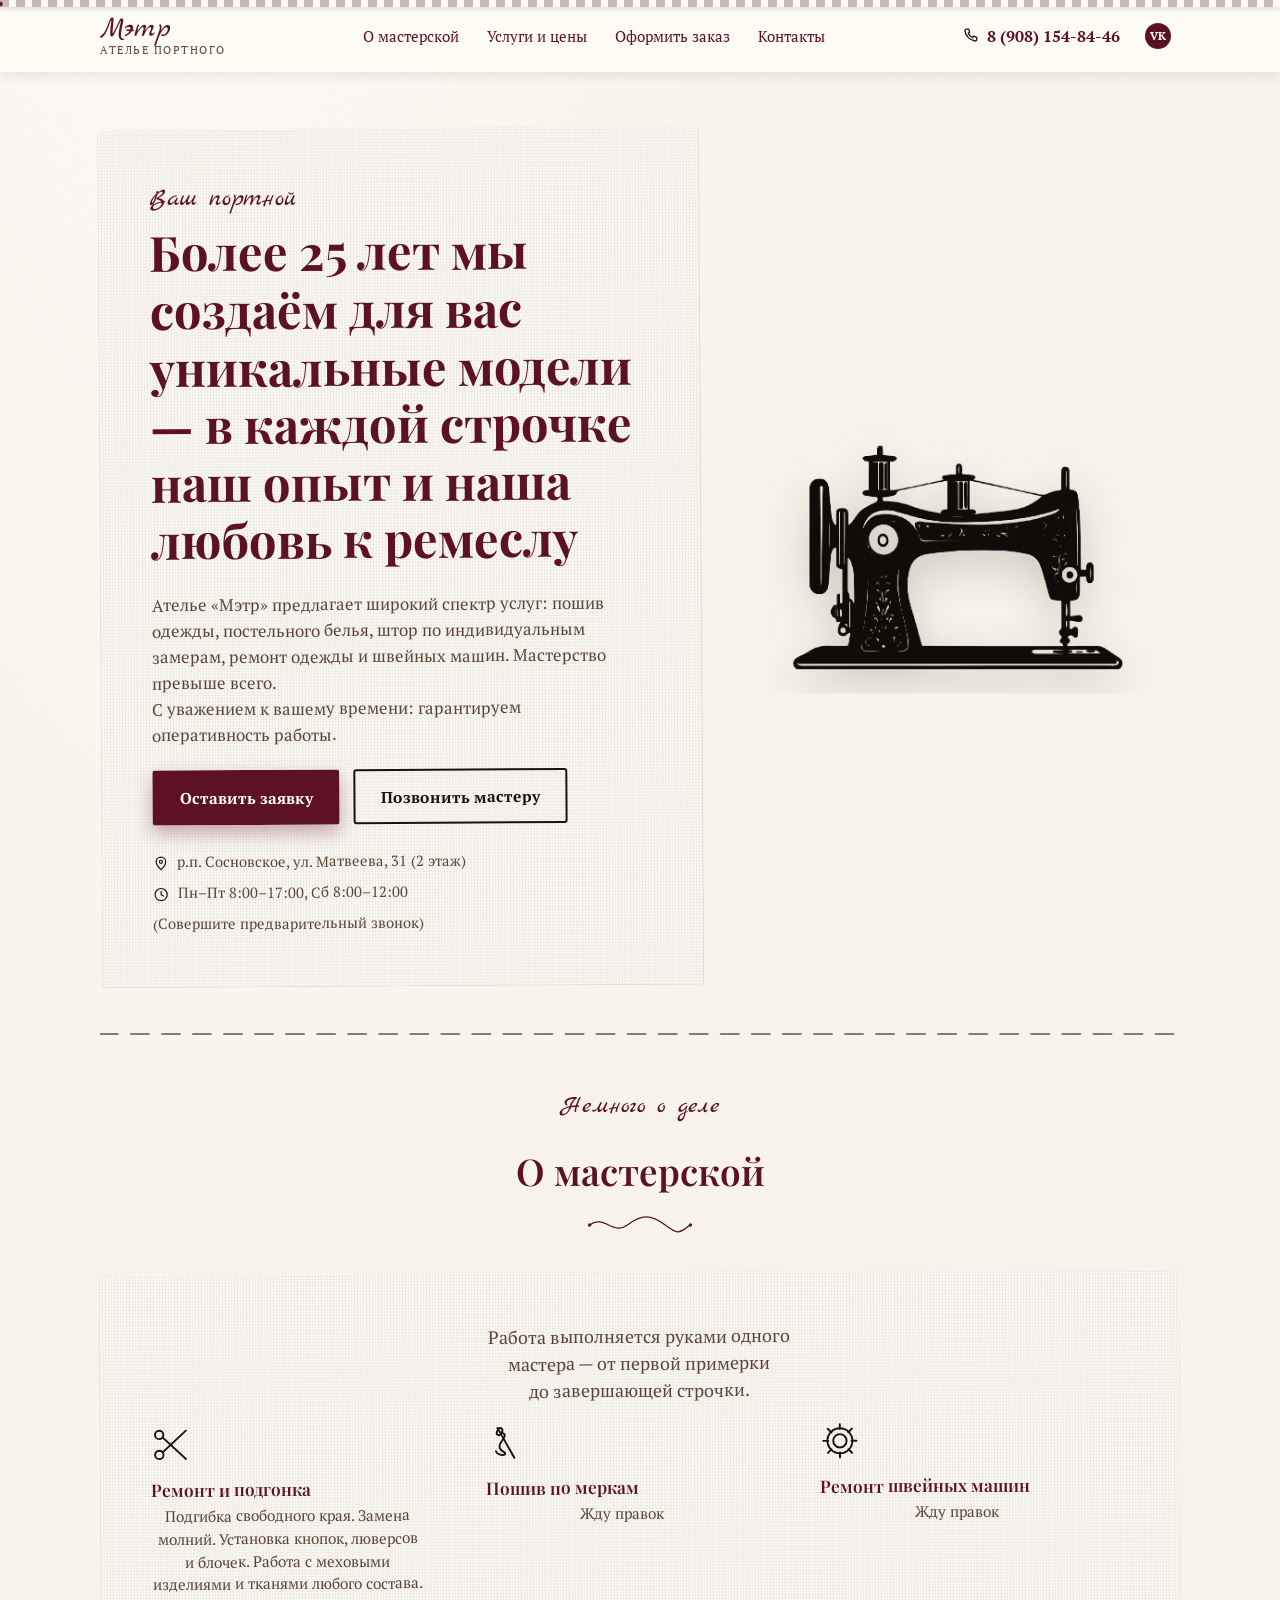
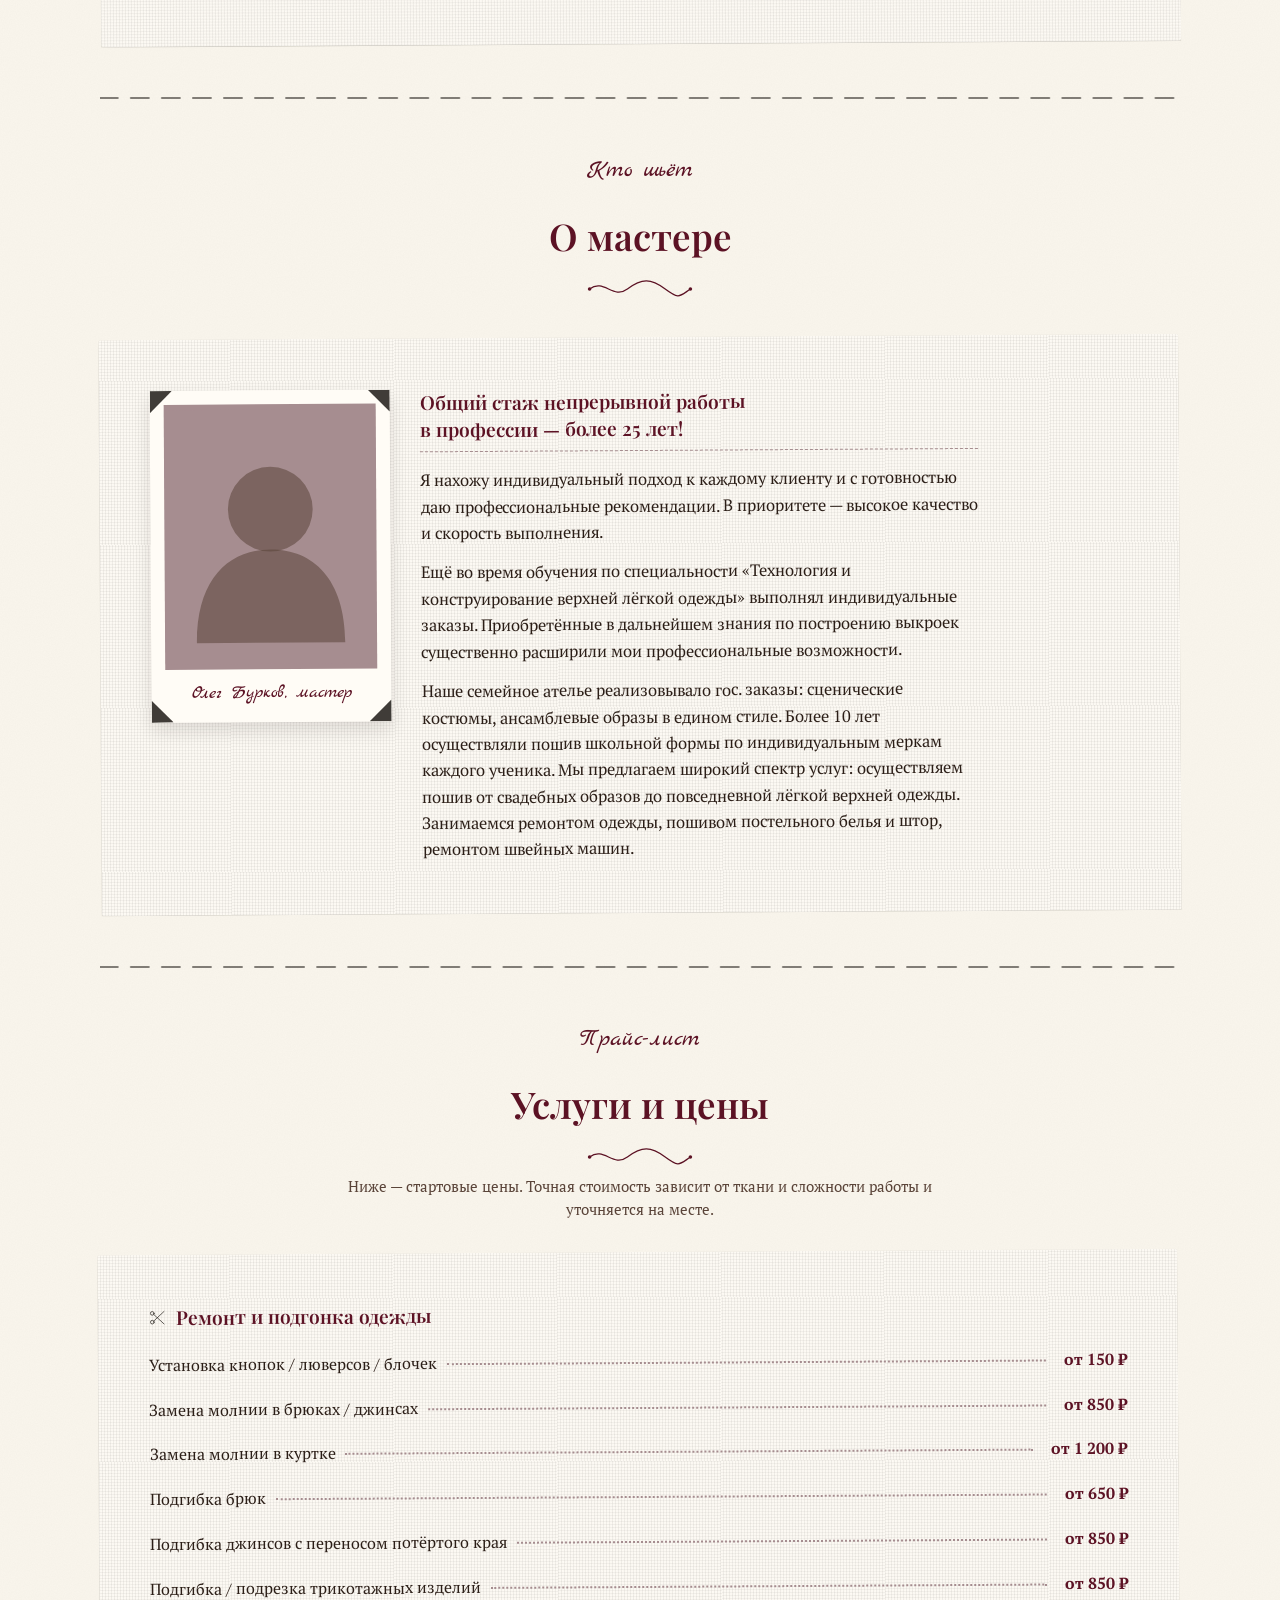
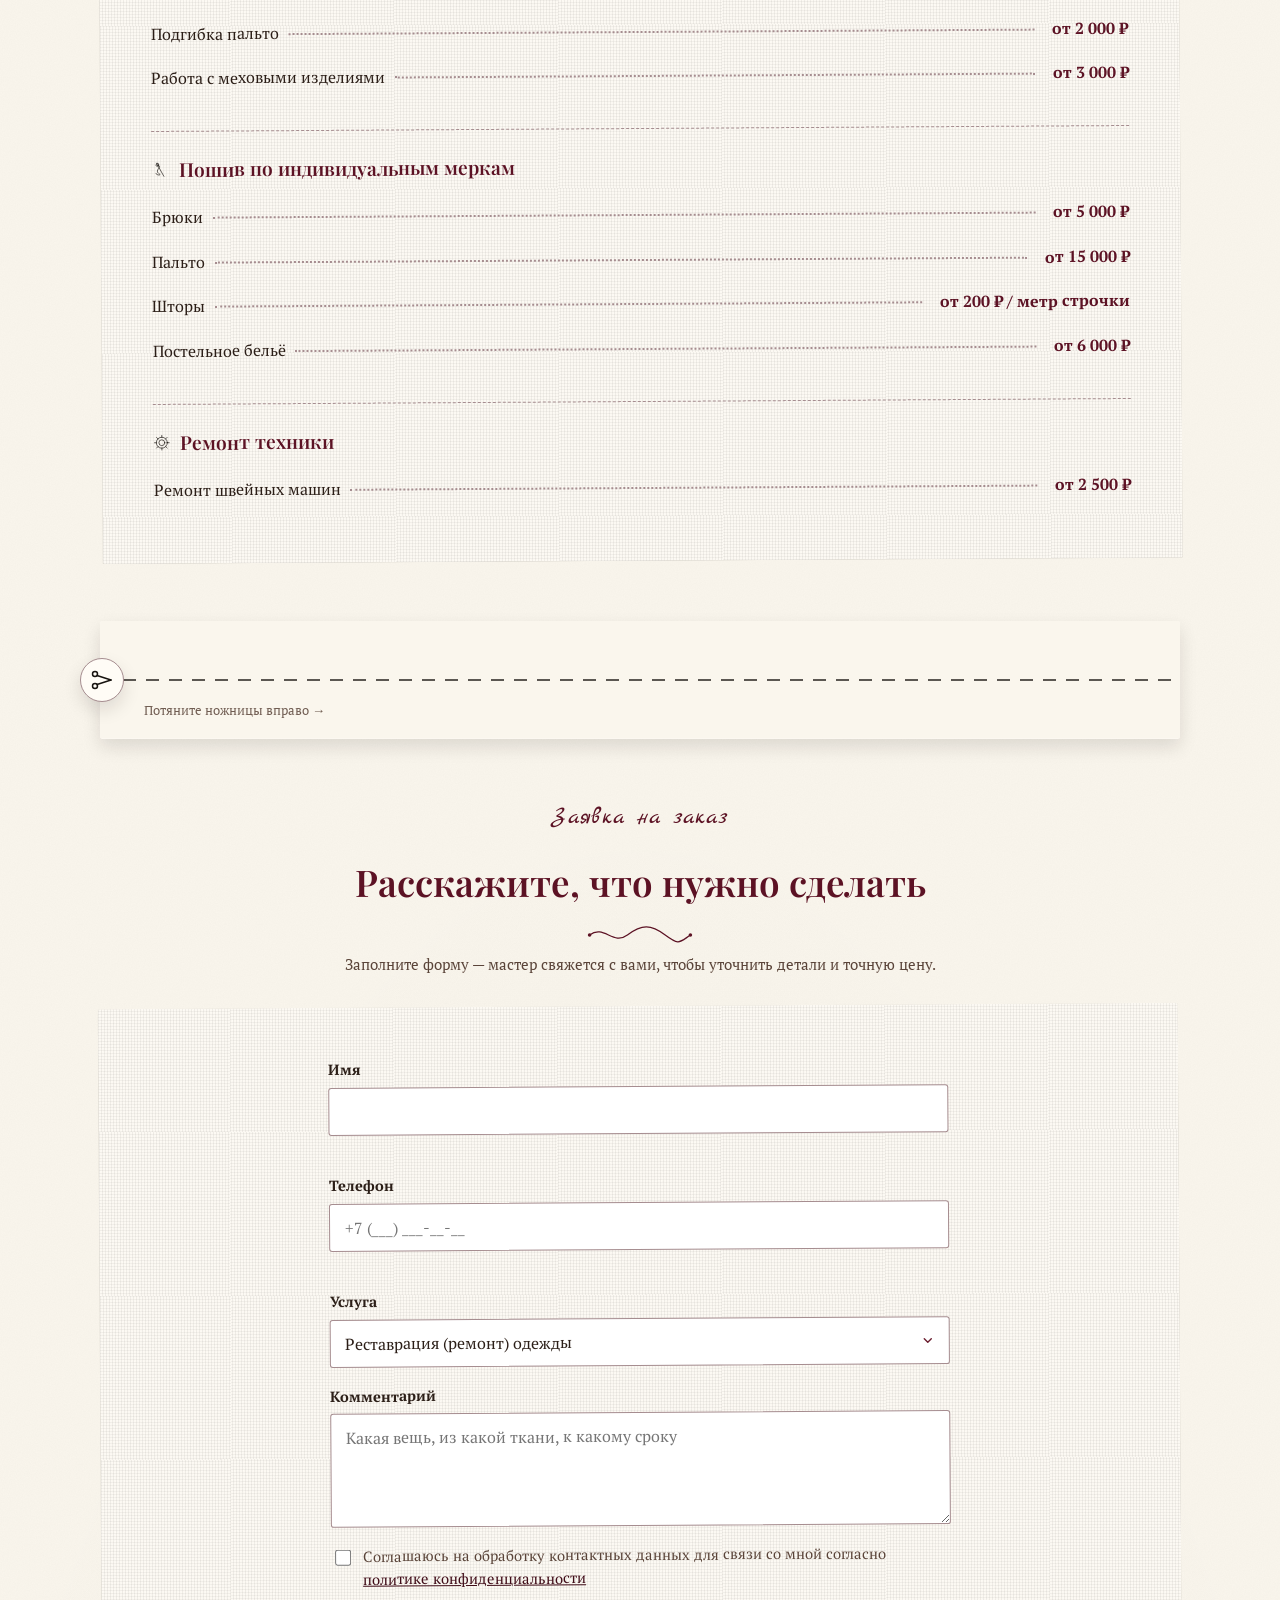
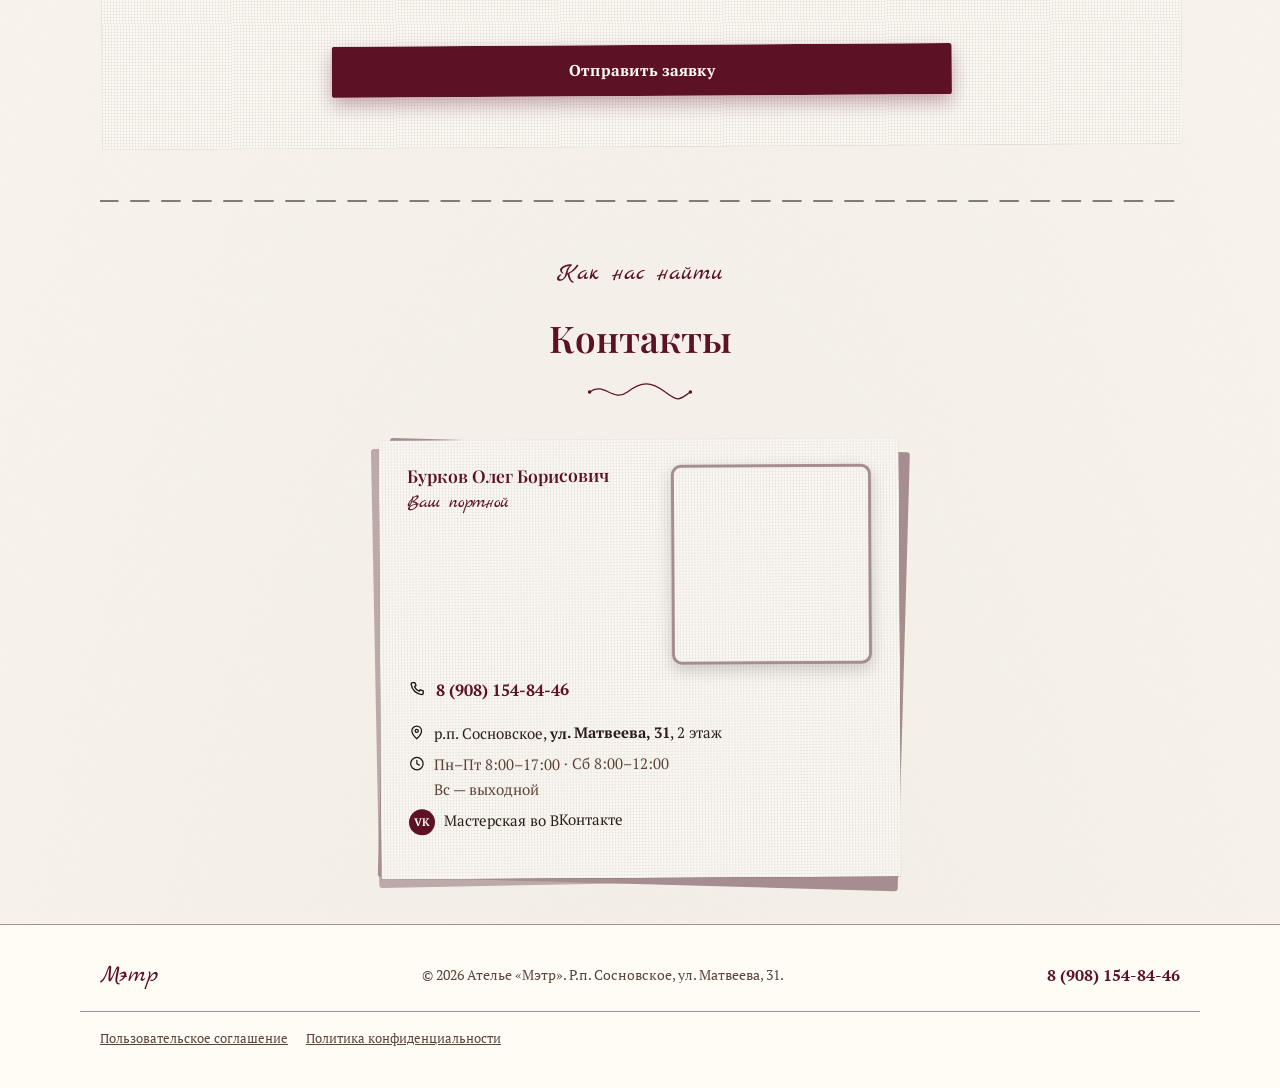
==== commit 8483ccbf: "Сокращён текст «О мастере» - Убраны подробности про отработку навыков во время учёбы - Перечень изде" ====
--- a/index.html
+++ b/index.html
@@ -202,9 +202,7 @@
                 </svg>
                 Пн–Пт 8:00–17:00, Сб 8:00–12:00
               </li>
-              <li>
-                (Совершите предварительный звонок)
-              </li>
+              <li>(Совершите предварительный звонок)</li>
             </ul>
           </div>
 
@@ -382,8 +380,7 @@
                 <p>
                   Ещё во время обучения по специальности «Технология и
                   конструирование верхней лёгкой одежды» выполнял индивидуальные
-                  заказы, отрабатывая навыки пошива и финальной обработки
-                  изделий. Приобретённые в дальнейшем знания по построению
+                  заказы. Приобретённые в дальнейшем знания по построению
                   выкроек существенно расширили мои профессиональные
                   возможности.
                 </p>
@@ -391,14 +388,10 @@
                   Наше семейное ателье реализовывало гос. заказы: сценические
                   костюмы, ансамблевые образы в едином стиле. Более 10 лет
                   осуществляли пошив школьной формы по индивидуальным меркам
-                  каждого ученика. Наш спектр услуг, отточенный многолетней
-                  практикой, включает индивидуальный пошив широкого ряда
-                  изделий: от свадебных платьев и образов жениха до
-                  повседневной, лёгкой, верхней одежды. В числе наших
-                  направлений — брюки, блузы, жакеты, пальто, куртки, плащи, а
-                  также меховые изделия. Занимаемся реставрацией (ремонтом)
-                  одежды, пошивом постельного белья и штор из качественной ткани
-                  (Турция), по индивидуальным замерам и ремонтом швейных машин.
+                  каждого ученика. Мы предлагаем широкий спектр услуг:
+                  осуществляем пошив от свадебных образов до повседневной лёгкой
+                  верхней одежды. Занимаемся ремонтом одежды, пошивом
+                  постельного белья и штор, ремонтом швейных машин.
                 </p>
               </div>
             </div>
